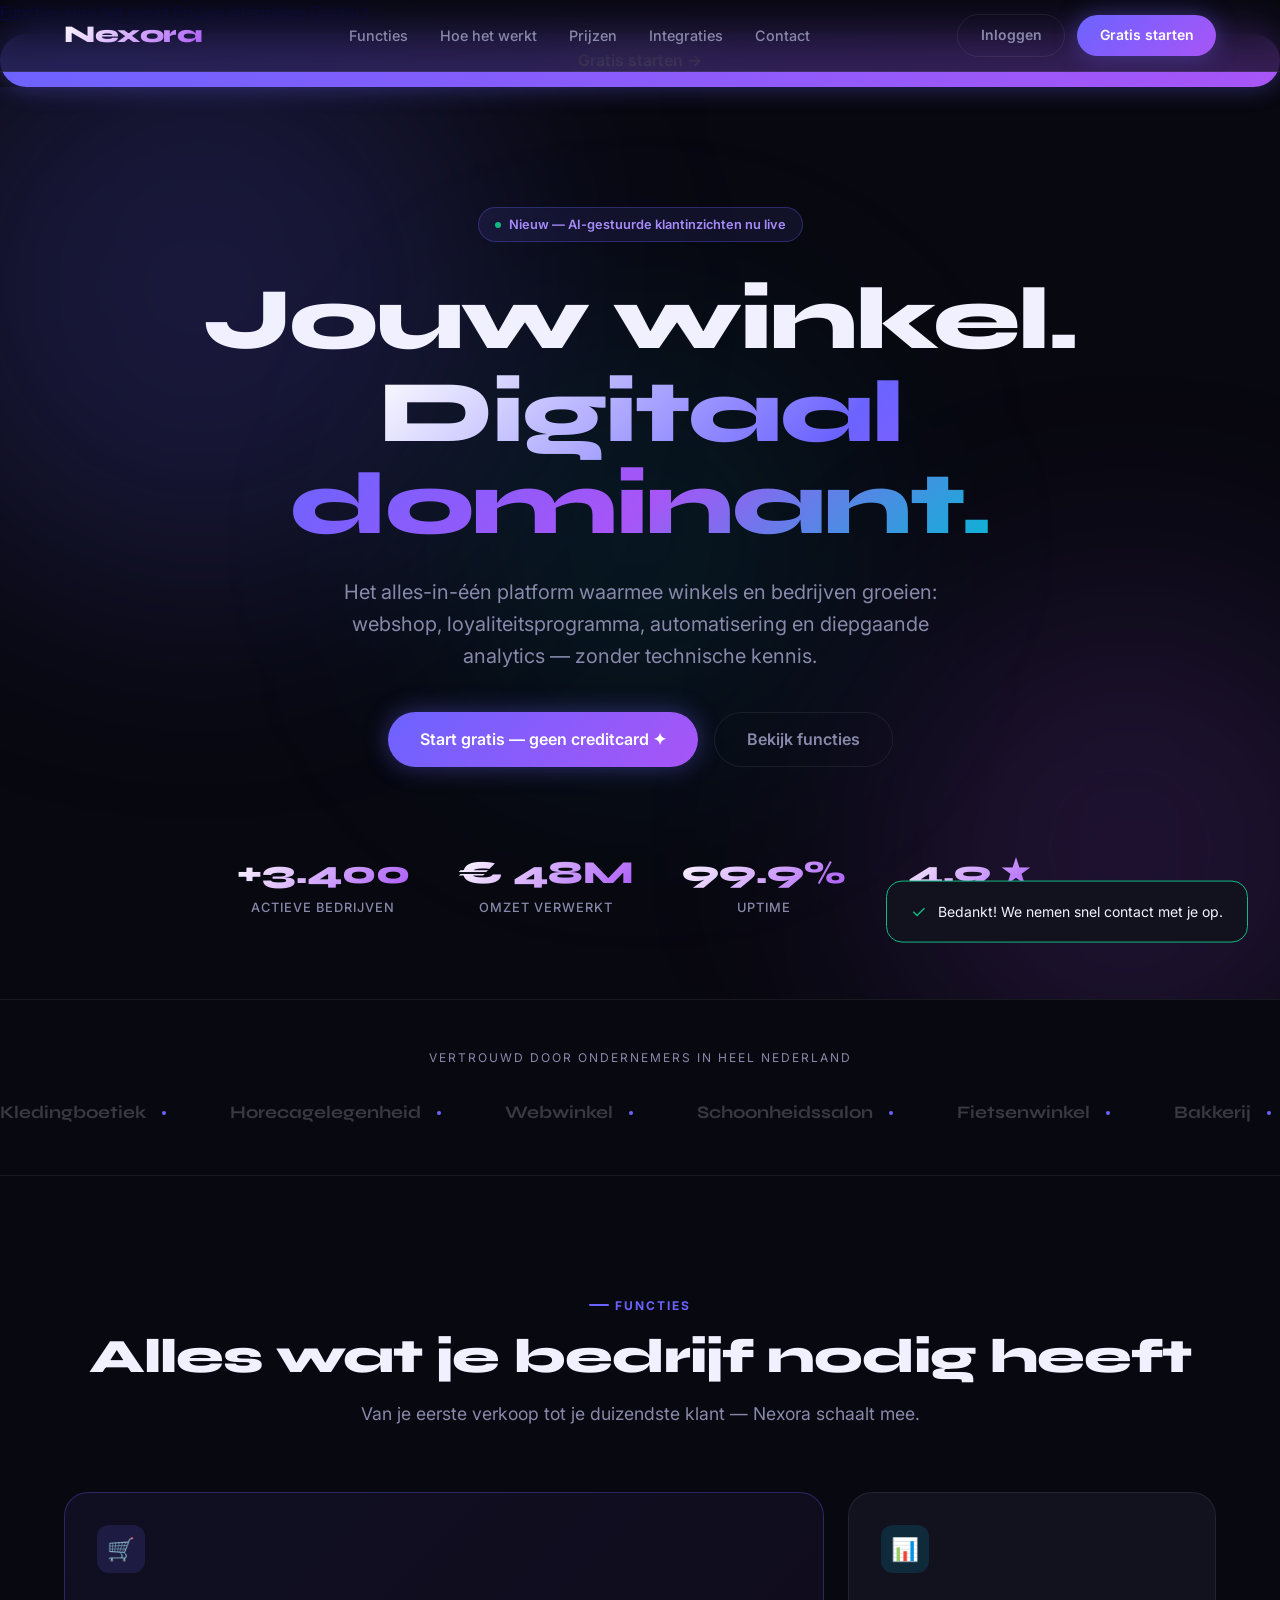
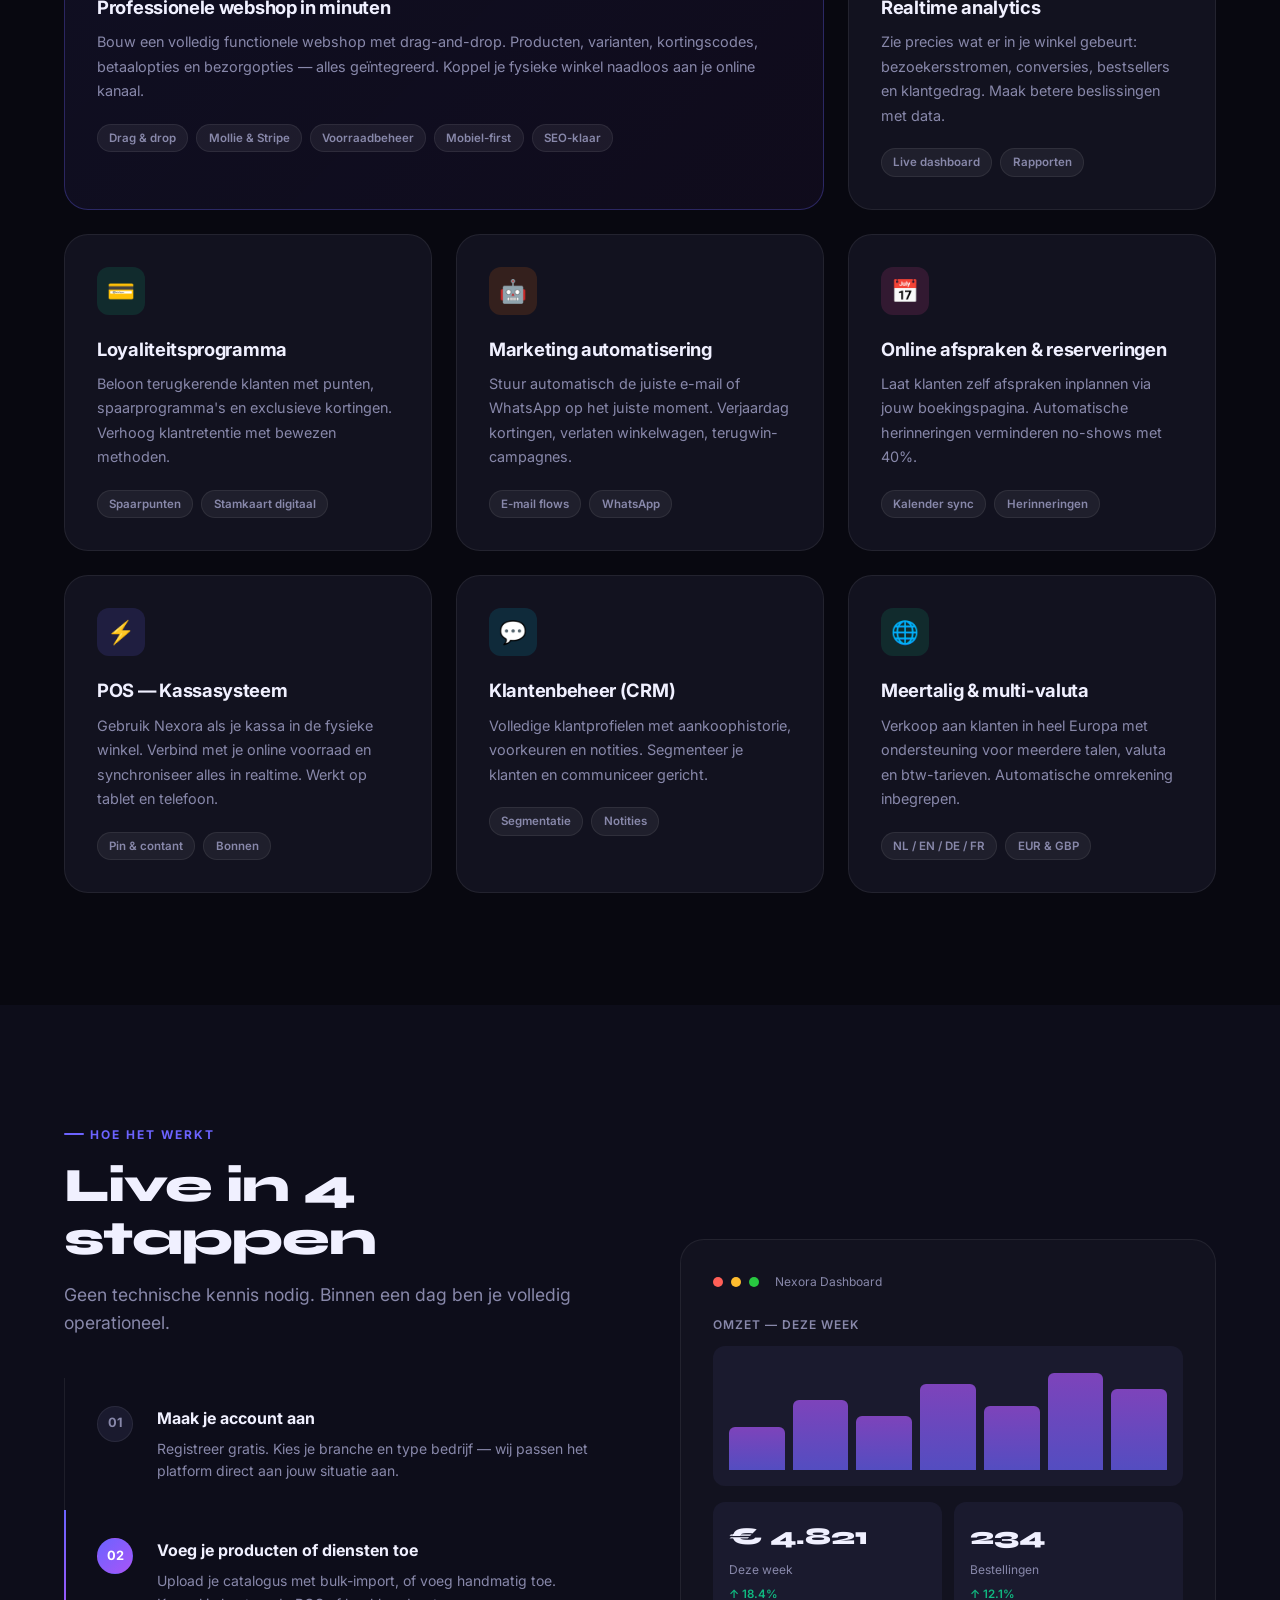
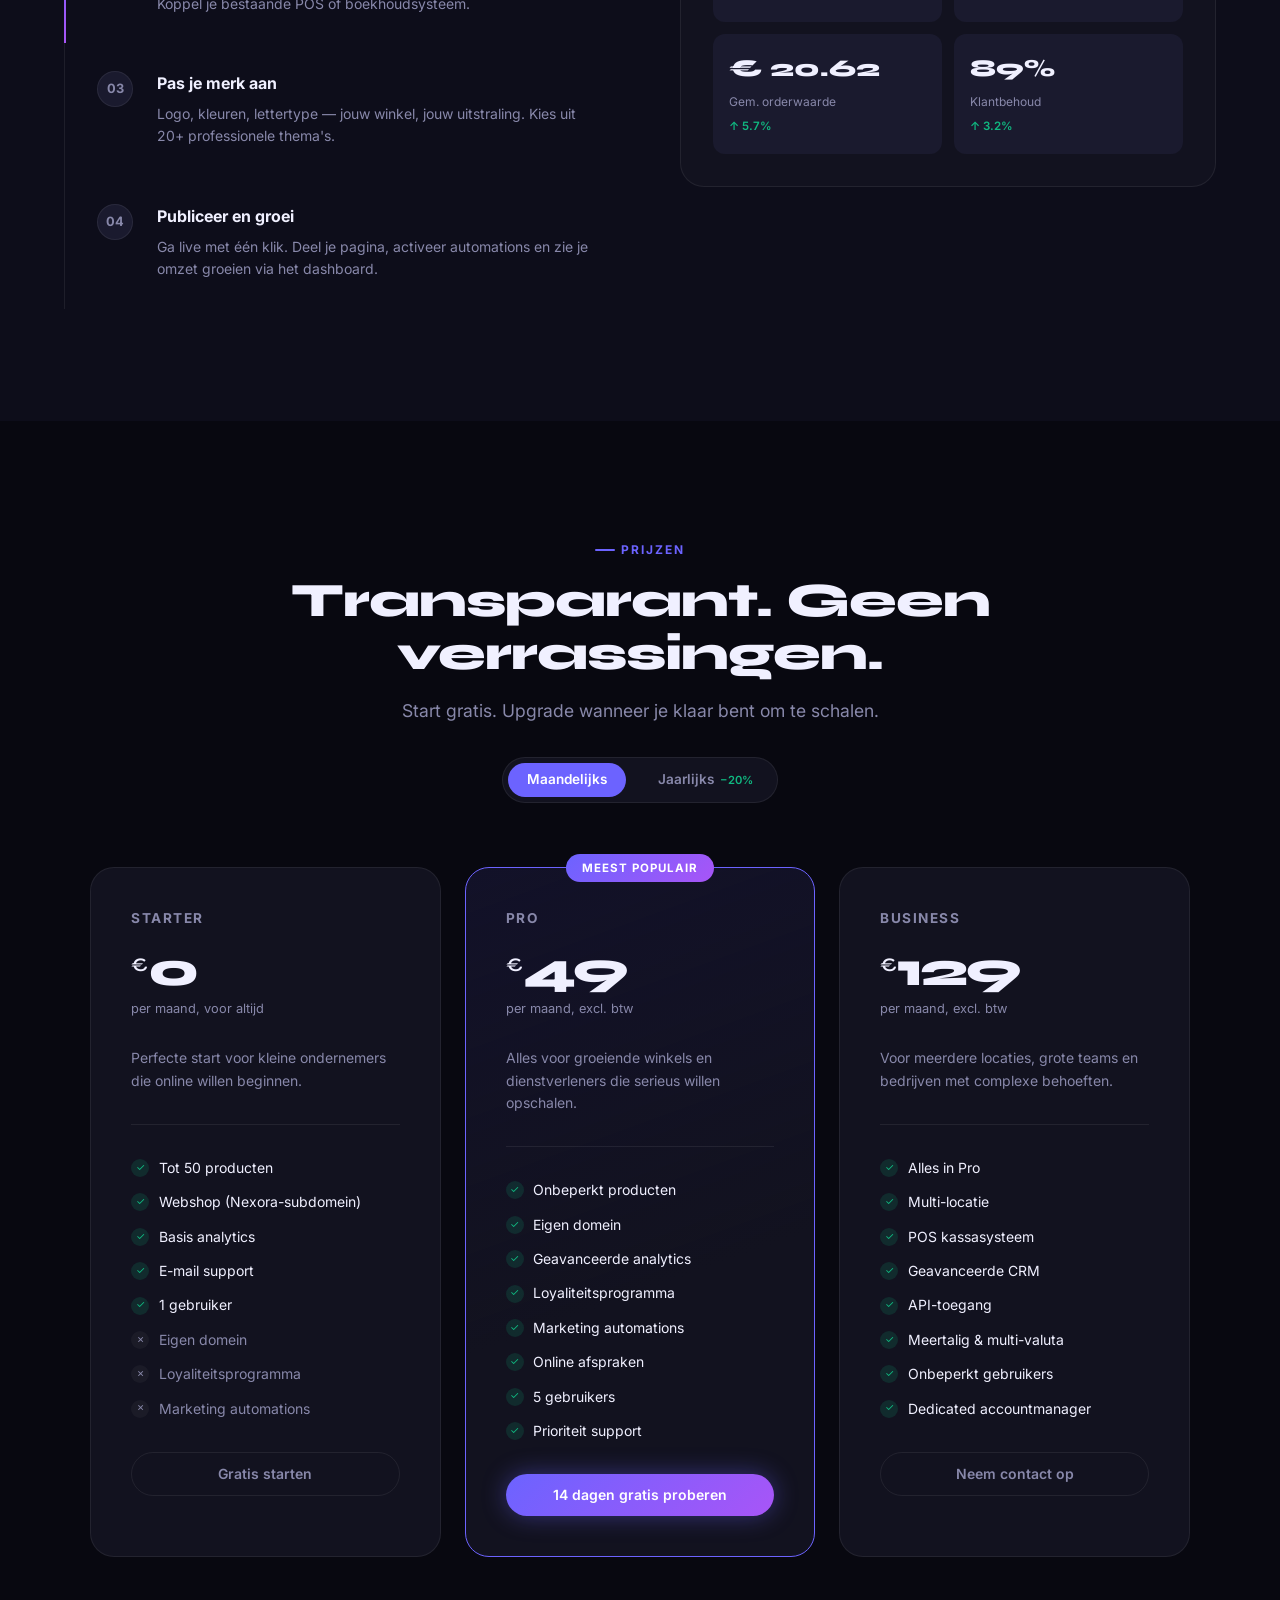
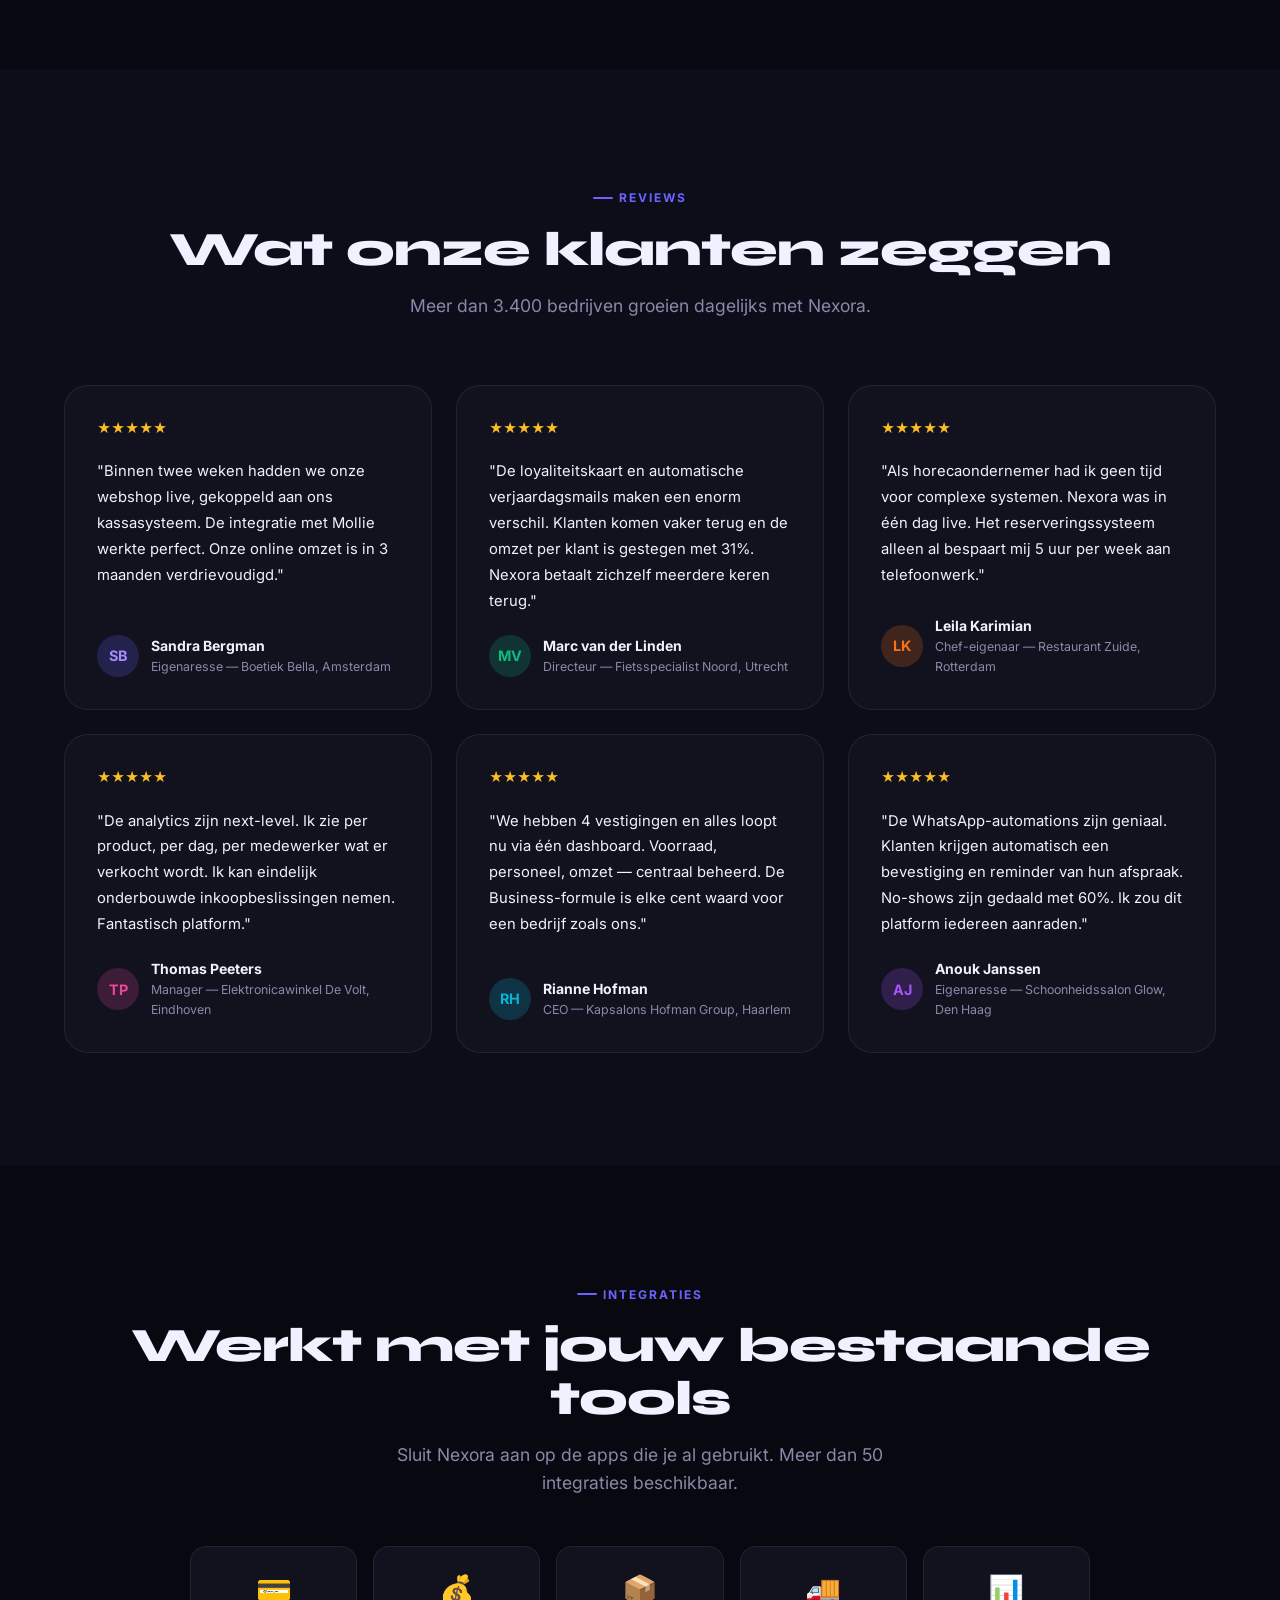
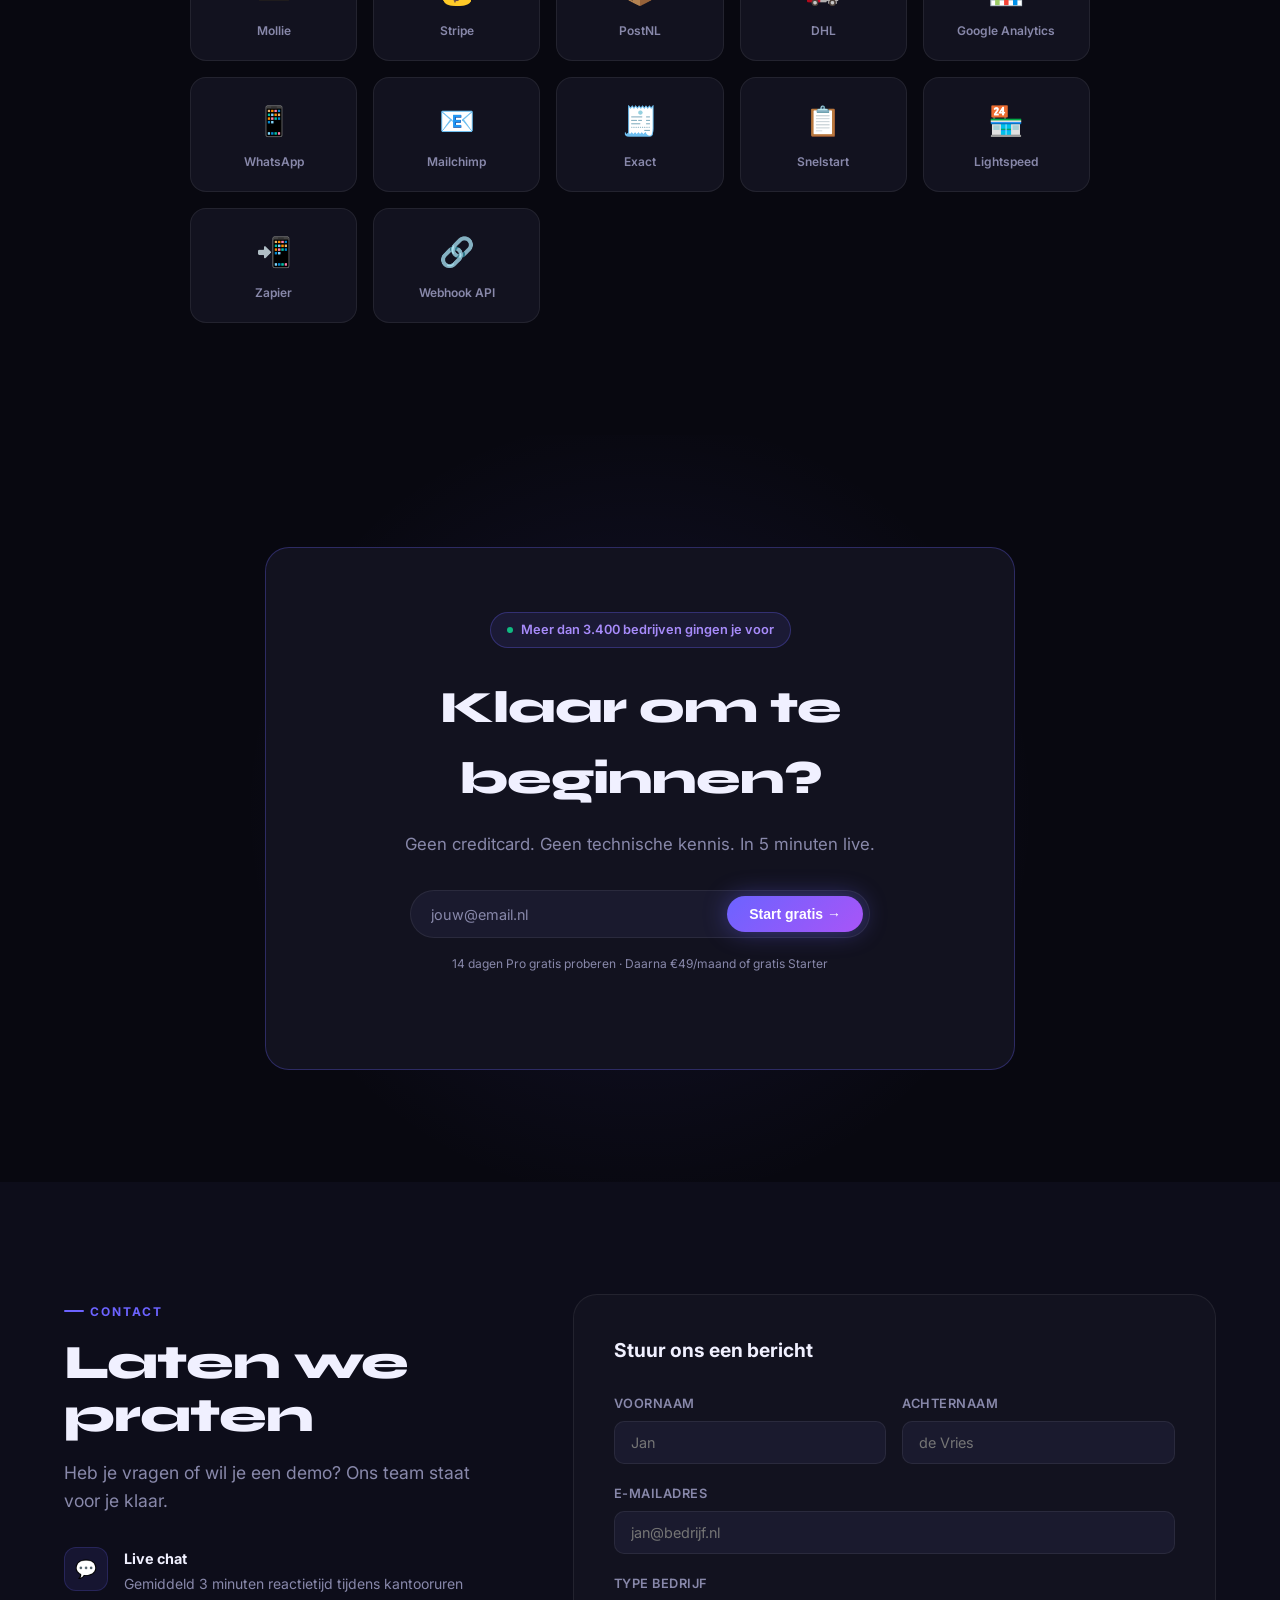
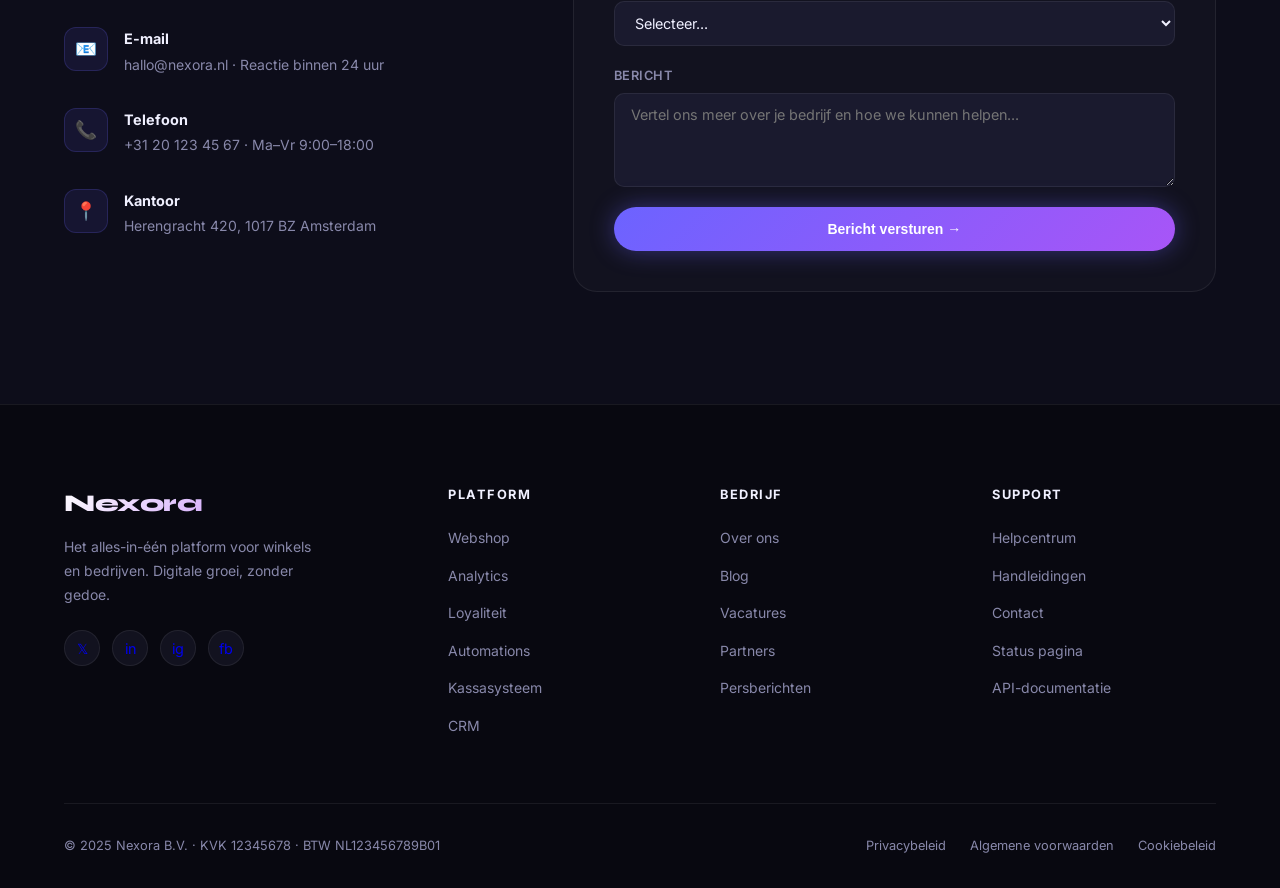
==== index.html @ e5873187 "Add Nexora concept site — modern dark-theme landing page for stores & businesses Full single-page si" ====
<!DOCTYPE html>
<html lang="nl">
<head>
  <meta charset="UTF-8" />
  <meta name="viewport" content="width=device-width, initial-scale=1.0" />
  <title>Nexora — Digitale Groei voor Winkels & Bedrijven</title>
  <meta name="description" content="Het alles-in-één platform voor moderne winkels en bedrijven. Webshop, loyaliteitsprogramma, analytics en meer." />
  <link rel="preconnect" href="https://fonts.googleapis.com" />
  <link rel="preconnect" href="https://fonts.gstatic.com" crossorigin />
  <link href="https://fonts.googleapis.com/css2?family=Inter:wght@300;400;500;600;700;800;900&family=Syne:wght@700;800&display=swap" rel="stylesheet" />
  <style>
    *, *::before, *::after { box-sizing: border-box; margin: 0; padding: 0; }

    :root {
      --bg: #080810;
      --bg2: #0d0d1a;
      --surface: #12121f;
      --surface2: #1a1a2e;
      --border: rgba(255,255,255,0.07);
      --accent: #6c63ff;
      --accent2: #a855f7;
      --accent3: #06b6d4;
      --green: #10b981;
      --text: #f0f0ff;
      --muted: #8888aa;
      --radius: 16px;
      --radius-lg: 24px;
    }

    html { scroll-behavior: smooth; }

    body {
      font-family: 'Inter', sans-serif;
      background: var(--bg);
      color: var(--text);
      line-height: 1.6;
      overflow-x: hidden;
    }

    /* ── Scrollbar ── */
    ::-webkit-scrollbar { width: 6px; }
    ::-webkit-scrollbar-track { background: var(--bg); }
    ::-webkit-scrollbar-thumb { background: var(--accent); border-radius: 99px; }

    /* ── Nav ── */
    nav {
      position: fixed;
      top: 0; left: 0; right: 0;
      z-index: 999;
      padding: 0 5%;
      height: 72px;
      display: flex;
      align-items: center;
      justify-content: space-between;
      background: rgba(8,8,16,0.7);
      backdrop-filter: blur(20px);
      border-bottom: 1px solid var(--border);
      transition: background 0.3s;
    }

    .nav-logo {
      font-family: 'Syne', sans-serif;
      font-size: 1.5rem;
      font-weight: 800;
      background: linear-gradient(135deg, #fff 0%, var(--accent2) 100%);
      -webkit-background-clip: text;
      -webkit-text-fill-color: transparent;
      background-clip: text;
      letter-spacing: -0.5px;
    }

    .nav-links {
      display: flex;
      gap: 2rem;
      list-style: none;
    }

    .nav-links a {
      text-decoration: none;
      color: var(--muted);
      font-size: 0.9rem;
      font-weight: 500;
      transition: color 0.2s;
    }

    .nav-links a:hover { color: var(--text); }

    .nav-cta {
      display: flex;
      gap: 0.75rem;
      align-items: center;
    }

    .btn {
      display: inline-flex;
      align-items: center;
      gap: 0.4rem;
      padding: 0.6rem 1.4rem;
      border-radius: 99px;
      font-size: 0.875rem;
      font-weight: 600;
      cursor: pointer;
      text-decoration: none;
      border: none;
      transition: all 0.2s;
    }

    .btn-ghost {
      background: transparent;
      color: var(--muted);
      border: 1px solid var(--border);
    }

    .btn-ghost:hover {
      color: var(--text);
      border-color: rgba(255,255,255,0.2);
      background: rgba(255,255,255,0.05);
    }

    .btn-primary {
      background: linear-gradient(135deg, var(--accent) 0%, var(--accent2) 100%);
      color: #fff;
      box-shadow: 0 0 24px rgba(108,99,255,0.4);
    }

    .btn-primary:hover {
      transform: translateY(-1px);
      box-shadow: 0 0 36px rgba(108,99,255,0.6);
    }

    .btn-lg {
      padding: 0.875rem 2rem;
      font-size: 1rem;
    }

    /* ── Hamburger ── */
    .hamburger {
      display: none;
      flex-direction: column;
      gap: 5px;
      cursor: pointer;
      padding: 4px;
    }

    .hamburger span {
      display: block;
      width: 24px;
      height: 2px;
      background: var(--text);
      border-radius: 99px;
      transition: all 0.3s;
    }

    /* ── Hero ── */
    .hero {
      min-height: 100vh;
      display: flex;
      flex-direction: column;
      align-items: center;
      justify-content: center;
      text-align: center;
      padding: 120px 5% 80px;
      position: relative;
      overflow: hidden;
    }

    .hero-glow {
      position: absolute;
      border-radius: 50%;
      filter: blur(120px);
      pointer-events: none;
    }

    .hero-glow-1 {
      width: 600px; height: 600px;
      background: rgba(108,99,255,0.18);
      top: -100px; left: -100px;
      animation: float1 8s ease-in-out infinite;
    }

    .hero-glow-2 {
      width: 500px; height: 500px;
      background: rgba(168,85,247,0.15);
      bottom: -100px; right: -100px;
      animation: float2 10s ease-in-out infinite;
    }

    .hero-glow-3 {
      width: 400px; height: 400px;
      background: rgba(6,182,212,0.1);
      top: 50%; left: 50%;
      transform: translate(-50%,-50%);
      animation: float3 12s ease-in-out infinite;
    }

    @keyframes float1 {
      0%,100% { transform: translate(0,0); }
      50% { transform: translate(40px, 30px); }
    }

    @keyframes float2 {
      0%,100% { transform: translate(0,0); }
      50% { transform: translate(-30px, -40px); }
    }

    @keyframes float3 {
      0%,100% { transform: translate(-50%,-50%) scale(1); }
      50% { transform: translate(-50%,-50%) scale(1.2); }
    }

    .hero-badge {
      display: inline-flex;
      align-items: center;
      gap: 0.5rem;
      background: rgba(108,99,255,0.1);
      border: 1px solid rgba(108,99,255,0.3);
      border-radius: 99px;
      padding: 0.4rem 1rem;
      font-size: 0.8rem;
      font-weight: 600;
      color: #a78bfa;
      margin-bottom: 2rem;
      position: relative;
      z-index: 1;
    }

    .badge-dot {
      width: 6px; height: 6px;
      background: var(--green);
      border-radius: 50%;
      animation: pulse 2s ease-in-out infinite;
    }

    @keyframes pulse {
      0%,100% { opacity: 1; transform: scale(1); }
      50% { opacity: 0.5; transform: scale(1.3); }
    }

    .hero h1 {
      font-family: 'Syne', sans-serif;
      font-size: clamp(2.8rem, 7vw, 5.5rem);
      font-weight: 800;
      line-height: 1.05;
      letter-spacing: -2px;
      margin-bottom: 1.5rem;
      position: relative;
      z-index: 1;
    }

    .gradient-text {
      background: linear-gradient(135deg, #fff 0%, var(--accent) 40%, var(--accent2) 70%, var(--accent3) 100%);
      -webkit-background-clip: text;
      -webkit-text-fill-color: transparent;
      background-clip: text;
    }

    .hero p {
      font-size: clamp(1rem, 2vw, 1.25rem);
      color: var(--muted);
      max-width: 600px;
      margin: 0 auto 2.5rem;
      position: relative;
      z-index: 1;
    }

    .hero-actions {
      display: flex;
      gap: 1rem;
      justify-content: center;
      flex-wrap: wrap;
      position: relative;
      z-index: 1;
      margin-bottom: 5rem;
    }

    .hero-stats {
      display: flex;
      gap: 3rem;
      justify-content: center;
      flex-wrap: wrap;
      position: relative;
      z-index: 1;
    }

    .stat {
      text-align: center;
    }

    .stat-number {
      font-family: 'Syne', sans-serif;
      font-size: 2rem;
      font-weight: 800;
      background: linear-gradient(135deg, #fff, var(--accent2));
      -webkit-background-clip: text;
      -webkit-text-fill-color: transparent;
      background-clip: text;
    }

    .stat-label {
      font-size: 0.8rem;
      color: var(--muted);
      font-weight: 500;
      text-transform: uppercase;
      letter-spacing: 1px;
    }

    /* ── Marquee ── */
    .marquee-section {
      padding: 3rem 0;
      border-top: 1px solid var(--border);
      border-bottom: 1px solid var(--border);
      overflow: hidden;
    }

    .marquee-label {
      text-align: center;
      font-size: 0.75rem;
      text-transform: uppercase;
      letter-spacing: 2px;
      color: var(--muted);
      margin-bottom: 2rem;
    }

    .marquee-track {
      display: flex;
      gap: 4rem;
      animation: marquee 30s linear infinite;
      width: max-content;
    }

    @keyframes marquee {
      0% { transform: translateX(0); }
      100% { transform: translateX(-50%); }
    }

    .marquee-item {
      font-family: 'Syne', sans-serif;
      font-size: 1.1rem;
      font-weight: 700;
      color: rgba(255,255,255,0.2);
      white-space: nowrap;
      display: flex;
      align-items: center;
      gap: 1rem;
    }

    .marquee-item span {
      display: inline-block;
      width: 4px; height: 4px;
      background: var(--accent);
      border-radius: 50%;
    }

    /* ── Section base ── */
    section { padding: 7rem 5%; }

    .section-tag {
      display: inline-flex;
      align-items: center;
      gap: 0.4rem;
      font-size: 0.75rem;
      font-weight: 700;
      text-transform: uppercase;
      letter-spacing: 2px;
      color: var(--accent);
      margin-bottom: 1rem;
    }

    .section-tag::before {
      content: '';
      display: block;
      width: 20px; height: 2px;
      background: var(--accent);
      border-radius: 99px;
    }

    .section-title {
      font-family: 'Syne', sans-serif;
      font-size: clamp(2rem, 4vw, 3rem);
      font-weight: 800;
      line-height: 1.1;
      letter-spacing: -1px;
      margin-bottom: 1rem;
    }

    .section-sub {
      font-size: 1.1rem;
      color: var(--muted);
      max-width: 560px;
    }

    /* ── Features ── */
    .features-header {
      text-align: center;
      margin-bottom: 4rem;
    }

    .features-header .section-sub { margin: 0 auto; }

    .features-grid {
      display: grid;
      grid-template-columns: repeat(auto-fit, minmax(320px, 1fr));
      gap: 1.5rem;
    }

    .feature-card {
      background: var(--surface);
      border: 1px solid var(--border);
      border-radius: var(--radius-lg);
      padding: 2rem;
      position: relative;
      overflow: hidden;
      transition: border-color 0.3s, transform 0.3s;
    }

    .feature-card::before {
      content: '';
      position: absolute;
      inset: 0;
      background: linear-gradient(135deg, rgba(108,99,255,0.05) 0%, transparent 60%);
      opacity: 0;
      transition: opacity 0.3s;
    }

    .feature-card:hover {
      border-color: rgba(108,99,255,0.4);
      transform: translateY(-4px);
    }

    .feature-card:hover::before { opacity: 1; }

    .feature-card.featured {
      grid-column: span 2;
      background: linear-gradient(135deg, rgba(108,99,255,0.08) 0%, rgba(168,85,247,0.05) 100%);
      border-color: rgba(108,99,255,0.3);
    }

    .feature-icon {
      width: 48px; height: 48px;
      border-radius: 12px;
      display: flex;
      align-items: center;
      justify-content: center;
      font-size: 1.4rem;
      margin-bottom: 1.25rem;
    }

    .feature-icon.purple { background: rgba(108,99,255,0.15); }
    .feature-icon.cyan { background: rgba(6,182,212,0.15); }
    .feature-icon.green { background: rgba(16,185,129,0.15); }
    .feature-icon.orange { background: rgba(249,115,22,0.15); }
    .feature-icon.pink { background: rgba(236,72,153,0.15); }

    .feature-card h3 {
      font-size: 1.15rem;
      font-weight: 700;
      margin-bottom: 0.5rem;
      letter-spacing: -0.3px;
    }

    .feature-card p {
      color: var(--muted);
      font-size: 0.9rem;
      line-height: 1.7;
    }

    .feature-tags {
      display: flex;
      gap: 0.5rem;
      flex-wrap: wrap;
      margin-top: 1.25rem;
    }

    .tag {
      font-size: 0.72rem;
      font-weight: 600;
      padding: 0.25rem 0.7rem;
      border-radius: 99px;
      background: rgba(255,255,255,0.06);
      border: 1px solid var(--border);
      color: var(--muted);
    }

    /* ── How it works ── */
    .how-section {
      background: var(--bg2);
    }

    .how-grid {
      display: grid;
      grid-template-columns: 1fr 1fr;
      gap: 5rem;
      align-items: center;
    }

    .steps {
      display: flex;
      flex-direction: column;
      gap: 0;
    }

    .step {
      display: flex;
      gap: 1.5rem;
      padding: 1.75rem 0;
      border-left: 1px solid var(--border);
      padding-left: 2rem;
      position: relative;
      cursor: pointer;
      transition: all 0.3s;
    }

    .step::before {
      content: '';
      position: absolute;
      left: -1px; top: 0; bottom: 0;
      width: 2px;
      background: linear-gradient(to bottom, var(--accent), var(--accent2));
      transform: scaleY(0);
      transform-origin: top;
      transition: transform 0.4s;
    }

    .step.active::before { transform: scaleY(1); }

    .step-num {
      width: 36px; height: 36px;
      border-radius: 99px;
      background: var(--surface2);
      border: 1px solid var(--border);
      display: flex;
      align-items: center;
      justify-content: center;
      font-size: 0.8rem;
      font-weight: 700;
      color: var(--muted);
      flex-shrink: 0;
      transition: all 0.3s;
    }

    .step.active .step-num {
      background: linear-gradient(135deg, var(--accent), var(--accent2));
      border-color: transparent;
      color: #fff;
    }

    .step-content h4 {
      font-size: 1rem;
      font-weight: 700;
      margin-bottom: 0.4rem;
    }

    .step-content p {
      font-size: 0.875rem;
      color: var(--muted);
    }

    .how-visual {
      background: var(--surface);
      border: 1px solid var(--border);
      border-radius: var(--radius-lg);
      padding: 2rem;
      min-height: 400px;
      display: flex;
      flex-direction: column;
      gap: 1rem;
    }

    .visual-header {
      display: flex;
      align-items: center;
      gap: 0.5rem;
      margin-bottom: 0.5rem;
    }

    .dot { width: 10px; height: 10px; border-radius: 50%; }
    .dot-red { background: #ff5f57; }
    .dot-yellow { background: #febc2e; }
    .dot-green { background: #28c840; }

    .visual-content { flex: 1; }

    .chart-bar {
      display: flex;
      align-items: flex-end;
      gap: 0.5rem;
      height: 140px;
      padding: 1rem;
      background: var(--surface2);
      border-radius: 12px;
      margin-bottom: 1rem;
    }

    .bar {
      flex: 1;
      border-radius: 6px 6px 0 0;
      background: linear-gradient(to top, var(--accent), var(--accent2));
      opacity: 0.7;
      transition: height 0.6s ease, opacity 0.3s;
      position: relative;
    }

    .bar:hover { opacity: 1; }

    .metric-row {
      display: grid;
      grid-template-columns: 1fr 1fr;
      gap: 0.75rem;
    }

    .metric-card {
      background: var(--surface2);
      border-radius: 12px;
      padding: 1rem;
    }

    .metric-value {
      font-family: 'Syne', sans-serif;
      font-size: 1.5rem;
      font-weight: 800;
    }

    .metric-label {
      font-size: 0.75rem;
      color: var(--muted);
      margin-top: 0.2rem;
    }

    .metric-trend {
      display: inline-flex;
      align-items: center;
      gap: 0.2rem;
      font-size: 0.72rem;
      font-weight: 600;
      color: var(--green);
      margin-top: 0.4rem;
    }

    /* ── Pricing ── */
    .pricing-header {
      text-align: center;
      margin-bottom: 4rem;
    }

    .pricing-header .section-sub { margin: 0 auto; }

    .pricing-toggle {
      display: inline-flex;
      align-items: center;
      gap: 0.75rem;
      background: var(--surface);
      border: 1px solid var(--border);
      border-radius: 99px;
      padding: 0.3rem;
      margin-top: 2rem;
    }

    .toggle-opt {
      padding: 0.4rem 1.2rem;
      border-radius: 99px;
      font-size: 0.85rem;
      font-weight: 600;
      cursor: pointer;
      transition: all 0.2s;
      color: var(--muted);
    }

    .toggle-opt.active {
      background: var(--accent);
      color: #fff;
    }

    .pricing-grid {
      display: grid;
      grid-template-columns: repeat(3, 1fr);
      gap: 1.5rem;
      max-width: 1100px;
      margin: 0 auto;
    }

    .pricing-card {
      background: var(--surface);
      border: 1px solid var(--border);
      border-radius: var(--radius-lg);
      padding: 2.5rem;
      position: relative;
      transition: transform 0.3s, border-color 0.3s;
    }

    .pricing-card:hover { transform: translateY(-6px); }

    .pricing-card.popular {
      border-color: var(--accent);
      background: linear-gradient(160deg, rgba(108,99,255,0.1) 0%, var(--surface) 60%);
    }

    .popular-badge {
      position: absolute;
      top: -14px;
      left: 50%;
      transform: translateX(-50%);
      background: linear-gradient(135deg, var(--accent), var(--accent2));
      color: #fff;
      font-size: 0.72rem;
      font-weight: 700;
      text-transform: uppercase;
      letter-spacing: 1px;
      padding: 0.3rem 1rem;
      border-radius: 99px;
      white-space: nowrap;
    }

    .plan-name {
      font-size: 0.85rem;
      font-weight: 700;
      text-transform: uppercase;
      letter-spacing: 1.5px;
      color: var(--muted);
      margin-bottom: 1rem;
    }

    .plan-price {
      font-family: 'Syne', sans-serif;
      font-size: 3rem;
      font-weight: 800;
      letter-spacing: -2px;
      line-height: 1;
      margin-bottom: 0.3rem;
    }

    .plan-price sup {
      font-size: 1.2rem;
      font-weight: 600;
      letter-spacing: 0;
      vertical-align: top;
      margin-top: 0.6rem;
      display: inline-block;
    }

    .plan-period {
      font-size: 0.8rem;
      color: var(--muted);
      margin-bottom: 1.75rem;
    }

    .plan-desc {
      font-size: 0.875rem;
      color: var(--muted);
      margin-bottom: 2rem;
      padding-bottom: 2rem;
      border-bottom: 1px solid var(--border);
    }

    .plan-features {
      list-style: none;
      display: flex;
      flex-direction: column;
      gap: 0.75rem;
      margin-bottom: 2rem;
    }

    .plan-features li {
      display: flex;
      align-items: center;
      gap: 0.6rem;
      font-size: 0.875rem;
    }

    .plan-features li .check {
      width: 18px; height: 18px;
      border-radius: 50%;
      background: rgba(16,185,129,0.15);
      color: var(--green);
      display: flex;
      align-items: center;
      justify-content: center;
      font-size: 0.65rem;
      flex-shrink: 0;
    }

    .plan-features li .cross {
      width: 18px; height: 18px;
      border-radius: 50%;
      background: rgba(255,255,255,0.04);
      color: var(--muted);
      display: flex;
      align-items: center;
      justify-content: center;
      font-size: 0.65rem;
      flex-shrink: 0;
    }

    .plan-features li .grayed { color: var(--muted); }

    /* ── Testimonials ── */
    .testimonials-section {
      background: var(--bg2);
      overflow: hidden;
    }

    .testimonials-header {
      text-align: center;
      margin-bottom: 4rem;
    }

    .testimonials-grid {
      display: grid;
      grid-template-columns: repeat(3, 1fr);
      gap: 1.5rem;
    }

    .testimonial-card {
      background: var(--surface);
      border: 1px solid var(--border);
      border-radius: var(--radius-lg);
      padding: 2rem;
      display: flex;
      flex-direction: column;
      gap: 1.25rem;
      transition: border-color 0.3s, transform 0.3s;
    }

    .testimonial-card:hover {
      border-color: rgba(108,99,255,0.3);
      transform: translateY(-4px);
    }

    .stars {
      display: flex;
      gap: 0.2rem;
      color: #fbbf24;
      font-size: 0.85rem;
    }

    .testimonial-text {
      font-size: 0.925rem;
      color: var(--text);
      line-height: 1.75;
      flex: 1;
    }

    .testimonial-author {
      display: flex;
      align-items: center;
      gap: 0.75rem;
    }

    .author-avatar {
      width: 42px; height: 42px;
      border-radius: 50%;
      display: flex;
      align-items: center;
      justify-content: center;
      font-weight: 700;
      font-size: 0.9rem;
      flex-shrink: 0;
    }

    .author-name {
      font-weight: 700;
      font-size: 0.875rem;
    }

    .author-role {
      font-size: 0.775rem;
      color: var(--muted);
    }

    /* ── Integrations ── */
    .integrations-grid {
      display: grid;
      grid-template-columns: repeat(auto-fill, minmax(140px, 1fr));
      gap: 1rem;
      max-width: 900px;
      margin: 3rem auto 0;
    }

    .integration-item {
      background: var(--surface);
      border: 1px solid var(--border);
      border-radius: var(--radius);
      padding: 1.25rem;
      text-align: center;
      transition: all 0.3s;
    }

    .integration-item:hover {
      border-color: rgba(108,99,255,0.4);
      transform: translateY(-3px);
    }

    .integration-icon { font-size: 1.8rem; margin-bottom: 0.5rem; }

    .integration-name {
      font-size: 0.75rem;
      font-weight: 600;
      color: var(--muted);
    }

    /* ── CTA ── */
    .cta-section {
      text-align: center;
      position: relative;
      overflow: hidden;
    }

    .cta-section::before {
      content: '';
      position: absolute;
      width: 800px; height: 800px;
      background: radial-gradient(circle, rgba(108,99,255,0.12) 0%, transparent 70%);
      top: 50%; left: 50%;
      transform: translate(-50%,-50%);
      pointer-events: none;
    }

    .cta-box {
      max-width: 750px;
      margin: 0 auto;
      background: var(--surface);
      border: 1px solid rgba(108,99,255,0.3);
      border-radius: var(--radius-lg);
      padding: 4rem;
      position: relative;
      z-index: 1;
    }

    .cta-box h2 {
      font-family: 'Syne', sans-serif;
      font-size: clamp(1.8rem, 4vw, 2.8rem);
      font-weight: 800;
      letter-spacing: -1px;
      margin-bottom: 1rem;
    }

    .cta-box p {
      color: var(--muted);
      font-size: 1.05rem;
      margin-bottom: 2rem;
    }

    .cta-actions {
      display: flex;
      gap: 1rem;
      justify-content: center;
      flex-wrap: wrap;
    }

    .input-group {
      display: flex;
      gap: 0.5rem;
      max-width: 460px;
      margin: 0 auto 1rem;
      background: var(--surface2);
      border: 1px solid var(--border);
      border-radius: 99px;
      padding: 0.35rem 0.35rem 0.35rem 1.25rem;
      transition: border-color 0.2s;
    }

    .input-group:focus-within {
      border-color: var(--accent);
    }

    .input-group input {
      flex: 1;
      background: transparent;
      border: none;
      outline: none;
      color: var(--text);
      font-size: 0.9rem;
      font-family: inherit;
    }

    .input-group input::placeholder { color: var(--muted); }

    /* ── Contact ── */
    .contact-section { background: var(--bg2); }

    .contact-grid {
      display: grid;
      grid-template-columns: 1fr 1.5fr;
      gap: 5rem;
      align-items: start;
    }

    .contact-info {
      display: flex;
      flex-direction: column;
      gap: 2rem;
    }

    .contact-item {
      display: flex;
      gap: 1rem;
      align-items: flex-start;
    }

    .contact-item-icon {
      width: 44px; height: 44px;
      border-radius: 12px;
      background: rgba(108,99,255,0.1);
      border: 1px solid rgba(108,99,255,0.2);
      display: flex;
      align-items: center;
      justify-content: center;
      font-size: 1.1rem;
      flex-shrink: 0;
    }

    .contact-item h4 {
      font-weight: 700;
      font-size: 0.9rem;
      margin-bottom: 0.2rem;
    }

    .contact-item p {
      font-size: 0.875rem;
      color: var(--muted);
    }

    .contact-form {
      background: var(--surface);
      border: 1px solid var(--border);
      border-radius: var(--radius-lg);
      padding: 2.5rem;
    }

    .form-row {
      display: grid;
      grid-template-columns: 1fr 1fr;
      gap: 1rem;
    }

    .form-group {
      display: flex;
      flex-direction: column;
      gap: 0.4rem;
      margin-bottom: 1.25rem;
    }

    .form-group label {
      font-size: 0.8rem;
      font-weight: 600;
      color: var(--muted);
      text-transform: uppercase;
      letter-spacing: 0.5px;
    }

    .form-group input,
    .form-group select,
    .form-group textarea {
      background: var(--surface2);
      border: 1px solid var(--border);
      border-radius: 10px;
      padding: 0.75rem 1rem;
      color: var(--text);
      font-family: inherit;
      font-size: 0.9rem;
      outline: none;
      transition: border-color 0.2s;
      resize: vertical;
    }

    .form-group input:focus,
    .form-group select:focus,
    .form-group textarea:focus {
      border-color: var(--accent);
    }

    .form-group select option { background: var(--surface2); }

    /* ── Footer ── */
    footer {
      border-top: 1px solid var(--border);
      padding: 5rem 5% 2rem;
    }

    .footer-grid {
      display: grid;
      grid-template-columns: 1.5fr 1fr 1fr 1fr;
      gap: 3rem;
      margin-bottom: 4rem;
    }

    .footer-brand p {
      font-size: 0.875rem;
      color: var(--muted);
      margin-top: 0.75rem;
      max-width: 260px;
      line-height: 1.7;
    }

    .footer-social {
      display: flex;
      gap: 0.75rem;
      margin-top: 1.5rem;
    }

    .social-btn {
      width: 36px; height: 36px;
      border-radius: 99px;
      background: var(--surface);
      border: 1px solid var(--border);
      display: flex;
      align-items: center;
      justify-content: center;
      font-size: 0.9rem;
      text-decoration: none;
      transition: all 0.2s;
    }

    .social-btn:hover {
      border-color: var(--accent);
      background: rgba(108,99,255,0.1);
    }

    .footer-col h5 {
      font-size: 0.8rem;
      font-weight: 700;
      text-transform: uppercase;
      letter-spacing: 1.5px;
      color: var(--text);
      margin-bottom: 1.25rem;
    }

    .footer-col ul {
      list-style: none;
      display: flex;
      flex-direction: column;
      gap: 0.75rem;
    }

    .footer-col ul a {
      text-decoration: none;
      color: var(--muted);
      font-size: 0.875rem;
      transition: color 0.2s;
    }

    .footer-col ul a:hover { color: var(--text); }

    .footer-bottom {
      display: flex;
      justify-content: space-between;
      align-items: center;
      padding-top: 2rem;
      border-top: 1px solid var(--border);
      flex-wrap: wrap;
      gap: 1rem;
    }

    .footer-bottom p {
      font-size: 0.8rem;
      color: var(--muted);
    }

    .footer-bottom-links {
      display: flex;
      gap: 1.5rem;
    }

    .footer-bottom-links a {
      font-size: 0.8rem;
      color: var(--muted);
      text-decoration: none;
      transition: color 0.2s;
    }

    .footer-bottom-links a:hover { color: var(--text); }

    /* ── Reveal animations ── */
    .reveal {
      opacity: 0;
      transform: translateY(30px);
      transition: opacity 0.7s ease, transform 0.7s ease;
    }

    .reveal.visible {
      opacity: 1;
      transform: translateY(0);
    }

    /* ── Mobile ── */
    @media (max-width: 900px) {
      .nav-links { display: none; }

      .hamburger { display: flex; }

      .mobile-menu {
        display: none;
        position: fixed;
        inset: 72px 0 0;
        background: var(--bg);
        padding: 2rem 5%;
        flex-direction: column;
        gap: 1.5rem;
        z-index: 998;
        border-top: 1px solid var(--border);
      }

      .mobile-menu.open { display: flex; }

      .mobile-menu a {
        text-decoration: none;
        color: var(--text);
        font-size: 1.1rem;
        font-weight: 600;
        padding: 0.75rem 0;
        border-bottom: 1px solid var(--border);
      }

      .how-grid { grid-template-columns: 1fr; gap: 3rem; }

      .feature-card.featured { grid-column: span 1; }

      .pricing-grid {
        grid-template-columns: 1fr;
        max-width: 400px;
      }

      .testimonials-grid { grid-template-columns: 1fr; }

      .contact-grid { grid-template-columns: 1fr; gap: 3rem; }

      .footer-grid { grid-template-columns: 1fr 1fr; }

      .form-row { grid-template-columns: 1fr; }
    }

    @media (max-width: 560px) {
      .footer-grid { grid-template-columns: 1fr; }
      .cta-box { padding: 2.5rem 1.5rem; }
    }

    /* ── Notification toast ── */
    .toast {
      position: fixed;
      bottom: 2rem;
      right: 2rem;
      background: var(--surface);
      border: 1px solid var(--green);
      border-radius: var(--radius);
      padding: 1rem 1.5rem;
      display: flex;
      align-items: center;
      gap: 0.75rem;
      font-size: 0.875rem;
      z-index: 9999;
      transform: translateY(120%);
      transition: transform 0.4s cubic-bezier(0.34,1.56,0.64,1);
    }

    .toast.show { transform: translateY(0); }
    .toast-icon { color: var(--green); font-size: 1.1rem; }
  </style>
</head>
<body>

<!-- ── Nav ── -->
<nav id="navbar">
  <div class="nav-logo">Nexora</div>
  <ul class="nav-links">
    <li><a href="#features">Functies</a></li>
    <li><a href="#how">Hoe het werkt</a></li>
    <li><a href="#pricing">Prijzen</a></li>
    <li><a href="#integrations">Integraties</a></li>
    <li><a href="#contact">Contact</a></li>
  </ul>
  <div class="nav-cta">
    <a href="#pricing" class="btn btn-ghost">Inloggen</a>
    <a href="#cta" class="btn btn-primary">Gratis starten</a>
  </div>
  <div class="hamburger" id="hamburger">
    <span></span><span></span><span></span>
  </div>
</nav>

<!-- Mobile menu -->
<div class="mobile-menu" id="mobileMenu">
  <a href="#features">Functies</a>
  <a href="#how">Hoe het werkt</a>
  <a href="#pricing">Prijzen</a>
  <a href="#integrations">Integraties</a>
  <a href="#contact">Contact</a>
  <a href="#cta" class="btn btn-primary btn-lg" style="width:100%;justify-content:center;margin-top:0.5rem;">Gratis starten →</a>
</div>

<!-- ── Hero ── -->
<section class="hero">
  <div class="hero-glow hero-glow-1"></div>
  <div class="hero-glow hero-glow-2"></div>
  <div class="hero-glow hero-glow-3"></div>

  <div class="hero-badge reveal">
    <span class="badge-dot"></span>
    Nieuw — AI-gestuurde klantinzichten nu live
  </div>

  <h1 class="reveal" style="transition-delay:0.1s">
    Jouw winkel.<br>
    <span class="gradient-text">Digitaal dominant.</span>
  </h1>

  <p class="reveal" style="transition-delay:0.2s">
    Het alles-in-één platform waarmee winkels en bedrijven groeien: webshop, loyaliteitsprogramma, automatisering en diepgaande analytics — zonder technische kennis.
  </p>

  <div class="hero-actions reveal" style="transition-delay:0.3s">
    <a href="#cta" class="btn btn-primary btn-lg">Start gratis — geen creditcard ✦</a>
    <a href="#features" class="btn btn-ghost btn-lg">Bekijk functies</a>
  </div>

  <div class="hero-stats reveal" style="transition-delay:0.4s">
    <div class="stat">
      <div class="stat-number">+3.400</div>
      <div class="stat-label">Actieve bedrijven</div>
    </div>
    <div class="stat">
      <div class="stat-number">€ 48M</div>
      <div class="stat-label">Omzet verwerkt</div>
    </div>
    <div class="stat">
      <div class="stat-number">99.9%</div>
      <div class="stat-label">Uptime</div>
    </div>
    <div class="stat">
      <div class="stat-number">4.9 ★</div>
      <div class="stat-label">Klantbeoordeling</div>
    </div>
  </div>
</section>

<!-- ── Marquee ── -->
<div class="marquee-section">
  <p class="marquee-label">Vertrouwd door ondernemers in heel Nederland</p>
  <div style="overflow:hidden;">
    <div class="marquee-track" id="marqueeTrack">
      <div class="marquee-item">Kledingboetiek <span></span></div>
      <div class="marquee-item">Horecagelegenheid <span></span></div>
      <div class="marquee-item">Webwinkel <span></span></div>
      <div class="marquee-item">Schoonheidssalon <span></span></div>
      <div class="marquee-item">Fietsenwinkel <span></span></div>
      <div class="marquee-item">Bakkerij <span></span></div>
      <div class="marquee-item">Bouwbedrijf <span></span></div>
      <div class="marquee-item">Sportschool <span></span></div>
      <div class="marquee-item">Bloemenwinkel <span></span></div>
      <div class="marquee-item">Autodealer <span></span></div>
      <div class="marquee-item">Tandartspraktijk <span></span></div>
      <div class="marquee-item">Fotostudio <span></span></div>
      <!-- duplicates for seamless loop -->
      <div class="marquee-item">Kledingboetiek <span></span></div>
      <div class="marquee-item">Horecagelegenheid <span></span></div>
      <div class="marquee-item">Webwinkel <span></span></div>
      <div class="marquee-item">Schoonheidssalon <span></span></div>
      <div class="marquee-item">Fietsenwinkel <span></span></div>
      <div class="marquee-item">Bakkerij <span></span></div>
      <div class="marquee-item">Bouwbedrijf <span></span></div>
      <div class="marquee-item">Sportschool <span></span></div>
      <div class="marquee-item">Bloemenwinkel <span></span></div>
      <div class="marquee-item">Autodealer <span></span></div>
      <div class="marquee-item">Tandartspraktijk <span></span></div>
      <div class="marquee-item">Fotostudio <span></span></div>
    </div>
  </div>
</div>

<!-- ── Features ── -->
<section id="features">
  <div class="features-header reveal">
    <div class="section-tag">Functies</div>
    <h2 class="section-title">Alles wat je bedrijf nodig heeft</h2>
    <p class="section-sub">Van je eerste verkoop tot je duizendste klant — Nexora schaalt mee.</p>
  </div>

  <div class="features-grid">
    <div class="feature-card featured reveal">
      <div class="feature-icon purple">🛒</div>
      <h3>Professionele webshop in minuten</h3>
      <p>Bouw een volledig functionele webshop met drag-and-drop. Producten, varianten, kortingscodes, betaalopties en bezorgopties — alles geïntegreerd. Koppel je fysieke winkel naadloos aan je online kanaal.</p>
      <div class="feature-tags">
        <span class="tag">Drag & drop</span>
        <span class="tag">Mollie & Stripe</span>
        <span class="tag">Voorraadbeheer</span>
        <span class="tag">Mobiel-first</span>
        <span class="tag">SEO-klaar</span>
      </div>
    </div>

    <div class="feature-card reveal">
      <div class="feature-icon cyan">📊</div>
      <h3>Realtime analytics</h3>
      <p>Zie precies wat er in je winkel gebeurt: bezoekersstromen, conversies, bestsellers en klantgedrag. Maak betere beslissingen met data.</p>
      <div class="feature-tags">
        <span class="tag">Live dashboard</span>
        <span class="tag">Rapporten</span>
      </div>
    </div>

    <div class="feature-card reveal">
      <div class="feature-icon green">💳</div>
      <h3>Loyaliteitsprogramma</h3>
      <p>Beloon terugkerende klanten met punten, spaarprogramma's en exclusieve kortingen. Verhoog klantretentie met bewezen methoden.</p>
      <div class="feature-tags">
        <span class="tag">Spaarpunten</span>
        <span class="tag">Stamkaart digitaal</span>
      </div>
    </div>

    <div class="feature-card reveal">
      <div class="feature-icon orange">🤖</div>
      <h3>Marketing automatisering</h3>
      <p>Stuur automatisch de juiste e-mail of WhatsApp op het juiste moment. Verjaardag kortingen, verlaten winkelwagen, terugwin-campagnes.</p>
      <div class="feature-tags">
        <span class="tag">E-mail flows</span>
        <span class="tag">WhatsApp</span>
      </div>
    </div>

    <div class="feature-card reveal">
      <div class="feature-icon pink">📅</div>
      <h3>Online afspraken & reserveringen</h3>
      <p>Laat klanten zelf afspraken inplannen via jouw boekingspagina. Automatische herinneringen verminderen no-shows met 40%.</p>
      <div class="feature-tags">
        <span class="tag">Kalender sync</span>
        <span class="tag">Herinneringen</span>
      </div>
    </div>

    <div class="feature-card reveal">
      <div class="feature-icon purple">⚡</div>
      <h3>POS — Kassasysteem</h3>
      <p>Gebruik Nexora als je kassa in de fysieke winkel. Verbind met je online voorraad en synchroniseer alles in realtime. Werkt op tablet en telefoon.</p>
      <div class="feature-tags">
        <span class="tag">Pin & contant</span>
        <span class="tag">Bonnen</span>
      </div>
    </div>

    <div class="feature-card reveal">
      <div class="feature-icon cyan">💬</div>
      <h3>Klantenbeheer (CRM)</h3>
      <p>Volledige klantprofielen met aankoophistorie, voorkeuren en notities. Segmenteer je klanten en communiceer gericht.</p>
      <div class="feature-tags">
        <span class="tag">Segmentatie</span>
        <span class="tag">Notities</span>
      </div>
    </div>

    <div class="feature-card reveal">
      <div class="feature-icon green">🌐</div>
      <h3>Meertalig & multi-valuta</h3>
      <p>Verkoop aan klanten in heel Europa met ondersteuning voor meerdere talen, valuta en btw-tarieven. Automatische omrekening inbegrepen.</p>
      <div class="feature-tags">
        <span class="tag">NL / EN / DE / FR</span>
        <span class="tag">EUR & GBP</span>
      </div>
    </div>
  </div>
</section>

<!-- ── How it works ── -->
<section id="how" class="how-section">
  <div class="how-grid">
    <div>
      <div class="section-tag reveal">Hoe het werkt</div>
      <h2 class="section-title reveal">Live in 4 stappen</h2>
      <p class="section-sub reveal" style="margin-bottom:2.5rem">Geen technische kennis nodig. Binnen een dag ben je volledig operationeel.</p>

      <div class="steps">
        <div class="step active" data-step="0">
          <div class="step-num">01</div>
          <div class="step-content">
            <h4>Maak je account aan</h4>
            <p>Registreer gratis. Kies je branche en type bedrijf — wij passen het platform direct aan jouw situatie aan.</p>
          </div>
        </div>
        <div class="step" data-step="1">
          <div class="step-num">02</div>
          <div class="step-content">
            <h4>Voeg je producten of diensten toe</h4>
            <p>Upload je catalogus met bulk-import, of voeg handmatig toe. Koppel je bestaande POS of boekhoudsysteem.</p>
          </div>
        </div>
        <div class="step" data-step="2">
          <div class="step-num">03</div>
          <div class="step-content">
            <h4>Pas je merk aan</h4>
            <p>Logo, kleuren, lettertype — jouw winkel, jouw uitstraling. Kies uit 20+ professionele thema's.</p>
          </div>
        </div>
        <div class="step" data-step="3">
          <div class="step-num">04</div>
          <div class="step-content">
            <h4>Publiceer en groei</h4>
            <p>Ga live met één klik. Deel je pagina, activeer automations en zie je omzet groeien via het dashboard.</p>
          </div>
        </div>
      </div>
    </div>

    <div class="how-visual reveal">
      <div class="visual-header">
        <div class="dot dot-red"></div>
        <div class="dot dot-yellow"></div>
        <div class="dot dot-green"></div>
        <span style="margin-left:0.5rem;font-size:0.75rem;color:var(--muted);">Nexora Dashboard</span>
      </div>

      <div class="visual-content">
        <p style="font-size:0.75rem;color:var(--muted);margin-bottom:0.75rem;font-weight:600;text-transform:uppercase;letter-spacing:1px;">Omzet — deze week</p>
        <div class="chart-bar" id="chartBars">
          <div class="bar" style="height:40%"></div>
          <div class="bar" style="height:65%"></div>
          <div class="bar" style="height:50%"></div>
          <div class="bar" style="height:80%"></div>
          <div class="bar" style="height:60%"></div>
          <div class="bar" style="height:90%"></div>
          <div class="bar" style="height:75%"></div>
        </div>

        <div class="metric-row">
          <div class="metric-card">
            <div class="metric-value">€ 4.821</div>
            <div class="metric-label">Deze week</div>
            <div class="metric-trend">↑ 18.4%</div>
          </div>
          <div class="metric-card">
            <div class="metric-value">234</div>
            <div class="metric-label">Bestellingen</div>
            <div class="metric-trend">↑ 12.1%</div>
          </div>
          <div class="metric-card">
            <div class="metric-value">€ 20.62</div>
            <div class="metric-label">Gem. orderwaarde</div>
            <div class="metric-trend">↑ 5.7%</div>
          </div>
          <div class="metric-card">
            <div class="metric-value">89%</div>
            <div class="metric-label">Klantbehoud</div>
            <div class="metric-trend">↑ 3.2%</div>
          </div>
        </div>
      </div>
    </div>
  </div>
</section>

<!-- ── Pricing ── -->
<section id="pricing">
  <div class="pricing-header reveal">
    <div class="section-tag">Prijzen</div>
    <h2 class="section-title">Transparant. Geen verrassingen.</h2>
    <p class="section-sub">Start gratis. Upgrade wanneer je klaar bent om te schalen.</p>
    <div class="pricing-toggle">
      <div class="toggle-opt active" data-period="monthly">Maandelijks</div>
      <div class="toggle-opt" data-period="yearly">Jaarlijks <span style="color:var(--green);font-size:0.7rem;margin-left:0.2rem;">−20%</span></div>
    </div>
  </div>

  <div class="pricing-grid">
    <!-- Starter -->
    <div class="pricing-card reveal">
      <div class="plan-name">Starter</div>
      <div class="plan-price" data-monthly="0" data-yearly="0">
        <sup>€</sup><span class="price-val">0</span>
      </div>
      <div class="plan-period">per maand, voor altijd</div>
      <p class="plan-desc">Perfecte start voor kleine ondernemers die online willen beginnen.</p>
      <ul class="plan-features">
        <li><span class="check">✓</span> Tot 50 producten</li>
        <li><span class="check">✓</span> Webshop (Nexora-subdomein)</li>
        <li><span class="check">✓</span> Basis analytics</li>
        <li><span class="check">✓</span> E-mail support</li>
        <li><span class="check">✓</span> 1 gebruiker</li>
        <li><span class="cross">✗</span> <span class="grayed">Eigen domein</span></li>
        <li><span class="cross">✗</span> <span class="grayed">Loyaliteitsprogramma</span></li>
        <li><span class="cross">✗</span> <span class="grayed">Marketing automations</span></li>
      </ul>
      <a href="#cta" class="btn btn-ghost" style="width:100%;justify-content:center;">Gratis starten</a>
    </div>

    <!-- Pro -->
    <div class="pricing-card popular reveal" style="transition-delay:0.1s">
      <div class="popular-badge">Meest populair</div>
      <div class="plan-name">Pro</div>
      <div class="plan-price" data-monthly="49" data-yearly="39">
        <sup>€</sup><span class="price-val">49</span>
      </div>
      <div class="plan-period">per maand, excl. btw</div>
      <p class="plan-desc">Alles voor groeiende winkels en dienstverleners die serieus willen opschalen.</p>
      <ul class="plan-features">
        <li><span class="check">✓</span> Onbeperkt producten</li>
        <li><span class="check">✓</span> Eigen domein</li>
        <li><span class="check">✓</span> Geavanceerde analytics</li>
        <li><span class="check">✓</span> Loyaliteitsprogramma</li>
        <li><span class="check">✓</span> Marketing automations</li>
        <li><span class="check">✓</span> Online afspraken</li>
        <li><span class="check">✓</span> 5 gebruikers</li>
        <li><span class="check">✓</span> Prioriteit support</li>
      </ul>
      <a href="#cta" class="btn btn-primary" style="width:100%;justify-content:center;">14 dagen gratis proberen</a>
    </div>

    <!-- Business -->
    <div class="pricing-card reveal" style="transition-delay:0.2s">
      <div class="plan-name">Business</div>
      <div class="plan-price" data-monthly="129" data-yearly="99">
        <sup>€</sup><span class="price-val">129</span>
      </div>
      <div class="plan-period">per maand, excl. btw</div>
      <p class="plan-desc">Voor meerdere locaties, grote teams en bedrijven met complexe behoeften.</p>
      <ul class="plan-features">
        <li><span class="check">✓</span> Alles in Pro</li>
        <li><span class="check">✓</span> Multi-locatie</li>
        <li><span class="check">✓</span> POS kassasysteem</li>
        <li><span class="check">✓</span> Geavanceerde CRM</li>
        <li><span class="check">✓</span> API-toegang</li>
        <li><span class="check">✓</span> Meertalig & multi-valuta</li>
        <li><span class="check">✓</span> Onbeperkt gebruikers</li>
        <li><span class="check">✓</span> Dedicated accountmanager</li>
      </ul>
      <a href="#contact" class="btn btn-ghost" style="width:100%;justify-content:center;">Neem contact op</a>
    </div>
  </div>
</section>

<!-- ── Testimonials ── -->
<section id="testimonials" class="testimonials-section">
  <div class="testimonials-header reveal">
    <div class="section-tag">Reviews</div>
    <h2 class="section-title">Wat onze klanten zeggen</h2>
    <p class="section-sub" style="margin:0 auto">Meer dan 3.400 bedrijven groeien dagelijks met Nexora.</p>
  </div>

  <div class="testimonials-grid">
    <div class="testimonial-card reveal">
      <div class="stars">★★★★★</div>
      <p class="testimonial-text">
        "Binnen twee weken hadden we onze webshop live, gekoppeld aan ons kassasysteem. De integratie met Mollie werkte perfect. Onze online omzet is in 3 maanden verdrievoudigd."
      </p>
      <div class="testimonial-author">
        <div class="author-avatar" style="background:rgba(108,99,255,0.2);color:#a78bfa;">SB</div>
        <div>
          <div class="author-name">Sandra Bergman</div>
          <div class="author-role">Eigenaresse — Boetiek Bella, Amsterdam</div>
        </div>
      </div>
    </div>

    <div class="testimonial-card reveal" style="transition-delay:0.1s">
      <div class="stars">★★★★★</div>
      <p class="testimonial-text">
        "De loyaliteitskaart en automatische verjaardagsmails maken een enorm verschil. Klanten komen vaker terug en de omzet per klant is gestegen met 31%. Nexora betaalt zichzelf meerdere keren terug."
      </p>
      <div class="testimonial-author">
        <div class="author-avatar" style="background:rgba(16,185,129,0.2);color:#10b981;">MV</div>
        <div>
          <div class="author-name">Marc van der Linden</div>
          <div class="author-role">Directeur — Fietsspecialist Noord, Utrecht</div>
        </div>
      </div>
    </div>

    <div class="testimonial-card reveal" style="transition-delay:0.2s">
      <div class="stars">★★★★★</div>
      <p class="testimonial-text">
        "Als horecaondernemer had ik geen tijd voor complexe systemen. Nexora was in één dag live. Het reserveringssysteem alleen al bespaart mij 5 uur per week aan telefoonwerk."
      </p>
      <div class="testimonial-author">
        <div class="author-avatar" style="background:rgba(249,115,22,0.2);color:#f97316;">LK</div>
        <div>
          <div class="author-name">Leila Karimian</div>
          <div class="author-role">Chef-eigenaar — Restaurant Zuide, Rotterdam</div>
        </div>
      </div>
    </div>

    <div class="testimonial-card reveal" style="transition-delay:0.1s">
      <div class="stars">★★★★★</div>
      <p class="testimonial-text">
        "De analytics zijn next-level. Ik zie per product, per dag, per medewerker wat er verkocht wordt. Ik kan eindelijk onderbouwde inkoopbeslissingen nemen. Fantastisch platform."
      </p>
      <div class="testimonial-author">
        <div class="author-avatar" style="background:rgba(236,72,153,0.2);color:#ec4899;">TP</div>
        <div>
          <div class="author-name">Thomas Peeters</div>
          <div class="author-role">Manager — Elektronicawinkel De Volt, Eindhoven</div>
        </div>
      </div>
    </div>

    <div class="testimonial-card reveal" style="transition-delay:0.2s">
      <div class="stars">★★★★★</div>
      <p class="testimonial-text">
        "We hebben 4 vestigingen en alles loopt nu via één dashboard. Voorraad, personeel, omzet — centraal beheerd. De Business-formule is elke cent waard voor een bedrijf zoals ons."
      </p>
      <div class="testimonial-author">
        <div class="author-avatar" style="background:rgba(6,182,212,0.2);color:#06b6d4;">RH</div>
        <div>
          <div class="author-name">Rianne Hofman</div>
          <div class="author-role">CEO — Kapsalons Hofman Group, Haarlem</div>
        </div>
      </div>
    </div>

    <div class="testimonial-card reveal" style="transition-delay:0.3s">
      <div class="stars">★★★★★</div>
      <p class="testimonial-text">
        "De WhatsApp-automations zijn geniaal. Klanten krijgen automatisch een bevestiging en reminder van hun afspraak. No-shows zijn gedaald met 60%. Ik zou dit platform iedereen aanraden."
      </p>
      <div class="testimonial-author">
        <div class="author-avatar" style="background:rgba(168,85,247,0.2);color:#a855f7;">AJ</div>
        <div>
          <div class="author-name">Anouk Janssen</div>
          <div class="author-role">Eigenaresse — Schoonheidssalon Glow, Den Haag</div>
        </div>
      </div>
    </div>
  </div>
</section>

<!-- ── Integrations ── -->
<section id="integrations">
  <div style="text-align:center" class="reveal">
    <div class="section-tag">Integraties</div>
    <h2 class="section-title">Werkt met jouw bestaande tools</h2>
    <p class="section-sub" style="margin:0 auto">Sluit Nexora aan op de apps die je al gebruikt. Meer dan 50 integraties beschikbaar.</p>
  </div>

  <div class="integrations-grid">
    <div class="integration-item reveal"><div class="integration-icon">💳</div><div class="integration-name">Mollie</div></div>
    <div class="integration-item reveal"><div class="integration-icon">💰</div><div class="integration-name">Stripe</div></div>
    <div class="integration-item reveal"><div class="integration-icon">📦</div><div class="integration-name">PostNL</div></div>
    <div class="integration-item reveal"><div class="integration-icon">🚚</div><div class="integration-name">DHL</div></div>
    <div class="integration-item reveal"><div class="integration-icon">📊</div><div class="integration-name">Google Analytics</div></div>
    <div class="integration-item reveal"><div class="integration-icon">📱</div><div class="integration-name">WhatsApp</div></div>
    <div class="integration-item reveal"><div class="integration-icon">📧</div><div class="integration-name">Mailchimp</div></div>
    <div class="integration-item reveal"><div class="integration-icon">🧾</div><div class="integration-name">Exact</div></div>
    <div class="integration-item reveal"><div class="integration-icon">📋</div><div class="integration-name">Snelstart</div></div>
    <div class="integration-item reveal"><div class="integration-icon">🏪</div><div class="integration-name">Lightspeed</div></div>
    <div class="integration-item reveal"><div class="integration-icon">📲</div><div class="integration-name">Zapier</div></div>
    <div class="integration-item reveal"><div class="integration-icon">🔗</div><div class="integration-name">Webhook API</div></div>
  </div>
</section>

<!-- ── CTA ── -->
<section id="cta" class="cta-section">
  <div class="cta-box reveal">
    <div class="hero-badge" style="margin:0 auto 1.5rem;display:inline-flex;">
      <span class="badge-dot"></span>
      Meer dan 3.400 bedrijven gingen je voor
    </div>
    <h2>Klaar om te beginnen?</h2>
    <p>Geen creditcard. Geen technische kennis. In 5 minuten live.</p>

    <div class="input-group">
      <input type="email" placeholder="jouw@email.nl" id="emailInput" />
      <button class="btn btn-primary" onclick="handleSignup()">Start gratis →</button>
    </div>
    <p style="font-size:0.75rem;color:var(--muted);">14 dagen Pro gratis proberen · Daarna €49/maand of gratis Starter</p>
  </div>
</section>

<!-- ── Contact ── -->
<section id="contact" class="contact-section">
  <div class="contact-grid">
    <div class="contact-info reveal">
      <div>
        <div class="section-tag">Contact</div>
        <h2 class="section-title">Laten we praten</h2>
        <p class="section-sub">Heb je vragen of wil je een demo? Ons team staat voor je klaar.</p>
      </div>

      <div class="contact-item">
        <div class="contact-item-icon">💬</div>
        <div>
          <h4>Live chat</h4>
          <p>Gemiddeld 3 minuten reactietijd tijdens kantooruren</p>
        </div>
      </div>

      <div class="contact-item">
        <div class="contact-item-icon">📧</div>
        <div>
          <h4>E-mail</h4>
          <p>hallo@nexora.nl · Reactie binnen 24 uur</p>
        </div>
      </div>

      <div class="contact-item">
        <div class="contact-item-icon">📞</div>
        <div>
          <h4>Telefoon</h4>
          <p>+31 20 123 45 67 · Ma–Vr 9:00–18:00</p>
        </div>
      </div>

      <div class="contact-item">
        <div class="contact-item-icon">📍</div>
        <div>
          <h4>Kantoor</h4>
          <p>Herengracht 420, 1017 BZ Amsterdam</p>
        </div>
      </div>
    </div>

    <div class="contact-form reveal" style="transition-delay:0.15s">
      <h3 style="font-size:1.2rem;font-weight:700;margin-bottom:1.75rem;">Stuur ons een bericht</h3>

      <div class="form-row">
        <div class="form-group">
          <label>Voornaam</label>
          <input type="text" placeholder="Jan" />
        </div>
        <div class="form-group">
          <label>Achternaam</label>
          <input type="text" placeholder="de Vries" />
        </div>
      </div>

      <div class="form-group">
        <label>E-mailadres</label>
        <input type="email" placeholder="jan@bedrijf.nl" />
      </div>

      <div class="form-group">
        <label>Type bedrijf</label>
        <select>
          <option value="">Selecteer...</option>
          <option>Winkel / Retailer</option>
          <option>Horeca</option>
          <option>Dienstverlener</option>
          <option>Webshop</option>
          <option>Salon / Beauty</option>
          <option>Overig</option>
        </select>
      </div>

      <div class="form-group">
        <label>Bericht</label>
        <textarea rows="4" placeholder="Vertel ons meer over je bedrijf en hoe we kunnen helpen..."></textarea>
      </div>

      <button class="btn btn-primary" style="width:100%;justify-content:center;padding:0.875rem;" onclick="handleContact()">
        Bericht versturen →
      </button>
    </div>
  </div>
</section>

<!-- ── Footer ── -->
<footer>
  <div class="footer-grid">
    <div class="footer-brand">
      <div class="nav-logo">Nexora</div>
      <p>Het alles-in-één platform voor winkels en bedrijven. Digitale groei, zonder gedoe.</p>
      <div class="footer-social">
        <a href="#" class="social-btn">𝕏</a>
        <a href="#" class="social-btn">in</a>
        <a href="#" class="social-btn">ig</a>
        <a href="#" class="social-btn">fb</a>
      </div>
    </div>

    <div class="footer-col">
      <h5>Platform</h5>
      <ul>
        <li><a href="#features">Webshop</a></li>
        <li><a href="#features">Analytics</a></li>
        <li><a href="#features">Loyaliteit</a></li>
        <li><a href="#features">Automations</a></li>
        <li><a href="#features">Kassasysteem</a></li>
        <li><a href="#features">CRM</a></li>
      </ul>
    </div>

    <div class="footer-col">
      <h5>Bedrijf</h5>
      <ul>
        <li><a href="#">Over ons</a></li>
        <li><a href="#">Blog</a></li>
        <li><a href="#">Vacatures</a></li>
        <li><a href="#">Partners</a></li>
        <li><a href="#">Persberichten</a></li>
      </ul>
    </div>

    <div class="footer-col">
      <h5>Support</h5>
      <ul>
        <li><a href="#">Helpcentrum</a></li>
        <li><a href="#">Handleidingen</a></li>
        <li><a href="#contact">Contact</a></li>
        <li><a href="#">Status pagina</a></li>
        <li><a href="#">API-documentatie</a></li>
      </ul>
    </div>
  </div>

  <div class="footer-bottom">
    <p>© 2025 Nexora B.V. · KVK 12345678 · BTW NL123456789B01</p>
    <div class="footer-bottom-links">
      <a href="#">Privacybeleid</a>
      <a href="#">Algemene voorwaarden</a>
      <a href="#">Cookiebeleid</a>
    </div>
  </div>
</footer>

<!-- Toast -->
<div class="toast" id="toast">
  <span class="toast-icon">✓</span>
  <span id="toastMsg">Bedankt! We nemen snel contact met je op.</span>
</div>

<script>
  // ── Reveal on scroll ──
  const reveals = document.querySelectorAll('.reveal');
  const observer = new IntersectionObserver((entries) => {
    entries.forEach(e => { if (e.isIntersecting) e.target.classList.add('visible'); });
  }, { threshold: 0.12, rootMargin: '0px 0px -40px 0px' });
  reveals.forEach(r => observer.observe(r));

  // Trigger hero reveals immediately
  setTimeout(() => {
    document.querySelectorAll('.hero .reveal').forEach(el => el.classList.add('visible'));
  }, 100);

  // ── Mobile menu ──
  const hamburger = document.getElementById('hamburger');
  const mobileMenu = document.getElementById('mobileMenu');
  hamburger.addEventListener('click', () => mobileMenu.classList.toggle('open'));
  mobileMenu.querySelectorAll('a').forEach(a => a.addEventListener('click', () => mobileMenu.classList.remove('open')));

  // ── Pricing toggle ──
  const toggleOpts = document.querySelectorAll('.toggle-opt');
  const priceVals = document.querySelectorAll('.price-val');
  const priceCards = document.querySelectorAll('.pricing-card');

  toggleOpts.forEach(opt => {
    opt.addEventListener('click', () => {
      toggleOpts.forEach(o => o.classList.remove('active'));
      opt.classList.add('active');
      const period = opt.dataset.period;
      priceCards.forEach(card => {
        const val = card.querySelector('.price-val');
        const monthly = card.querySelector('.plan-price')?.dataset.monthly;
        const yearly = card.querySelector('.plan-price')?.dataset.yearly;
        if (val && monthly !== undefined) {
          val.textContent = period === 'yearly' ? yearly : monthly;
        }
      });
    });
  });

  // ── Steps ──
  const steps = document.querySelectorAll('.step');
  steps.forEach(step => {
    step.addEventListener('click', () => {
      steps.forEach(s => s.classList.remove('active'));
      step.classList.add('active');
    });
  });

  // Auto-cycle steps
  let currentStep = 0;
  setInterval(() => {
    steps.forEach(s => s.classList.remove('active'));
    currentStep = (currentStep + 1) % steps.length;
    steps[currentStep].classList.add('active');
  }, 3000);

  // ── Toast ──
  function showToast(msg) {
    const toast = document.getElementById('toast');
    document.getElementById('toastMsg').textContent = msg;
    toast.classList.add('show');
    setTimeout(() => toast.classList.remove('show'), 4000);
  }

  function handleSignup() {
    const email = document.getElementById('emailInput').value;
    if (!email || !email.includes('@')) {
      showToast('Vul een geldig e-mailadres in.');
      return;
    }
    showToast('Welkom! Check je inbox voor de activatielink.');
    document.getElementById('emailInput').value = '';
  }

  function handleContact() {
    showToast('Bericht verstuurd! We reageren binnen 24 uur.');
  }

  // ── Animate bars on scroll ──
  const chartObserver = new IntersectionObserver((entries) => {
    entries.forEach(e => {
      if (e.isIntersecting) {
        const bars = e.target.querySelectorAll('.bar');
        const heights = [40, 65, 50, 80, 60, 90, 75];
        bars.forEach((bar, i) => {
          setTimeout(() => { bar.style.height = heights[i] + '%'; }, i * 80);
        });
      }
    });
  }, { threshold: 0.3 });

  const chartEl = document.getElementById('chartBars');
  if (chartEl) {
    document.querySelectorAll('.bar').forEach(b => b.style.height = '5%');
    chartObserver.observe(chartEl);
  }
</script>
</body>
</html>
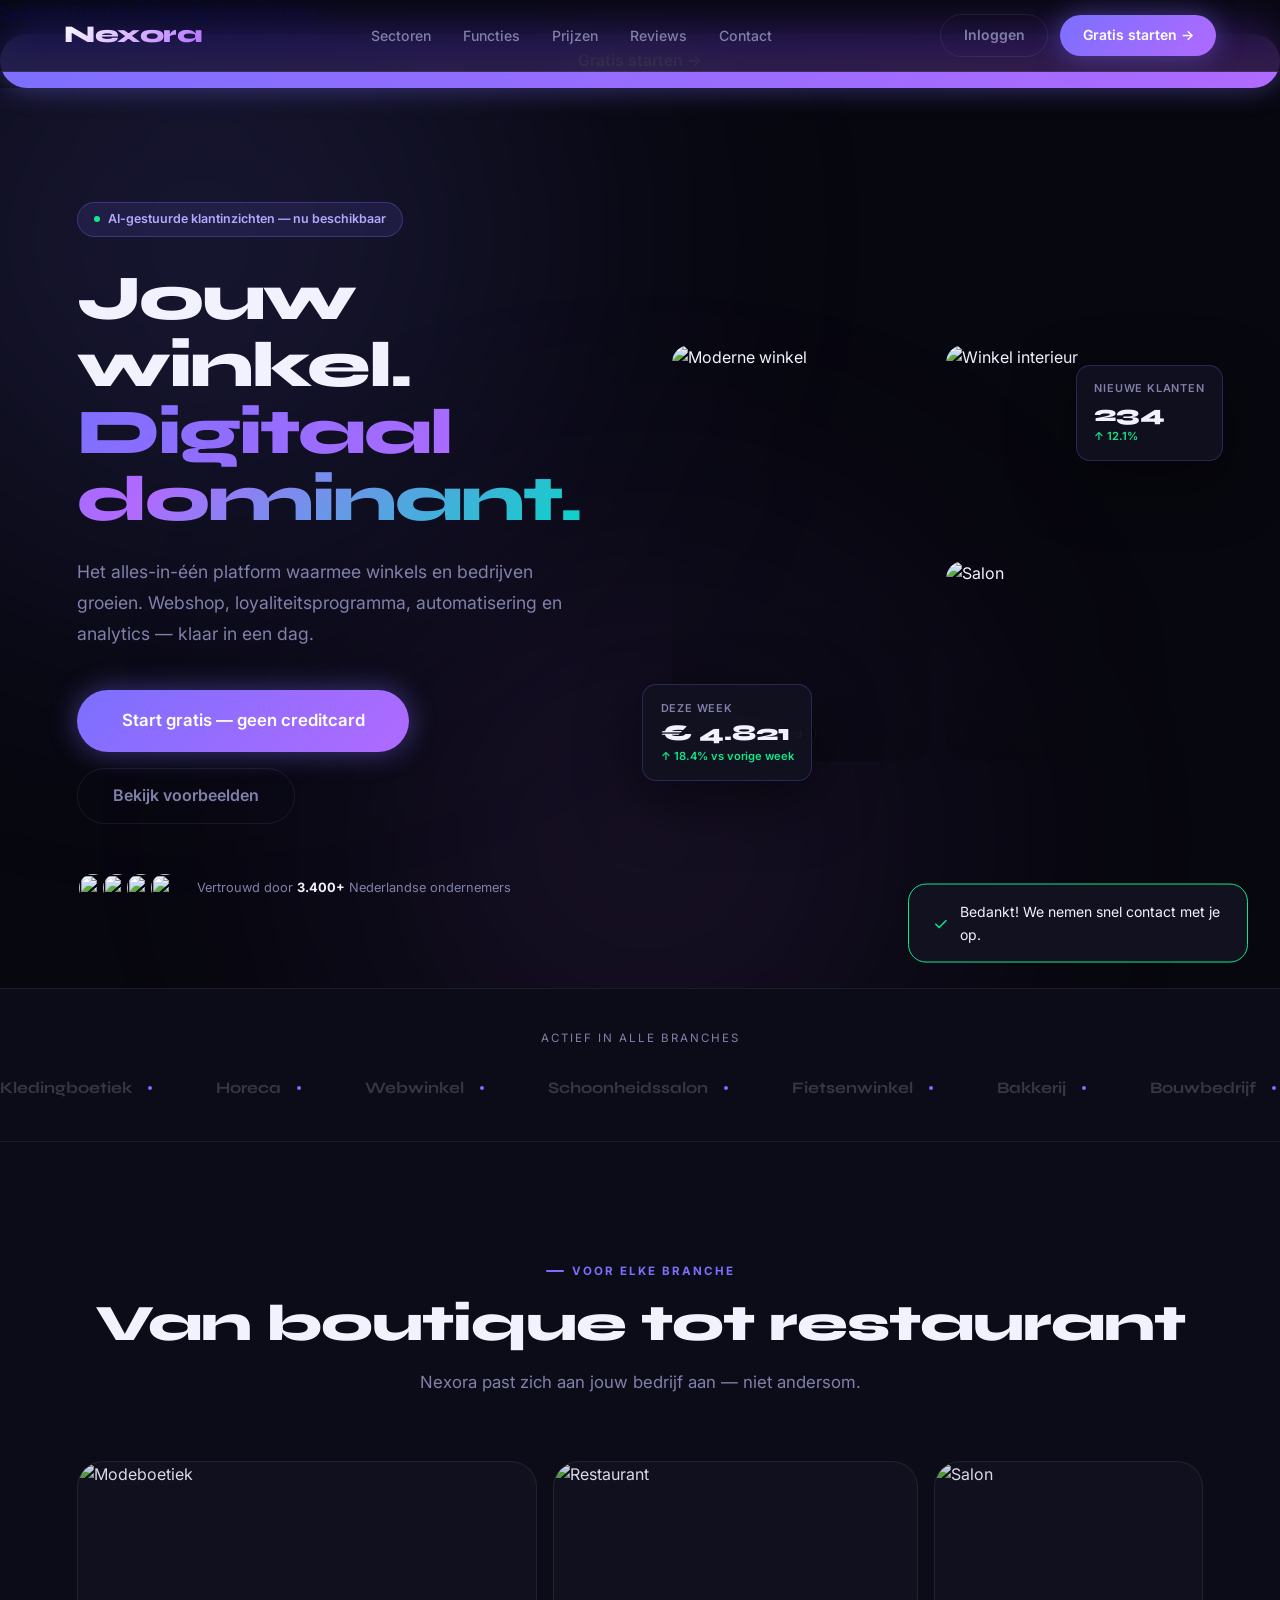
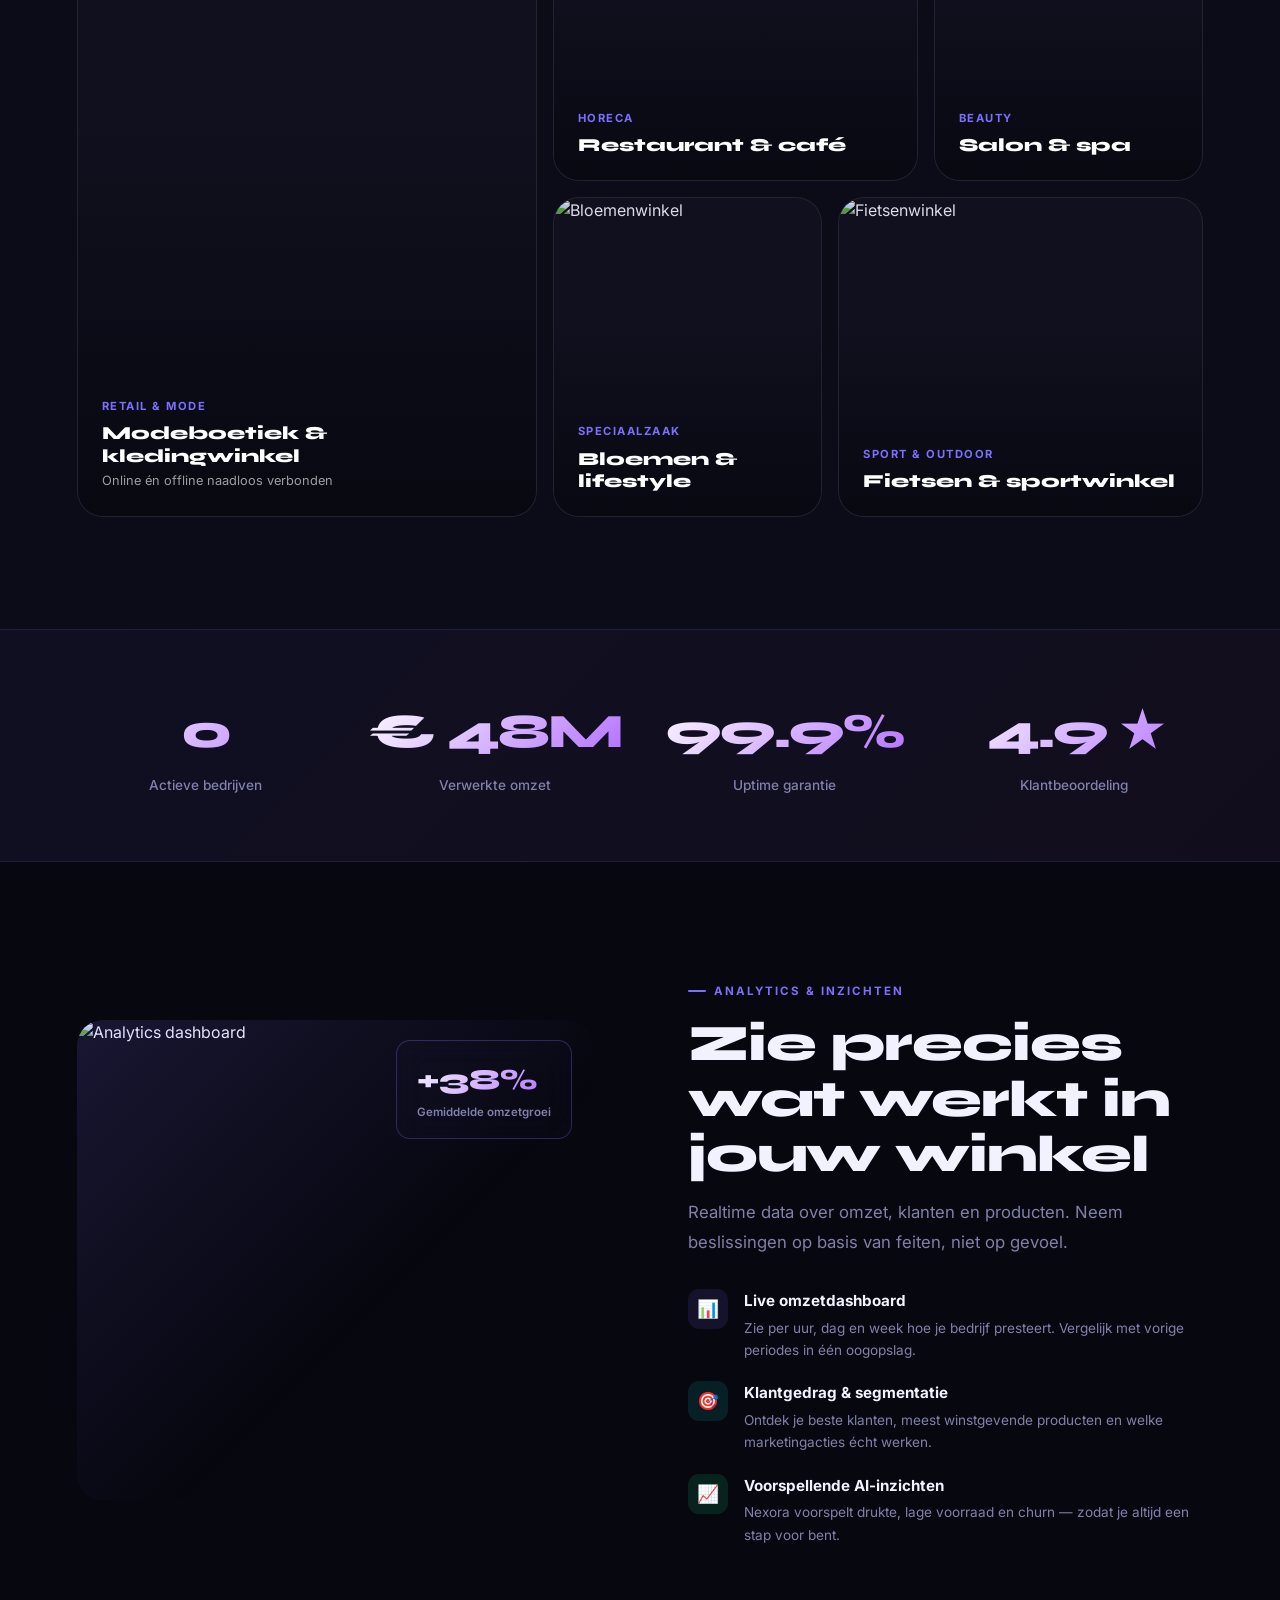
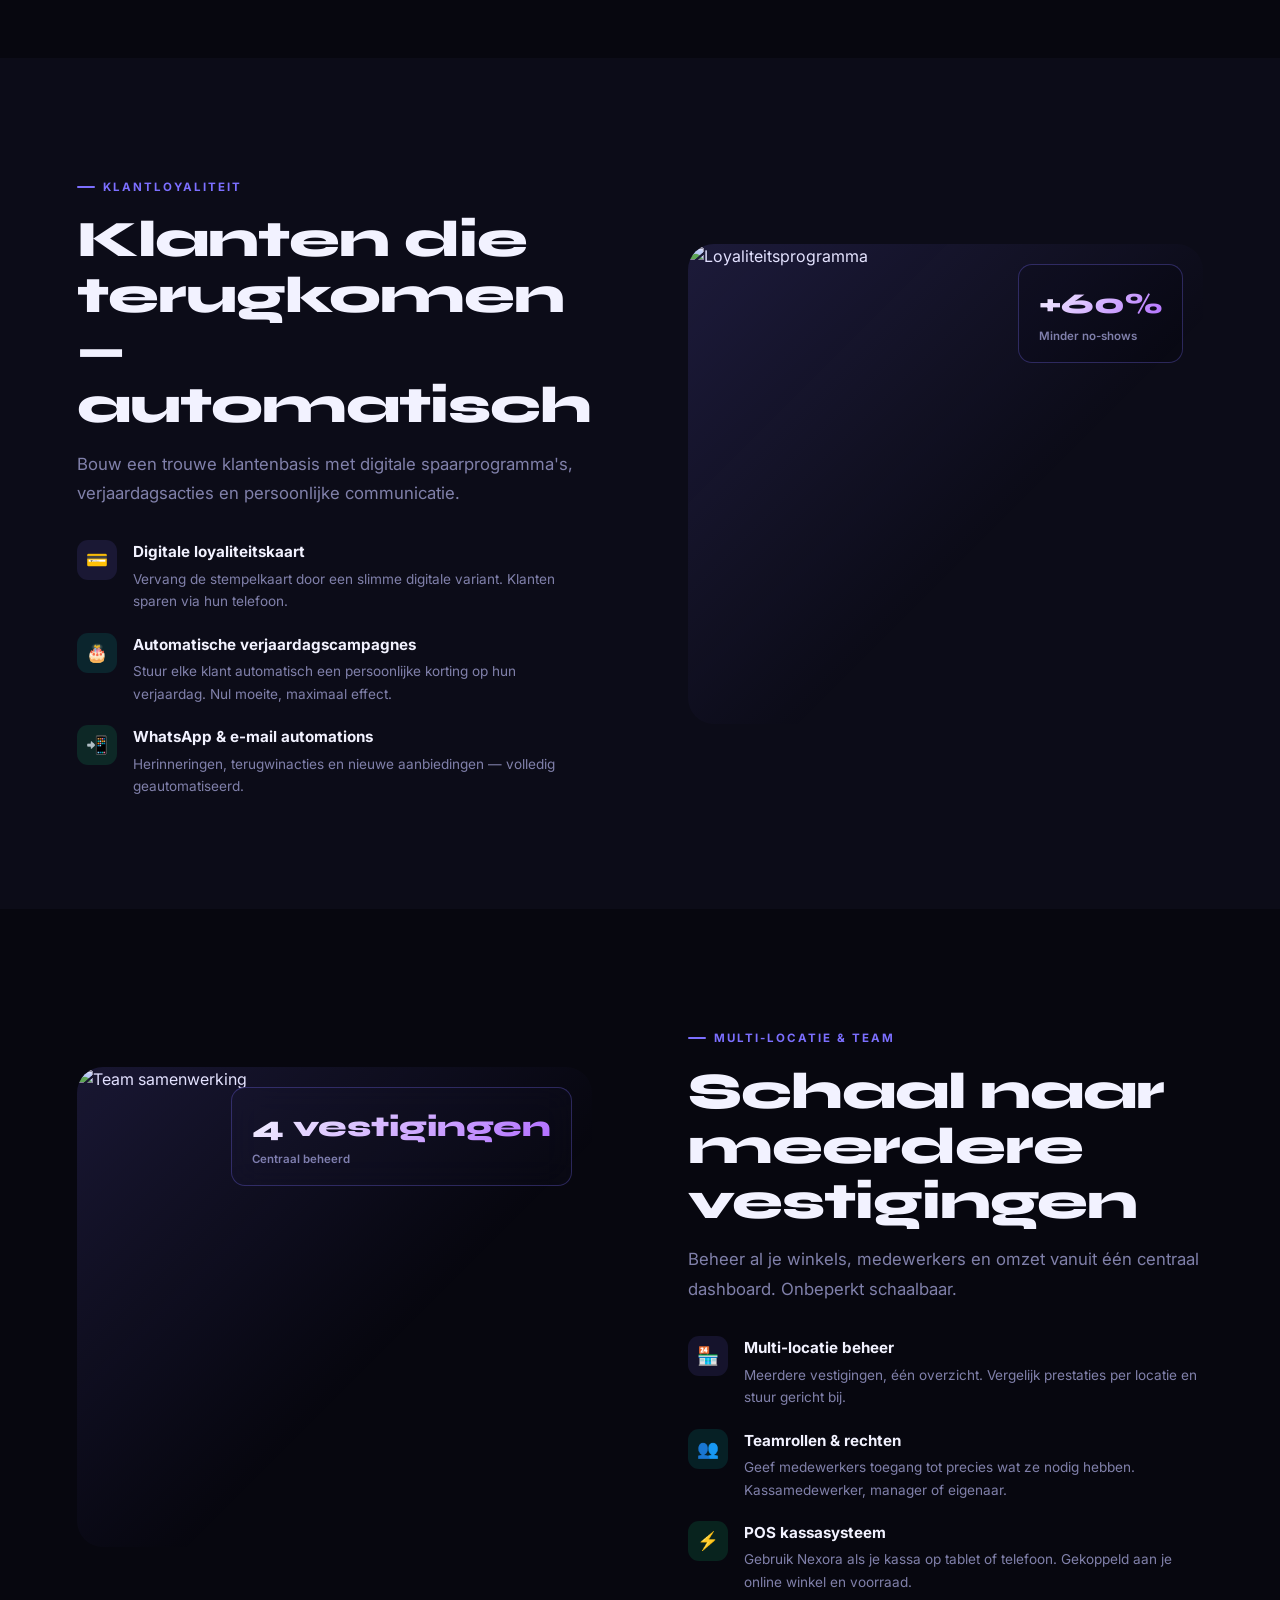
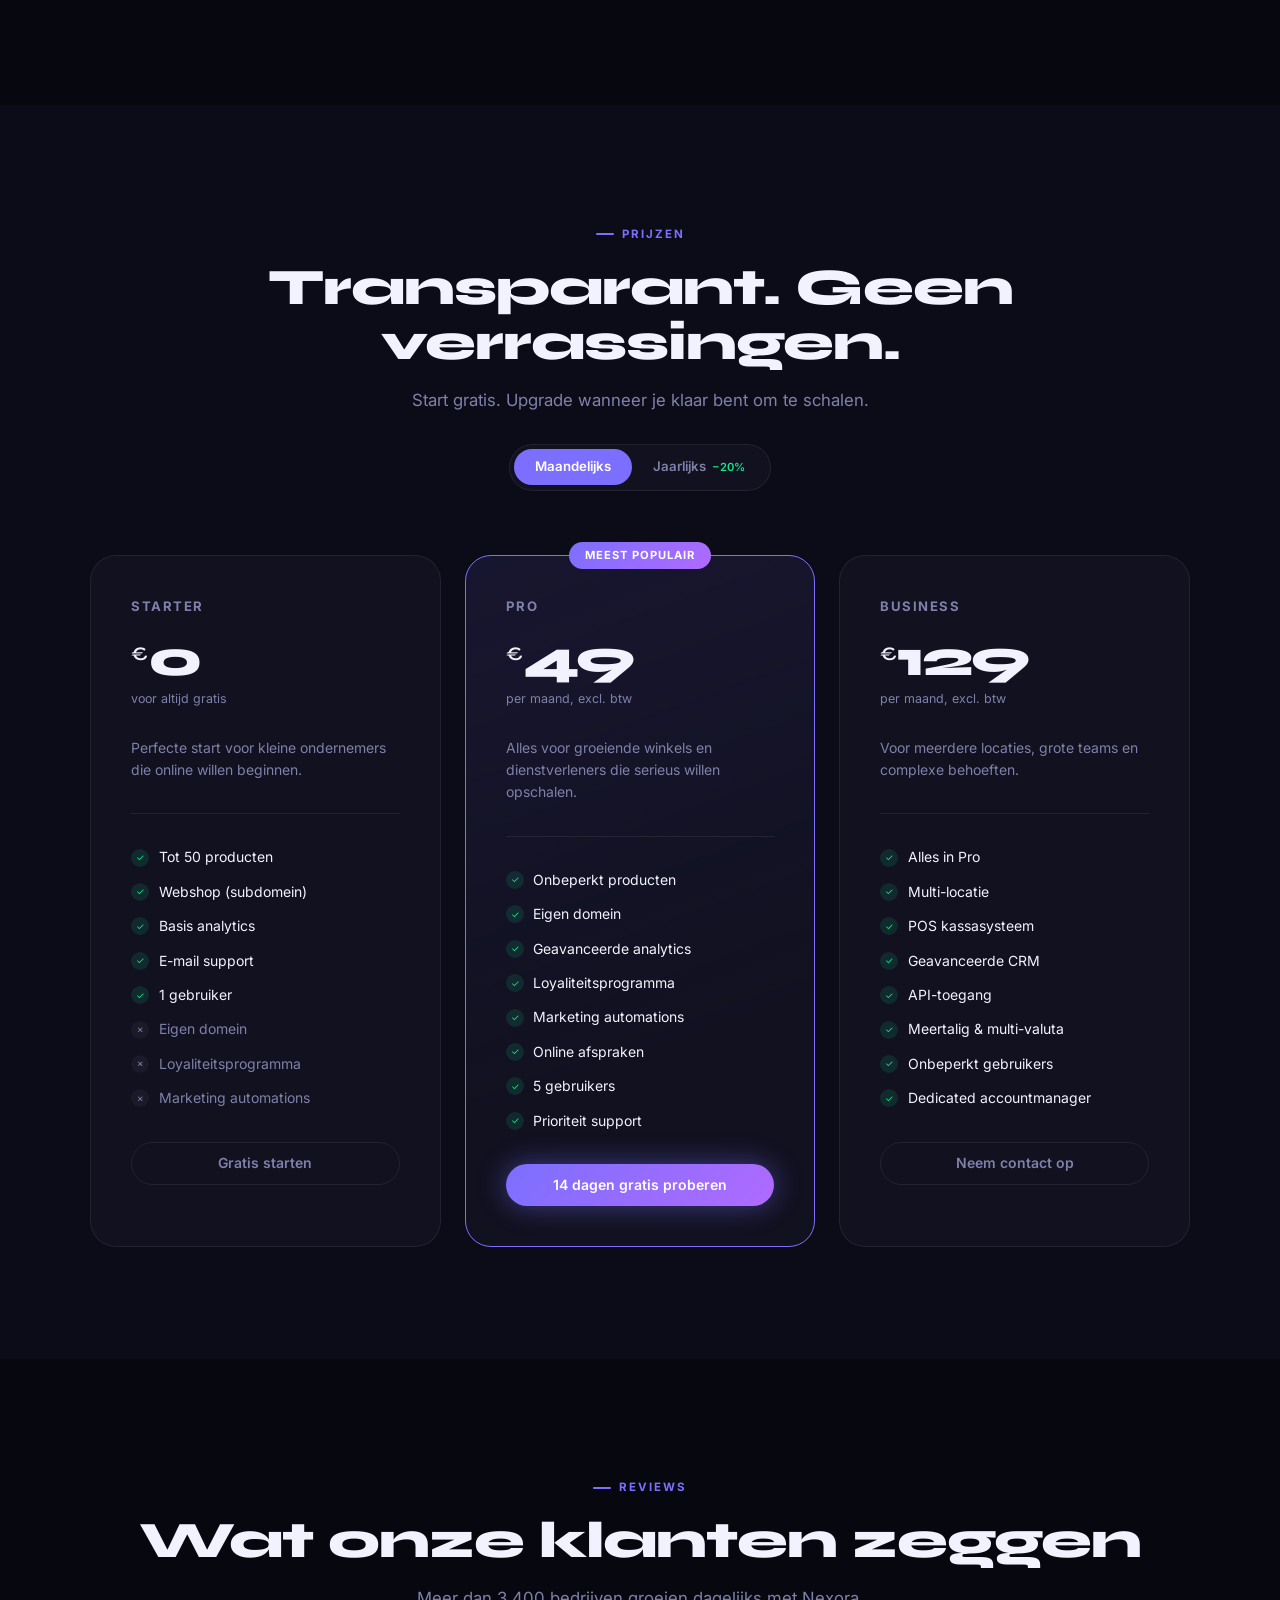
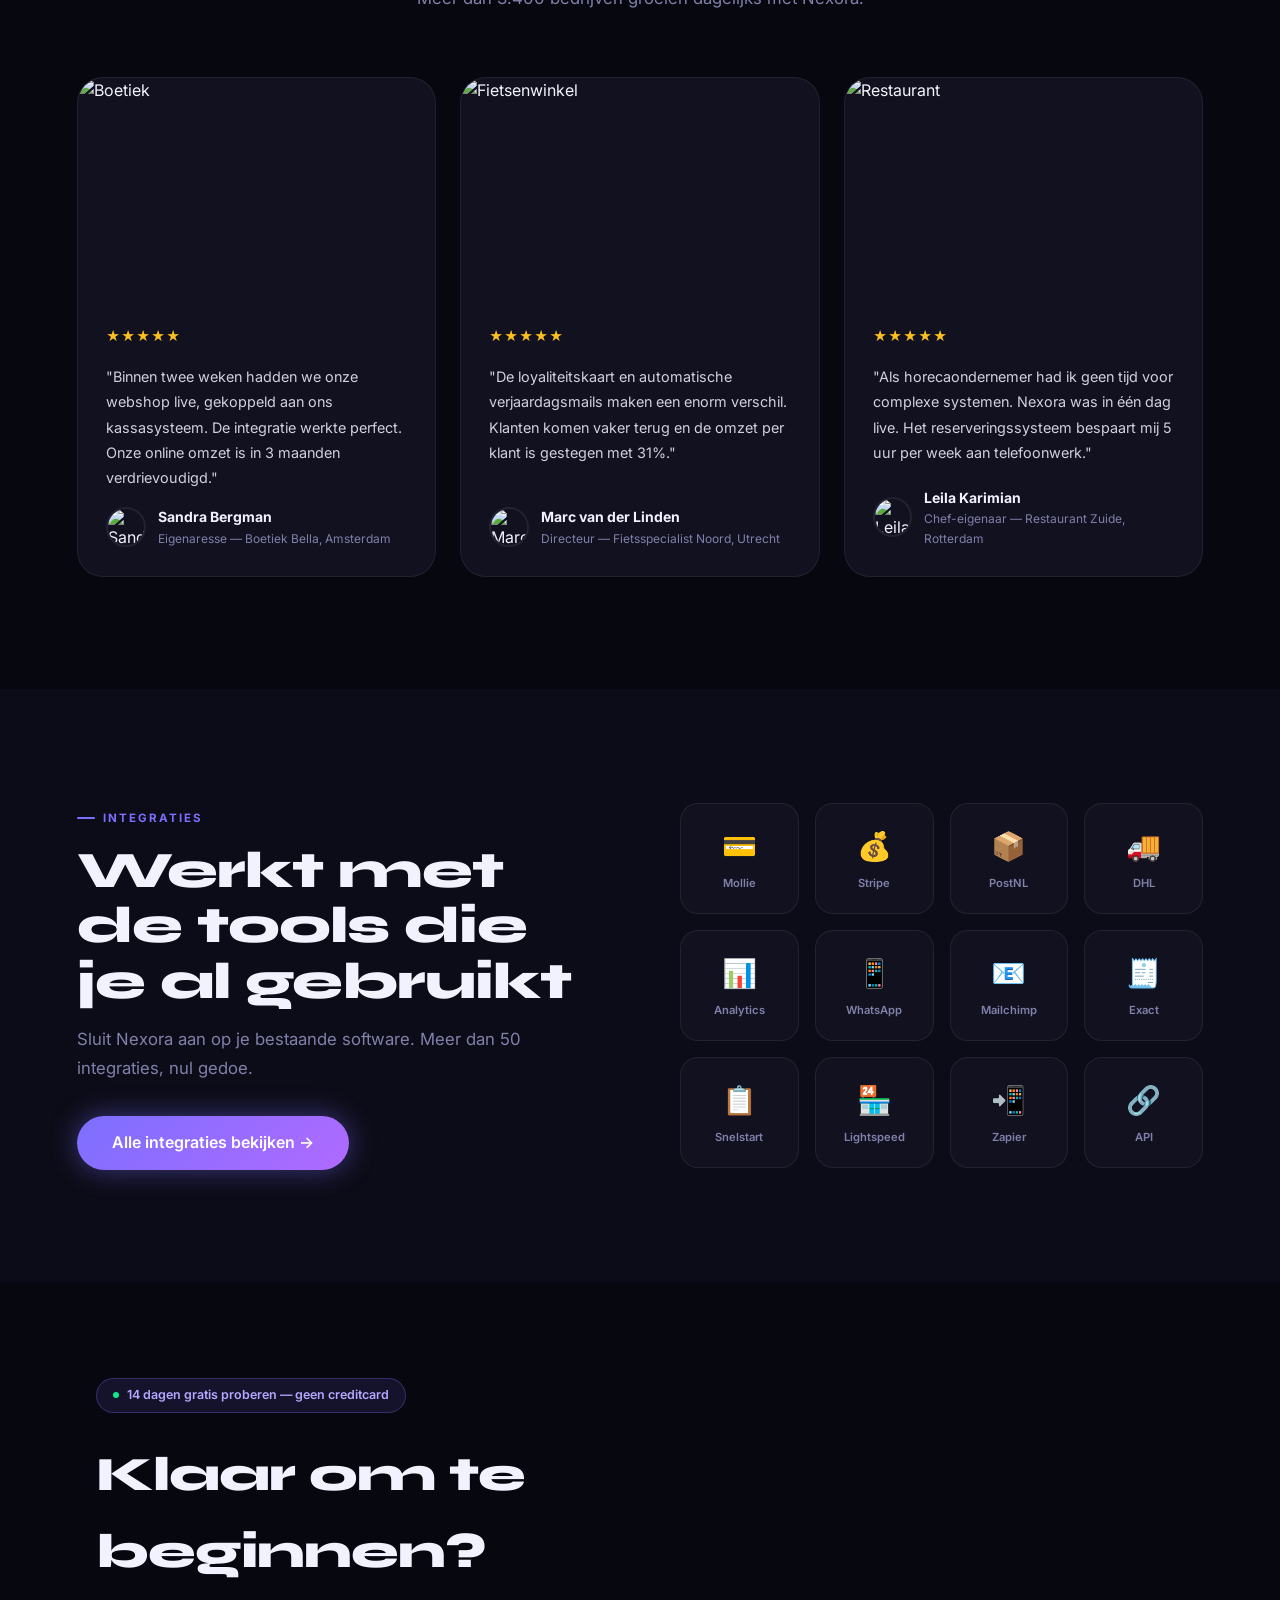
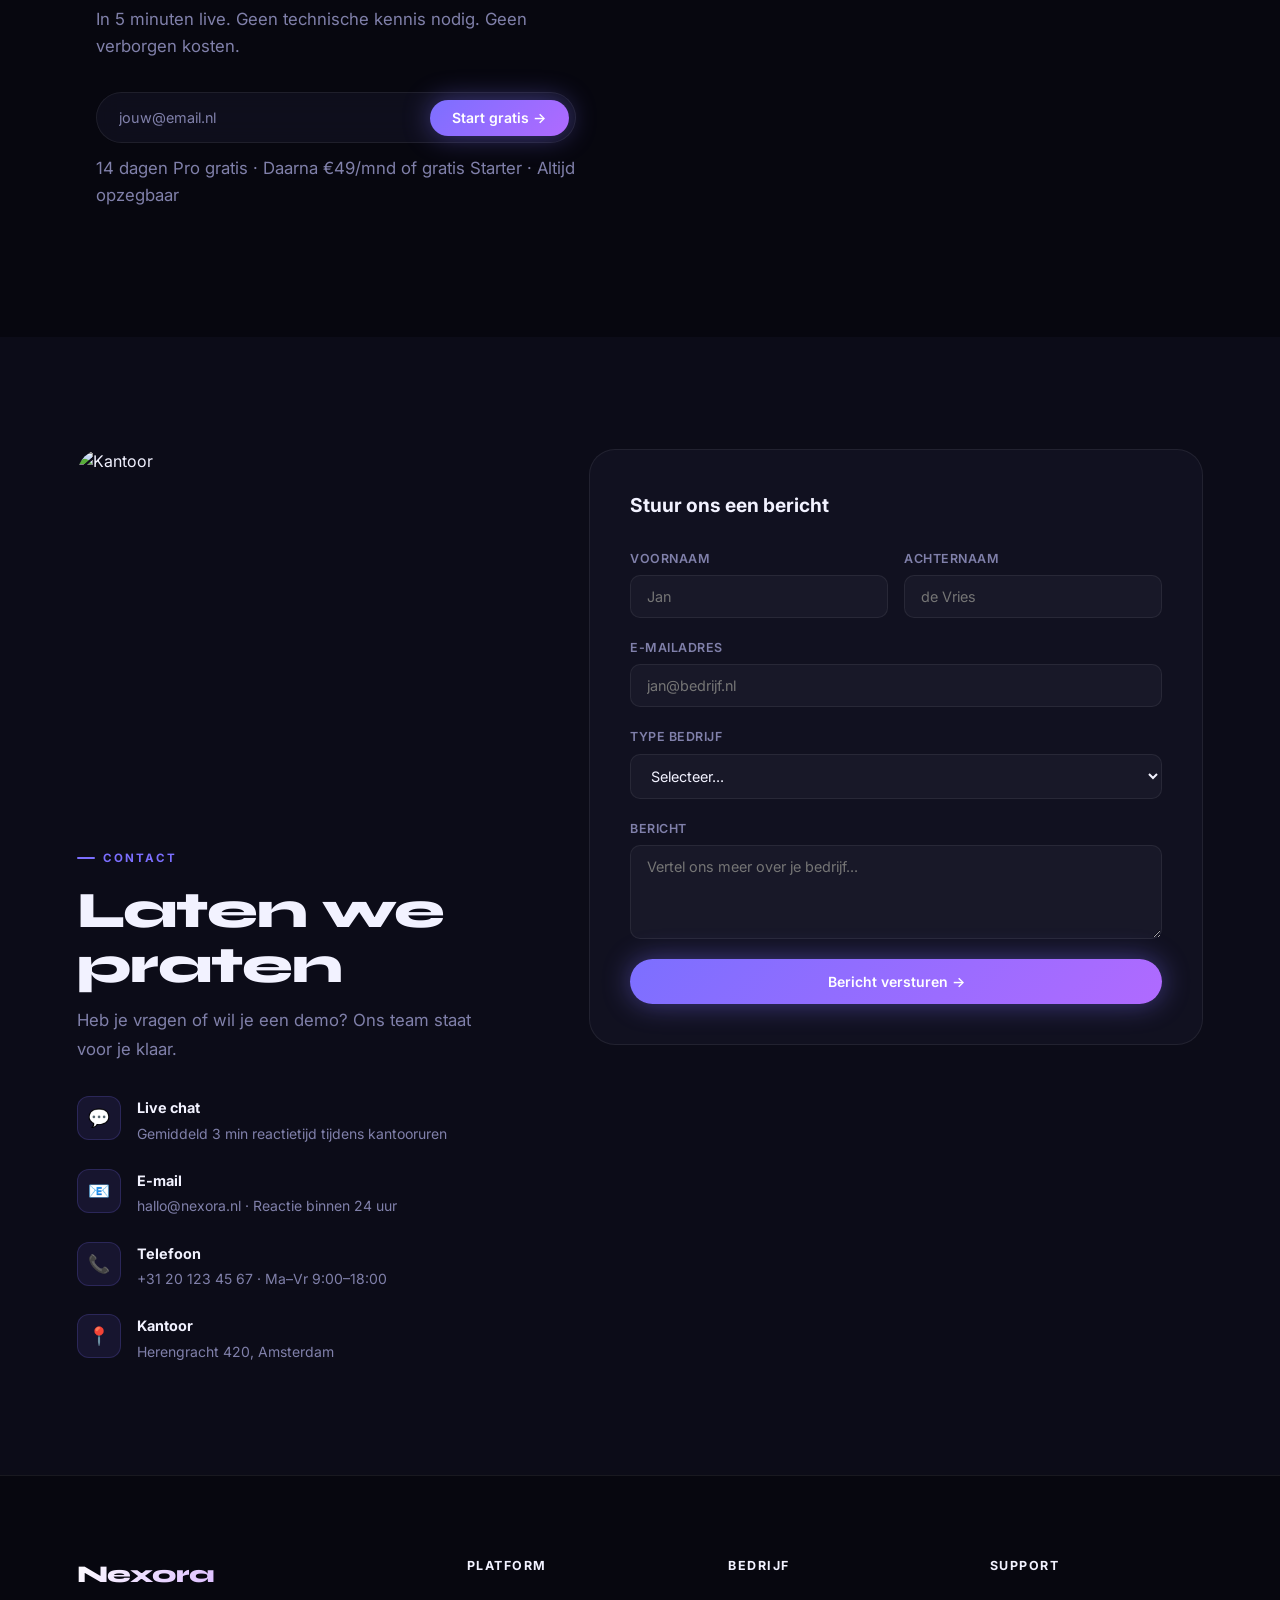
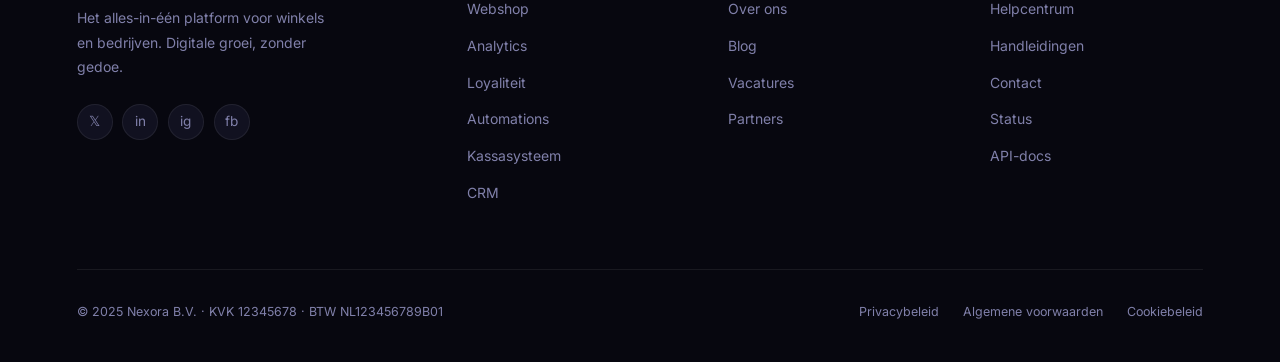
==== commit 09bb193e: "Upgrade site with Unsplash photography and bento grid layout - Hero: split layout with 3-photo bento" ====
--- a/index.html
+++ b/index.html
@@ -4,7 +4,7 @@
   <meta charset="UTF-8" />
   <meta name="viewport" content="width=device-width, initial-scale=1.0" />
   <title>Nexora — Digitale Groei voor Winkels & Bedrijven</title>
-  <meta name="description" content="Het alles-in-één platform voor moderne winkels en bedrijven. Webshop, loyaliteitsprogramma, analytics en meer." />
+  <meta name="description" content="Het alles-in-één platform voor moderne winkels en bedrijven." />
   <link rel="preconnect" href="https://fonts.googleapis.com" />
   <link rel="preconnect" href="https://fonts.gstatic.com" crossorigin />
   <link href="https://fonts.googleapis.com/css2?family=Inter:wght@300;400;500;600;700;800;900&family=Syne:wght@700;800&display=swap" rel="stylesheet" />
@@ -12,19 +12,19 @@
     *, *::before, *::after { box-sizing: border-box; margin: 0; padding: 0; }
 
     :root {
-      --bg: #080810;
-      --bg2: #0d0d1a;
-      --surface: #12121f;
-      --surface2: #1a1a2e;
+      --bg: #07070f;
+      --bg2: #0c0c18;
+      --surface: #111120;
+      --surface2: #181828;
       --border: rgba(255,255,255,0.07);
-      --accent: #6c63ff;
-      --accent2: #a855f7;
-      --accent3: #06b6d4;
-      --green: #10b981;
-      --text: #f0f0ff;
-      --muted: #8888aa;
-      --radius: 16px;
-      --radius-lg: 24px;
+      --accent: #7c6fff;
+      --accent2: #b06aff;
+      --accent3: #06d6c7;
+      --green: #10e88a;
+      --text: #f2f2ff;
+      --muted: #8080aa;
+      --radius: 18px;
+      --radius-lg: 26px;
     }
 
     html { scroll-behavior: smooth; }
@@ -37,1222 +37,609 @@
       overflow-x: hidden;
     }
 
-    /* ── Scrollbar ── */
-    ::-webkit-scrollbar { width: 6px; }
+    ::-webkit-scrollbar { width: 5px; }
     ::-webkit-scrollbar-track { background: var(--bg); }
     ::-webkit-scrollbar-thumb { background: var(--accent); border-radius: 99px; }
 
     /* ── Nav ── */
     nav {
-      position: fixed;
-      top: 0; left: 0; right: 0;
-      z-index: 999;
-      padding: 0 5%;
-      height: 72px;
-      display: flex;
-      align-items: center;
-      justify-content: space-between;
-      background: rgba(8,8,16,0.7);
-      backdrop-filter: blur(20px);
+      position: fixed; top: 0; left: 0; right: 0; z-index: 999;
+      padding: 0 5%; height: 72px;
+      display: flex; align-items: center; justify-content: space-between;
+      background: rgba(7,7,15,0.75);
+      backdrop-filter: blur(24px) saturate(180%);
       border-bottom: 1px solid var(--border);
       transition: background 0.3s;
     }
 
     .nav-logo {
-      font-family: 'Syne', sans-serif;
-      font-size: 1.5rem;
-      font-weight: 800;
+      font-family: 'Syne', sans-serif; font-size: 1.5rem; font-weight: 800;
       background: linear-gradient(135deg, #fff 0%, var(--accent2) 100%);
-      -webkit-background-clip: text;
-      -webkit-text-fill-color: transparent;
-      background-clip: text;
+      -webkit-background-clip: text; -webkit-text-fill-color: transparent; background-clip: text;
       letter-spacing: -0.5px;
     }
 
-    .nav-links {
-      display: flex;
-      gap: 2rem;
-      list-style: none;
-    }
-
-    .nav-links a {
-      text-decoration: none;
-      color: var(--muted);
-      font-size: 0.9rem;
-      font-weight: 500;
-      transition: color 0.2s;
-    }
-
+    .nav-links { display: flex; gap: 2rem; list-style: none; }
+    .nav-links a { text-decoration: none; color: var(--muted); font-size: 0.88rem; font-weight: 500; transition: color 0.2s; }
     .nav-links a:hover { color: var(--text); }
 
-    .nav-cta {
-      display: flex;
-      gap: 0.75rem;
-      align-items: center;
-    }
+    .nav-cta { display: flex; gap: 0.75rem; align-items: center; }
 
     .btn {
-      display: inline-flex;
-      align-items: center;
-      gap: 0.4rem;
-      padding: 0.6rem 1.4rem;
-      border-radius: 99px;
-      font-size: 0.875rem;
-      font-weight: 600;
-      cursor: pointer;
-      text-decoration: none;
-      border: none;
-      transition: all 0.2s;
-    }
-
+      display: inline-flex; align-items: center; gap: 0.4rem;
+      padding: 0.6rem 1.4rem; border-radius: 99px;
+      font-size: 0.875rem; font-weight: 600; cursor: pointer;
+      text-decoration: none; border: none; transition: all 0.22s;
+      font-family: inherit;
+    }
     .btn-ghost {
-      background: transparent;
-      color: var(--muted);
+      background: transparent; color: var(--muted);
       border: 1px solid var(--border);
     }
-
-    .btn-ghost:hover {
-      color: var(--text);
-      border-color: rgba(255,255,255,0.2);
-      background: rgba(255,255,255,0.05);
-    }
-
+    .btn-ghost:hover { color: var(--text); border-color: rgba(255,255,255,0.2); background: rgba(255,255,255,0.05); }
     .btn-primary {
       background: linear-gradient(135deg, var(--accent) 0%, var(--accent2) 100%);
-      color: #fff;
-      box-shadow: 0 0 24px rgba(108,99,255,0.4);
-    }
-
-    .btn-primary:hover {
-      transform: translateY(-1px);
-      box-shadow: 0 0 36px rgba(108,99,255,0.6);
-    }
-
-    .btn-lg {
-      padding: 0.875rem 2rem;
-      font-size: 1rem;
-    }
-
-    /* ── Hamburger ── */
-    .hamburger {
-      display: none;
-      flex-direction: column;
-      gap: 5px;
-      cursor: pointer;
-      padding: 4px;
-    }
-
-    .hamburger span {
-      display: block;
-      width: 24px;
-      height: 2px;
-      background: var(--text);
-      border-radius: 99px;
-      transition: all 0.3s;
-    }
+      color: #fff; box-shadow: 0 0 28px rgba(124,111,255,0.45);
+    }
+    .btn-primary:hover { transform: translateY(-1px); box-shadow: 0 4px 40px rgba(124,111,255,0.65); }
+    .btn-lg { padding: 0.9rem 2.2rem; font-size: 1rem; }
+    .btn-xl { padding: 1.1rem 2.8rem; font-size: 1.05rem; }
+
+    .hamburger { display: none; flex-direction: column; gap: 5px; cursor: pointer; padding: 4px; }
+    .hamburger span { display: block; width: 24px; height: 2px; background: var(--text); border-radius: 99px; transition: all 0.3s; }
 
     /* ── Hero ── */
     .hero {
       min-height: 100vh;
-      display: flex;
-      flex-direction: column;
+      display: grid; grid-template-columns: 1fr 1fr;
       align-items: center;
-      justify-content: center;
-      text-align: center;
-      padding: 120px 5% 80px;
-      position: relative;
-      overflow: hidden;
+      gap: 4rem;
+      padding: 110px 6% 80px;
+      position: relative; overflow: hidden;
+    }
+
+    .hero-bg {
+      position: absolute; inset: 0; z-index: 0;
+      background: url('https://images.unsplash.com/photo-1441986300917-64674bd600d8?w=1800&q=85&auto=format&fit=crop') center/cover no-repeat;
+      opacity: 0.08;
+    }
+
+    .hero-bg::after {
+      content: '';
+      position: absolute; inset: 0;
+      background: linear-gradient(135deg, rgba(7,7,15,0.95) 0%, rgba(7,7,15,0.6) 50%, rgba(7,7,15,0.92) 100%);
     }
 
     .hero-glow {
-      position: absolute;
-      border-radius: 50%;
-      filter: blur(120px);
-      pointer-events: none;
-    }
-
+      position: absolute; border-radius: 50%; filter: blur(140px); pointer-events: none; z-index: 0;
+    }
     .hero-glow-1 {
-      width: 600px; height: 600px;
-      background: rgba(108,99,255,0.18);
-      top: -100px; left: -100px;
-      animation: float1 8s ease-in-out infinite;
-    }
-
+      width: 700px; height: 700px;
+      background: rgba(124,111,255,0.14);
+      top: -200px; left: -150px;
+      animation: float1 9s ease-in-out infinite;
+    }
     .hero-glow-2 {
       width: 500px; height: 500px;
-      background: rgba(168,85,247,0.15);
-      bottom: -100px; right: -100px;
-      animation: float2 10s ease-in-out infinite;
-    }
-
-    .hero-glow-3 {
-      width: 400px; height: 400px;
-      background: rgba(6,182,212,0.1);
-      top: 50%; left: 50%;
-      transform: translate(-50%,-50%);
-      animation: float3 12s ease-in-out infinite;
-    }
-
-    @keyframes float1 {
-      0%,100% { transform: translate(0,0); }
-      50% { transform: translate(40px, 30px); }
-    }
-
-    @keyframes float2 {
-      0%,100% { transform: translate(0,0); }
-      50% { transform: translate(-30px, -40px); }
-    }
-
-    @keyframes float3 {
-      0%,100% { transform: translate(-50%,-50%) scale(1); }
-      50% { transform: translate(-50%,-50%) scale(1.2); }
-    }
+      background: rgba(176,106,255,0.12);
+      bottom: -100px; right: 30%;
+      animation: float2 11s ease-in-out infinite;
+    }
+    @keyframes float1 { 0%,100%{transform:translate(0,0)} 50%{transform:translate(50px,30px)} }
+    @keyframes float2 { 0%,100%{transform:translate(0,0)} 50%{transform:translate(-30px,-40px)} }
+
+    .hero-left { position: relative; z-index: 1; }
 
     .hero-badge {
-      display: inline-flex;
-      align-items: center;
-      gap: 0.5rem;
-      background: rgba(108,99,255,0.1);
-      border: 1px solid rgba(108,99,255,0.3);
-      border-radius: 99px;
-      padding: 0.4rem 1rem;
-      font-size: 0.8rem;
-      font-weight: 600;
-      color: #a78bfa;
-      margin-bottom: 2rem;
-      position: relative;
-      z-index: 1;
-    }
-
+      display: inline-flex; align-items: center; gap: 0.5rem;
+      background: rgba(124,111,255,0.12);
+      border: 1px solid rgba(124,111,255,0.3);
+      border-radius: 99px; padding: 0.4rem 1rem;
+      font-size: 0.78rem; font-weight: 600; color: #b4a8ff;
+      margin-bottom: 1.75rem;
+    }
     .badge-dot {
-      width: 6px; height: 6px;
-      background: var(--green);
-      border-radius: 50%;
+      width: 6px; height: 6px; background: var(--green); border-radius: 50%;
       animation: pulse 2s ease-in-out infinite;
     }
-
-    @keyframes pulse {
-      0%,100% { opacity: 1; transform: scale(1); }
-      50% { opacity: 0.5; transform: scale(1.3); }
-    }
+    @keyframes pulse { 0%,100%{opacity:1;transform:scale(1)} 50%{opacity:0.5;transform:scale(1.4)} }
 
     .hero h1 {
       font-family: 'Syne', sans-serif;
-      font-size: clamp(2.8rem, 7vw, 5.5rem);
-      font-weight: 800;
-      line-height: 1.05;
-      letter-spacing: -2px;
+      font-size: clamp(2.8rem, 5vw, 4.6rem);
+      font-weight: 800; line-height: 1.05; letter-spacing: -2px;
       margin-bottom: 1.5rem;
-      position: relative;
-      z-index: 1;
     }
 
     .gradient-text {
-      background: linear-gradient(135deg, #fff 0%, var(--accent) 40%, var(--accent2) 70%, var(--accent3) 100%);
-      -webkit-background-clip: text;
-      -webkit-text-fill-color: transparent;
-      background-clip: text;
-    }
-
-    .hero p {
-      font-size: clamp(1rem, 2vw, 1.25rem);
-      color: var(--muted);
-      max-width: 600px;
-      margin: 0 auto 2.5rem;
-      position: relative;
-      z-index: 1;
-    }
-
-    .hero-actions {
-      display: flex;
+      background: linear-gradient(135deg, var(--accent) 0%, var(--accent2) 50%, var(--accent3) 100%);
+      -webkit-background-clip: text; -webkit-text-fill-color: transparent; background-clip: text;
+    }
+
+    .hero-sub {
+      font-size: 1.1rem; color: var(--muted);
+      max-width: 500px; margin-bottom: 2.5rem; line-height: 1.75;
+    }
+
+    .hero-actions { display: flex; gap: 1rem; flex-wrap: wrap; margin-bottom: 3rem; }
+
+    .hero-trust {
+      display: flex; align-items: center; gap: 1rem;
+      font-size: 0.8rem; color: var(--muted);
+    }
+    .trust-avatars { display: flex; }
+    .trust-avatars img {
+      width: 32px; height: 32px; border-radius: 50%;
+      border: 2px solid var(--bg);
+      margin-left: -8px; object-fit: cover;
+    }
+    .trust-avatars img:first-child { margin-left: 0; }
+
+    /* Hero right — photo bento */
+    .hero-right {
+      position: relative; z-index: 1;
+      display: grid;
+      grid-template-columns: 1fr 1fr;
+      grid-template-rows: auto auto;
       gap: 1rem;
-      justify-content: center;
-      flex-wrap: wrap;
-      position: relative;
-      z-index: 1;
-      margin-bottom: 5rem;
-    }
-
-    .hero-stats {
-      display: flex;
-      gap: 3rem;
-      justify-content: center;
-      flex-wrap: wrap;
-      position: relative;
-      z-index: 1;
-    }
-
-    .stat {
-      text-align: center;
-    }
-
-    .stat-number {
-      font-family: 'Syne', sans-serif;
-      font-size: 2rem;
-      font-weight: 800;
-      background: linear-gradient(135deg, #fff, var(--accent2));
-      -webkit-background-clip: text;
-      -webkit-text-fill-color: transparent;
-      background-clip: text;
-    }
-
-    .stat-label {
-      font-size: 0.8rem;
-      color: var(--muted);
-      font-weight: 500;
-      text-transform: uppercase;
-      letter-spacing: 1px;
-    }
+    }
+
+    .hero-photo {
+      border-radius: var(--radius);
+      overflow: hidden; position: relative;
+    }
+    .hero-photo img {
+      width: 100%; height: 100%; object-fit: cover;
+      display: block; transition: transform 0.5s ease;
+    }
+    .hero-photo:hover img { transform: scale(1.05); }
+    .hero-photo.tall { grid-row: span 2; }
+
+    .photo-overlay {
+      position: absolute; inset: 0;
+      background: linear-gradient(to top, rgba(7,7,15,0.5) 0%, transparent 50%);
+      pointer-events: none;
+    }
+
+    .photo-chip {
+      position: absolute; bottom: 12px; left: 12px;
+      background: rgba(7,7,15,0.8); backdrop-filter: blur(10px);
+      border: 1px solid var(--border); border-radius: 99px;
+      padding: 0.3rem 0.8rem; font-size: 0.72rem; font-weight: 600;
+      color: var(--text);
+    }
+
+    /* Float card on hero */
+    .float-card {
+      position: absolute; z-index: 10;
+      background: rgba(17,17,32,0.9); backdrop-filter: blur(20px);
+      border: 1px solid rgba(124,111,255,0.25);
+      border-radius: 14px; padding: 0.9rem 1.1rem;
+      box-shadow: 0 20px 60px rgba(0,0,0,0.5);
+    }
+    .float-card.card-revenue {
+      bottom: -20px; left: -30px;
+    }
+    .float-card.card-orders {
+      top: 20px; right: -20px;
+    }
+    .float-card-label { font-size: 0.68rem; color: var(--muted); font-weight: 600; text-transform: uppercase; letter-spacing: 0.8px; margin-bottom: 0.3rem; }
+    .float-card-value { font-family: 'Syne', sans-serif; font-size: 1.4rem; font-weight: 800; line-height: 1; }
+    .float-card-trend { font-size: 0.7rem; color: var(--green); font-weight: 600; margin-top: 0.2rem; }
 
     /* ── Marquee ── */
     .marquee-section {
-      padding: 3rem 0;
+      padding: 2.5rem 0;
       border-top: 1px solid var(--border);
       border-bottom: 1px solid var(--border);
+      background: var(--bg2);
       overflow: hidden;
     }
-
-    .marquee-label {
-      text-align: center;
-      font-size: 0.75rem;
-      text-transform: uppercase;
-      letter-spacing: 2px;
-      color: var(--muted);
-      margin-bottom: 2rem;
-    }
-
-    .marquee-track {
-      display: flex;
-      gap: 4rem;
-      animation: marquee 30s linear infinite;
-      width: max-content;
-    }
-
-    @keyframes marquee {
-      0% { transform: translateX(0); }
-      100% { transform: translateX(-50%); }
-    }
-
+    .marquee-label { text-align: center; font-size: 0.72rem; text-transform: uppercase; letter-spacing: 2px; color: var(--muted); margin-bottom: 1.75rem; }
+    .marquee-track { display: flex; gap: 4rem; animation: marquee 28s linear infinite; width: max-content; }
+    @keyframes marquee { 0%{transform:translateX(0)} 100%{transform:translateX(-50%)} }
     .marquee-item {
-      font-family: 'Syne', sans-serif;
-      font-size: 1.1rem;
-      font-weight: 700;
-      color: rgba(255,255,255,0.2);
-      white-space: nowrap;
-      display: flex;
-      align-items: center;
-      gap: 1rem;
-    }
-
-    .marquee-item span {
-      display: inline-block;
-      width: 4px; height: 4px;
-      background: var(--accent);
-      border-radius: 50%;
-    }
-
-    /* ── Section base ── */
-    section { padding: 7rem 5%; }
+      font-family: 'Syne', sans-serif; font-size: 1rem; font-weight: 700;
+      color: rgba(255,255,255,0.18); white-space: nowrap;
+      display: flex; align-items: center; gap: 1rem;
+    }
+    .marquee-item span { display: inline-block; width: 4px; height: 4px; background: var(--accent); border-radius: 50%; }
+
+    /* ── Sections ── */
+    section { padding: 7rem 6%; }
 
     .section-tag {
-      display: inline-flex;
-      align-items: center;
-      gap: 0.4rem;
-      font-size: 0.75rem;
-      font-weight: 700;
-      text-transform: uppercase;
-      letter-spacing: 2px;
-      color: var(--accent);
-      margin-bottom: 1rem;
-    }
-
-    .section-tag::before {
-      content: '';
-      display: block;
-      width: 20px; height: 2px;
-      background: var(--accent);
-      border-radius: 99px;
-    }
+      display: inline-flex; align-items: center; gap: 0.5rem;
+      font-size: 0.72rem; font-weight: 700; text-transform: uppercase;
+      letter-spacing: 2px; color: var(--accent); margin-bottom: 1rem;
+    }
+    .section-tag::before { content:''; display:block; width:18px; height:2px; background:var(--accent); border-radius:99px; }
 
     .section-title {
       font-family: 'Syne', sans-serif;
-      font-size: clamp(2rem, 4vw, 3rem);
-      font-weight: 800;
-      line-height: 1.1;
-      letter-spacing: -1px;
-      margin-bottom: 1rem;
-    }
-
-    .section-sub {
-      font-size: 1.1rem;
-      color: var(--muted);
-      max-width: 560px;
-    }
-
-    /* ── Features ── */
-    .features-header {
-      text-align: center;
-      margin-bottom: 4rem;
-    }
-
-    .features-header .section-sub { margin: 0 auto; }
-
-    .features-grid {
+      font-size: clamp(2rem, 4vw, 3.2rem);
+      font-weight: 800; line-height: 1.08; letter-spacing: -1px; margin-bottom: 1rem;
+    }
+    .section-sub { font-size: 1.05rem; color: var(--muted); max-width: 560px; line-height: 1.75; }
+
+    /* ── Showcase bento ── */
+    .showcase-section { background: var(--bg2); }
+
+    .showcase-header { text-align: center; margin-bottom: 4rem; }
+    .showcase-header .section-sub { margin: 0 auto; }
+
+    .bento {
       display: grid;
-      grid-template-columns: repeat(auto-fit, minmax(320px, 1fr));
-      gap: 1.5rem;
-    }
-
-    .feature-card {
-      background: var(--surface);
+      grid-template-columns: repeat(12, 1fr);
+      grid-template-rows: 320px 320px;
+      gap: 1rem;
+    }
+
+    .bento-cell {
+      border-radius: var(--radius-lg); overflow: hidden;
+      position: relative; background: var(--surface);
       border: 1px solid var(--border);
-      border-radius: var(--radius-lg);
-      padding: 2rem;
-      position: relative;
-      overflow: hidden;
-      transition: border-color 0.3s, transform 0.3s;
-    }
-
-    .feature-card::before {
+    }
+    .bento-cell img {
+      width: 100%; height: 100%; object-fit: cover; display: block;
+      transition: transform 0.6s ease;
+    }
+    .bento-cell:hover img { transform: scale(1.06); }
+
+    .bento-cell .bento-overlay {
+      position: absolute; inset: 0;
+      background: linear-gradient(to top, rgba(7,7,15,0.85) 0%, rgba(7,7,15,0.1) 60%);
+      pointer-events: none;
+    }
+
+    .bento-cell .bento-content {
+      position: absolute; bottom: 0; left: 0; right: 0;
+      padding: 1.5rem;
+    }
+    .bento-label {
+      font-size: 0.7rem; font-weight: 700; text-transform: uppercase;
+      letter-spacing: 1.5px; color: var(--accent); margin-bottom: 0.4rem;
+    }
+    .bento-title {
+      font-family: 'Syne', sans-serif; font-size: 1.15rem; font-weight: 800;
+      line-height: 1.2; color: #fff;
+    }
+    .bento-sub { font-size: 0.8rem; color: rgba(255,255,255,0.6); margin-top: 0.3rem; }
+
+    /* Bento sizing */
+    .bento-cell:nth-child(1) { grid-column: span 5; grid-row: span 2; }
+    .bento-cell:nth-child(2) { grid-column: span 4; }
+    .bento-cell:nth-child(3) { grid-column: span 3; }
+    .bento-cell:nth-child(4) { grid-column: span 3; }
+    .bento-cell:nth-child(5) { grid-column: span 4; }
+
+    /* ── Features split ── */
+    .feature-split {
+      display: grid; grid-template-columns: 1fr 1fr;
+      gap: 6rem; align-items: center;
+      padding: 7rem 6%;
+    }
+    .feature-split.reverse { direction: rtl; }
+    .feature-split.reverse > * { direction: ltr; }
+
+    .feature-split-img {
+      position: relative; border-radius: var(--radius-lg); overflow: hidden;
+      height: 480px;
+    }
+    .feature-split-img img {
+      width: 100%; height: 100%; object-fit: cover;
+      display: block;
+    }
+    .feature-split-img::after {
       content: '';
-      position: absolute;
-      inset: 0;
-      background: linear-gradient(135deg, rgba(108,99,255,0.05) 0%, transparent 60%);
-      opacity: 0;
-      transition: opacity 0.3s;
-    }
-
-    .feature-card:hover {
-      border-color: rgba(108,99,255,0.4);
-      transform: translateY(-4px);
-    }
-
-    .feature-card:hover::before { opacity: 1; }
-
-    .feature-card.featured {
-      grid-column: span 2;
-      background: linear-gradient(135deg, rgba(108,99,255,0.08) 0%, rgba(168,85,247,0.05) 100%);
-      border-color: rgba(108,99,255,0.3);
-    }
-
-    .feature-icon {
-      width: 48px; height: 48px;
-      border-radius: 12px;
-      display: flex;
-      align-items: center;
-      justify-content: center;
-      font-size: 1.4rem;
-      margin-bottom: 1.25rem;
-    }
-
-    .feature-icon.purple { background: rgba(108,99,255,0.15); }
-    .feature-icon.cyan { background: rgba(6,182,212,0.15); }
-    .feature-icon.green { background: rgba(16,185,129,0.15); }
-    .feature-icon.orange { background: rgba(249,115,22,0.15); }
-    .feature-icon.pink { background: rgba(236,72,153,0.15); }
-
-    .feature-card h3 {
-      font-size: 1.15rem;
-      font-weight: 700;
-      margin-bottom: 0.5rem;
-      letter-spacing: -0.3px;
-    }
-
-    .feature-card p {
-      color: var(--muted);
-      font-size: 0.9rem;
-      line-height: 1.7;
-    }
-
-    .feature-tags {
-      display: flex;
-      gap: 0.5rem;
-      flex-wrap: wrap;
-      margin-top: 1.25rem;
-    }
-
-    .tag {
-      font-size: 0.72rem;
-      font-weight: 600;
-      padding: 0.25rem 0.7rem;
-      border-radius: 99px;
-      background: rgba(255,255,255,0.06);
-      border: 1px solid var(--border);
-      color: var(--muted);
-    }
-
-    /* ── How it works ── */
-    .how-section {
-      background: var(--bg2);
-    }
-
-    .how-grid {
-      display: grid;
-      grid-template-columns: 1fr 1fr;
-      gap: 5rem;
-      align-items: center;
-    }
-
-    .steps {
-      display: flex;
-      flex-direction: column;
-      gap: 0;
-    }
-
-    .step {
-      display: flex;
-      gap: 1.5rem;
-      padding: 1.75rem 0;
-      border-left: 1px solid var(--border);
-      padding-left: 2rem;
-      position: relative;
-      cursor: pointer;
-      transition: all 0.3s;
-    }
-
-    .step::before {
-      content: '';
-      position: absolute;
-      left: -1px; top: 0; bottom: 0;
-      width: 2px;
-      background: linear-gradient(to bottom, var(--accent), var(--accent2));
-      transform: scaleY(0);
-      transform-origin: top;
-      transition: transform 0.4s;
-    }
-
-    .step.active::before { transform: scaleY(1); }
-
-    .step-num {
-      width: 36px; height: 36px;
-      border-radius: 99px;
-      background: var(--surface2);
-      border: 1px solid var(--border);
-      display: flex;
-      align-items: center;
-      justify-content: center;
-      font-size: 0.8rem;
-      font-weight: 700;
-      color: var(--muted);
-      flex-shrink: 0;
-      transition: all 0.3s;
-    }
-
-    .step.active .step-num {
-      background: linear-gradient(135deg, var(--accent), var(--accent2));
-      border-color: transparent;
-      color: #fff;
-    }
-
-    .step-content h4 {
-      font-size: 1rem;
-      font-weight: 700;
-      margin-bottom: 0.4rem;
-    }
-
-    .step-content p {
-      font-size: 0.875rem;
-      color: var(--muted);
-    }
-
-    .how-visual {
-      background: var(--surface);
-      border: 1px solid var(--border);
-      border-radius: var(--radius-lg);
-      padding: 2rem;
-      min-height: 400px;
-      display: flex;
-      flex-direction: column;
-      gap: 1rem;
-    }
-
-    .visual-header {
-      display: flex;
-      align-items: center;
-      gap: 0.5rem;
-      margin-bottom: 0.5rem;
-    }
-
-    .dot { width: 10px; height: 10px; border-radius: 50%; }
-    .dot-red { background: #ff5f57; }
-    .dot-yellow { background: #febc2e; }
-    .dot-green { background: #28c840; }
-
-    .visual-content { flex: 1; }
-
-    .chart-bar {
-      display: flex;
-      align-items: flex-end;
-      gap: 0.5rem;
-      height: 140px;
-      padding: 1rem;
-      background: var(--surface2);
-      border-radius: 12px;
-      margin-bottom: 1rem;
-    }
-
-    .bar {
-      flex: 1;
-      border-radius: 6px 6px 0 0;
-      background: linear-gradient(to top, var(--accent), var(--accent2));
-      opacity: 0.7;
-      transition: height 0.6s ease, opacity 0.3s;
-      position: relative;
-    }
-
-    .bar:hover { opacity: 1; }
-
-    .metric-row {
-      display: grid;
-      grid-template-columns: 1fr 1fr;
-      gap: 0.75rem;
-    }
-
-    .metric-card {
-      background: var(--surface2);
-      border-radius: 12px;
-      padding: 1rem;
-    }
-
-    .metric-value {
-      font-family: 'Syne', sans-serif;
-      font-size: 1.5rem;
-      font-weight: 800;
-    }
-
-    .metric-label {
-      font-size: 0.75rem;
-      color: var(--muted);
-      margin-top: 0.2rem;
-    }
-
-    .metric-trend {
-      display: inline-flex;
-      align-items: center;
-      gap: 0.2rem;
-      font-size: 0.72rem;
-      font-weight: 600;
-      color: var(--green);
-      margin-top: 0.4rem;
-    }
+      position: absolute; inset: 0;
+      background: linear-gradient(135deg, rgba(124,111,255,0.15) 0%, transparent 60%);
+      pointer-events: none;
+    }
+
+    .img-badge {
+      position: absolute; top: 20px; right: 20px;
+      background: rgba(10,10,20,0.85); backdrop-filter: blur(16px);
+      border: 1px solid rgba(124,111,255,0.3);
+      border-radius: 14px; padding: 1rem 1.25rem;
+    }
+    .img-badge-val {
+      font-family: 'Syne', sans-serif; font-size: 1.8rem; font-weight: 800;
+      background: linear-gradient(135deg, #fff, var(--accent2));
+      -webkit-background-clip: text; -webkit-text-fill-color: transparent; background-clip: text;
+    }
+    .img-badge-label { font-size: 0.72rem; color: var(--muted); font-weight: 600; }
+
+    .feature-list { display: flex; flex-direction: column; gap: 1.25rem; margin-top: 2rem; }
+    .feature-item { display: flex; gap: 1rem; align-items: flex-start; }
+    .feature-item-icon {
+      width: 40px; height: 40px; border-radius: 11px; flex-shrink: 0;
+      display: flex; align-items: center; justify-content: center; font-size: 1.1rem;
+    }
+    .fi-purple { background: rgba(124,111,255,0.12); }
+    .fi-cyan { background: rgba(6,214,199,0.12); }
+    .fi-green { background: rgba(16,232,138,0.12); }
+    .feature-item h4 { font-weight: 700; font-size: 0.95rem; margin-bottom: 0.2rem; }
+    .feature-item p { font-size: 0.85rem; color: var(--muted); line-height: 1.65; }
+
+    /* ── Stats strip ── */
+    .stats-strip {
+      background: linear-gradient(135deg, rgba(124,111,255,0.08) 0%, rgba(176,106,255,0.06) 100%);
+      border-top: 1px solid rgba(124,111,255,0.15);
+      border-bottom: 1px solid rgba(124,111,255,0.15);
+      padding: 4rem 6%;
+    }
+    .stats-inner { display: grid; grid-template-columns: repeat(4,1fr); gap: 2rem; text-align: center; }
+    .stat-num {
+      font-family: 'Syne', sans-serif; font-size: 3rem; font-weight: 800; letter-spacing: -2px;
+      background: linear-gradient(135deg, #fff, var(--accent2));
+      -webkit-background-clip: text; -webkit-text-fill-color: transparent; background-clip: text;
+    }
+    .stat-lbl { font-size: 0.85rem; color: var(--muted); font-weight: 500; margin-top: 0.3rem; }
 
     /* ── Pricing ── */
-    .pricing-header {
-      text-align: center;
-      margin-bottom: 4rem;
-    }
-
+    .pricing-section { background: var(--bg2); }
+    .pricing-header { text-align: center; margin-bottom: 4rem; }
     .pricing-header .section-sub { margin: 0 auto; }
 
     .pricing-toggle {
-      display: inline-flex;
-      align-items: center;
-      gap: 0.75rem;
-      background: var(--surface);
-      border: 1px solid var(--border);
-      border-radius: 99px;
-      padding: 0.3rem;
-      margin-top: 2rem;
-    }
-
+      display: inline-flex; align-items: center; gap: 0;
+      background: var(--surface); border: 1px solid var(--border);
+      border-radius: 99px; padding: 0.3rem; margin-top: 1.75rem;
+    }
     .toggle-opt {
-      padding: 0.4rem 1.2rem;
-      border-radius: 99px;
-      font-size: 0.85rem;
-      font-weight: 600;
-      cursor: pointer;
-      transition: all 0.2s;
-      color: var(--muted);
-    }
-
-    .toggle-opt.active {
-      background: var(--accent);
-      color: #fff;
-    }
+      padding: 0.45rem 1.3rem; border-radius: 99px;
+      font-size: 0.83rem; font-weight: 600; cursor: pointer;
+      transition: all 0.2s; color: var(--muted);
+    }
+    .toggle-opt.active { background: var(--accent); color: #fff; }
 
     .pricing-grid {
-      display: grid;
-      grid-template-columns: repeat(3, 1fr);
-      gap: 1.5rem;
-      max-width: 1100px;
-      margin: 0 auto;
-    }
-
+      display: grid; grid-template-columns: repeat(3,1fr);
+      gap: 1.5rem; max-width: 1100px; margin: 0 auto;
+    }
     .pricing-card {
-      background: var(--surface);
-      border: 1px solid var(--border);
-      border-radius: var(--radius-lg);
-      padding: 2.5rem;
-      position: relative;
-      transition: transform 0.3s, border-color 0.3s;
-    }
-
+      background: var(--surface); border: 1px solid var(--border);
+      border-radius: var(--radius-lg); padding: 2.5rem;
+      position: relative; transition: transform 0.3s, border-color 0.3s;
+    }
     .pricing-card:hover { transform: translateY(-6px); }
-
     .pricing-card.popular {
       border-color: var(--accent);
-      background: linear-gradient(160deg, rgba(108,99,255,0.1) 0%, var(--surface) 60%);
-    }
-
+      background: linear-gradient(160deg, rgba(124,111,255,0.1) 0%, var(--surface) 70%);
+    }
     .popular-badge {
-      position: absolute;
-      top: -14px;
-      left: 50%;
-      transform: translateX(-50%);
+      position: absolute; top: -14px; left: 50%; transform: translateX(-50%);
       background: linear-gradient(135deg, var(--accent), var(--accent2));
-      color: #fff;
-      font-size: 0.72rem;
-      font-weight: 700;
-      text-transform: uppercase;
-      letter-spacing: 1px;
-      padding: 0.3rem 1rem;
-      border-radius: 99px;
-      white-space: nowrap;
-    }
-
-    .plan-name {
-      font-size: 0.85rem;
-      font-weight: 700;
-      text-transform: uppercase;
-      letter-spacing: 1.5px;
-      color: var(--muted);
-      margin-bottom: 1rem;
-    }
-
+      color: #fff; font-size: 0.7rem; font-weight: 700;
+      text-transform: uppercase; letter-spacing: 1px;
+      padding: 0.3rem 1rem; border-radius: 99px; white-space: nowrap;
+    }
+    .plan-name { font-size: 0.82rem; font-weight: 700; text-transform: uppercase; letter-spacing: 1.5px; color: var(--muted); margin-bottom: 1rem; }
     .plan-price {
-      font-family: 'Syne', sans-serif;
-      font-size: 3rem;
-      font-weight: 800;
-      letter-spacing: -2px;
-      line-height: 1;
-      margin-bottom: 0.3rem;
-    }
-
-    .plan-price sup {
-      font-size: 1.2rem;
-      font-weight: 600;
-      letter-spacing: 0;
-      vertical-align: top;
-      margin-top: 0.6rem;
-      display: inline-block;
-    }
-
-    .plan-period {
-      font-size: 0.8rem;
-      color: var(--muted);
-      margin-bottom: 1.75rem;
-    }
-
-    .plan-desc {
-      font-size: 0.875rem;
-      color: var(--muted);
-      margin-bottom: 2rem;
-      padding-bottom: 2rem;
-      border-bottom: 1px solid var(--border);
-    }
-
-    .plan-features {
-      list-style: none;
-      display: flex;
-      flex-direction: column;
-      gap: 0.75rem;
-      margin-bottom: 2rem;
-    }
-
-    .plan-features li {
-      display: flex;
-      align-items: center;
-      gap: 0.6rem;
-      font-size: 0.875rem;
-    }
-
-    .plan-features li .check {
-      width: 18px; height: 18px;
-      border-radius: 50%;
-      background: rgba(16,185,129,0.15);
-      color: var(--green);
-      display: flex;
-      align-items: center;
-      justify-content: center;
-      font-size: 0.65rem;
-      flex-shrink: 0;
-    }
-
-    .plan-features li .cross {
-      width: 18px; height: 18px;
-      border-radius: 50%;
-      background: rgba(255,255,255,0.04);
-      color: var(--muted);
-      display: flex;
-      align-items: center;
-      justify-content: center;
-      font-size: 0.65rem;
-      flex-shrink: 0;
-    }
-
-    .plan-features li .grayed { color: var(--muted); }
+      font-family: 'Syne', sans-serif; font-size: 3.2rem; font-weight: 800;
+      letter-spacing: -2px; line-height: 1; margin-bottom: 0.3rem;
+    }
+    .plan-price sup { font-size: 1.2rem; font-weight: 600; letter-spacing: 0; vertical-align: top; margin-top: 0.7rem; display: inline-block; }
+    .plan-period { font-size: 0.78rem; color: var(--muted); margin-bottom: 1.75rem; }
+    .plan-desc { font-size: 0.875rem; color: var(--muted); margin-bottom: 2rem; padding-bottom: 2rem; border-bottom: 1px solid var(--border); }
+    .plan-features { list-style: none; display: flex; flex-direction: column; gap: 0.75rem; margin-bottom: 2rem; }
+    .plan-features li { display: flex; align-items: center; gap: 0.6rem; font-size: 0.875rem; }
+    .check { width: 18px; height: 18px; border-radius: 50%; background: rgba(16,232,138,0.12); color: var(--green); display: flex; align-items: center; justify-content: center; font-size: 0.6rem; flex-shrink: 0; }
+    .cross { width: 18px; height: 18px; border-radius: 50%; background: rgba(255,255,255,0.04); color: var(--muted); display: flex; align-items: center; justify-content: center; font-size: 0.6rem; flex-shrink: 0; }
+    .grayed { color: var(--muted); }
 
     /* ── Testimonials ── */
-    .testimonials-section {
-      background: var(--bg2);
-      overflow: hidden;
-    }
-
-    .testimonials-header {
-      text-align: center;
-      margin-bottom: 4rem;
-    }
-
-    .testimonials-grid {
-      display: grid;
-      grid-template-columns: repeat(3, 1fr);
+    .testimonials-section { position: relative; overflow: hidden; }
+    .testimonials-header { text-align: center; margin-bottom: 4rem; }
+
+    .testi-grid {
+      display: grid; grid-template-columns: repeat(3, 1fr);
       gap: 1.5rem;
     }
-
-    .testimonial-card {
-      background: var(--surface);
-      border: 1px solid var(--border);
-      border-radius: var(--radius-lg);
-      padding: 2rem;
-      display: flex;
-      flex-direction: column;
-      gap: 1.25rem;
-      transition: border-color 0.3s, transform 0.3s;
-    }
-
-    .testimonial-card:hover {
-      border-color: rgba(108,99,255,0.3);
-      transform: translateY(-4px);
-    }
-
-    .stars {
-      display: flex;
-      gap: 0.2rem;
-      color: #fbbf24;
-      font-size: 0.85rem;
-    }
-
-    .testimonial-text {
-      font-size: 0.925rem;
-      color: var(--text);
-      line-height: 1.75;
-      flex: 1;
-    }
-
-    .testimonial-author {
-      display: flex;
-      align-items: center;
-      gap: 0.75rem;
-    }
-
+    .testi-card {
+      background: var(--surface); border: 1px solid var(--border);
+      border-radius: var(--radius-lg); overflow: hidden;
+      display: flex; flex-direction: column;
+      transition: transform 0.3s, border-color 0.3s;
+    }
+    .testi-card:hover { transform: translateY(-5px); border-color: rgba(124,111,255,0.3); }
+
+    .testi-photo {
+      width: 100%; height: 220px; object-fit: cover; display: block;
+      filter: grayscale(20%);
+      transition: filter 0.3s;
+    }
+    .testi-card:hover .testi-photo { filter: grayscale(0%); }
+
+    .testi-body { padding: 1.75rem; flex: 1; display: flex; flex-direction: column; gap: 1rem; }
+    .stars { color: #fbbf24; font-size: 0.85rem; letter-spacing: 1px; }
+    .testi-text { font-size: 0.9rem; color: rgba(242,242,255,0.85); line-height: 1.75; flex: 1; }
+    .testi-author { display: flex; align-items: center; gap: 0.75rem; }
     .author-avatar {
-      width: 42px; height: 42px;
-      border-radius: 50%;
-      display: flex;
-      align-items: center;
-      justify-content: center;
-      font-weight: 700;
-      font-size: 0.9rem;
-      flex-shrink: 0;
-    }
-
-    .author-name {
-      font-weight: 700;
-      font-size: 0.875rem;
-    }
-
-    .author-role {
-      font-size: 0.775rem;
-      color: var(--muted);
-    }
+      width: 40px; height: 40px; border-radius: 50%;
+      object-fit: cover; border: 2px solid var(--border);
+    }
+    .author-name { font-weight: 700; font-size: 0.875rem; }
+    .author-role { font-size: 0.75rem; color: var(--muted); }
 
     /* ── Integrations ── */
+    .integrations-section { background: var(--bg2); }
+    .integrations-inner { display: grid; grid-template-columns: 1fr 1fr; gap: 5rem; align-items: center; }
     .integrations-grid {
-      display: grid;
-      grid-template-columns: repeat(auto-fill, minmax(140px, 1fr));
+      display: grid; grid-template-columns: repeat(4, 1fr);
       gap: 1rem;
-      max-width: 900px;
-      margin: 3rem auto 0;
-    }
-
+    }
     .integration-item {
-      background: var(--surface);
-      border: 1px solid var(--border);
-      border-radius: var(--radius);
-      padding: 1.25rem;
-      text-align: center;
-      transition: all 0.3s;
-    }
-
-    .integration-item:hover {
-      border-color: rgba(108,99,255,0.4);
-      transform: translateY(-3px);
-    }
-
-    .integration-icon { font-size: 1.8rem; margin-bottom: 0.5rem; }
-
-    .integration-name {
-      font-size: 0.75rem;
-      font-weight: 600;
-      color: var(--muted);
-    }
-
-    /* ── CTA ── */
+      background: var(--surface); border: 1px solid var(--border);
+      border-radius: var(--radius); padding: 1.25rem 0.75rem;
+      text-align: center; transition: all 0.3s;
+    }
+    .integration-item:hover { border-color: rgba(124,111,255,0.4); transform: translateY(-3px); }
+    .integration-icon { font-size: 1.75rem; margin-bottom: 0.4rem; }
+    .integration-name { font-size: 0.7rem; font-weight: 600; color: var(--muted); }
+
+    /* ── CTA photo ── */
     .cta-section {
-      text-align: center;
-      position: relative;
-      overflow: hidden;
-    }
-
-    .cta-section::before {
+      position: relative; padding: 0; overflow: hidden;
+      min-height: 600px; display: flex; align-items: center;
+    }
+    .cta-bg {
+      position: absolute; inset: 0;
+      background: url('https://images.unsplash.com/photo-1556742049-0cfed4f6a45d?w=1800&q=85&auto=format&fit=crop') center/cover no-repeat;
+    }
+    .cta-bg::after {
       content: '';
-      position: absolute;
-      width: 800px; height: 800px;
-      background: radial-gradient(circle, rgba(108,99,255,0.12) 0%, transparent 70%);
-      top: 50%; left: 50%;
-      transform: translate(-50%,-50%);
-      pointer-events: none;
-    }
-
-    .cta-box {
-      max-width: 750px;
-      margin: 0 auto;
-      background: var(--surface);
-      border: 1px solid rgba(108,99,255,0.3);
-      border-radius: var(--radius-lg);
-      padding: 4rem;
-      position: relative;
-      z-index: 1;
-    }
-
-    .cta-box h2 {
-      font-family: 'Syne', sans-serif;
-      font-size: clamp(1.8rem, 4vw, 2.8rem);
-      font-weight: 800;
-      letter-spacing: -1px;
-      margin-bottom: 1rem;
-    }
-
-    .cta-box p {
-      color: var(--muted);
-      font-size: 1.05rem;
-      margin-bottom: 2rem;
-    }
-
-    .cta-actions {
-      display: flex;
-      gap: 1rem;
-      justify-content: center;
-      flex-wrap: wrap;
-    }
-
+      position: absolute; inset: 0;
+      background: linear-gradient(135deg, rgba(7,7,15,0.95) 0%, rgba(7,7,15,0.75) 50%, rgba(7,7,15,0.92) 100%);
+    }
+    .cta-inner {
+      position: relative; z-index: 1;
+      max-width: 680px; padding: 6rem;
+    }
+    .cta-inner h2 {
+      font-family: 'Syne', sans-serif; font-size: clamp(2rem,4vw,3rem);
+      font-weight: 800; letter-spacing: -1px; margin-bottom: 1rem;
+    }
+    .cta-inner p { color: var(--muted); font-size: 1.05rem; margin-bottom: 2rem; }
     .input-group {
-      display: flex;
-      gap: 0.5rem;
-      max-width: 460px;
-      margin: 0 auto 1rem;
-      background: var(--surface2);
-      border: 1px solid var(--border);
-      border-radius: 99px;
-      padding: 0.35rem 0.35rem 0.35rem 1.25rem;
-      transition: border-color 0.2s;
-    }
-
-    .input-group:focus-within {
-      border-color: var(--accent);
-    }
-
+      display: flex; gap: 0.5rem; max-width: 480px;
+      background: rgba(17,17,32,0.8); border: 1px solid var(--border);
+      border-radius: 99px; padding: 0.4rem 0.4rem 0.4rem 1.4rem;
+      backdrop-filter: blur(12px); transition: border-color 0.2s;
+    }
+    .input-group:focus-within { border-color: var(--accent); }
     .input-group input {
-      flex: 1;
-      background: transparent;
-      border: none;
-      outline: none;
-      color: var(--text);
-      font-size: 0.9rem;
-      font-family: inherit;
-    }
-
+      flex: 1; background: transparent; border: none; outline: none;
+      color: var(--text); font-size: 0.9rem; font-family: inherit;
+    }
     .input-group input::placeholder { color: var(--muted); }
+    .cta-note { font-size: 0.75rem; color: var(--muted); margin-top: 0.75rem; }
 
     /* ── Contact ── */
     .contact-section { background: var(--bg2); }
-
-    .contact-grid {
-      display: grid;
-      grid-template-columns: 1fr 1.5fr;
-      gap: 5rem;
-      align-items: start;
-    }
-
-    .contact-info {
-      display: flex;
-      flex-direction: column;
-      gap: 2rem;
-    }
-
-    .contact-item {
-      display: flex;
-      gap: 1rem;
-      align-items: flex-start;
-    }
-
-    .contact-item-icon {
-      width: 44px; height: 44px;
-      border-radius: 12px;
-      background: rgba(108,99,255,0.1);
-      border: 1px solid rgba(108,99,255,0.2);
-      display: flex;
-      align-items: center;
-      justify-content: center;
-      font-size: 1.1rem;
-      flex-shrink: 0;
-    }
-
-    .contact-item h4 {
-      font-weight: 700;
-      font-size: 0.9rem;
-      margin-bottom: 0.2rem;
-    }
-
-    .contact-item p {
-      font-size: 0.875rem;
-      color: var(--muted);
-    }
+    .contact-grid { display: grid; grid-template-columns: 1fr 1.4fr; gap: 5rem; align-items: start; }
+
+    .contact-photo-wrap { border-radius: var(--radius-lg); overflow: hidden; height: 360px; margin-bottom: 2rem; }
+    .contact-photo-wrap img { width: 100%; height: 100%; object-fit: cover; }
+
+    .contact-items { display: flex; flex-direction: column; gap: 1.5rem; }
+    .contact-item { display: flex; gap: 1rem; align-items: flex-start; }
+    .contact-icon {
+      width: 44px; height: 44px; border-radius: 12px;
+      background: rgba(124,111,255,0.1); border: 1px solid rgba(124,111,255,0.2);
+      display: flex; align-items: center; justify-content: center;
+      font-size: 1.1rem; flex-shrink: 0;
+    }
+    .contact-item h4 { font-weight: 700; font-size: 0.9rem; margin-bottom: 0.2rem; }
+    .contact-item p { font-size: 0.875rem; color: var(--muted); }
 
     .contact-form {
-      background: var(--surface);
-      border: 1px solid var(--border);
-      border-radius: var(--radius-lg);
-      padding: 2.5rem;
-    }
-
-    .form-row {
-      display: grid;
-      grid-template-columns: 1fr 1fr;
-      gap: 1rem;
-    }
-
-    .form-group {
-      display: flex;
-      flex-direction: column;
-      gap: 0.4rem;
-      margin-bottom: 1.25rem;
-    }
-
-    .form-group label {
-      font-size: 0.8rem;
-      font-weight: 600;
-      color: var(--muted);
-      text-transform: uppercase;
-      letter-spacing: 0.5px;
-    }
-
-    .form-group input,
-    .form-group select,
-    .form-group textarea {
-      background: var(--surface2);
-      border: 1px solid var(--border);
-      border-radius: 10px;
-      padding: 0.75rem 1rem;
-      color: var(--text);
-      font-family: inherit;
-      font-size: 0.9rem;
-      outline: none;
-      transition: border-color 0.2s;
-      resize: vertical;
-    }
-
-    .form-group input:focus,
-    .form-group select:focus,
-    .form-group textarea:focus {
-      border-color: var(--accent);
-    }
-
+      background: var(--surface); border: 1px solid var(--border);
+      border-radius: var(--radius-lg); padding: 2.5rem;
+    }
+    .form-row { display: grid; grid-template-columns: 1fr 1fr; gap: 1rem; }
+    .form-group { display: flex; flex-direction: column; gap: 0.4rem; margin-bottom: 1.25rem; }
+    .form-group label { font-size: 0.78rem; font-weight: 600; color: var(--muted); text-transform: uppercase; letter-spacing: 0.5px; }
+    .form-group input, .form-group select, .form-group textarea {
+      background: var(--surface2); border: 1px solid var(--border);
+      border-radius: 10px; padding: 0.75rem 1rem;
+      color: var(--text); font-family: inherit; font-size: 0.9rem;
+      outline: none; transition: border-color 0.2s; resize: vertical;
+    }
+    .form-group input:focus, .form-group select:focus, .form-group textarea:focus { border-color: var(--accent); }
     .form-group select option { background: var(--surface2); }
 
     /* ── Footer ── */
-    footer {
-      border-top: 1px solid var(--border);
-      padding: 5rem 5% 2rem;
-    }
-
-    .footer-grid {
-      display: grid;
-      grid-template-columns: 1.5fr 1fr 1fr 1fr;
-      gap: 3rem;
-      margin-bottom: 4rem;
-    }
-
-    .footer-brand p {
-      font-size: 0.875rem;
-      color: var(--muted);
-      margin-top: 0.75rem;
-      max-width: 260px;
-      line-height: 1.7;
-    }
-
-    .footer-social {
-      display: flex;
-      gap: 0.75rem;
-      margin-top: 1.5rem;
-    }
-
+    footer { border-top: 1px solid var(--border); padding: 5rem 6% 2.5rem; }
+    .footer-grid { display: grid; grid-template-columns: 1.6fr 1fr 1fr 1fr; gap: 3rem; margin-bottom: 4rem; }
+    .footer-brand p { font-size: 0.875rem; color: var(--muted); margin-top: 0.75rem; max-width: 260px; line-height: 1.75; }
+    .footer-social { display: flex; gap: 0.6rem; margin-top: 1.5rem; }
     .social-btn {
-      width: 36px; height: 36px;
-      border-radius: 99px;
-      background: var(--surface);
-      border: 1px solid var(--border);
-      display: flex;
-      align-items: center;
-      justify-content: center;
-      font-size: 0.9rem;
-      text-decoration: none;
+      width: 36px; height: 36px; border-radius: 99px;
+      background: var(--surface); border: 1px solid var(--border);
+      display: flex; align-items: center; justify-content: center;
+      font-size: 0.85rem; text-decoration: none; color: var(--muted);
       transition: all 0.2s;
     }
-
-    .social-btn:hover {
-      border-color: var(--accent);
-      background: rgba(108,99,255,0.1);
-    }
-
-    .footer-col h5 {
-      font-size: 0.8rem;
-      font-weight: 700;
-      text-transform: uppercase;
-      letter-spacing: 1.5px;
-      color: var(--text);
-      margin-bottom: 1.25rem;
-    }
-
-    .footer-col ul {
-      list-style: none;
-      display: flex;
-      flex-direction: column;
-      gap: 0.75rem;
-    }
-
-    .footer-col ul a {
-      text-decoration: none;
-      color: var(--muted);
-      font-size: 0.875rem;
-      transition: color 0.2s;
-    }
-
+    .social-btn:hover { border-color: var(--accent); background: rgba(124,111,255,0.1); color: var(--text); }
+    .footer-col h5 { font-size: 0.78rem; font-weight: 700; text-transform: uppercase; letter-spacing: 1.5px; color: var(--text); margin-bottom: 1.25rem; }
+    .footer-col ul { list-style: none; display: flex; flex-direction: column; gap: 0.7rem; }
+    .footer-col ul a { text-decoration: none; color: var(--muted); font-size: 0.875rem; transition: color 0.2s; }
     .footer-col ul a:hover { color: var(--text); }
-
     .footer-bottom {
-      display: flex;
-      justify-content: space-between;
-      align-items: center;
-      padding-top: 2rem;
-      border-top: 1px solid var(--border);
-      flex-wrap: wrap;
-      gap: 1rem;
-    }
-
-    .footer-bottom p {
-      font-size: 0.8rem;
-      color: var(--muted);
-    }
-
-    .footer-bottom-links {
-      display: flex;
-      gap: 1.5rem;
-    }
-
-    .footer-bottom-links a {
-      font-size: 0.8rem;
-      color: var(--muted);
-      text-decoration: none;
-      transition: color 0.2s;
-    }
-
+      display: flex; justify-content: space-between; align-items: center;
+      padding-top: 2rem; border-top: 1px solid var(--border); flex-wrap: wrap; gap: 1rem;
+    }
+    .footer-bottom p { font-size: 0.78rem; color: var(--muted); }
+    .footer-bottom-links { display: flex; gap: 1.5rem; }
+    .footer-bottom-links a { font-size: 0.78rem; color: var(--muted); text-decoration: none; transition: color 0.2s; }
     .footer-bottom-links a:hover { color: var(--text); }
 
-    /* ── Reveal animations ── */
-    .reveal {
-      opacity: 0;
-      transform: translateY(30px);
-      transition: opacity 0.7s ease, transform 0.7s ease;
-    }
-
-    .reveal.visible {
-      opacity: 1;
-      transform: translateY(0);
-    }
+    /* ── Reveal ── */
+    .reveal { opacity: 0; transform: translateY(28px); transition: opacity 0.7s ease, transform 0.7s ease; }
+    .reveal.visible { opacity: 1; transform: translateY(0); }
+
+    /* ── Toast ── */
+    .toast {
+      position: fixed; bottom: 2rem; right: 2rem;
+      background: var(--surface); border: 1px solid var(--green);
+      border-radius: var(--radius); padding: 1rem 1.5rem;
+      display: flex; align-items: center; gap: 0.75rem;
+      font-size: 0.875rem; z-index: 9999;
+      transform: translateY(120%); transition: transform 0.4s cubic-bezier(0.34,1.56,0.64,1);
+      max-width: 340px;
+    }
+    .toast.show { transform: translateY(0); }
+    .toast-icon { color: var(--green); font-size: 1.1rem; }
 
     /* ── Mobile ── */
+    @media (max-width: 1024px) {
+      .bento { grid-template-rows: 260px 260px; }
+    }
     @media (max-width: 900px) {
       .nav-links { display: none; }
-
       .hamburger { display: flex; }
-
       .mobile-menu {
-        display: none;
-        position: fixed;
-        inset: 72px 0 0;
-        background: var(--bg);
-        padding: 2rem 5%;
-        flex-direction: column;
-        gap: 1.5rem;
-        z-index: 998;
+        display: none; position: fixed; inset: 72px 0 0;
+        background: var(--bg); padding: 2rem 5%;
+        flex-direction: column; gap: 1.5rem; z-index: 998;
         border-top: 1px solid var(--border);
       }
-
       .mobile-menu.open { display: flex; }
-
-      .mobile-menu a {
-        text-decoration: none;
-        color: var(--text);
-        font-size: 1.1rem;
-        font-weight: 600;
-        padding: 0.75rem 0;
-        border-bottom: 1px solid var(--border);
-      }
-
-      .how-grid { grid-template-columns: 1fr; gap: 3rem; }
-
-      .feature-card.featured { grid-column: span 1; }
-
-      .pricing-grid {
-        grid-template-columns: 1fr;
-        max-width: 400px;
-      }
-
-      .testimonials-grid { grid-template-columns: 1fr; }
-
-      .contact-grid { grid-template-columns: 1fr; gap: 3rem; }
-
+      .mobile-menu a { text-decoration: none; color: var(--text); font-size: 1.1rem; font-weight: 600; padding: 0.75rem 0; border-bottom: 1px solid var(--border); }
+
+      .hero { grid-template-columns: 1fr; padding: 100px 5% 60px; text-align: center; gap: 3rem; }
+      .hero-sub { margin: 0 auto 2.5rem; }
+      .hero-actions { justify-content: center; }
+      .hero-trust { justify-content: center; }
+      .hero-right { display: none; }
+
+      .bento { grid-template-columns: 1fr 1fr; grid-template-rows: auto; }
+      .bento-cell { grid-column: span 1 !important; grid-row: span 1 !important; height: 220px; }
+
+      .feature-split { grid-template-columns: 1fr; gap: 3rem; }
+      .feature-split.reverse { direction: ltr; }
+
+      .pricing-grid { grid-template-columns: 1fr; max-width: 400px; margin: 0 auto; }
+
+      .testi-grid { grid-template-columns: 1fr; }
+
+      .integrations-inner { grid-template-columns: 1fr; }
+      .integrations-grid { grid-template-columns: repeat(4,1fr); }
+
+      .cta-inner { padding: 3rem 5%; }
+
+      .contact-grid { grid-template-columns: 1fr; }
       .footer-grid { grid-template-columns: 1fr 1fr; }
+      .stats-inner { grid-template-columns: repeat(2,1fr); }
 
       .form-row { grid-template-columns: 1fr; }
     }
-
     @media (max-width: 560px) {
       .footer-grid { grid-template-columns: 1fr; }
-      .cta-box { padding: 2.5rem 1.5rem; }
-    }
-
-    /* ── Notification toast ── */
-    .toast {
-      position: fixed;
-      bottom: 2rem;
-      right: 2rem;
-      background: var(--surface);
-      border: 1px solid var(--green);
-      border-radius: var(--radius);
-      padding: 1rem 1.5rem;
-      display: flex;
-      align-items: center;
-      gap: 0.75rem;
-      font-size: 0.875rem;
-      z-index: 9999;
-      transform: translateY(120%);
-      transition: transform 0.4s cubic-bezier(0.34,1.56,0.64,1);
-    }
-
-    .toast.show { transform: translateY(0); }
-    .toast-icon { color: var(--green); font-size: 1.1rem; }
+      .integrations-grid { grid-template-columns: repeat(3,1fr); }
+    }
   </style>
 </head>
 <body>
@@ -1261,83 +648,101 @@
 <nav id="navbar">
   <div class="nav-logo">Nexora</div>
   <ul class="nav-links">
+    <li><a href="#showcase">Sectoren</a></li>
     <li><a href="#features">Functies</a></li>
-    <li><a href="#how">Hoe het werkt</a></li>
     <li><a href="#pricing">Prijzen</a></li>
-    <li><a href="#integrations">Integraties</a></li>
+    <li><a href="#testimonials">Reviews</a></li>
     <li><a href="#contact">Contact</a></li>
   </ul>
   <div class="nav-cta">
     <a href="#pricing" class="btn btn-ghost">Inloggen</a>
-    <a href="#cta" class="btn btn-primary">Gratis starten</a>
-  </div>
-  <div class="hamburger" id="hamburger">
-    <span></span><span></span><span></span>
-  </div>
+    <a href="#cta" class="btn btn-primary">Gratis starten →</a>
+  </div>
+  <div class="hamburger" id="hamburger"><span></span><span></span><span></span></div>
 </nav>
 
-<!-- Mobile menu -->
 <div class="mobile-menu" id="mobileMenu">
+  <a href="#showcase">Sectoren</a>
   <a href="#features">Functies</a>
-  <a href="#how">Hoe het werkt</a>
   <a href="#pricing">Prijzen</a>
-  <a href="#integrations">Integraties</a>
+  <a href="#testimonials">Reviews</a>
   <a href="#contact">Contact</a>
   <a href="#cta" class="btn btn-primary btn-lg" style="width:100%;justify-content:center;margin-top:0.5rem;">Gratis starten →</a>
 </div>
 
 <!-- ── Hero ── -->
 <section class="hero">
+  <div class="hero-bg"></div>
   <div class="hero-glow hero-glow-1"></div>
   <div class="hero-glow hero-glow-2"></div>
-  <div class="hero-glow hero-glow-3"></div>
-
-  <div class="hero-badge reveal">
-    <span class="badge-dot"></span>
-    Nieuw — AI-gestuurde klantinzichten nu live
-  </div>
-
-  <h1 class="reveal" style="transition-delay:0.1s">
-    Jouw winkel.<br>
-    <span class="gradient-text">Digitaal dominant.</span>
-  </h1>
-
-  <p class="reveal" style="transition-delay:0.2s">
-    Het alles-in-één platform waarmee winkels en bedrijven groeien: webshop, loyaliteitsprogramma, automatisering en diepgaande analytics — zonder technische kennis.
-  </p>
-
-  <div class="hero-actions reveal" style="transition-delay:0.3s">
-    <a href="#cta" class="btn btn-primary btn-lg">Start gratis — geen creditcard ✦</a>
-    <a href="#features" class="btn btn-ghost btn-lg">Bekijk functies</a>
-  </div>
-
-  <div class="hero-stats reveal" style="transition-delay:0.4s">
-    <div class="stat">
-      <div class="stat-number">+3.400</div>
-      <div class="stat-label">Actieve bedrijven</div>
-    </div>
-    <div class="stat">
-      <div class="stat-number">€ 48M</div>
-      <div class="stat-label">Omzet verwerkt</div>
-    </div>
-    <div class="stat">
-      <div class="stat-number">99.9%</div>
-      <div class="stat-label">Uptime</div>
-    </div>
-    <div class="stat">
-      <div class="stat-number">4.9 ★</div>
-      <div class="stat-label">Klantbeoordeling</div>
+
+  <div class="hero-left">
+    <div class="hero-badge reveal">
+      <span class="badge-dot"></span>
+      AI-gestuurde klantinzichten — nu beschikbaar
+    </div>
+
+    <h1 class="reveal" style="transition-delay:0.08s">
+      Jouw winkel.<br>
+      <span class="gradient-text">Digitaal dominant.</span>
+    </h1>
+
+    <p class="hero-sub reveal" style="transition-delay:0.16s">
+      Het alles-in-één platform waarmee winkels en bedrijven groeien. Webshop, loyaliteitsprogramma, automatisering en analytics — klaar in een dag.
+    </p>
+
+    <div class="hero-actions reveal" style="transition-delay:0.24s">
+      <a href="#cta" class="btn btn-primary btn-xl">Start gratis — geen creditcard</a>
+      <a href="#showcase" class="btn btn-ghost btn-lg">Bekijk voorbeelden</a>
+    </div>
+
+    <div class="hero-trust reveal" style="transition-delay:0.32s">
+      <div class="trust-avatars">
+        <img src="https://images.unsplash.com/photo-1494790108377-be9c29b29330?w=64&q=80&auto=format&fit=crop&crop=face" alt="" />
+        <img src="https://images.unsplash.com/photo-1507003211169-0a1dd7228f2d?w=64&q=80&auto=format&fit=crop&crop=face" alt="" />
+        <img src="https://images.unsplash.com/photo-1438761681033-6461ffad8d80?w=64&q=80&auto=format&fit=crop&crop=face" alt="" />
+        <img src="https://images.unsplash.com/photo-1500648767791-00dcc994a43e?w=64&q=80&auto=format&fit=crop&crop=face" alt="" />
+      </div>
+      <span>Vertrouwd door <strong style="color:var(--text)">3.400+</strong> Nederlandse ondernemers</span>
+    </div>
+  </div>
+
+  <!-- Hero photo bento -->
+  <div class="hero-right reveal" style="transition-delay:0.2s">
+    <div class="hero-photo tall" style="height:100%">
+      <img src="https://images.unsplash.com/photo-1556742049-0cfed4f6a45d?w=700&q=85&auto=format&fit=crop" alt="Moderne winkel" loading="eager" />
+      <div class="photo-overlay"></div>
+      <div class="photo-chip">📈 Live dashboard</div>
+    </div>
+    <div class="hero-photo" style="height:200px">
+      <img src="https://images.unsplash.com/photo-1441986300917-64674bd600d8?w=500&q=80&auto=format&fit=crop" alt="Winkel interieur" loading="eager" />
+      <div class="photo-overlay"></div>
+    </div>
+    <div class="hero-photo" style="height:200px">
+      <img src="https://images.unsplash.com/photo-1560066984-138dadb4c035?w=500&q=80&auto=format&fit=crop" alt="Salon" loading="eager" />
+      <div class="photo-overlay"></div>
+    </div>
+
+    <div class="float-card card-revenue">
+      <div class="float-card-label">Deze week</div>
+      <div class="float-card-value">€ 4.821</div>
+      <div class="float-card-trend">↑ 18.4% vs vorige week</div>
+    </div>
+    <div class="float-card card-orders">
+      <div class="float-card-label">Nieuwe klanten</div>
+      <div class="float-card-value">234</div>
+      <div class="float-card-trend">↑ 12.1%</div>
     </div>
   </div>
 </section>
 
 <!-- ── Marquee ── -->
 <div class="marquee-section">
-  <p class="marquee-label">Vertrouwd door ondernemers in heel Nederland</p>
-  <div style="overflow:hidden;">
-    <div class="marquee-track" id="marqueeTrack">
+  <p class="marquee-label">Actief in alle branches</p>
+  <div style="overflow:hidden">
+    <div class="marquee-track">
       <div class="marquee-item">Kledingboetiek <span></span></div>
-      <div class="marquee-item">Horecagelegenheid <span></span></div>
+      <div class="marquee-item">Horeca <span></span></div>
       <div class="marquee-item">Webwinkel <span></span></div>
       <div class="marquee-item">Schoonheidssalon <span></span></div>
       <div class="marquee-item">Fietsenwinkel <span></span></div>
@@ -1348,9 +753,8 @@
       <div class="marquee-item">Autodealer <span></span></div>
       <div class="marquee-item">Tandartspraktijk <span></span></div>
       <div class="marquee-item">Fotostudio <span></span></div>
-      <!-- duplicates for seamless loop -->
       <div class="marquee-item">Kledingboetiek <span></span></div>
-      <div class="marquee-item">Horecagelegenheid <span></span></div>
+      <div class="marquee-item">Horeca <span></span></div>
       <div class="marquee-item">Webwinkel <span></span></div>
       <div class="marquee-item">Schoonheidssalon <span></span></div>
       <div class="marquee-item">Fietsenwinkel <span></span></div>
@@ -1365,211 +769,219 @@
   </div>
 </div>
 
-<!-- ── Features ── -->
-<section id="features">
-  <div class="features-header reveal">
-    <div class="section-tag">Functies</div>
-    <h2 class="section-title">Alles wat je bedrijf nodig heeft</h2>
-    <p class="section-sub">Van je eerste verkoop tot je duizendste klant — Nexora schaalt mee.</p>
-  </div>
-
-  <div class="features-grid">
-    <div class="feature-card featured reveal">
-      <div class="feature-icon purple">🛒</div>
-      <h3>Professionele webshop in minuten</h3>
-      <p>Bouw een volledig functionele webshop met drag-and-drop. Producten, varianten, kortingscodes, betaalopties en bezorgopties — alles geïntegreerd. Koppel je fysieke winkel naadloos aan je online kanaal.</p>
-      <div class="feature-tags">
-        <span class="tag">Drag & drop</span>
-        <span class="tag">Mollie & Stripe</span>
-        <span class="tag">Voorraadbeheer</span>
-        <span class="tag">Mobiel-first</span>
-        <span class="tag">SEO-klaar</span>
-      </div>
-    </div>
-
-    <div class="feature-card reveal">
-      <div class="feature-icon cyan">📊</div>
-      <h3>Realtime analytics</h3>
-      <p>Zie precies wat er in je winkel gebeurt: bezoekersstromen, conversies, bestsellers en klantgedrag. Maak betere beslissingen met data.</p>
-      <div class="feature-tags">
-        <span class="tag">Live dashboard</span>
-        <span class="tag">Rapporten</span>
-      </div>
-    </div>
-
-    <div class="feature-card reveal">
-      <div class="feature-icon green">💳</div>
-      <h3>Loyaliteitsprogramma</h3>
-      <p>Beloon terugkerende klanten met punten, spaarprogramma's en exclusieve kortingen. Verhoog klantretentie met bewezen methoden.</p>
-      <div class="feature-tags">
-        <span class="tag">Spaarpunten</span>
-        <span class="tag">Stamkaart digitaal</span>
-      </div>
-    </div>
-
-    <div class="feature-card reveal">
-      <div class="feature-icon orange">🤖</div>
-      <h3>Marketing automatisering</h3>
-      <p>Stuur automatisch de juiste e-mail of WhatsApp op het juiste moment. Verjaardag kortingen, verlaten winkelwagen, terugwin-campagnes.</p>
-      <div class="feature-tags">
-        <span class="tag">E-mail flows</span>
-        <span class="tag">WhatsApp</span>
-      </div>
-    </div>
-
-    <div class="feature-card reveal">
-      <div class="feature-icon pink">📅</div>
-      <h3>Online afspraken & reserveringen</h3>
-      <p>Laat klanten zelf afspraken inplannen via jouw boekingspagina. Automatische herinneringen verminderen no-shows met 40%.</p>
-      <div class="feature-tags">
-        <span class="tag">Kalender sync</span>
-        <span class="tag">Herinneringen</span>
-      </div>
-    </div>
-
-    <div class="feature-card reveal">
-      <div class="feature-icon purple">⚡</div>
-      <h3>POS — Kassasysteem</h3>
-      <p>Gebruik Nexora als je kassa in de fysieke winkel. Verbind met je online voorraad en synchroniseer alles in realtime. Werkt op tablet en telefoon.</p>
-      <div class="feature-tags">
-        <span class="tag">Pin & contant</span>
-        <span class="tag">Bonnen</span>
-      </div>
-    </div>
-
-    <div class="feature-card reveal">
-      <div class="feature-icon cyan">💬</div>
-      <h3>Klantenbeheer (CRM)</h3>
-      <p>Volledige klantprofielen met aankoophistorie, voorkeuren en notities. Segmenteer je klanten en communiceer gericht.</p>
-      <div class="feature-tags">
-        <span class="tag">Segmentatie</span>
-        <span class="tag">Notities</span>
-      </div>
-    </div>
-
-    <div class="feature-card reveal">
-      <div class="feature-icon green">🌐</div>
-      <h3>Meertalig & multi-valuta</h3>
-      <p>Verkoop aan klanten in heel Europa met ondersteuning voor meerdere talen, valuta en btw-tarieven. Automatische omrekening inbegrepen.</p>
-      <div class="feature-tags">
-        <span class="tag">NL / EN / DE / FR</span>
-        <span class="tag">EUR & GBP</span>
+<!-- ── Bento showcase ── -->
+<section id="showcase" class="showcase-section">
+  <div class="showcase-header reveal">
+    <div class="section-tag">Voor elke branche</div>
+    <h2 class="section-title">Van boutique tot restaurant</h2>
+    <p class="section-sub">Nexora past zich aan jouw bedrijf aan — niet andersom.</p>
+  </div>
+
+  <div class="bento reveal">
+    <div class="bento-cell">
+      <img src="https://images.unsplash.com/photo-1441986300917-64674bd600d8?w=900&q=85&auto=format&fit=crop" alt="Modeboetiek" loading="lazy" />
+      <div class="bento-overlay"></div>
+      <div class="bento-content">
+        <div class="bento-label">Retail & Mode</div>
+        <div class="bento-title">Modeboetiek & kledingwinkel</div>
+        <div class="bento-sub">Online én offline naadloos verbonden</div>
+      </div>
+    </div>
+    <div class="bento-cell">
+      <img src="https://images.unsplash.com/photo-1414235077428-338989a2e8c0?w=700&q=85&auto=format&fit=crop" alt="Restaurant" loading="lazy" />
+      <div class="bento-overlay"></div>
+      <div class="bento-content">
+        <div class="bento-label">Horeca</div>
+        <div class="bento-title">Restaurant & café</div>
+      </div>
+    </div>
+    <div class="bento-cell">
+      <img src="https://images.unsplash.com/photo-1560066984-138dadb4c035?w=600&q=85&auto=format&fit=crop" alt="Salon" loading="lazy" />
+      <div class="bento-overlay"></div>
+      <div class="bento-content">
+        <div class="bento-label">Beauty</div>
+        <div class="bento-title">Salon & spa</div>
+      </div>
+    </div>
+    <div class="bento-cell">
+      <img src="https://images.unsplash.com/photo-1487530811015-780780fcdb29?w=600&q=85&auto=format&fit=crop" alt="Bloemenwinkel" loading="lazy" />
+      <div class="bento-overlay"></div>
+      <div class="bento-content">
+        <div class="bento-label">Speciaalzaak</div>
+        <div class="bento-title">Bloemen & lifestyle</div>
+      </div>
+    </div>
+    <div class="bento-cell">
+      <img src="https://images.unsplash.com/photo-1571068316344-75bc76f77890?w=700&q=85&auto=format&fit=crop" alt="Fietsenwinkel" loading="lazy" />
+      <div class="bento-overlay"></div>
+      <div class="bento-content">
+        <div class="bento-label">Sport & Outdoor</div>
+        <div class="bento-title">Fietsen & sportwinkel</div>
       </div>
     </div>
   </div>
 </section>
 
-<!-- ── How it works ── -->
-<section id="how" class="how-section">
-  <div class="how-grid">
-    <div>
-      <div class="section-tag reveal">Hoe het werkt</div>
-      <h2 class="section-title reveal">Live in 4 stappen</h2>
-      <p class="section-sub reveal" style="margin-bottom:2.5rem">Geen technische kennis nodig. Binnen een dag ben je volledig operationeel.</p>
-
-      <div class="steps">
-        <div class="step active" data-step="0">
-          <div class="step-num">01</div>
-          <div class="step-content">
-            <h4>Maak je account aan</h4>
-            <p>Registreer gratis. Kies je branche en type bedrijf — wij passen het platform direct aan jouw situatie aan.</p>
-          </div>
-        </div>
-        <div class="step" data-step="1">
-          <div class="step-num">02</div>
-          <div class="step-content">
-            <h4>Voeg je producten of diensten toe</h4>
-            <p>Upload je catalogus met bulk-import, of voeg handmatig toe. Koppel je bestaande POS of boekhoudsysteem.</p>
-          </div>
-        </div>
-        <div class="step" data-step="2">
-          <div class="step-num">03</div>
-          <div class="step-content">
-            <h4>Pas je merk aan</h4>
-            <p>Logo, kleuren, lettertype — jouw winkel, jouw uitstraling. Kies uit 20+ professionele thema's.</p>
-          </div>
-        </div>
-        <div class="step" data-step="3">
-          <div class="step-num">04</div>
-          <div class="step-content">
-            <h4>Publiceer en groei</h4>
-            <p>Ga live met één klik. Deel je pagina, activeer automations en zie je omzet groeien via het dashboard.</p>
-          </div>
-        </div>
-      </div>
-    </div>
-
-    <div class="how-visual reveal">
-      <div class="visual-header">
-        <div class="dot dot-red"></div>
-        <div class="dot dot-yellow"></div>
-        <div class="dot dot-green"></div>
-        <span style="margin-left:0.5rem;font-size:0.75rem;color:var(--muted);">Nexora Dashboard</span>
-      </div>
-
-      <div class="visual-content">
-        <p style="font-size:0.75rem;color:var(--muted);margin-bottom:0.75rem;font-weight:600;text-transform:uppercase;letter-spacing:1px;">Omzet — deze week</p>
-        <div class="chart-bar" id="chartBars">
-          <div class="bar" style="height:40%"></div>
-          <div class="bar" style="height:65%"></div>
-          <div class="bar" style="height:50%"></div>
-          <div class="bar" style="height:80%"></div>
-          <div class="bar" style="height:60%"></div>
-          <div class="bar" style="height:90%"></div>
-          <div class="bar" style="height:75%"></div>
-        </div>
-
-        <div class="metric-row">
-          <div class="metric-card">
-            <div class="metric-value">€ 4.821</div>
-            <div class="metric-label">Deze week</div>
-            <div class="metric-trend">↑ 18.4%</div>
-          </div>
-          <div class="metric-card">
-            <div class="metric-value">234</div>
-            <div class="metric-label">Bestellingen</div>
-            <div class="metric-trend">↑ 12.1%</div>
-          </div>
-          <div class="metric-card">
-            <div class="metric-value">€ 20.62</div>
-            <div class="metric-label">Gem. orderwaarde</div>
-            <div class="metric-trend">↑ 5.7%</div>
-          </div>
-          <div class="metric-card">
-            <div class="metric-value">89%</div>
-            <div class="metric-label">Klantbehoud</div>
-            <div class="metric-trend">↑ 3.2%</div>
-          </div>
-        </div>
-      </div>
-    </div>
-  </div>
-</section>
+<!-- ── Stats strip ── -->
+<div class="stats-strip">
+  <div class="stats-inner">
+    <div class="reveal">
+      <div class="stat-num" data-target="3400">0</div>
+      <div class="stat-lbl">Actieve bedrijven</div>
+    </div>
+    <div class="reveal" style="transition-delay:0.1s">
+      <div class="stat-num">€ 48M</div>
+      <div class="stat-lbl">Verwerkte omzet</div>
+    </div>
+    <div class="reveal" style="transition-delay:0.2s">
+      <div class="stat-num">99.9%</div>
+      <div class="stat-lbl">Uptime garantie</div>
+    </div>
+    <div class="reveal" style="transition-delay:0.3s">
+      <div class="stat-num">4.9 ★</div>
+      <div class="stat-lbl">Klantbeoordeling</div>
+    </div>
+  </div>
+</div>
+
+<!-- ── Feature split 1 ── -->
+<div class="feature-split" id="features">
+  <div class="feature-split-img reveal">
+    <img src="https://images.unsplash.com/photo-1551288049-bebda4e38f71?w=900&q=85&auto=format&fit=crop" alt="Analytics dashboard" loading="lazy" />
+    <div class="img-badge">
+      <div class="img-badge-val">+38%</div>
+      <div class="img-badge-label">Gemiddelde omzetgroei</div>
+    </div>
+  </div>
+  <div class="reveal" style="transition-delay:0.12s">
+    <div class="section-tag">Analytics & Inzichten</div>
+    <h2 class="section-title">Zie precies wat werkt in jouw winkel</h2>
+    <p class="section-sub">Realtime data over omzet, klanten en producten. Neem beslissingen op basis van feiten, niet op gevoel.</p>
+    <div class="feature-list">
+      <div class="feature-item">
+        <div class="feature-item-icon fi-purple">📊</div>
+        <div>
+          <h4>Live omzetdashboard</h4>
+          <p>Zie per uur, dag en week hoe je bedrijf presteert. Vergelijk met vorige periodes in één oogopslag.</p>
+        </div>
+      </div>
+      <div class="feature-item">
+        <div class="feature-item-icon fi-cyan">🎯</div>
+        <div>
+          <h4>Klantgedrag & segmentatie</h4>
+          <p>Ontdek je beste klanten, meest winstgevende producten en welke marketingacties écht werken.</p>
+        </div>
+      </div>
+      <div class="feature-item">
+        <div class="feature-item-icon fi-green">📈</div>
+        <div>
+          <h4>Voorspellende AI-inzichten</h4>
+          <p>Nexora voorspelt drukte, lage voorraad en churn — zodat je altijd een stap voor bent.</p>
+        </div>
+      </div>
+    </div>
+  </div>
+</div>
+
+<!-- ── Feature split 2 ── -->
+<div class="feature-split reverse" style="background:var(--bg2)">
+  <div class="feature-split-img reveal">
+    <img src="https://images.unsplash.com/photo-1563013544-824ae1b704d3?w=900&q=85&auto=format&fit=crop" alt="Loyaliteitsprogramma" loading="lazy" />
+    <div class="img-badge">
+      <div class="img-badge-val">+60%</div>
+      <div class="img-badge-label">Minder no-shows</div>
+    </div>
+  </div>
+  <div class="reveal" style="transition-delay:0.12s">
+    <div class="section-tag">Klantloyaliteit</div>
+    <h2 class="section-title">Klanten die terugkomen — automatisch</h2>
+    <p class="section-sub">Bouw een trouwe klantenbasis met digitale spaarprogramma's, verjaardagsacties en persoonlijke communicatie.</p>
+    <div class="feature-list">
+      <div class="feature-item">
+        <div class="feature-item-icon fi-purple">💳</div>
+        <div>
+          <h4>Digitale loyaliteitskaart</h4>
+          <p>Vervang de stempelkaart door een slimme digitale variant. Klanten sparen via hun telefoon.</p>
+        </div>
+      </div>
+      <div class="feature-item">
+        <div class="feature-item-icon fi-cyan">🎂</div>
+        <div>
+          <h4>Automatische verjaardagscampagnes</h4>
+          <p>Stuur elke klant automatisch een persoonlijke korting op hun verjaardag. Nul moeite, maximaal effect.</p>
+        </div>
+      </div>
+      <div class="feature-item">
+        <div class="feature-item-icon fi-green">📲</div>
+        <div>
+          <h4>WhatsApp & e-mail automations</h4>
+          <p>Herinneringen, terugwinacties en nieuwe aanbiedingen — volledig geautomatiseerd.</p>
+        </div>
+      </div>
+    </div>
+  </div>
+</div>
+
+<!-- ── Feature split 3 ── -->
+<div class="feature-split">
+  <div class="feature-split-img reveal">
+    <img src="https://images.unsplash.com/photo-1519389950473-47ba0277781c?w=900&q=85&auto=format&fit=crop" alt="Team samenwerking" loading="lazy" />
+    <div class="img-badge">
+      <div class="img-badge-val">4 vestigingen</div>
+      <div class="img-badge-label">Centraal beheerd</div>
+    </div>
+  </div>
+  <div class="reveal" style="transition-delay:0.12s">
+    <div class="section-tag">Multi-locatie & Team</div>
+    <h2 class="section-title">Schaal naar meerdere vestigingen</h2>
+    <p class="section-sub">Beheer al je winkels, medewerkers en omzet vanuit één centraal dashboard. Onbeperkt schaalbaar.</p>
+    <div class="feature-list">
+      <div class="feature-item">
+        <div class="feature-item-icon fi-purple">🏪</div>
+        <div>
+          <h4>Multi-locatie beheer</h4>
+          <p>Meerdere vestigingen, één overzicht. Vergelijk prestaties per locatie en stuur gericht bij.</p>
+        </div>
+      </div>
+      <div class="feature-item">
+        <div class="feature-item-icon fi-cyan">👥</div>
+        <div>
+          <h4>Teamrollen & rechten</h4>
+          <p>Geef medewerkers toegang tot precies wat ze nodig hebben. Kassamedewerker, manager of eigenaar.</p>
+        </div>
+      </div>
+      <div class="feature-item">
+        <div class="feature-item-icon fi-green">⚡</div>
+        <div>
+          <h4>POS kassasysteem</h4>
+          <p>Gebruik Nexora als je kassa op tablet of telefoon. Gekoppeld aan je online winkel en voorraad.</p>
+        </div>
+      </div>
+    </div>
+  </div>
+</div>
 
 <!-- ── Pricing ── -->
-<section id="pricing">
+<section id="pricing" class="pricing-section">
   <div class="pricing-header reveal">
     <div class="section-tag">Prijzen</div>
     <h2 class="section-title">Transparant. Geen verrassingen.</h2>
     <p class="section-sub">Start gratis. Upgrade wanneer je klaar bent om te schalen.</p>
     <div class="pricing-toggle">
       <div class="toggle-opt active" data-period="monthly">Maandelijks</div>
-      <div class="toggle-opt" data-period="yearly">Jaarlijks <span style="color:var(--green);font-size:0.7rem;margin-left:0.2rem;">−20%</span></div>
+      <div class="toggle-opt" data-period="yearly">Jaarlijks &nbsp;<span style="color:var(--green);font-size:0.7rem">−20%</span></div>
     </div>
   </div>
 
   <div class="pricing-grid">
-    <!-- Starter -->
     <div class="pricing-card reveal">
       <div class="plan-name">Starter</div>
-      <div class="plan-price" data-monthly="0" data-yearly="0">
-        <sup>€</sup><span class="price-val">0</span>
-      </div>
-      <div class="plan-period">per maand, voor altijd</div>
+      <div class="plan-price" data-monthly="0" data-yearly="0"><sup>€</sup><span class="price-val">0</span></div>
+      <div class="plan-period">voor altijd gratis</div>
       <p class="plan-desc">Perfecte start voor kleine ondernemers die online willen beginnen.</p>
       <ul class="plan-features">
         <li><span class="check">✓</span> Tot 50 producten</li>
-        <li><span class="check">✓</span> Webshop (Nexora-subdomein)</li>
+        <li><span class="check">✓</span> Webshop (subdomein)</li>
         <li><span class="check">✓</span> Basis analytics</li>
         <li><span class="check">✓</span> E-mail support</li>
         <li><span class="check">✓</span> 1 gebruiker</li>
@@ -1580,13 +992,10 @@
       <a href="#cta" class="btn btn-ghost" style="width:100%;justify-content:center;">Gratis starten</a>
     </div>
 
-    <!-- Pro -->
     <div class="pricing-card popular reveal" style="transition-delay:0.1s">
       <div class="popular-badge">Meest populair</div>
       <div class="plan-name">Pro</div>
-      <div class="plan-price" data-monthly="49" data-yearly="39">
-        <sup>€</sup><span class="price-val">49</span>
-      </div>
+      <div class="plan-price" data-monthly="49" data-yearly="39"><sup>€</sup><span class="price-val">49</span></div>
       <div class="plan-period">per maand, excl. btw</div>
       <p class="plan-desc">Alles voor groeiende winkels en dienstverleners die serieus willen opschalen.</p>
       <ul class="plan-features">
@@ -1602,14 +1011,11 @@
       <a href="#cta" class="btn btn-primary" style="width:100%;justify-content:center;">14 dagen gratis proberen</a>
     </div>
 
-    <!-- Business -->
     <div class="pricing-card reveal" style="transition-delay:0.2s">
       <div class="plan-name">Business</div>
-      <div class="plan-price" data-monthly="129" data-yearly="99">
-        <sup>€</sup><span class="price-val">129</span>
-      </div>
+      <div class="plan-price" data-monthly="129" data-yearly="99"><sup>€</sup><span class="price-val">129</span></div>
       <div class="plan-period">per maand, excl. btw</div>
-      <p class="plan-desc">Voor meerdere locaties, grote teams en bedrijven met complexe behoeften.</p>
+      <p class="plan-desc">Voor meerdere locaties, grote teams en complexe behoeften.</p>
       <ul class="plan-features">
         <li><span class="check">✓</span> Alles in Pro</li>
         <li><span class="check">✓</span> Multi-locatie</li>
@@ -1633,87 +1039,48 @@
     <p class="section-sub" style="margin:0 auto">Meer dan 3.400 bedrijven groeien dagelijks met Nexora.</p>
   </div>
 
-  <div class="testimonials-grid">
-    <div class="testimonial-card reveal">
-      <div class="stars">★★★★★</div>
-      <p class="testimonial-text">
-        "Binnen twee weken hadden we onze webshop live, gekoppeld aan ons kassasysteem. De integratie met Mollie werkte perfect. Onze online omzet is in 3 maanden verdrievoudigd."
-      </p>
-      <div class="testimonial-author">
-        <div class="author-avatar" style="background:rgba(108,99,255,0.2);color:#a78bfa;">SB</div>
-        <div>
-          <div class="author-name">Sandra Bergman</div>
-          <div class="author-role">Eigenaresse — Boetiek Bella, Amsterdam</div>
-        </div>
-      </div>
-    </div>
-
-    <div class="testimonial-card reveal" style="transition-delay:0.1s">
-      <div class="stars">★★★★★</div>
-      <p class="testimonial-text">
-        "De loyaliteitskaart en automatische verjaardagsmails maken een enorm verschil. Klanten komen vaker terug en de omzet per klant is gestegen met 31%. Nexora betaalt zichzelf meerdere keren terug."
-      </p>
-      <div class="testimonial-author">
-        <div class="author-avatar" style="background:rgba(16,185,129,0.2);color:#10b981;">MV</div>
-        <div>
-          <div class="author-name">Marc van der Linden</div>
-          <div class="author-role">Directeur — Fietsspecialist Noord, Utrecht</div>
-        </div>
-      </div>
-    </div>
-
-    <div class="testimonial-card reveal" style="transition-delay:0.2s">
-      <div class="stars">★★★★★</div>
-      <p class="testimonial-text">
-        "Als horecaondernemer had ik geen tijd voor complexe systemen. Nexora was in één dag live. Het reserveringssysteem alleen al bespaart mij 5 uur per week aan telefoonwerk."
-      </p>
-      <div class="testimonial-author">
-        <div class="author-avatar" style="background:rgba(249,115,22,0.2);color:#f97316;">LK</div>
-        <div>
-          <div class="author-name">Leila Karimian</div>
-          <div class="author-role">Chef-eigenaar — Restaurant Zuide, Rotterdam</div>
-        </div>
-      </div>
-    </div>
-
-    <div class="testimonial-card reveal" style="transition-delay:0.1s">
-      <div class="stars">★★★★★</div>
-      <p class="testimonial-text">
-        "De analytics zijn next-level. Ik zie per product, per dag, per medewerker wat er verkocht wordt. Ik kan eindelijk onderbouwde inkoopbeslissingen nemen. Fantastisch platform."
-      </p>
-      <div class="testimonial-author">
-        <div class="author-avatar" style="background:rgba(236,72,153,0.2);color:#ec4899;">TP</div>
-        <div>
-          <div class="author-name">Thomas Peeters</div>
-          <div class="author-role">Manager — Elektronicawinkel De Volt, Eindhoven</div>
-        </div>
-      </div>
-    </div>
-
-    <div class="testimonial-card reveal" style="transition-delay:0.2s">
-      <div class="stars">★★★★★</div>
-      <p class="testimonial-text">
-        "We hebben 4 vestigingen en alles loopt nu via één dashboard. Voorraad, personeel, omzet — centraal beheerd. De Business-formule is elke cent waard voor een bedrijf zoals ons."
-      </p>
-      <div class="testimonial-author">
-        <div class="author-avatar" style="background:rgba(6,182,212,0.2);color:#06b6d4;">RH</div>
-        <div>
-          <div class="author-name">Rianne Hofman</div>
-          <div class="author-role">CEO — Kapsalons Hofman Group, Haarlem</div>
-        </div>
-      </div>
-    </div>
-
-    <div class="testimonial-card reveal" style="transition-delay:0.3s">
-      <div class="stars">★★★★★</div>
-      <p class="testimonial-text">
-        "De WhatsApp-automations zijn geniaal. Klanten krijgen automatisch een bevestiging en reminder van hun afspraak. No-shows zijn gedaald met 60%. Ik zou dit platform iedereen aanraden."
-      </p>
-      <div class="testimonial-author">
-        <div class="author-avatar" style="background:rgba(168,85,247,0.2);color:#a855f7;">AJ</div>
-        <div>
-          <div class="author-name">Anouk Janssen</div>
-          <div class="author-role">Eigenaresse — Schoonheidssalon Glow, Den Haag</div>
+  <div class="testi-grid">
+    <div class="testi-card reveal">
+      <img class="testi-photo" src="https://images.unsplash.com/photo-1556742049-0cfed4f6a45d?w=700&q=80&auto=format&fit=crop" alt="Boetiek" loading="lazy" />
+      <div class="testi-body">
+        <div class="stars">★★★★★</div>
+        <p class="testi-text">"Binnen twee weken hadden we onze webshop live, gekoppeld aan ons kassasysteem. De integratie werkte perfect. Onze online omzet is in 3 maanden verdrievoudigd."</p>
+        <div class="testi-author">
+          <img class="author-avatar" src="https://images.unsplash.com/photo-1494790108377-be9c29b29330?w=80&q=80&auto=format&fit=crop&crop=face" alt="Sandra" />
+          <div>
+            <div class="author-name">Sandra Bergman</div>
+            <div class="author-role">Eigenaresse — Boetiek Bella, Amsterdam</div>
+          </div>
+        </div>
+      </div>
+    </div>
+
+    <div class="testi-card reveal" style="transition-delay:0.1s">
+      <img class="testi-photo" src="https://images.unsplash.com/photo-1571068316344-75bc76f77890?w=700&q=80&auto=format&fit=crop" alt="Fietsenwinkel" loading="lazy" />
+      <div class="testi-body">
+        <div class="stars">★★★★★</div>
+        <p class="testi-text">"De loyaliteitskaart en automatische verjaardagsmails maken een enorm verschil. Klanten komen vaker terug en de omzet per klant is gestegen met 31%."</p>
+        <div class="testi-author">
+          <img class="author-avatar" src="https://images.unsplash.com/photo-1507003211169-0a1dd7228f2d?w=80&q=80&auto=format&fit=crop&crop=face" alt="Marc" />
+          <div>
+            <div class="author-name">Marc van der Linden</div>
+            <div class="author-role">Directeur — Fietsspecialist Noord, Utrecht</div>
+          </div>
+        </div>
+      </div>
+    </div>
+
+    <div class="testi-card reveal" style="transition-delay:0.2s">
+      <img class="testi-photo" src="https://images.unsplash.com/photo-1414235077428-338989a2e8c0?w=700&q=80&auto=format&fit=crop" alt="Restaurant" loading="lazy" />
+      <div class="testi-body">
+        <div class="stars">★★★★★</div>
+        <p class="testi-text">"Als horecaondernemer had ik geen tijd voor complexe systemen. Nexora was in één dag live. Het reserveringssysteem bespaart mij 5 uur per week aan telefoonwerk."</p>
+        <div class="testi-author">
+          <img class="author-avatar" src="https://images.unsplash.com/photo-1438761681033-6461ffad8d80?w=80&q=80&auto=format&fit=crop&crop=face" alt="Leila" />
+          <div>
+            <div class="author-name">Leila Karimian</div>
+            <div class="author-role">Chef-eigenaar — Restaurant Zuide, Rotterdam</div>
+          </div>
         </div>
       </div>
     </div>
@@ -1721,109 +1088,88 @@
 </section>
 
 <!-- ── Integrations ── -->
-<section id="integrations">
-  <div style="text-align:center" class="reveal">
-    <div class="section-tag">Integraties</div>
-    <h2 class="section-title">Werkt met jouw bestaande tools</h2>
-    <p class="section-sub" style="margin:0 auto">Sluit Nexora aan op de apps die je al gebruikt. Meer dan 50 integraties beschikbaar.</p>
-  </div>
-
-  <div class="integrations-grid">
-    <div class="integration-item reveal"><div class="integration-icon">💳</div><div class="integration-name">Mollie</div></div>
-    <div class="integration-item reveal"><div class="integration-icon">💰</div><div class="integration-name">Stripe</div></div>
-    <div class="integration-item reveal"><div class="integration-icon">📦</div><div class="integration-name">PostNL</div></div>
-    <div class="integration-item reveal"><div class="integration-icon">🚚</div><div class="integration-name">DHL</div></div>
-    <div class="integration-item reveal"><div class="integration-icon">📊</div><div class="integration-name">Google Analytics</div></div>
-    <div class="integration-item reveal"><div class="integration-icon">📱</div><div class="integration-name">WhatsApp</div></div>
-    <div class="integration-item reveal"><div class="integration-icon">📧</div><div class="integration-name">Mailchimp</div></div>
-    <div class="integration-item reveal"><div class="integration-icon">🧾</div><div class="integration-name">Exact</div></div>
-    <div class="integration-item reveal"><div class="integration-icon">📋</div><div class="integration-name">Snelstart</div></div>
-    <div class="integration-item reveal"><div class="integration-icon">🏪</div><div class="integration-name">Lightspeed</div></div>
-    <div class="integration-item reveal"><div class="integration-icon">📲</div><div class="integration-name">Zapier</div></div>
-    <div class="integration-item reveal"><div class="integration-icon">🔗</div><div class="integration-name">Webhook API</div></div>
+<section id="integrations" class="integrations-section">
+  <div class="integrations-inner">
+    <div class="reveal">
+      <div class="section-tag">Integraties</div>
+      <h2 class="section-title">Werkt met de tools die je al gebruikt</h2>
+      <p class="section-sub">Sluit Nexora aan op je bestaande software. Meer dan 50 integraties, nul gedoe.</p>
+      <div style="margin-top:2rem">
+        <a href="#cta" class="btn btn-primary btn-lg">Alle integraties bekijken →</a>
+      </div>
+    </div>
+    <div class="integrations-grid reveal" style="transition-delay:0.12s">
+      <div class="integration-item"><div class="integration-icon">💳</div><div class="integration-name">Mollie</div></div>
+      <div class="integration-item"><div class="integration-icon">💰</div><div class="integration-name">Stripe</div></div>
+      <div class="integration-item"><div class="integration-icon">📦</div><div class="integration-name">PostNL</div></div>
+      <div class="integration-item"><div class="integration-icon">🚚</div><div class="integration-name">DHL</div></div>
+      <div class="integration-item"><div class="integration-icon">📊</div><div class="integration-name">Analytics</div></div>
+      <div class="integration-item"><div class="integration-icon">📱</div><div class="integration-name">WhatsApp</div></div>
+      <div class="integration-item"><div class="integration-icon">📧</div><div class="integration-name">Mailchimp</div></div>
+      <div class="integration-item"><div class="integration-icon">🧾</div><div class="integration-name">Exact</div></div>
+      <div class="integration-item"><div class="integration-icon">📋</div><div class="integration-name">Snelstart</div></div>
+      <div class="integration-item"><div class="integration-icon">🏪</div><div class="integration-name">Lightspeed</div></div>
+      <div class="integration-item"><div class="integration-icon">📲</div><div class="integration-name">Zapier</div></div>
+      <div class="integration-item"><div class="integration-icon">🔗</div><div class="integration-name">API</div></div>
+    </div>
   </div>
 </section>
 
 <!-- ── CTA ── -->
 <section id="cta" class="cta-section">
-  <div class="cta-box reveal">
-    <div class="hero-badge" style="margin:0 auto 1.5rem;display:inline-flex;">
+  <div class="cta-bg"></div>
+  <div class="cta-inner reveal">
+    <div class="hero-badge" style="margin-bottom:1.5rem">
       <span class="badge-dot"></span>
-      Meer dan 3.400 bedrijven gingen je voor
+      14 dagen gratis proberen — geen creditcard
     </div>
     <h2>Klaar om te beginnen?</h2>
-    <p>Geen creditcard. Geen technische kennis. In 5 minuten live.</p>
-
+    <p>In 5 minuten live. Geen technische kennis nodig. Geen verborgen kosten.</p>
     <div class="input-group">
       <input type="email" placeholder="jouw@email.nl" id="emailInput" />
       <button class="btn btn-primary" onclick="handleSignup()">Start gratis →</button>
     </div>
-    <p style="font-size:0.75rem;color:var(--muted);">14 dagen Pro gratis proberen · Daarna €49/maand of gratis Starter</p>
+    <p class="cta-note">14 dagen Pro gratis · Daarna €49/mnd of gratis Starter · Altijd opzegbaar</p>
   </div>
 </section>
 
 <!-- ── Contact ── -->
 <section id="contact" class="contact-section">
   <div class="contact-grid">
-    <div class="contact-info reveal">
-      <div>
-        <div class="section-tag">Contact</div>
-        <h2 class="section-title">Laten we praten</h2>
-        <p class="section-sub">Heb je vragen of wil je een demo? Ons team staat voor je klaar.</p>
-      </div>
-
-      <div class="contact-item">
-        <div class="contact-item-icon">💬</div>
-        <div>
-          <h4>Live chat</h4>
-          <p>Gemiddeld 3 minuten reactietijd tijdens kantooruren</p>
-        </div>
-      </div>
-
-      <div class="contact-item">
-        <div class="contact-item-icon">📧</div>
-        <div>
-          <h4>E-mail</h4>
-          <p>hallo@nexora.nl · Reactie binnen 24 uur</p>
-        </div>
-      </div>
-
-      <div class="contact-item">
-        <div class="contact-item-icon">📞</div>
-        <div>
-          <h4>Telefoon</h4>
-          <p>+31 20 123 45 67 · Ma–Vr 9:00–18:00</p>
-        </div>
-      </div>
-
-      <div class="contact-item">
-        <div class="contact-item-icon">📍</div>
-        <div>
-          <h4>Kantoor</h4>
-          <p>Herengracht 420, 1017 BZ Amsterdam</p>
+    <div class="reveal">
+      <div class="contact-photo-wrap">
+        <img src="https://images.unsplash.com/photo-1497366216548-37526070297c?w=800&q=85&auto=format&fit=crop" alt="Kantoor" loading="lazy" />
+      </div>
+      <div class="section-tag">Contact</div>
+      <h2 class="section-title" style="margin-bottom:0.75rem">Laten we praten</h2>
+      <p class="section-sub" style="margin-bottom:2rem">Heb je vragen of wil je een demo? Ons team staat voor je klaar.</p>
+      <div class="contact-items">
+        <div class="contact-item">
+          <div class="contact-icon">💬</div>
+          <div><h4>Live chat</h4><p>Gemiddeld 3 min reactietijd tijdens kantooruren</p></div>
+        </div>
+        <div class="contact-item">
+          <div class="contact-icon">📧</div>
+          <div><h4>E-mail</h4><p>hallo@nexora.nl · Reactie binnen 24 uur</p></div>
+        </div>
+        <div class="contact-item">
+          <div class="contact-icon">📞</div>
+          <div><h4>Telefoon</h4><p>+31 20 123 45 67 · Ma–Vr 9:00–18:00</p></div>
+        </div>
+        <div class="contact-item">
+          <div class="contact-icon">📍</div>
+          <div><h4>Kantoor</h4><p>Herengracht 420, Amsterdam</p></div>
         </div>
       </div>
     </div>
 
     <div class="contact-form reveal" style="transition-delay:0.15s">
-      <h3 style="font-size:1.2rem;font-weight:700;margin-bottom:1.75rem;">Stuur ons een bericht</h3>
-
+      <h3 style="font-size:1.2rem;font-weight:700;margin-bottom:1.75rem">Stuur ons een bericht</h3>
       <div class="form-row">
-        <div class="form-group">
-          <label>Voornaam</label>
-          <input type="text" placeholder="Jan" />
-        </div>
-        <div class="form-group">
-          <label>Achternaam</label>
-          <input type="text" placeholder="de Vries" />
-        </div>
-      </div>
-
-      <div class="form-group">
-        <label>E-mailadres</label>
-        <input type="email" placeholder="jan@bedrijf.nl" />
-      </div>
-
+        <div class="form-group"><label>Voornaam</label><input type="text" placeholder="Jan" /></div>
+        <div class="form-group"><label>Achternaam</label><input type="text" placeholder="de Vries" /></div>
+      </div>
+      <div class="form-group"><label>E-mailadres</label><input type="email" placeholder="jan@bedrijf.nl" /></div>
       <div class="form-group">
         <label>Type bedrijf</label>
         <select>
@@ -1836,15 +1182,8 @@
           <option>Overig</option>
         </select>
       </div>
-
-      <div class="form-group">
-        <label>Bericht</label>
-        <textarea rows="4" placeholder="Vertel ons meer over je bedrijf en hoe we kunnen helpen..."></textarea>
-      </div>
-
-      <button class="btn btn-primary" style="width:100%;justify-content:center;padding:0.875rem;" onclick="handleContact()">
-        Bericht versturen →
-      </button>
+      <div class="form-group"><label>Bericht</label><textarea rows="4" placeholder="Vertel ons meer over je bedrijf..."></textarea></div>
+      <button class="btn btn-primary" style="width:100%;justify-content:center;padding:0.875rem" onclick="handleContact()">Bericht versturen →</button>
     </div>
   </div>
 </section>
@@ -1862,7 +1201,6 @@
         <a href="#" class="social-btn">fb</a>
       </div>
     </div>
-
     <div class="footer-col">
       <h5>Platform</h5>
       <ul>
@@ -1874,7 +1212,6 @@
         <li><a href="#features">CRM</a></li>
       </ul>
     </div>
-
     <div class="footer-col">
       <h5>Bedrijf</h5>
       <ul>
@@ -1882,22 +1219,19 @@
         <li><a href="#">Blog</a></li>
         <li><a href="#">Vacatures</a></li>
         <li><a href="#">Partners</a></li>
-        <li><a href="#">Persberichten</a></li>
       </ul>
     </div>
-
     <div class="footer-col">
       <h5>Support</h5>
       <ul>
         <li><a href="#">Helpcentrum</a></li>
         <li><a href="#">Handleidingen</a></li>
         <li><a href="#contact">Contact</a></li>
-        <li><a href="#">Status pagina</a></li>
-        <li><a href="#">API-documentatie</a></li>
+        <li><a href="#">Status</a></li>
+        <li><a href="#">API-docs</a></li>
       </ul>
     </div>
   </div>
-
   <div class="footer-bottom">
     <p>© 2025 Nexora B.V. · KVK 12345678 · BTW NL123456789B01</p>
     <div class="footer-bottom-links">
@@ -1908,109 +1242,54 @@
   </div>
 </footer>
 
-<!-- Toast -->
 <div class="toast" id="toast">
   <span class="toast-icon">✓</span>
   <span id="toastMsg">Bedankt! We nemen snel contact met je op.</span>
 </div>
 
 <script>
-  // ── Reveal on scroll ──
+  // Reveal
   const reveals = document.querySelectorAll('.reveal');
-  const observer = new IntersectionObserver((entries) => {
+  const observer = new IntersectionObserver(entries => {
     entries.forEach(e => { if (e.isIntersecting) e.target.classList.add('visible'); });
-  }, { threshold: 0.12, rootMargin: '0px 0px -40px 0px' });
+  }, { threshold: 0.1, rootMargin: '0px 0px -40px 0px' });
   reveals.forEach(r => observer.observe(r));
-
-  // Trigger hero reveals immediately
-  setTimeout(() => {
-    document.querySelectorAll('.hero .reveal').forEach(el => el.classList.add('visible'));
-  }, 100);
-
-  // ── Mobile menu ──
+  setTimeout(() => document.querySelectorAll('.hero .reveal').forEach(el => el.classList.add('visible')), 80);
+
+  // Mobile menu
   const hamburger = document.getElementById('hamburger');
   const mobileMenu = document.getElementById('mobileMenu');
   hamburger.addEventListener('click', () => mobileMenu.classList.toggle('open'));
   mobileMenu.querySelectorAll('a').forEach(a => a.addEventListener('click', () => mobileMenu.classList.remove('open')));
 
-  // ── Pricing toggle ──
-  const toggleOpts = document.querySelectorAll('.toggle-opt');
-  const priceVals = document.querySelectorAll('.price-val');
-  const priceCards = document.querySelectorAll('.pricing-card');
-
-  toggleOpts.forEach(opt => {
+  // Pricing toggle
+  document.querySelectorAll('.toggle-opt').forEach(opt => {
     opt.addEventListener('click', () => {
-      toggleOpts.forEach(o => o.classList.remove('active'));
+      document.querySelectorAll('.toggle-opt').forEach(o => o.classList.remove('active'));
       opt.classList.add('active');
       const period = opt.dataset.period;
-      priceCards.forEach(card => {
+      document.querySelectorAll('.pricing-card').forEach(card => {
         const val = card.querySelector('.price-val');
-        const monthly = card.querySelector('.plan-price')?.dataset.monthly;
-        const yearly = card.querySelector('.plan-price')?.dataset.yearly;
-        if (val && monthly !== undefined) {
-          val.textContent = period === 'yearly' ? yearly : monthly;
-        }
+        const pp = card.querySelector('.plan-price');
+        if (val && pp) val.textContent = period === 'yearly' ? pp.dataset.yearly : pp.dataset.monthly;
       });
     });
   });
 
-  // ── Steps ──
-  const steps = document.querySelectorAll('.step');
-  steps.forEach(step => {
-    step.addEventListener('click', () => {
-      steps.forEach(s => s.classList.remove('active'));
-      step.classList.add('active');
-    });
-  });
-
-  // Auto-cycle steps
-  let currentStep = 0;
-  setInterval(() => {
-    steps.forEach(s => s.classList.remove('active'));
-    currentStep = (currentStep + 1) % steps.length;
-    steps[currentStep].classList.add('active');
-  }, 3000);
-
-  // ── Toast ──
+  // Toast
   function showToast(msg) {
     const toast = document.getElementById('toast');
     document.getElementById('toastMsg').textContent = msg;
     toast.classList.add('show');
-    setTimeout(() => toast.classList.remove('show'), 4000);
+    setTimeout(() => toast.classList.remove('show'), 4200);
   }
-
   function handleSignup() {
     const email = document.getElementById('emailInput').value;
-    if (!email || !email.includes('@')) {
-      showToast('Vul een geldig e-mailadres in.');
-      return;
-    }
-    showToast('Welkom! Check je inbox voor de activatielink.');
+    if (!email || !email.includes('@')) { showToast('Vul een geldig e-mailadres in.'); return; }
+    showToast('Welkom! Check je inbox voor de activatielink. 🎉');
     document.getElementById('emailInput').value = '';
   }
-
-  function handleContact() {
-    showToast('Bericht verstuurd! We reageren binnen 24 uur.');
-  }
-
-  // ── Animate bars on scroll ──
-  const chartObserver = new IntersectionObserver((entries) => {
-    entries.forEach(e => {
-      if (e.isIntersecting) {
-        const bars = e.target.querySelectorAll('.bar');
-        const heights = [40, 65, 50, 80, 60, 90, 75];
-        bars.forEach((bar, i) => {
-          setTimeout(() => { bar.style.height = heights[i] + '%'; }, i * 80);
-        });
-      }
-    });
-  }, { threshold: 0.3 });
-
-  const chartEl = document.getElementById('chartBars');
-  if (chartEl) {
-    document.querySelectorAll('.bar').forEach(b => b.style.height = '5%');
-    chartObserver.observe(chartEl);
-  }
+  function handleContact() { showToast('Bericht verstuurd! We reageren binnen 24 uur.'); }
 </script>
 </body>
 </html>
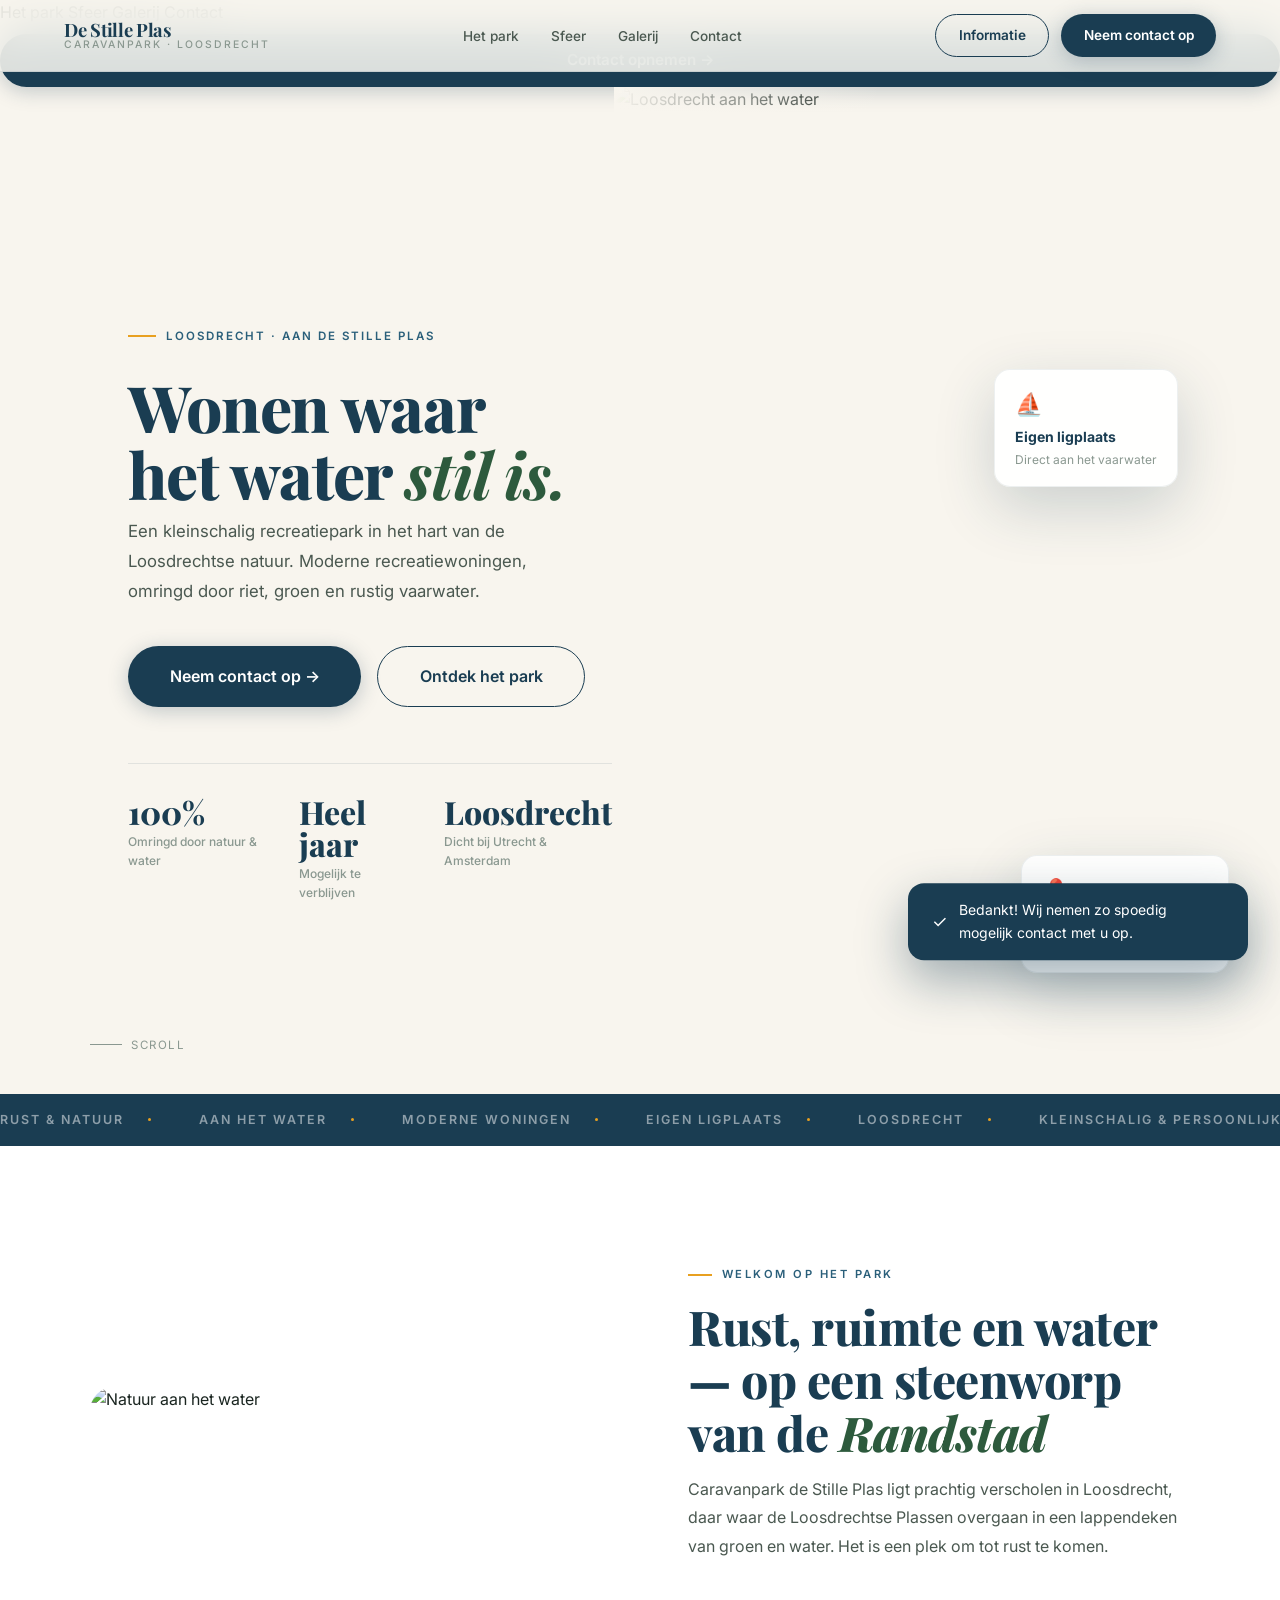
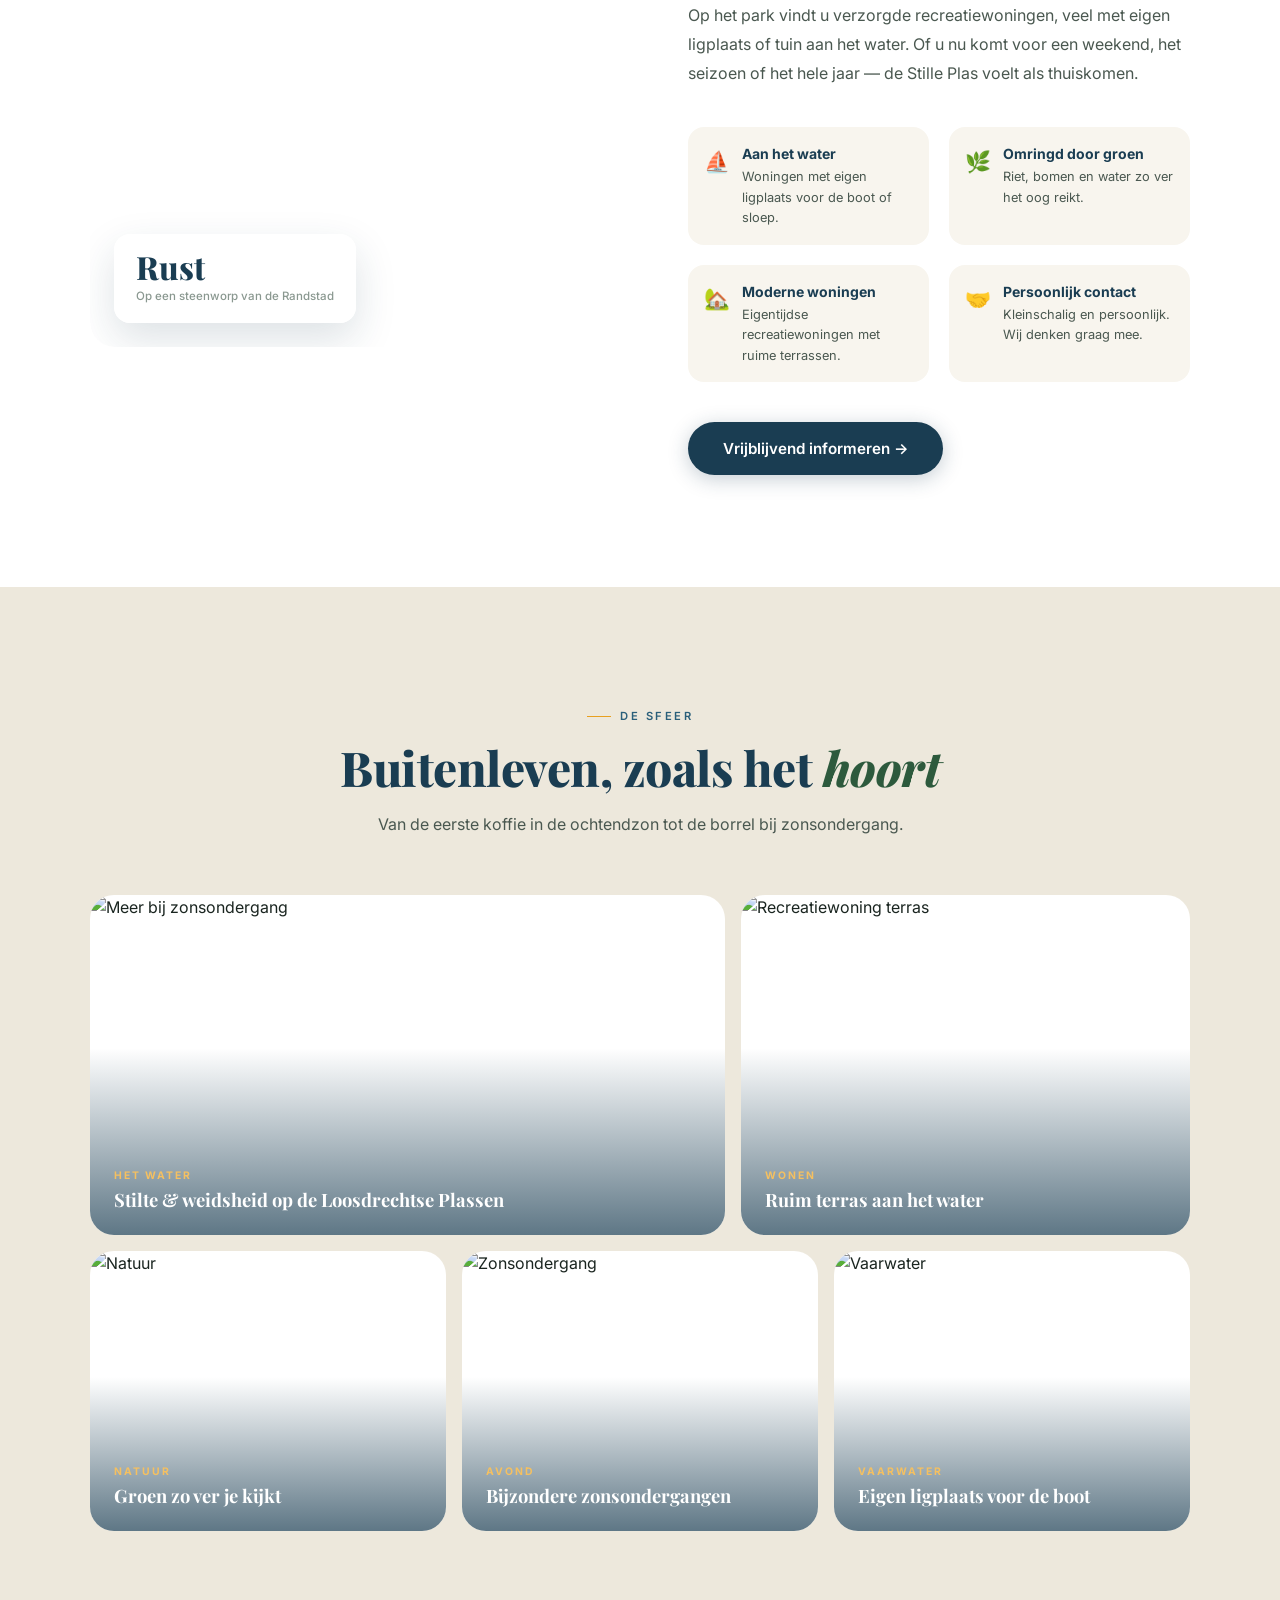
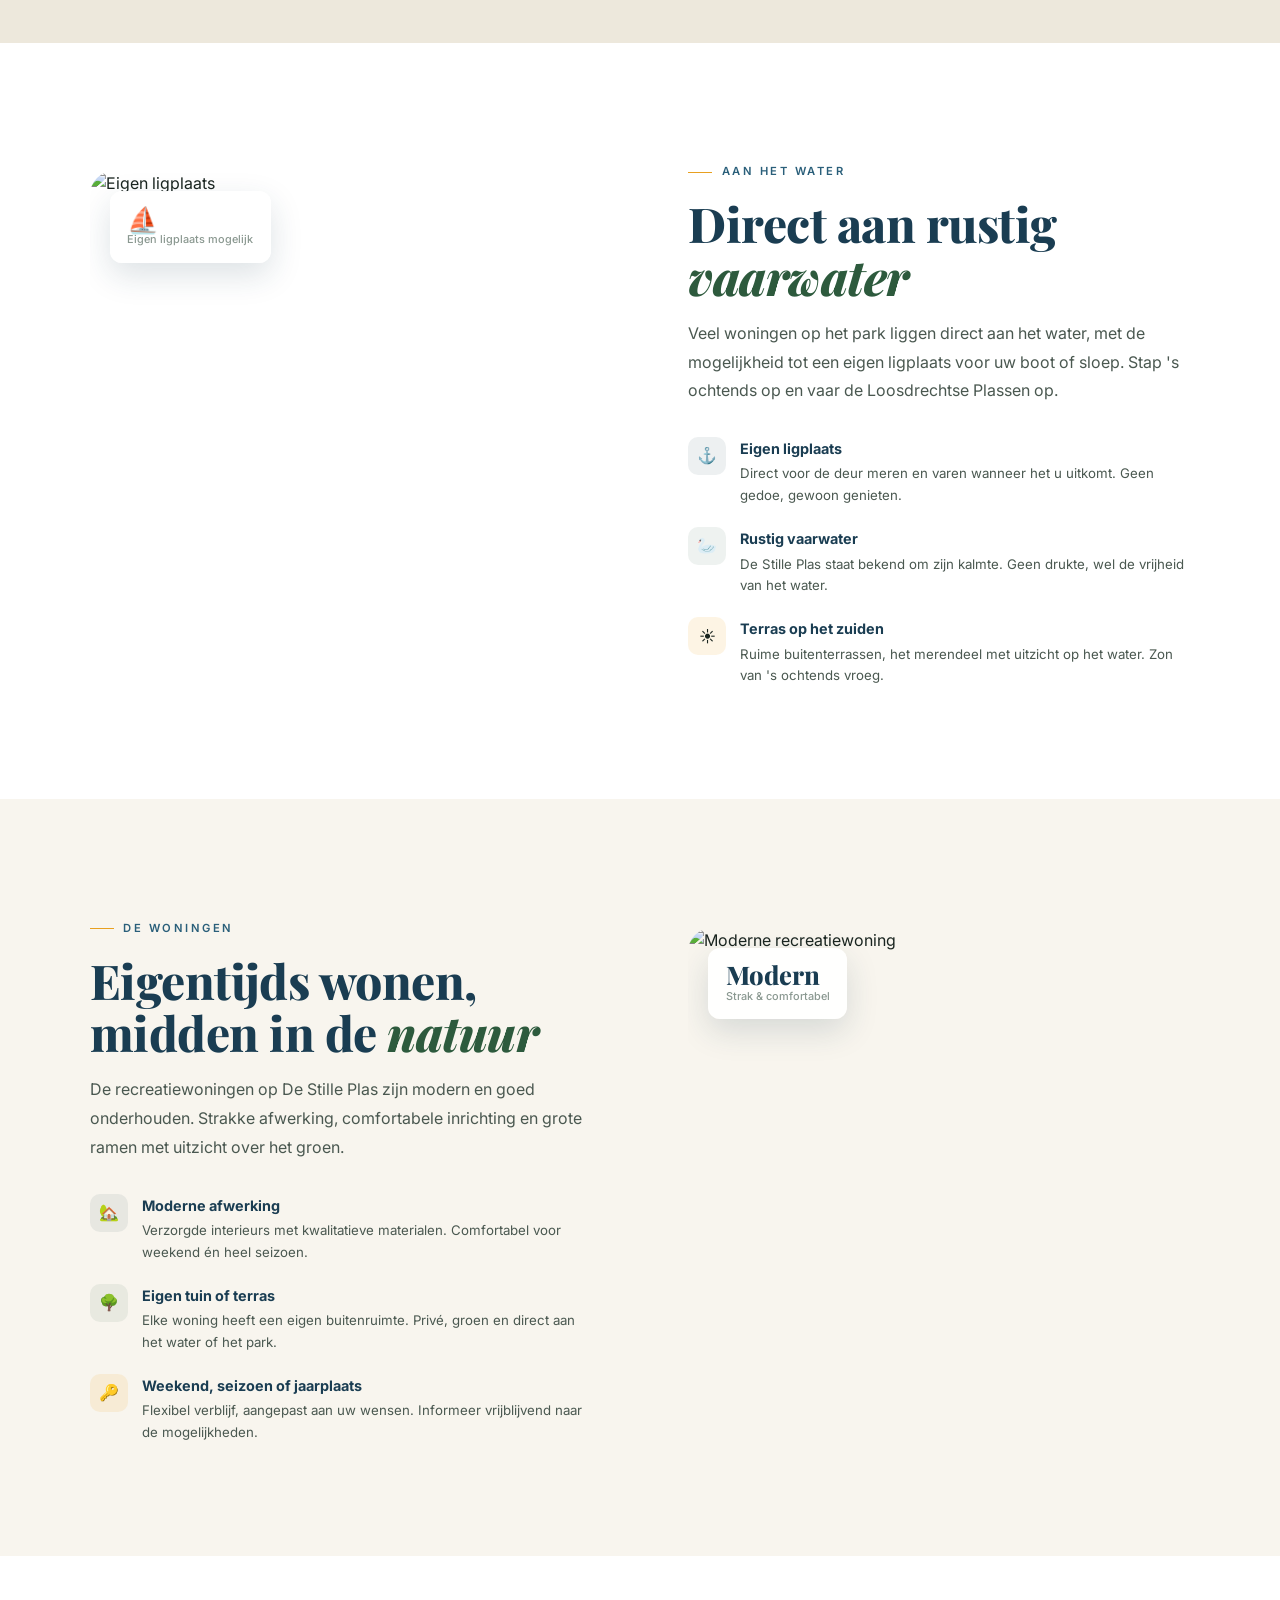
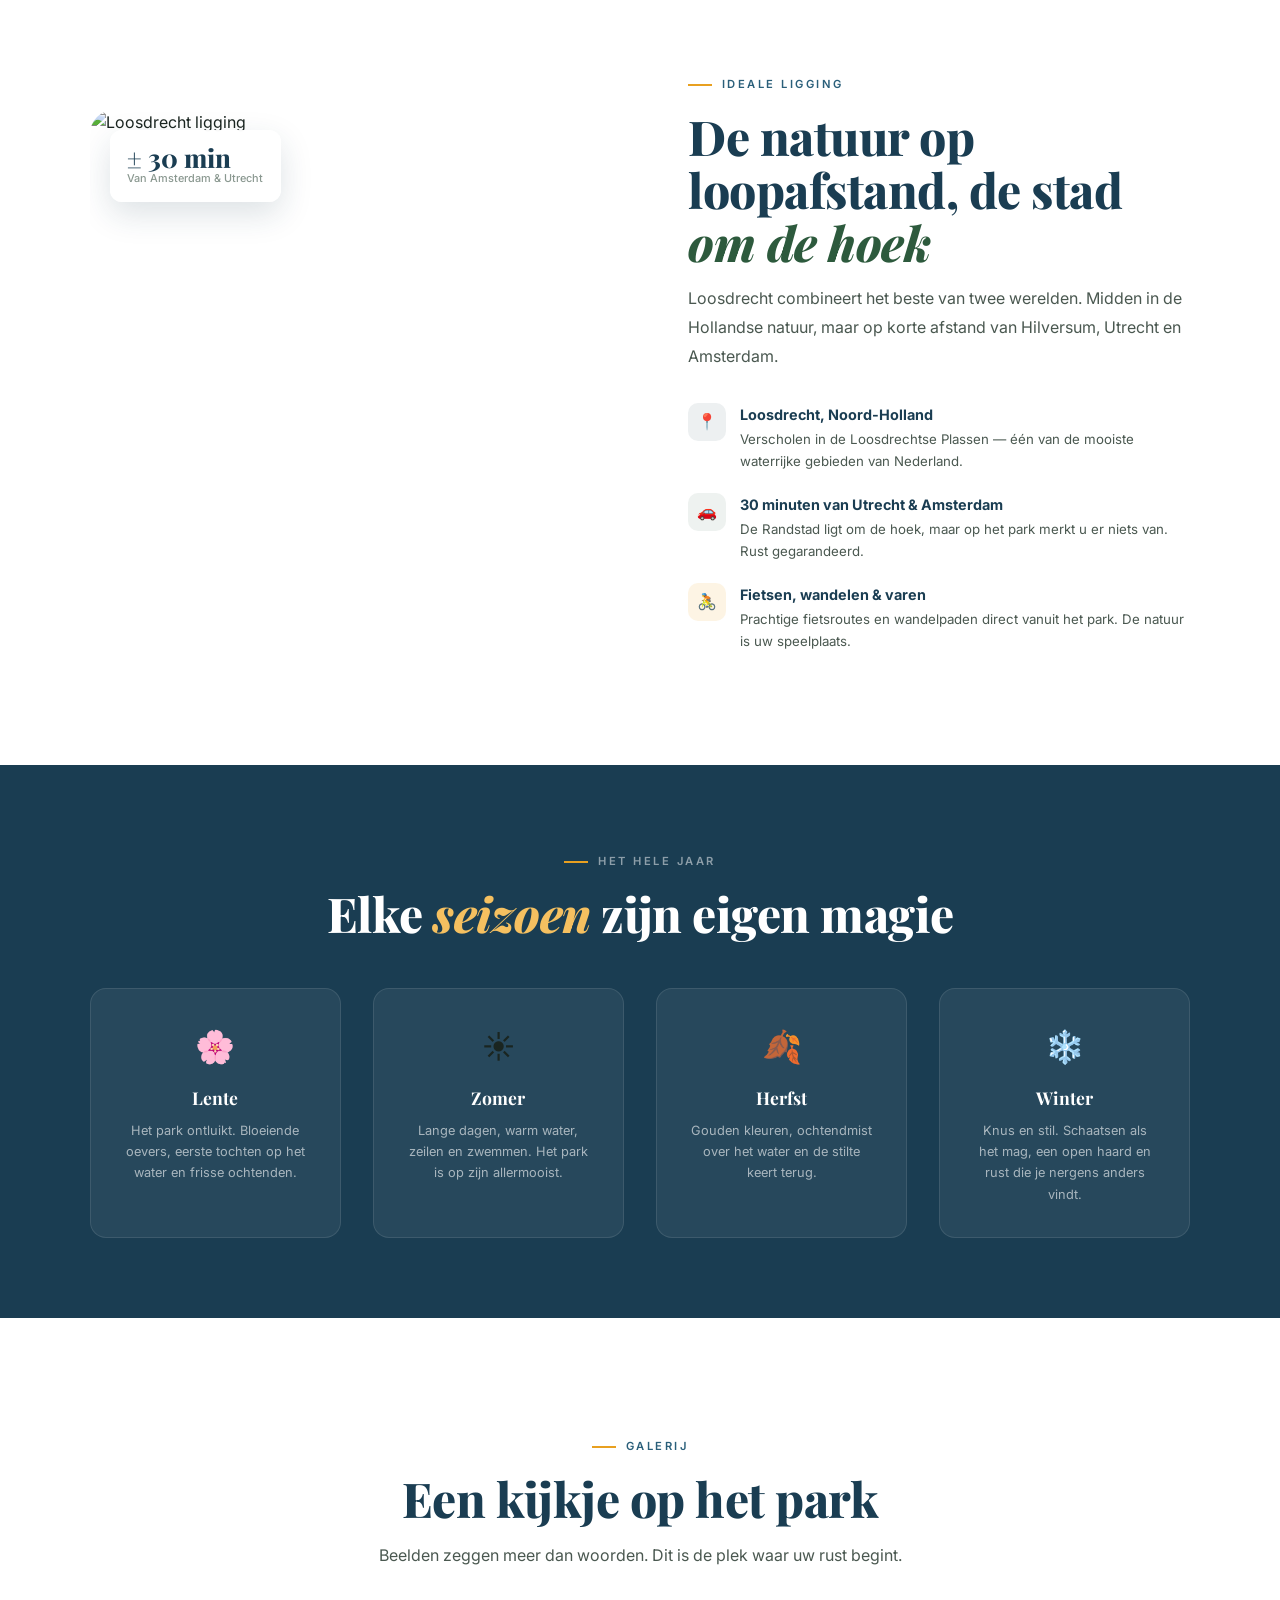
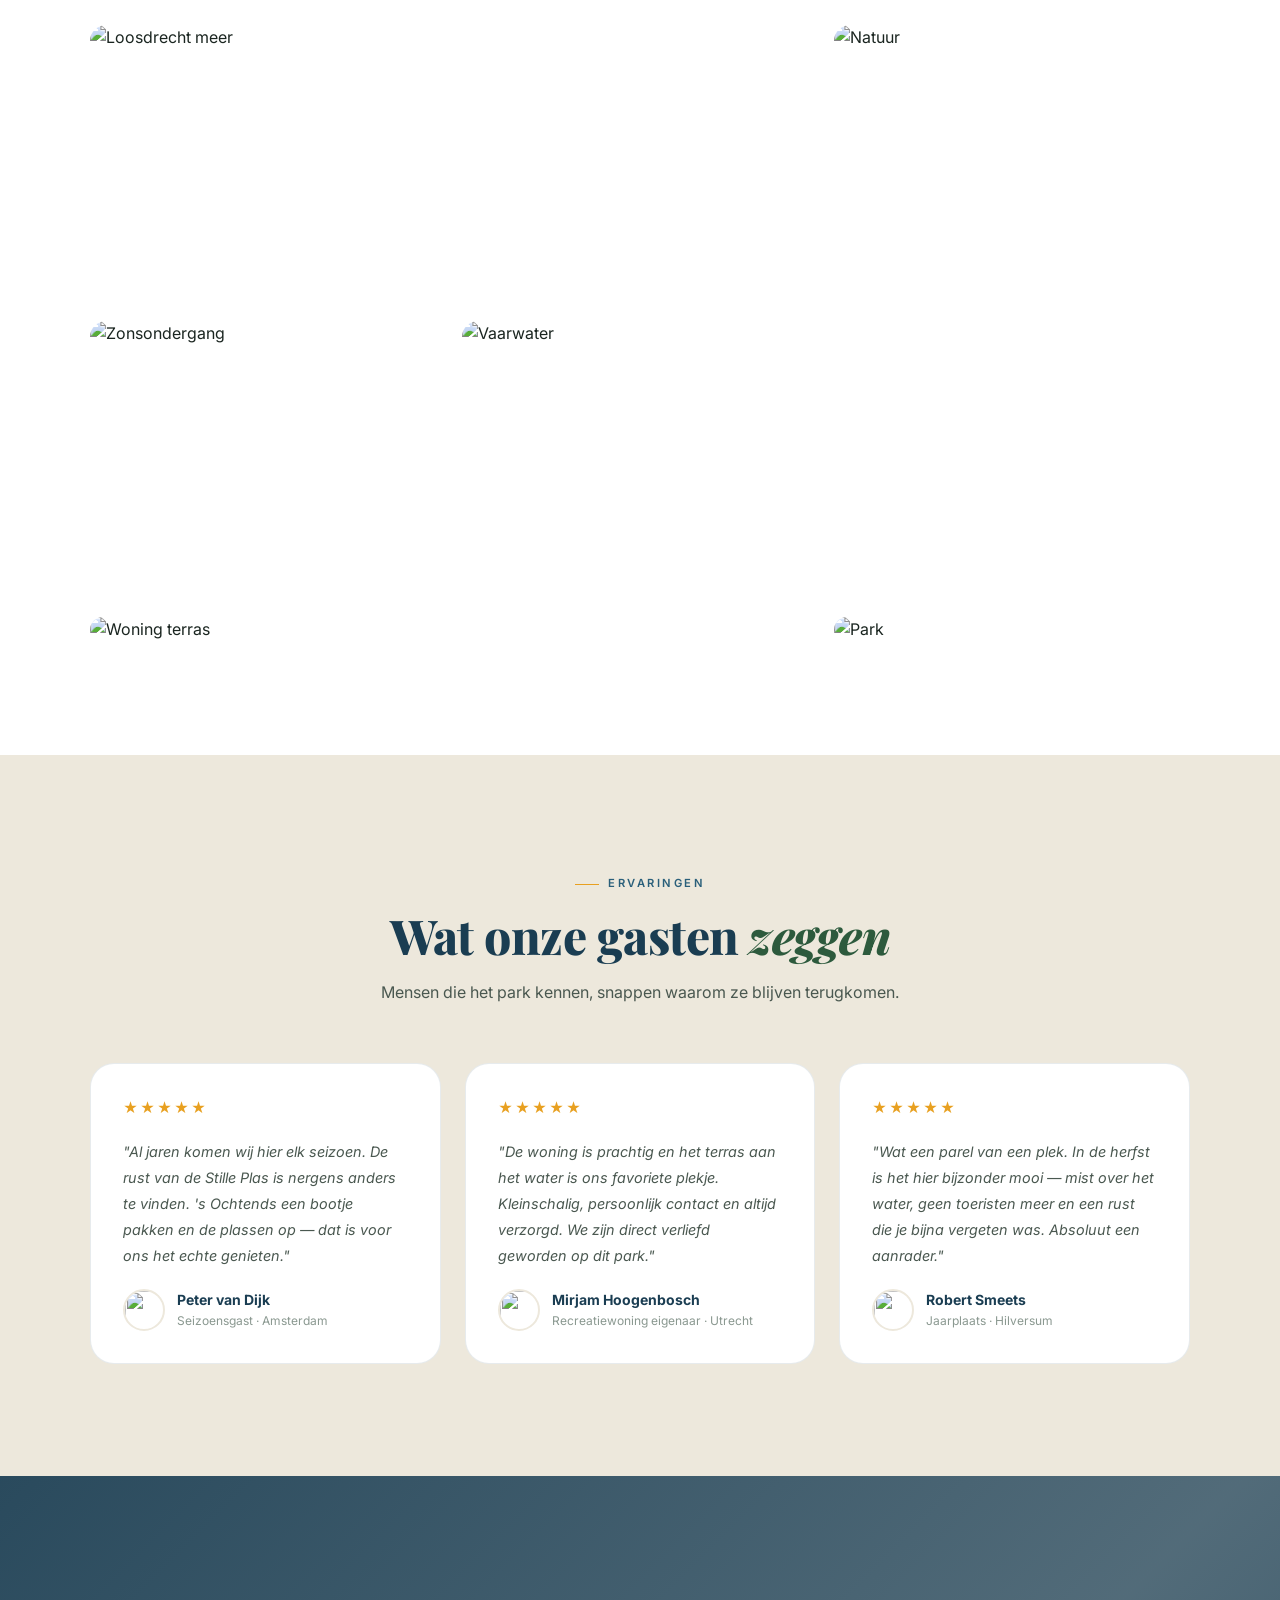
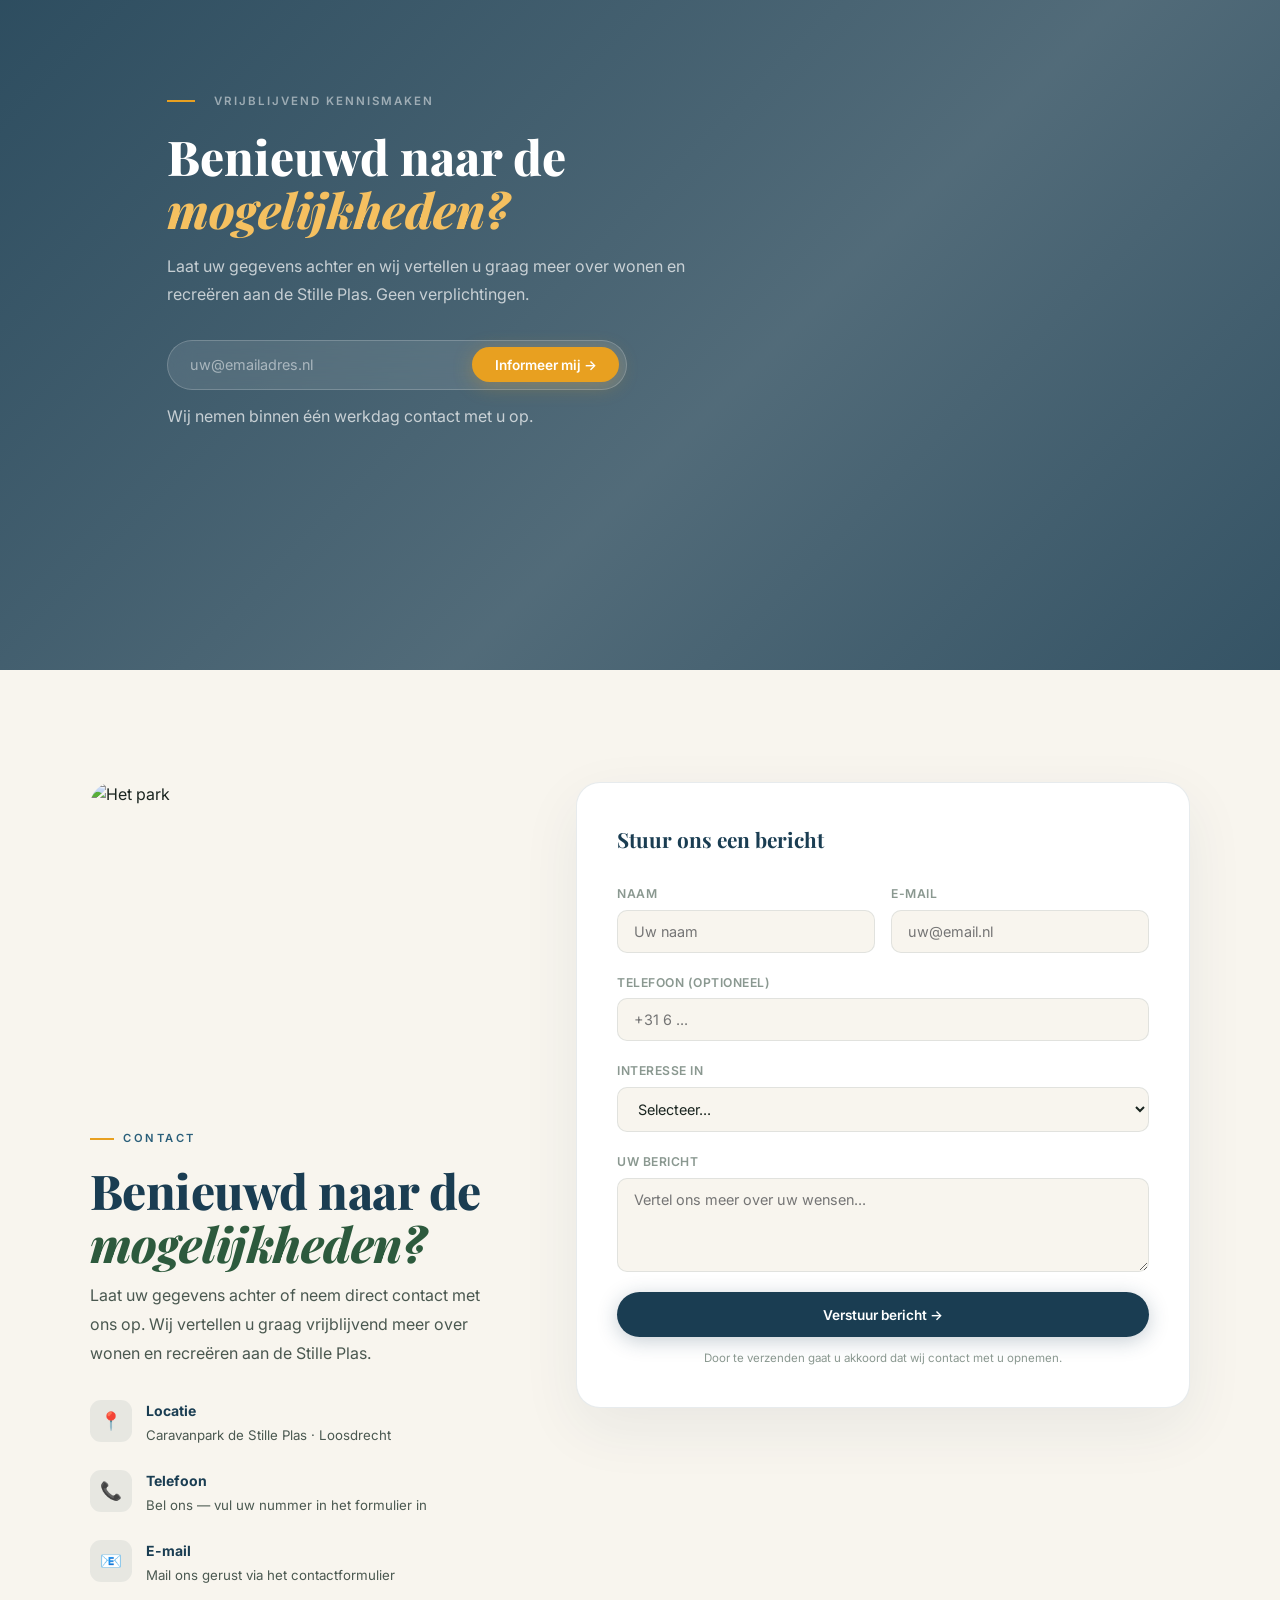
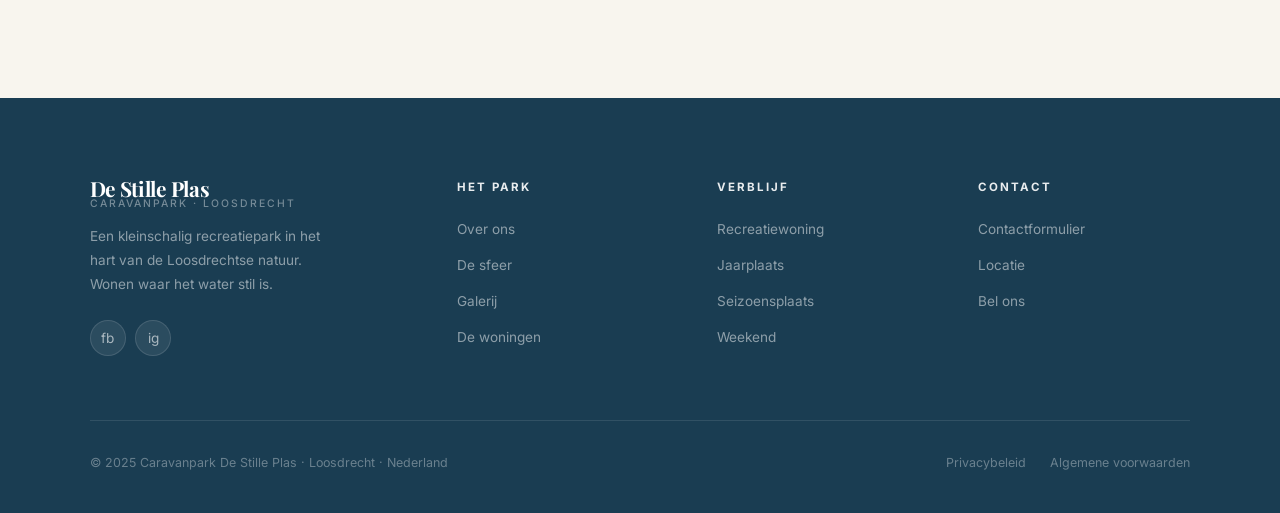
==== commit 43db18aa: "Rebuild site as De Stille Plas caravanpark Loosdrecht Complete redesign based on original caravanpar" ====
--- a/index.html
+++ b/index.html
@@ -3,642 +3,605 @@
 <head>
   <meta charset="UTF-8" />
   <meta name="viewport" content="width=device-width, initial-scale=1.0" />
-  <title>Nexora — Digitale Groei voor Winkels & Bedrijven</title>
-  <meta name="description" content="Het alles-in-één platform voor moderne winkels en bedrijven." />
+  <title>Caravanpark De Stille Plas — Recreatiewoningen in Loosdrecht</title>
+  <meta name="description" content="Kleinschalig recreatiepark in Loosdrecht. Moderne recreatiewoningen aan het water, omringd door riet, groen en rustig vaarwater." />
   <link rel="preconnect" href="https://fonts.googleapis.com" />
   <link rel="preconnect" href="https://fonts.gstatic.com" crossorigin />
-  <link href="https://fonts.googleapis.com/css2?family=Inter:wght@300;400;500;600;700;800;900&family=Syne:wght@700;800&display=swap" rel="stylesheet" />
+  <link href="https://fonts.googleapis.com/css2?family=Inter:wght@300;400;500;600;700&family=Playfair+Display:ital,wght@0,700;0,800;1,600;1,700&display=swap" rel="stylesheet" />
   <style>
     *, *::before, *::after { box-sizing: border-box; margin: 0; padding: 0; }
 
     :root {
-      --bg: #07070f;
-      --bg2: #0c0c18;
-      --surface: #111120;
-      --surface2: #181828;
-      --border: rgba(255,255,255,0.07);
-      --accent: #7c6fff;
-      --accent2: #b06aff;
-      --accent3: #06d6c7;
-      --green: #10e88a;
-      --text: #f2f2ff;
-      --muted: #8080aa;
-      --radius: 18px;
-      --radius-lg: 26px;
+      --water: #1a3d52;
+      --water-mid: #2a5f7a;
+      --water-light: #4a8fa8;
+      --reed: #2d5a3d;
+      --reed-light: #3d7a52;
+      --sun: #e8a020;
+      --sun-light: #f5c060;
+      --cream: #f8f5ee;
+      --sand: #ede8dc;
+      --white: #ffffff;
+      --ink: #1a2520;
+      --ink-soft: #4a5850;
+      --muted: #8a9890;
+      --border: rgba(26,61,82,0.1);
+      --radius: 16px;
+      --radius-lg: 24px;
     }
 
     html { scroll-behavior: smooth; }
 
     body {
       font-family: 'Inter', sans-serif;
-      background: var(--bg);
-      color: var(--text);
+      background: var(--cream);
+      color: var(--ink);
       line-height: 1.6;
       overflow-x: hidden;
+      -webkit-font-smoothing: antialiased;
     }
 
     ::-webkit-scrollbar { width: 5px; }
-    ::-webkit-scrollbar-track { background: var(--bg); }
-    ::-webkit-scrollbar-thumb { background: var(--accent); border-radius: 99px; }
+    ::-webkit-scrollbar-track { background: var(--sand); }
+    ::-webkit-scrollbar-thumb { background: var(--water-light); border-radius: 99px; }
+
+    img { display: block; max-width: 100%; }
+    a { color: inherit; text-decoration: none; }
 
     /* ── Nav ── */
     nav {
       position: fixed; top: 0; left: 0; right: 0; z-index: 999;
       padding: 0 5%; height: 72px;
       display: flex; align-items: center; justify-content: space-between;
-      background: rgba(7,7,15,0.75);
-      backdrop-filter: blur(24px) saturate(180%);
+      background: rgba(248,245,238,0.88);
+      backdrop-filter: blur(20px) saturate(180%);
       border-bottom: 1px solid var(--border);
       transition: background 0.3s;
     }
 
     .nav-logo {
-      font-family: 'Syne', sans-serif; font-size: 1.5rem; font-weight: 800;
-      background: linear-gradient(135deg, #fff 0%, var(--accent2) 100%);
-      -webkit-background-clip: text; -webkit-text-fill-color: transparent; background-clip: text;
-      letter-spacing: -0.5px;
+      display: flex; flex-direction: column; line-height: 1;
+    }
+    .logo-main {
+      font-family: 'Playfair Display', serif;
+      font-size: 1.15rem; font-weight: 700;
+      color: var(--water); letter-spacing: -0.3px;
+    }
+    .logo-sub {
+      font-size: 0.65rem; font-weight: 500; letter-spacing: 2px;
+      text-transform: uppercase; color: var(--muted);
     }
 
     .nav-links { display: flex; gap: 2rem; list-style: none; }
-    .nav-links a { text-decoration: none; color: var(--muted); font-size: 0.88rem; font-weight: 500; transition: color 0.2s; }
-    .nav-links a:hover { color: var(--text); }
-
-    .nav-cta { display: flex; gap: 0.75rem; align-items: center; }
+    .nav-links a {
+      font-size: 0.85rem; font-weight: 500; color: var(--ink-soft);
+      transition: color 0.2s;
+    }
+    .nav-links a:hover { color: var(--water); }
+
+    .nav-cta { display: flex; gap: 0.75rem; }
 
     .btn {
       display: inline-flex; align-items: center; gap: 0.4rem;
       padding: 0.6rem 1.4rem; border-radius: 99px;
-      font-size: 0.875rem; font-weight: 600; cursor: pointer;
-      text-decoration: none; border: none; transition: all 0.22s;
-      font-family: inherit;
-    }
-    .btn-ghost {
-      background: transparent; color: var(--muted);
-      border: 1px solid var(--border);
-    }
-    .btn-ghost:hover { color: var(--text); border-color: rgba(255,255,255,0.2); background: rgba(255,255,255,0.05); }
+      font-size: 0.85rem; font-weight: 600; cursor: pointer;
+      text-decoration: none; border: none; font-family: inherit;
+      transition: all 0.22s;
+    }
+    .btn-outline {
+      background: transparent; color: var(--water);
+      border: 1.5px solid var(--water);
+    }
+    .btn-outline:hover { background: var(--water); color: #fff; }
     .btn-primary {
-      background: linear-gradient(135deg, var(--accent) 0%, var(--accent2) 100%);
-      color: #fff; box-shadow: 0 0 28px rgba(124,111,255,0.45);
-    }
-    .btn-primary:hover { transform: translateY(-1px); box-shadow: 0 4px 40px rgba(124,111,255,0.65); }
-    .btn-lg { padding: 0.9rem 2.2rem; font-size: 1rem; }
-    .btn-xl { padding: 1.1rem 2.8rem; font-size: 1.05rem; }
+      background: var(--water); color: #fff;
+      box-shadow: 0 4px 20px rgba(26,61,82,0.25);
+    }
+    .btn-primary:hover { background: var(--water-mid); box-shadow: 0 6px 28px rgba(26,61,82,0.35); transform: translateY(-1px); }
+    .btn-sun {
+      background: var(--sun); color: #fff;
+      box-shadow: 0 4px 20px rgba(232,160,32,0.3);
+    }
+    .btn-sun:hover { background: #d4911a; box-shadow: 0 6px 28px rgba(232,160,32,0.45); transform: translateY(-1px); }
+    .btn-lg { padding: 0.9rem 2.2rem; font-size: 0.95rem; }
+    .btn-xl { padding: 1.05rem 2.6rem; font-size: 1rem; }
 
     .hamburger { display: none; flex-direction: column; gap: 5px; cursor: pointer; padding: 4px; }
-    .hamburger span { display: block; width: 24px; height: 2px; background: var(--text); border-radius: 99px; transition: all 0.3s; }
+    .hamburger span { display: block; width: 22px; height: 2px; background: var(--ink); border-radius: 99px; transition: all 0.3s; }
 
     /* ── Hero ── */
     .hero {
       min-height: 100vh;
-      display: grid; grid-template-columns: 1fr 1fr;
-      align-items: center;
-      gap: 4rem;
-      padding: 110px 6% 80px;
-      position: relative; overflow: hidden;
-    }
-
-    .hero-bg {
-      position: absolute; inset: 0; z-index: 0;
-      background: url('https://images.unsplash.com/photo-1441986300917-64674bd600d8?w=1800&q=85&auto=format&fit=crop') center/cover no-repeat;
-      opacity: 0.08;
-    }
-
-    .hero-bg::after {
-      content: '';
-      position: absolute; inset: 0;
-      background: linear-gradient(135deg, rgba(7,7,15,0.95) 0%, rgba(7,7,15,0.6) 50%, rgba(7,7,15,0.92) 100%);
-    }
-
-    .hero-glow {
-      position: absolute; border-radius: 50%; filter: blur(140px); pointer-events: none; z-index: 0;
-    }
-    .hero-glow-1 {
-      width: 700px; height: 700px;
-      background: rgba(124,111,255,0.14);
-      top: -200px; left: -150px;
-      animation: float1 9s ease-in-out infinite;
-    }
-    .hero-glow-2 {
-      width: 500px; height: 500px;
-      background: rgba(176,106,255,0.12);
-      bottom: -100px; right: 30%;
-      animation: float2 11s ease-in-out infinite;
-    }
-    @keyframes float1 { 0%,100%{transform:translate(0,0)} 50%{transform:translate(50px,30px)} }
-    @keyframes float2 { 0%,100%{transform:translate(0,0)} 50%{transform:translate(-30px,-40px)} }
-
-    .hero-left { position: relative; z-index: 1; }
-
-    .hero-badge {
-      display: inline-flex; align-items: center; gap: 0.5rem;
-      background: rgba(124,111,255,0.12);
-      border: 1px solid rgba(124,111,255,0.3);
-      border-radius: 99px; padding: 0.4rem 1rem;
-      font-size: 0.78rem; font-weight: 600; color: #b4a8ff;
-      margin-bottom: 1.75rem;
-    }
-    .badge-dot {
-      width: 6px; height: 6px; background: var(--green); border-radius: 50%;
-      animation: pulse 2s ease-in-out infinite;
-    }
-    @keyframes pulse { 0%,100%{opacity:1;transform:scale(1)} 50%{opacity:0.5;transform:scale(1.4)} }
-
-    .hero h1 {
-      font-family: 'Syne', sans-serif;
-      font-size: clamp(2.8rem, 5vw, 4.6rem);
-      font-weight: 800; line-height: 1.05; letter-spacing: -2px;
-      margin-bottom: 1.5rem;
-    }
-
-    .gradient-text {
-      background: linear-gradient(135deg, var(--accent) 0%, var(--accent2) 50%, var(--accent3) 100%);
-      -webkit-background-clip: text; -webkit-text-fill-color: transparent; background-clip: text;
-    }
-
-    .hero-sub {
-      font-size: 1.1rem; color: var(--muted);
-      max-width: 500px; margin-bottom: 2.5rem; line-height: 1.75;
-    }
-
-    .hero-actions { display: flex; gap: 1rem; flex-wrap: wrap; margin-bottom: 3rem; }
-
-    .hero-trust {
-      display: flex; align-items: center; gap: 1rem;
-      font-size: 0.8rem; color: var(--muted);
-    }
-    .trust-avatars { display: flex; }
-    .trust-avatars img {
-      width: 32px; height: 32px; border-radius: 50%;
-      border: 2px solid var(--bg);
-      margin-left: -8px; object-fit: cover;
-    }
-    .trust-avatars img:first-child { margin-left: 0; }
-
-    /* Hero right — photo bento */
-    .hero-right {
-      position: relative; z-index: 1;
+      position: relative;
       display: grid;
       grid-template-columns: 1fr 1fr;
-      grid-template-rows: auto auto;
-      gap: 1rem;
-    }
-
-    .hero-photo {
+      align-items: center;
+      overflow: hidden;
+    }
+
+    .hero-photo-side {
+      position: absolute; right: 0; top: 0; bottom: 0;
+      width: 52%;
+    }
+    .hero-photo-side img {
+      width: 100%; height: 100%; object-fit: cover;
+    }
+    .hero-photo-side::before {
+      content: '';
+      position: absolute; inset: 0; z-index: 1;
+      background: linear-gradient(to right, var(--cream) 0%, transparent 40%);
+    }
+    .hero-photo-side::after {
+      content: '';
+      position: absolute; inset: 0; z-index: 1;
+      background: linear-gradient(to top, rgba(248,245,238,0.4) 0%, transparent 30%);
+    }
+
+    .hero-left {
+      position: relative; z-index: 2;
+      padding: 120px 5% 80px 7%;
+    }
+
+    .hero-tag {
+      display: inline-flex; align-items: center; gap: 0.6rem;
+      font-size: 0.72rem; font-weight: 600; letter-spacing: 2px;
+      text-transform: uppercase; color: var(--water-mid);
+      margin-bottom: 1.75rem;
+    }
+    .hero-tag::before {
+      content: '';
+      display: block; width: 28px; height: 1.5px;
+      background: var(--sun);
+    }
+
+    .hero h1 {
+      font-family: 'Playfair Display', serif;
+      font-size: clamp(2.8rem, 5vw, 4.5rem);
+      font-weight: 800; line-height: 1.05;
+      letter-spacing: -1px; color: var(--water);
+      margin-bottom: 0.5rem;
+    }
+
+    .hero h1 em {
+      font-style: italic; font-weight: 700;
+      color: var(--reed);
+    }
+
+    .hero-sub {
+      font-size: 1.05rem; color: var(--ink-soft);
+      max-width: 460px; margin-bottom: 2.5rem;
+      line-height: 1.8;
+    }
+
+    .hero-actions { display: flex; gap: 1rem; flex-wrap: wrap; margin-bottom: 3.5rem; }
+
+    .hero-stats {
+      display: flex; gap: 2.5rem;
+      padding-top: 2rem;
+      border-top: 1px solid var(--border);
+    }
+    .hstat-num {
+      font-family: 'Playfair Display', serif;
+      font-size: 2rem; font-weight: 800;
+      color: var(--water); line-height: 1;
+    }
+    .hstat-lbl { font-size: 0.75rem; color: var(--muted); font-weight: 500; margin-top: 0.2rem; }
+
+    /* Floating card on hero */
+    .hero-card {
+      position: absolute; z-index: 10;
+      background: rgba(255,255,255,0.92);
+      backdrop-filter: blur(16px);
       border-radius: var(--radius);
-      overflow: hidden; position: relative;
-    }
-    .hero-photo img {
-      width: 100%; height: 100%; object-fit: cover;
-      display: block; transition: transform 0.5s ease;
-    }
-    .hero-photo:hover img { transform: scale(1.05); }
-    .hero-photo.tall { grid-row: span 2; }
-
-    .photo-overlay {
-      position: absolute; inset: 0;
-      background: linear-gradient(to top, rgba(7,7,15,0.5) 0%, transparent 50%);
-      pointer-events: none;
-    }
-
-    .photo-chip {
-      position: absolute; bottom: 12px; left: 12px;
-      background: rgba(7,7,15,0.8); backdrop-filter: blur(10px);
-      border: 1px solid var(--border); border-radius: 99px;
-      padding: 0.3rem 0.8rem; font-size: 0.72rem; font-weight: 600;
-      color: var(--text);
-    }
-
-    /* Float card on hero */
-    .float-card {
-      position: absolute; z-index: 10;
-      background: rgba(17,17,32,0.9); backdrop-filter: blur(20px);
-      border: 1px solid rgba(124,111,255,0.25);
-      border-radius: 14px; padding: 0.9rem 1.1rem;
-      box-shadow: 0 20px 60px rgba(0,0,0,0.5);
-    }
-    .float-card.card-revenue {
-      bottom: -20px; left: -30px;
-    }
-    .float-card.card-orders {
-      top: 20px; right: -20px;
-    }
-    .float-card-label { font-size: 0.68rem; color: var(--muted); font-weight: 600; text-transform: uppercase; letter-spacing: 0.8px; margin-bottom: 0.3rem; }
-    .float-card-value { font-family: 'Syne', sans-serif; font-size: 1.4rem; font-weight: 800; line-height: 1; }
-    .float-card-trend { font-size: 0.7rem; color: var(--green); font-weight: 600; margin-top: 0.2rem; }
+      padding: 1rem 1.25rem;
+      box-shadow: 0 20px 60px rgba(26,61,82,0.2);
+      border: 1px solid rgba(26,61,82,0.08);
+    }
+    .hero-card.card-location {
+      bottom: 12%; right: 4%;
+    }
+    .hero-card.card-water {
+      top: 28%; right: 8%;
+    }
+    .card-icon { font-size: 1.4rem; margin-bottom: 0.3rem; }
+    .card-title { font-weight: 700; font-size: 0.875rem; color: var(--water); }
+    .card-desc { font-size: 0.75rem; color: var(--muted); margin-top: 0.1rem; }
+
+    /* scroll indicator */
+    .scroll-hint {
+      position: absolute; bottom: 2.5rem; left: 7%;
+      display: flex; align-items: center; gap: 0.6rem;
+      font-size: 0.72rem; letter-spacing: 1.5px;
+      text-transform: uppercase; color: var(--muted);
+      animation: fadeInUp 1s 1.5s both;
+    }
+    .scroll-line {
+      width: 32px; height: 1px; background: var(--muted);
+      animation: scrollAnim 2s ease-in-out infinite;
+    }
+    @keyframes scrollAnim { 0%,100%{opacity:0.4;transform:scaleX(0.5)} 50%{opacity:1;transform:scaleX(1)} }
+    @keyframes fadeInUp { from{opacity:0;transform:translateY(12px)} to{opacity:1;transform:translateY(0)} }
 
     /* ── Marquee ── */
     .marquee-section {
-      padding: 2.5rem 0;
-      border-top: 1px solid var(--border);
-      border-bottom: 1px solid var(--border);
-      background: var(--bg2);
+      background: var(--water);
+      padding: 1rem 0;
       overflow: hidden;
     }
-    .marquee-label { text-align: center; font-size: 0.72rem; text-transform: uppercase; letter-spacing: 2px; color: var(--muted); margin-bottom: 1.75rem; }
-    .marquee-track { display: flex; gap: 4rem; animation: marquee 28s linear infinite; width: max-content; }
+    .marquee-track {
+      display: flex; gap: 3rem;
+      animation: marquee 24s linear infinite;
+      width: max-content;
+    }
     @keyframes marquee { 0%{transform:translateX(0)} 100%{transform:translateX(-50%)} }
     .marquee-item {
-      font-family: 'Syne', sans-serif; font-size: 1rem; font-weight: 700;
-      color: rgba(255,255,255,0.18); white-space: nowrap;
-      display: flex; align-items: center; gap: 1rem;
-    }
-    .marquee-item span { display: inline-block; width: 4px; height: 4px; background: var(--accent); border-radius: 50%; }
-
-    /* ── Sections ── */
-    section { padding: 7rem 6%; }
+      font-size: 0.78rem; font-weight: 600; letter-spacing: 2px;
+      text-transform: uppercase; color: rgba(255,255,255,0.5);
+      white-space: nowrap; display: flex; align-items: center; gap: 1.5rem;
+    }
+    .marquee-item span { width: 3px; height: 3px; background: var(--sun); border-radius: 50%; display: inline-block; }
+
+    /* ── Section base ── */
+    section { padding: 7rem 7%; }
 
     .section-tag {
-      display: inline-flex; align-items: center; gap: 0.5rem;
-      font-size: 0.72rem; font-weight: 700; text-transform: uppercase;
-      letter-spacing: 2px; color: var(--accent); margin-bottom: 1rem;
-    }
-    .section-tag::before { content:''; display:block; width:18px; height:2px; background:var(--accent); border-radius:99px; }
+      display: inline-flex; align-items: center; gap: 0.6rem;
+      font-size: 0.7rem; font-weight: 600; letter-spacing: 2.5px;
+      text-transform: uppercase; color: var(--water-mid);
+      margin-bottom: 1rem;
+    }
+    .section-tag::before { content:''; display:block; width:24px; height:1.5px; background:var(--sun); }
 
     .section-title {
-      font-family: 'Syne', sans-serif;
-      font-size: clamp(2rem, 4vw, 3.2rem);
-      font-weight: 800; line-height: 1.08; letter-spacing: -1px; margin-bottom: 1rem;
-    }
-    .section-sub { font-size: 1.05rem; color: var(--muted); max-width: 560px; line-height: 1.75; }
-
-    /* ── Showcase bento ── */
-    .showcase-section { background: var(--bg2); }
-
-    .showcase-header { text-align: center; margin-bottom: 4rem; }
-    .showcase-header .section-sub { margin: 0 auto; }
+      font-family: 'Playfair Display', serif;
+      font-size: clamp(2rem, 4vw, 3rem);
+      font-weight: 800; line-height: 1.1;
+      letter-spacing: -0.5px; color: var(--water);
+      margin-bottom: 1rem;
+    }
+    .section-title em { font-style: italic; color: var(--reed); }
+    .section-sub { font-size: 1rem; color: var(--ink-soft); max-width: 540px; line-height: 1.8; }
+
+    /* ── Welkom ── */
+    .welkom-section { background: var(--white); }
+    .welkom-grid { display: grid; grid-template-columns: 1fr 1fr; gap: 6rem; align-items: center; }
+
+    .welkom-img-wrap {
+      position: relative; border-radius: var(--radius-lg); overflow: hidden;
+      height: 560px;
+    }
+    .welkom-img-wrap img { width: 100%; height: 100%; object-fit: cover; }
+    .welkom-img-badge {
+      position: absolute; bottom: 24px; left: 24px;
+      background: rgba(255,255,255,0.94); backdrop-filter: blur(12px);
+      border-radius: var(--radius); padding: 1.1rem 1.4rem;
+      box-shadow: 0 16px 40px rgba(26,61,82,0.15);
+    }
+    .badge-big { font-family: 'Playfair Display', serif; font-size: 2rem; font-weight: 800; color: var(--water); line-height: 1; }
+    .badge-lbl { font-size: 0.72rem; color: var(--muted); font-weight: 500; margin-top: 0.2rem; }
+
+    .welkom-text .section-sub { max-width: 100%; margin-bottom: 2.5rem; }
+
+    .welkom-kenmerken {
+      display: grid; grid-template-columns: 1fr 1fr;
+      gap: 1.25rem; margin-top: 2rem;
+    }
+    .kenmerk {
+      display: flex; gap: 0.75rem; align-items: flex-start;
+      background: var(--cream); border-radius: var(--radius);
+      padding: 1rem;
+    }
+    .kenmerk-icon { font-size: 1.3rem; flex-shrink: 0; margin-top: 0.1rem; }
+    .kenmerk h4 { font-weight: 700; font-size: 0.875rem; color: var(--water); margin-bottom: 0.1rem; }
+    .kenmerk p { font-size: 0.8rem; color: var(--ink-soft); line-height: 1.6; }
+
+    /* ── Bento / sfeer ── */
+    .bento-section { background: var(--sand); }
+    .bento-header { text-align: center; margin-bottom: 3.5rem; }
+    .bento-header .section-sub { margin: 0 auto; }
 
     .bento {
       display: grid;
       grid-template-columns: repeat(12, 1fr);
-      grid-template-rows: 320px 320px;
+      grid-template-rows: 340px 280px;
       gap: 1rem;
     }
-
     .bento-cell {
       border-radius: var(--radius-lg); overflow: hidden;
-      position: relative; background: var(--surface);
-      border: 1px solid var(--border);
-    }
-    .bento-cell img {
-      width: 100%; height: 100%; object-fit: cover; display: block;
-      transition: transform 0.6s ease;
-    }
-    .bento-cell:hover img { transform: scale(1.06); }
-
-    .bento-cell .bento-overlay {
-      position: absolute; inset: 0;
-      background: linear-gradient(to top, rgba(7,7,15,0.85) 0%, rgba(7,7,15,0.1) 60%);
-      pointer-events: none;
-    }
-
-    .bento-cell .bento-content {
-      position: absolute; bottom: 0; left: 0; right: 0;
-      padding: 1.5rem;
-    }
-    .bento-label {
-      font-size: 0.7rem; font-weight: 700; text-transform: uppercase;
-      letter-spacing: 1.5px; color: var(--accent); margin-bottom: 0.4rem;
-    }
-    .bento-title {
-      font-family: 'Syne', sans-serif; font-size: 1.15rem; font-weight: 800;
-      line-height: 1.2; color: #fff;
-    }
-    .bento-sub { font-size: 0.8rem; color: rgba(255,255,255,0.6); margin-top: 0.3rem; }
-
-    /* Bento sizing */
-    .bento-cell:nth-child(1) { grid-column: span 5; grid-row: span 2; }
-    .bento-cell:nth-child(2) { grid-column: span 4; }
-    .bento-cell:nth-child(3) { grid-column: span 3; }
-    .bento-cell:nth-child(4) { grid-column: span 3; }
+      position: relative; background: var(--white);
+    }
+    .bento-cell img { width: 100%; height: 100%; object-fit: cover; transition: transform 0.6s ease; }
+    .bento-cell:hover img { transform: scale(1.05); }
+    .bento-cell .ov { position: absolute; inset: 0; background: linear-gradient(to top, rgba(26,61,82,0.7) 0%, transparent 55%); }
+    .bento-cell .bc { position: absolute; bottom: 0; left: 0; right: 0; padding: 1.5rem; }
+    .bc-label { font-size: 0.65rem; font-weight: 700; text-transform: uppercase; letter-spacing: 2px; color: var(--sun-light); margin-bottom: 0.3rem; }
+    .bc-title { font-family: 'Playfair Display', serif; font-size: 1.15rem; font-weight: 700; color: #fff; line-height: 1.2; }
+
+    .bento-cell:nth-child(1) { grid-column: span 7; }
+    .bento-cell:nth-child(2) { grid-column: span 5; }
+    .bento-cell:nth-child(3) { grid-column: span 4; }
+    .bento-cell:nth-child(4) { grid-column: span 4; }
     .bento-cell:nth-child(5) { grid-column: span 4; }
 
-    /* ── Features split ── */
-    .feature-split {
-      display: grid; grid-template-columns: 1fr 1fr;
-      gap: 6rem; align-items: center;
-      padding: 7rem 6%;
-    }
-    .feature-split.reverse { direction: rtl; }
-    .feature-split.reverse > * { direction: ltr; }
-
-    .feature-split-img {
+    /* ── Feature splits ── */
+    .split { display: grid; grid-template-columns: 1fr 1fr; gap: 6rem; align-items: center; padding: 7rem 7%; }
+    .split.bg-white { background: var(--white); }
+    .split.bg-cream { background: var(--cream); }
+    .split.bg-sand  { background: var(--sand); }
+    .split.reverse { direction: rtl; }
+    .split.reverse > * { direction: ltr; }
+
+    .split-img {
       position: relative; border-radius: var(--radius-lg); overflow: hidden;
-      height: 480px;
-    }
-    .feature-split-img img {
-      width: 100%; height: 100%; object-fit: cover;
-      display: block;
-    }
-    .feature-split-img::after {
-      content: '';
-      position: absolute; inset: 0;
-      background: linear-gradient(135deg, rgba(124,111,255,0.15) 0%, transparent 60%);
-      pointer-events: none;
-    }
-
-    .img-badge {
-      position: absolute; top: 20px; right: 20px;
-      background: rgba(10,10,20,0.85); backdrop-filter: blur(16px);
-      border: 1px solid rgba(124,111,255,0.3);
-      border-radius: 14px; padding: 1rem 1.25rem;
-    }
-    .img-badge-val {
-      font-family: 'Syne', sans-serif; font-size: 1.8rem; font-weight: 800;
-      background: linear-gradient(135deg, #fff, var(--accent2));
-      -webkit-background-clip: text; -webkit-text-fill-color: transparent; background-clip: text;
-    }
-    .img-badge-label { font-size: 0.72rem; color: var(--muted); font-weight: 600; }
-
-    .feature-list { display: flex; flex-direction: column; gap: 1.25rem; margin-top: 2rem; }
-    .feature-item { display: flex; gap: 1rem; align-items: flex-start; }
-    .feature-item-icon {
-      width: 40px; height: 40px; border-radius: 11px; flex-shrink: 0;
-      display: flex; align-items: center; justify-content: center; font-size: 1.1rem;
-    }
-    .fi-purple { background: rgba(124,111,255,0.12); }
-    .fi-cyan { background: rgba(6,214,199,0.12); }
-    .fi-green { background: rgba(16,232,138,0.12); }
-    .feature-item h4 { font-weight: 700; font-size: 0.95rem; margin-bottom: 0.2rem; }
-    .feature-item p { font-size: 0.85rem; color: var(--muted); line-height: 1.65; }
-
-    /* ── Stats strip ── */
-    .stats-strip {
-      background: linear-gradient(135deg, rgba(124,111,255,0.08) 0%, rgba(176,106,255,0.06) 100%);
-      border-top: 1px solid rgba(124,111,255,0.15);
-      border-bottom: 1px solid rgba(124,111,255,0.15);
-      padding: 4rem 6%;
-    }
-    .stats-inner { display: grid; grid-template-columns: repeat(4,1fr); gap: 2rem; text-align: center; }
-    .stat-num {
-      font-family: 'Syne', sans-serif; font-size: 3rem; font-weight: 800; letter-spacing: -2px;
-      background: linear-gradient(135deg, #fff, var(--accent2));
-      -webkit-background-clip: text; -webkit-text-fill-color: transparent; background-clip: text;
-    }
-    .stat-lbl { font-size: 0.85rem; color: var(--muted); font-weight: 500; margin-top: 0.3rem; }
-
-    /* ── Pricing ── */
-    .pricing-section { background: var(--bg2); }
-    .pricing-header { text-align: center; margin-bottom: 4rem; }
-    .pricing-header .section-sub { margin: 0 auto; }
-
-    .pricing-toggle {
-      display: inline-flex; align-items: center; gap: 0;
-      background: var(--surface); border: 1px solid var(--border);
-      border-radius: 99px; padding: 0.3rem; margin-top: 1.75rem;
-    }
-    .toggle-opt {
-      padding: 0.45rem 1.3rem; border-radius: 99px;
-      font-size: 0.83rem; font-weight: 600; cursor: pointer;
-      transition: all 0.2s; color: var(--muted);
-    }
-    .toggle-opt.active { background: var(--accent); color: #fff; }
-
-    .pricing-grid {
-      display: grid; grid-template-columns: repeat(3,1fr);
-      gap: 1.5rem; max-width: 1100px; margin: 0 auto;
-    }
-    .pricing-card {
-      background: var(--surface); border: 1px solid var(--border);
-      border-radius: var(--radius-lg); padding: 2.5rem;
-      position: relative; transition: transform 0.3s, border-color 0.3s;
-    }
-    .pricing-card:hover { transform: translateY(-6px); }
-    .pricing-card.popular {
-      border-color: var(--accent);
-      background: linear-gradient(160deg, rgba(124,111,255,0.1) 0%, var(--surface) 70%);
-    }
-    .popular-badge {
-      position: absolute; top: -14px; left: 50%; transform: translateX(-50%);
-      background: linear-gradient(135deg, var(--accent), var(--accent2));
-      color: #fff; font-size: 0.7rem; font-weight: 700;
-      text-transform: uppercase; letter-spacing: 1px;
-      padding: 0.3rem 1rem; border-radius: 99px; white-space: nowrap;
-    }
-    .plan-name { font-size: 0.82rem; font-weight: 700; text-transform: uppercase; letter-spacing: 1.5px; color: var(--muted); margin-bottom: 1rem; }
-    .plan-price {
-      font-family: 'Syne', sans-serif; font-size: 3.2rem; font-weight: 800;
-      letter-spacing: -2px; line-height: 1; margin-bottom: 0.3rem;
-    }
-    .plan-price sup { font-size: 1.2rem; font-weight: 600; letter-spacing: 0; vertical-align: top; margin-top: 0.7rem; display: inline-block; }
-    .plan-period { font-size: 0.78rem; color: var(--muted); margin-bottom: 1.75rem; }
-    .plan-desc { font-size: 0.875rem; color: var(--muted); margin-bottom: 2rem; padding-bottom: 2rem; border-bottom: 1px solid var(--border); }
-    .plan-features { list-style: none; display: flex; flex-direction: column; gap: 0.75rem; margin-bottom: 2rem; }
-    .plan-features li { display: flex; align-items: center; gap: 0.6rem; font-size: 0.875rem; }
-    .check { width: 18px; height: 18px; border-radius: 50%; background: rgba(16,232,138,0.12); color: var(--green); display: flex; align-items: center; justify-content: center; font-size: 0.6rem; flex-shrink: 0; }
-    .cross { width: 18px; height: 18px; border-radius: 50%; background: rgba(255,255,255,0.04); color: var(--muted); display: flex; align-items: center; justify-content: center; font-size: 0.6rem; flex-shrink: 0; }
-    .grayed { color: var(--muted); }
+      height: 500px;
+    }
+    .split-img img { width: 100%; height: 100%; object-fit: cover; }
+    .split-img-badge {
+      position: absolute; top: 20px; left: 20px;
+      background: rgba(255,255,255,0.93); backdrop-filter: blur(12px);
+      border-radius: 12px; padding: 0.9rem 1.1rem;
+      box-shadow: 0 12px 32px rgba(26,61,82,0.15);
+    }
+    .sib-val { font-family: 'Playfair Display', serif; font-size: 1.6rem; font-weight: 800; color: var(--water); line-height: 1; }
+    .sib-lbl { font-size: 0.68rem; color: var(--muted); font-weight: 500; }
+
+    .split-list { display: flex; flex-direction: column; gap: 1.25rem; margin-top: 2rem; }
+    .split-item { display: flex; gap: 0.9rem; align-items: flex-start; }
+    .split-item-icon {
+      width: 38px; height: 38px; border-radius: 10px; flex-shrink: 0;
+      display: flex; align-items: center; justify-content: center; font-size: 1rem;
+    }
+    .si-water { background: rgba(26,61,82,0.08); }
+    .si-reed  { background: rgba(45,90,61,0.08); }
+    .si-sun   { background: rgba(232,160,32,0.12); }
+    .split-item h4 { font-weight: 700; font-size: 0.9rem; color: var(--water); margin-bottom: 0.2rem; }
+    .split-item p { font-size: 0.83rem; color: var(--ink-soft); line-height: 1.65; }
+
+    /* ── Seizoen strip ── */
+    .seizoen-strip {
+      background: var(--water);
+      padding: 5rem 7%;
+    }
+    .seizoen-inner { display: grid; grid-template-columns: repeat(4, 1fr); gap: 2rem; }
+    .seizoen-card {
+      background: rgba(255,255,255,0.06);
+      border: 1px solid rgba(255,255,255,0.1);
+      border-radius: var(--radius); padding: 2rem;
+      text-align: center;
+      transition: background 0.3s;
+    }
+    .seizoen-card:hover { background: rgba(255,255,255,0.12); }
+    .seizoen-icon { font-size: 2rem; margin-bottom: 0.75rem; }
+    .seizoen-name { font-family: 'Playfair Display', serif; font-size: 1.1rem; font-weight: 700; color: #fff; margin-bottom: 0.5rem; }
+    .seizoen-desc { font-size: 0.8rem; color: rgba(255,255,255,0.6); line-height: 1.65; }
+
+    /* ── Galerij ── */
+    .galerij-section { background: var(--white); }
+    .galerij-header { text-align: center; margin-bottom: 3.5rem; }
+    .galerij-grid {
+      display: grid;
+      grid-template-columns: repeat(3, 1fr);
+      grid-template-rows: 280px 280px;
+      gap: 1rem;
+    }
+    .galerij-item {
+      border-radius: var(--radius); overflow: hidden;
+      position: relative; cursor: pointer;
+    }
+    .galerij-item img { width: 100%; height: 100%; object-fit: cover; transition: transform 0.5s ease; }
+    .galerij-item:hover img { transform: scale(1.06); }
+    .galerij-item::after {
+      content: '+';
+      position: absolute; inset: 0; background: rgba(26,61,82,0.4);
+      display: flex; align-items: center; justify-content: center;
+      font-size: 2rem; color: #fff; font-weight: 300;
+      opacity: 0; transition: opacity 0.3s;
+    }
+    .galerij-item:hover::after { opacity: 1; }
+    .galerij-item:nth-child(1) { grid-column: span 2; }
+    .galerij-item:nth-child(4) { grid-column: span 1; }
+    .galerij-item:nth-child(5) { grid-column: span 2; }
 
     /* ── Testimonials ── */
-    .testimonials-section { position: relative; overflow: hidden; }
-    .testimonials-header { text-align: center; margin-bottom: 4rem; }
-
-    .testi-grid {
-      display: grid; grid-template-columns: repeat(3, 1fr);
-      gap: 1.5rem;
-    }
+    .testi-section { background: var(--sand); }
+    .testi-header { text-align: center; margin-bottom: 3.5rem; }
+    .testi-grid { display: grid; grid-template-columns: repeat(3, 1fr); gap: 1.5rem; }
     .testi-card {
-      background: var(--surface); border: 1px solid var(--border);
-      border-radius: var(--radius-lg); overflow: hidden;
-      display: flex; flex-direction: column;
-      transition: transform 0.3s, border-color 0.3s;
-    }
-    .testi-card:hover { transform: translateY(-5px); border-color: rgba(124,111,255,0.3); }
-
-    .testi-photo {
-      width: 100%; height: 220px; object-fit: cover; display: block;
-      filter: grayscale(20%);
-      transition: filter 0.3s;
-    }
-    .testi-card:hover .testi-photo { filter: grayscale(0%); }
-
-    .testi-body { padding: 1.75rem; flex: 1; display: flex; flex-direction: column; gap: 1rem; }
-    .stars { color: #fbbf24; font-size: 0.85rem; letter-spacing: 1px; }
-    .testi-text { font-size: 0.9rem; color: rgba(242,242,255,0.85); line-height: 1.75; flex: 1; }
+      background: var(--white); border-radius: var(--radius-lg);
+      padding: 2rem; border: 1px solid var(--border);
+      display: flex; flex-direction: column; gap: 1.25rem;
+      transition: transform 0.3s, box-shadow 0.3s;
+    }
+    .testi-card:hover { transform: translateY(-4px); box-shadow: 0 20px 50px rgba(26,61,82,0.12); }
+    .stars { color: var(--sun); font-size: 0.9rem; letter-spacing: 2px; }
+    .testi-text { font-size: 0.9rem; color: var(--ink-soft); line-height: 1.8; flex: 1; font-style: italic; }
     .testi-author { display: flex; align-items: center; gap: 0.75rem; }
-    .author-avatar {
-      width: 40px; height: 40px; border-radius: 50%;
-      object-fit: cover; border: 2px solid var(--border);
-    }
-    .author-name { font-weight: 700; font-size: 0.875rem; }
-    .author-role { font-size: 0.75rem; color: var(--muted); }
-
-    /* ── Integrations ── */
-    .integrations-section { background: var(--bg2); }
-    .integrations-inner { display: grid; grid-template-columns: 1fr 1fr; gap: 5rem; align-items: center; }
-    .integrations-grid {
-      display: grid; grid-template-columns: repeat(4, 1fr);
-      gap: 1rem;
-    }
-    .integration-item {
-      background: var(--surface); border: 1px solid var(--border);
-      border-radius: var(--radius); padding: 1.25rem 0.75rem;
-      text-align: center; transition: all 0.3s;
-    }
-    .integration-item:hover { border-color: rgba(124,111,255,0.4); transform: translateY(-3px); }
-    .integration-icon { font-size: 1.75rem; margin-bottom: 0.4rem; }
-    .integration-name { font-size: 0.7rem; font-weight: 600; color: var(--muted); }
-
-    /* ── CTA photo ── */
+    .tav {
+      width: 42px; height: 42px; border-radius: 50%;
+      object-fit: cover; border: 2px solid var(--sand);
+    }
+    .tav-init {
+      width: 42px; height: 42px; border-radius: 50%;
+      background: var(--water); color: #fff;
+      display: flex; align-items: center; justify-content: center;
+      font-weight: 700; font-size: 0.85rem; flex-shrink: 0;
+    }
+    .author-name { font-weight: 700; font-size: 0.875rem; color: var(--water); }
+    .author-from { font-size: 0.75rem; color: var(--muted); }
+
+    /* ── CTA ── */
     .cta-section {
-      position: relative; padding: 0; overflow: hidden;
-      min-height: 600px; display: flex; align-items: center;
+      position: relative; overflow: hidden;
+      min-height: 540px; display: flex; align-items: center;
     }
     .cta-bg {
       position: absolute; inset: 0;
-      background: url('https://images.unsplash.com/photo-1556742049-0cfed4f6a45d?w=1800&q=85&auto=format&fit=crop') center/cover no-repeat;
+      background: url('https://images.unsplash.com/photo-1506905925346-21bda4d32df4?w=1800&q=85&auto=format&fit=crop') center/cover no-repeat;
     }
     .cta-bg::after {
       content: '';
       position: absolute; inset: 0;
-      background: linear-gradient(135deg, rgba(7,7,15,0.95) 0%, rgba(7,7,15,0.75) 50%, rgba(7,7,15,0.92) 100%);
+      background: linear-gradient(135deg, rgba(26,61,82,0.93) 0%, rgba(26,61,82,0.75) 60%, rgba(26,61,82,0.88) 100%);
     }
     .cta-inner {
       position: relative; z-index: 1;
-      max-width: 680px; padding: 6rem;
+      max-width: 680px; padding: 6rem 7%;
     }
     .cta-inner h2 {
-      font-family: 'Syne', sans-serif; font-size: clamp(2rem,4vw,3rem);
-      font-weight: 800; letter-spacing: -1px; margin-bottom: 1rem;
-    }
-    .cta-inner p { color: var(--muted); font-size: 1.05rem; margin-bottom: 2rem; }
-    .input-group {
-      display: flex; gap: 0.5rem; max-width: 480px;
-      background: rgba(17,17,32,0.8); border: 1px solid var(--border);
+      font-family: 'Playfair Display', serif;
+      font-size: clamp(2rem, 4vw, 3rem);
+      font-weight: 800; color: #fff;
+      line-height: 1.1; margin-bottom: 1rem;
+    }
+    .cta-inner h2 em { font-style: italic; color: var(--sun-light); }
+    .cta-inner p { color: rgba(255,255,255,0.7); font-size: 1rem; margin-bottom: 2rem; line-height: 1.75; }
+
+    .cta-form {
+      display: flex; gap: 0.5rem; max-width: 460px;
+      background: rgba(255,255,255,0.1);
+      border: 1px solid rgba(255,255,255,0.2);
       border-radius: 99px; padding: 0.4rem 0.4rem 0.4rem 1.4rem;
       backdrop-filter: blur(12px); transition: border-color 0.2s;
     }
-    .input-group:focus-within { border-color: var(--accent); }
-    .input-group input {
+    .cta-form:focus-within { border-color: rgba(255,255,255,0.4); }
+    .cta-form input {
       flex: 1; background: transparent; border: none; outline: none;
-      color: var(--text); font-size: 0.9rem; font-family: inherit;
-    }
-    .input-group input::placeholder { color: var(--muted); }
-    .cta-note { font-size: 0.75rem; color: var(--muted); margin-top: 0.75rem; }
+      color: #fff; font-size: 0.9rem; font-family: inherit;
+    }
+    .cta-form input::placeholder { color: rgba(255,255,255,0.5); }
+    .cta-note { font-size: 0.75rem; color: rgba(255,255,255,0.45); margin-top: 0.75rem; }
 
     /* ── Contact ── */
-    .contact-section { background: var(--bg2); }
-    .contact-grid { display: grid; grid-template-columns: 1fr 1.4fr; gap: 5rem; align-items: start; }
-
-    .contact-photo-wrap { border-radius: var(--radius-lg); overflow: hidden; height: 360px; margin-bottom: 2rem; }
-    .contact-photo-wrap img { width: 100%; height: 100%; object-fit: cover; }
-
-    .contact-items { display: flex; flex-direction: column; gap: 1.5rem; }
-    .contact-item { display: flex; gap: 1rem; align-items: flex-start; }
+    .contact-section { background: var(--cream); }
+    .contact-grid { display: grid; grid-template-columns: 1fr 1.3fr; gap: 5rem; align-items: start; }
+
+    .contact-photo { border-radius: var(--radius-lg); overflow: hidden; height: 300px; margin-bottom: 2.5rem; }
+    .contact-photo img { width: 100%; height: 100%; object-fit: cover; }
+
+    .contact-items { display: flex; flex-direction: column; gap: 1.5rem; margin-top: 2rem; }
+    .contact-item { display: flex; gap: 0.875rem; align-items: flex-start; }
     .contact-icon {
-      width: 44px; height: 44px; border-radius: 12px;
-      background: rgba(124,111,255,0.1); border: 1px solid rgba(124,111,255,0.2);
-      display: flex; align-items: center; justify-content: center;
-      font-size: 1.1rem; flex-shrink: 0;
-    }
-    .contact-item h4 { font-weight: 700; font-size: 0.9rem; margin-bottom: 0.2rem; }
-    .contact-item p { font-size: 0.875rem; color: var(--muted); }
+      width: 42px; height: 42px; border-radius: 11px; flex-shrink: 0;
+      background: rgba(26,61,82,0.08);
+      display: flex; align-items: center; justify-content: center; font-size: 1.1rem;
+    }
+    .contact-item h4 { font-weight: 700; font-size: 0.875rem; color: var(--water); margin-bottom: 0.15rem; }
+    .contact-item p { font-size: 0.83rem; color: var(--ink-soft); }
 
     .contact-form {
-      background: var(--surface); border: 1px solid var(--border);
+      background: var(--white); border: 1px solid var(--border);
       border-radius: var(--radius-lg); padding: 2.5rem;
+      box-shadow: 0 20px 60px rgba(26,61,82,0.07);
     }
     .form-row { display: grid; grid-template-columns: 1fr 1fr; gap: 1rem; }
     .form-group { display: flex; flex-direction: column; gap: 0.4rem; margin-bottom: 1.25rem; }
-    .form-group label { font-size: 0.78rem; font-weight: 600; color: var(--muted); text-transform: uppercase; letter-spacing: 0.5px; }
+    .form-group label { font-size: 0.76rem; font-weight: 600; color: var(--muted); text-transform: uppercase; letter-spacing: 0.5px; }
     .form-group input, .form-group select, .form-group textarea {
-      background: var(--surface2); border: 1px solid var(--border);
+      background: var(--cream); border: 1.5px solid var(--border);
       border-radius: 10px; padding: 0.75rem 1rem;
-      color: var(--text); font-family: inherit; font-size: 0.9rem;
+      color: var(--ink); font-family: inherit; font-size: 0.9rem;
       outline: none; transition: border-color 0.2s; resize: vertical;
     }
-    .form-group input:focus, .form-group select:focus, .form-group textarea:focus { border-color: var(--accent); }
-    .form-group select option { background: var(--surface2); }
+    .form-group input:focus, .form-group select:focus, .form-group textarea:focus { border-color: var(--water); }
+    .form-group select option { background: var(--cream); }
 
     /* ── Footer ── */
-    footer { border-top: 1px solid var(--border); padding: 5rem 6% 2.5rem; }
-    .footer-grid { display: grid; grid-template-columns: 1.6fr 1fr 1fr 1fr; gap: 3rem; margin-bottom: 4rem; }
-    .footer-brand p { font-size: 0.875rem; color: var(--muted); margin-top: 0.75rem; max-width: 260px; line-height: 1.75; }
+    footer {
+      background: var(--water);
+      color: rgba(255,255,255,0.8);
+      padding: 5rem 7% 2.5rem;
+    }
+    .footer-grid { display: grid; grid-template-columns: 1.5fr 1fr 1fr 1fr; gap: 3rem; margin-bottom: 4rem; }
+    .footer-brand .logo-main { color: #fff; font-size: 1.3rem; }
+    .footer-brand .logo-sub { color: rgba(255,255,255,0.4); }
+    .footer-brand p { font-size: 0.85rem; color: rgba(255,255,255,0.5); margin-top: 1rem; max-width: 250px; line-height: 1.75; }
     .footer-social { display: flex; gap: 0.6rem; margin-top: 1.5rem; }
     .social-btn {
-      width: 36px; height: 36px; border-radius: 99px;
-      background: var(--surface); border: 1px solid var(--border);
+      width: 36px; height: 36px; border-radius: 50%;
+      background: rgba(255,255,255,0.08); border: 1px solid rgba(255,255,255,0.12);
       display: flex; align-items: center; justify-content: center;
-      font-size: 0.85rem; text-decoration: none; color: var(--muted);
-      transition: all 0.2s;
-    }
-    .social-btn:hover { border-color: var(--accent); background: rgba(124,111,255,0.1); color: var(--text); }
-    .footer-col h5 { font-size: 0.78rem; font-weight: 700; text-transform: uppercase; letter-spacing: 1.5px; color: var(--text); margin-bottom: 1.25rem; }
-    .footer-col ul { list-style: none; display: flex; flex-direction: column; gap: 0.7rem; }
-    .footer-col ul a { text-decoration: none; color: var(--muted); font-size: 0.875rem; transition: color 0.2s; }
-    .footer-col ul a:hover { color: var(--text); }
+      font-size: 0.85rem; color: rgba(255,255,255,0.6);
+      text-decoration: none; transition: all 0.2s;
+    }
+    .social-btn:hover { background: rgba(255,255,255,0.18); color: #fff; }
+    .footer-col h5 { font-size: 0.72rem; font-weight: 700; text-transform: uppercase; letter-spacing: 2px; color: rgba(255,255,255,0.9); margin-bottom: 1.25rem; }
+    .footer-col ul { list-style: none; display: flex; flex-direction: column; gap: 0.65rem; }
+    .footer-col ul a { font-size: 0.85rem; color: rgba(255,255,255,0.5); transition: color 0.2s; }
+    .footer-col ul a:hover { color: #fff; }
     .footer-bottom {
       display: flex; justify-content: space-between; align-items: center;
-      padding-top: 2rem; border-top: 1px solid var(--border); flex-wrap: wrap; gap: 1rem;
-    }
-    .footer-bottom p { font-size: 0.78rem; color: var(--muted); }
+      padding-top: 2rem; border-top: 1px solid rgba(255,255,255,0.1);
+      flex-wrap: wrap; gap: 1rem;
+    }
+    .footer-bottom p { font-size: 0.78rem; color: rgba(255,255,255,0.35); }
     .footer-bottom-links { display: flex; gap: 1.5rem; }
-    .footer-bottom-links a { font-size: 0.78rem; color: var(--muted); text-decoration: none; transition: color 0.2s; }
-    .footer-bottom-links a:hover { color: var(--text); }
+    .footer-bottom-links a { font-size: 0.78rem; color: rgba(255,255,255,0.35); text-decoration: none; transition: color 0.2s; }
+    .footer-bottom-links a:hover { color: rgba(255,255,255,0.8); }
 
     /* ── Reveal ── */
-    .reveal { opacity: 0; transform: translateY(28px); transition: opacity 0.7s ease, transform 0.7s ease; }
+    .reveal { opacity: 0; transform: translateY(30px); transition: opacity 0.8s ease, transform 0.8s ease; }
     .reveal.visible { opacity: 1; transform: translateY(0); }
 
     /* ── Toast ── */
     .toast {
       position: fixed; bottom: 2rem; right: 2rem;
-      background: var(--surface); border: 1px solid var(--green);
+      background: var(--water); color: #fff;
       border-radius: var(--radius); padding: 1rem 1.5rem;
       display: flex; align-items: center; gap: 0.75rem;
       font-size: 0.875rem; z-index: 9999;
       transform: translateY(120%); transition: transform 0.4s cubic-bezier(0.34,1.56,0.64,1);
-      max-width: 340px;
+      max-width: 340px; box-shadow: 0 20px 50px rgba(26,61,82,0.4);
     }
     .toast.show { transform: translateY(0); }
-    .toast-icon { color: var(--green); font-size: 1.1rem; }
+    .toast-icon { font-size: 1.1rem; }
 
     /* ── Mobile ── */
-    @media (max-width: 1024px) {
-      .bento { grid-template-rows: 260px 260px; }
-    }
     @media (max-width: 900px) {
       .nav-links { display: none; }
       .hamburger { display: flex; }
       .mobile-menu {
         display: none; position: fixed; inset: 72px 0 0;
-        background: var(--bg); padding: 2rem 5%;
+        background: var(--cream); padding: 2rem 5%;
         flex-direction: column; gap: 1.5rem; z-index: 998;
         border-top: 1px solid var(--border);
       }
       .mobile-menu.open { display: flex; }
-      .mobile-menu a { text-decoration: none; color: var(--text); font-size: 1.1rem; font-weight: 600; padding: 0.75rem 0; border-bottom: 1px solid var(--border); }
-
-      .hero { grid-template-columns: 1fr; padding: 100px 5% 60px; text-align: center; gap: 3rem; }
-      .hero-sub { margin: 0 auto 2.5rem; }
-      .hero-actions { justify-content: center; }
-      .hero-trust { justify-content: center; }
-      .hero-right { display: none; }
+      .mobile-menu a { color: var(--ink); font-size: 1rem; font-weight: 600; padding: 0.75rem 0; border-bottom: 1px solid var(--border); }
+
+      .hero { grid-template-columns: 1fr; min-height: auto; }
+      .hero-photo-side { display: none; }
+      .hero-left { padding: 110px 5% 60px; }
+      .hero-card { display: none; }
+      .scroll-hint { display: none; }
+
+      .welkom-grid { grid-template-columns: 1fr; gap: 3rem; }
+      .welkom-img-wrap { height: 320px; }
 
       .bento { grid-template-columns: 1fr 1fr; grid-template-rows: auto; }
-      .bento-cell { grid-column: span 1 !important; grid-row: span 1 !important; height: 220px; }
-
-      .feature-split { grid-template-columns: 1fr; gap: 3rem; }
-      .feature-split.reverse { direction: ltr; }
-
-      .pricing-grid { grid-template-columns: 1fr; max-width: 400px; margin: 0 auto; }
+      .bento-cell { grid-column: span 1 !important; height: 220px; }
+
+      .split { grid-template-columns: 1fr; gap: 3rem; }
+      .split.reverse { direction: ltr; }
+      .split-img { height: 300px; }
+
+      .seizoen-inner { grid-template-columns: 1fr 1fr; }
+
+      .galerij-grid { grid-template-columns: 1fr 1fr; }
+      .galerij-item { grid-column: span 1 !important; height: 200px; }
 
       .testi-grid { grid-template-columns: 1fr; }
 
-      .integrations-inner { grid-template-columns: 1fr; }
-      .integrations-grid { grid-template-columns: repeat(4,1fr); }
-
-      .cta-inner { padding: 3rem 5%; }
-
-      .contact-grid { grid-template-columns: 1fr; }
+      .contact-grid { grid-template-columns: 1fr; gap: 3rem; }
+
       .footer-grid { grid-template-columns: 1fr 1fr; }
-      .stats-inner { grid-template-columns: repeat(2,1fr); }
-
       .form-row { grid-template-columns: 1fr; }
     }
+
     @media (max-width: 560px) {
       .footer-grid { grid-template-columns: 1fr; }
-      .integrations-grid { grid-template-columns: repeat(3,1fr); }
+      .seizoen-inner { grid-template-columns: 1fr 1fr; }
+      .hero-stats { gap: 1.5rem; }
+      .welkom-kenmerken { grid-template-columns: 1fr; }
     }
   </style>
 </head>
@@ -646,471 +609,444 @@
 
 <!-- ── Nav ── -->
 <nav id="navbar">
-  <div class="nav-logo">Nexora</div>
+  <div class="nav-logo">
+    <span class="logo-main">De Stille Plas</span>
+    <span class="logo-sub">Caravanpark · Loosdrecht</span>
+  </div>
   <ul class="nav-links">
-    <li><a href="#showcase">Sectoren</a></li>
-    <li><a href="#features">Functies</a></li>
-    <li><a href="#pricing">Prijzen</a></li>
-    <li><a href="#testimonials">Reviews</a></li>
+    <li><a href="#welkom">Het park</a></li>
+    <li><a href="#sfeer">Sfeer</a></li>
+    <li><a href="#galerij">Galerij</a></li>
     <li><a href="#contact">Contact</a></li>
   </ul>
   <div class="nav-cta">
-    <a href="#pricing" class="btn btn-ghost">Inloggen</a>
-    <a href="#cta" class="btn btn-primary">Gratis starten →</a>
+    <a href="#contact" class="btn btn-outline">Informatie</a>
+    <a href="#contact" class="btn btn-primary">Neem contact op</a>
   </div>
   <div class="hamburger" id="hamburger"><span></span><span></span><span></span></div>
 </nav>
 
 <div class="mobile-menu" id="mobileMenu">
-  <a href="#showcase">Sectoren</a>
-  <a href="#features">Functies</a>
-  <a href="#pricing">Prijzen</a>
-  <a href="#testimonials">Reviews</a>
+  <a href="#welkom">Het park</a>
+  <a href="#sfeer">Sfeer</a>
+  <a href="#galerij">Galerij</a>
   <a href="#contact">Contact</a>
-  <a href="#cta" class="btn btn-primary btn-lg" style="width:100%;justify-content:center;margin-top:0.5rem;">Gratis starten →</a>
+  <a href="#contact" class="btn btn-primary btn-lg" style="width:100%;justify-content:center;margin-top:0.5rem">Contact opnemen →</a>
 </div>
 
 <!-- ── Hero ── -->
-<section class="hero">
-  <div class="hero-bg"></div>
-  <div class="hero-glow hero-glow-1"></div>
-  <div class="hero-glow hero-glow-2"></div>
+<section class="hero" id="top">
+  <div class="hero-photo-side">
+    <img src="https://images.unsplash.com/photo-1506905925346-21bda4d32df4?w=1200&q=90&auto=format&fit=crop" alt="Loosdrecht aan het water" loading="eager" />
+  </div>
 
   <div class="hero-left">
-    <div class="hero-badge reveal">
-      <span class="badge-dot"></span>
-      AI-gestuurde klantinzichten — nu beschikbaar
-    </div>
-
-    <h1 class="reveal" style="transition-delay:0.08s">
-      Jouw winkel.<br>
-      <span class="gradient-text">Digitaal dominant.</span>
+    <div class="hero-tag reveal">Loosdrecht · aan de Stille Plas</div>
+
+    <h1 class="reveal" style="transition-delay:0.1s">
+      Wonen waar<br>het water <em>stil is.</em>
     </h1>
 
-    <p class="hero-sub reveal" style="transition-delay:0.16s">
-      Het alles-in-één platform waarmee winkels en bedrijven groeien. Webshop, loyaliteitsprogramma, automatisering en analytics — klaar in een dag.
+    <p class="hero-sub reveal" style="transition-delay:0.18s">
+      Een kleinschalig recreatiepark in het hart van de Loosdrechtse natuur. Moderne recreatiewoningen, omringd door riet, groen en rustig vaarwater.
     </p>
 
-    <div class="hero-actions reveal" style="transition-delay:0.24s">
-      <a href="#cta" class="btn btn-primary btn-xl">Start gratis — geen creditcard</a>
-      <a href="#showcase" class="btn btn-ghost btn-lg">Bekijk voorbeelden</a>
-    </div>
-
-    <div class="hero-trust reveal" style="transition-delay:0.32s">
-      <div class="trust-avatars">
-        <img src="https://images.unsplash.com/photo-1494790108377-be9c29b29330?w=64&q=80&auto=format&fit=crop&crop=face" alt="" />
-        <img src="https://images.unsplash.com/photo-1507003211169-0a1dd7228f2d?w=64&q=80&auto=format&fit=crop&crop=face" alt="" />
-        <img src="https://images.unsplash.com/photo-1438761681033-6461ffad8d80?w=64&q=80&auto=format&fit=crop&crop=face" alt="" />
-        <img src="https://images.unsplash.com/photo-1500648767791-00dcc994a43e?w=64&q=80&auto=format&fit=crop&crop=face" alt="" />
-      </div>
-      <span>Vertrouwd door <strong style="color:var(--text)">3.400+</strong> Nederlandse ondernemers</span>
-    </div>
-  </div>
-
-  <!-- Hero photo bento -->
-  <div class="hero-right reveal" style="transition-delay:0.2s">
-    <div class="hero-photo tall" style="height:100%">
-      <img src="https://images.unsplash.com/photo-1556742049-0cfed4f6a45d?w=700&q=85&auto=format&fit=crop" alt="Moderne winkel" loading="eager" />
-      <div class="photo-overlay"></div>
-      <div class="photo-chip">📈 Live dashboard</div>
-    </div>
-    <div class="hero-photo" style="height:200px">
-      <img src="https://images.unsplash.com/photo-1441986300917-64674bd600d8?w=500&q=80&auto=format&fit=crop" alt="Winkel interieur" loading="eager" />
-      <div class="photo-overlay"></div>
-    </div>
-    <div class="hero-photo" style="height:200px">
-      <img src="https://images.unsplash.com/photo-1560066984-138dadb4c035?w=500&q=80&auto=format&fit=crop" alt="Salon" loading="eager" />
-      <div class="photo-overlay"></div>
-    </div>
-
-    <div class="float-card card-revenue">
-      <div class="float-card-label">Deze week</div>
-      <div class="float-card-value">€ 4.821</div>
-      <div class="float-card-trend">↑ 18.4% vs vorige week</div>
-    </div>
-    <div class="float-card card-orders">
-      <div class="float-card-label">Nieuwe klanten</div>
-      <div class="float-card-value">234</div>
-      <div class="float-card-trend">↑ 12.1%</div>
-    </div>
+    <div class="hero-actions reveal" style="transition-delay:0.26s">
+      <a href="#contact" class="btn btn-primary btn-xl">Neem contact op →</a>
+      <a href="#welkom" class="btn btn-outline btn-xl">Ontdek het park</a>
+    </div>
+
+    <div class="hero-stats reveal" style="transition-delay:0.34s">
+      <div>
+        <div class="hstat-num">100%</div>
+        <div class="hstat-lbl">Omringd door natuur & water</div>
+      </div>
+      <div>
+        <div class="hstat-num">Heel jaar</div>
+        <div class="hstat-lbl">Mogelijk te verblijven</div>
+      </div>
+      <div>
+        <div class="hstat-num">Loosdrecht</div>
+        <div class="hstat-lbl">Dicht bij Utrecht & Amsterdam</div>
+      </div>
+    </div>
+  </div>
+
+  <div class="hero-card card-location reveal" style="transition-delay:0.5s">
+    <div class="card-icon">📍</div>
+    <div class="card-title">Loosdrecht</div>
+    <div class="card-desc">Aan de Loosdrechtse Plassen</div>
+  </div>
+
+  <div class="hero-card card-water reveal" style="transition-delay:0.6s">
+    <div class="card-icon">⛵</div>
+    <div class="card-title">Eigen ligplaats</div>
+    <div class="card-desc">Direct aan het vaarwater</div>
+  </div>
+
+  <div class="scroll-hint">
+    <div class="scroll-line"></div>
+    Scroll
   </div>
 </section>
 
 <!-- ── Marquee ── -->
 <div class="marquee-section">
-  <p class="marquee-label">Actief in alle branches</p>
   <div style="overflow:hidden">
     <div class="marquee-track">
-      <div class="marquee-item">Kledingboetiek <span></span></div>
-      <div class="marquee-item">Horeca <span></span></div>
-      <div class="marquee-item">Webwinkel <span></span></div>
-      <div class="marquee-item">Schoonheidssalon <span></span></div>
-      <div class="marquee-item">Fietsenwinkel <span></span></div>
-      <div class="marquee-item">Bakkerij <span></span></div>
-      <div class="marquee-item">Bouwbedrijf <span></span></div>
-      <div class="marquee-item">Sportschool <span></span></div>
-      <div class="marquee-item">Bloemenwinkel <span></span></div>
-      <div class="marquee-item">Autodealer <span></span></div>
-      <div class="marquee-item">Tandartspraktijk <span></span></div>
-      <div class="marquee-item">Fotostudio <span></span></div>
-      <div class="marquee-item">Kledingboetiek <span></span></div>
-      <div class="marquee-item">Horeca <span></span></div>
-      <div class="marquee-item">Webwinkel <span></span></div>
-      <div class="marquee-item">Schoonheidssalon <span></span></div>
-      <div class="marquee-item">Fietsenwinkel <span></span></div>
-      <div class="marquee-item">Bakkerij <span></span></div>
-      <div class="marquee-item">Bouwbedrijf <span></span></div>
-      <div class="marquee-item">Sportschool <span></span></div>
-      <div class="marquee-item">Bloemenwinkel <span></span></div>
-      <div class="marquee-item">Autodealer <span></span></div>
-      <div class="marquee-item">Tandartspraktijk <span></span></div>
-      <div class="marquee-item">Fotostudio <span></span></div>
+      <div class="marquee-item">Rust & natuur <span></span></div>
+      <div class="marquee-item">Aan het water <span></span></div>
+      <div class="marquee-item">Moderne woningen <span></span></div>
+      <div class="marquee-item">Eigen ligplaats <span></span></div>
+      <div class="marquee-item">Loosdrecht <span></span></div>
+      <div class="marquee-item">Kleinschalig & persoonlijk <span></span></div>
+      <div class="marquee-item">Riet en groen <span></span></div>
+      <div class="marquee-item">Rustig vaarwater <span></span></div>
+      <div class="marquee-item">Heel het jaar <span></span></div>
+      <div class="marquee-item">Rust & natuur <span></span></div>
+      <div class="marquee-item">Aan het water <span></span></div>
+      <div class="marquee-item">Moderne woningen <span></span></div>
+      <div class="marquee-item">Eigen ligplaats <span></span></div>
+      <div class="marquee-item">Loosdrecht <span></span></div>
+      <div class="marquee-item">Kleinschalig & persoonlijk <span></span></div>
+      <div class="marquee-item">Riet en groen <span></span></div>
+      <div class="marquee-item">Rustig vaarwater <span></span></div>
+      <div class="marquee-item">Heel het jaar <span></span></div>
     </div>
   </div>
 </div>
 
-<!-- ── Bento showcase ── -->
-<section id="showcase" class="showcase-section">
-  <div class="showcase-header reveal">
-    <div class="section-tag">Voor elke branche</div>
-    <h2 class="section-title">Van boutique tot restaurant</h2>
-    <p class="section-sub">Nexora past zich aan jouw bedrijf aan — niet andersom.</p>
+<!-- ── Welkom ── -->
+<section id="welkom" class="welkom-section">
+  <div class="welkom-grid">
+    <div class="welkom-img-wrap reveal">
+      <img src="https://images.unsplash.com/photo-1441974231531-c6227db76b6e?w=900&q=85&auto=format&fit=crop" alt="Natuur aan het water" loading="lazy" />
+      <div class="welkom-img-badge">
+        <div class="badge-big">Rust</div>
+        <div class="badge-lbl">Op een steenworp van de Randstad</div>
+      </div>
+    </div>
+
+    <div class="welkom-text reveal" style="transition-delay:0.12s">
+      <div class="section-tag">Welkom op het park</div>
+      <h2 class="section-title">Rust, ruimte en water — op een steenworp van de <em>Randstad</em></h2>
+      <p class="section-sub">
+        Caravanpark de Stille Plas ligt prachtig verscholen in Loosdrecht, daar waar de Loosdrechtse Plassen overgaan in een lappendeken van groen en water. Het is een plek om tot rust te komen.
+      </p>
+      <p class="section-sub" style="margin-top:1rem">
+        Op het park vindt u verzorgde recreatiewoningen, veel met eigen ligplaats of tuin aan het water. Of u nu komt voor een weekend, het seizoen of het hele jaar — de Stille Plas voelt als thuiskomen.
+      </p>
+
+      <div class="welkom-kenmerken">
+        <div class="kenmerk">
+          <div class="kenmerk-icon">⛵</div>
+          <div>
+            <h4>Aan het water</h4>
+            <p>Woningen met eigen ligplaats voor de boot of sloep.</p>
+          </div>
+        </div>
+        <div class="kenmerk">
+          <div class="kenmerk-icon">🌿</div>
+          <div>
+            <h4>Omringd door groen</h4>
+            <p>Riet, bomen en water zo ver het oog reikt.</p>
+          </div>
+        </div>
+        <div class="kenmerk">
+          <div class="kenmerk-icon">🏡</div>
+          <div>
+            <h4>Moderne woningen</h4>
+            <p>Eigentijdse recreatiewoningen met ruime terrassen.</p>
+          </div>
+        </div>
+        <div class="kenmerk">
+          <div class="kenmerk-icon">🤝</div>
+          <div>
+            <h4>Persoonlijk contact</h4>
+            <p>Kleinschalig en persoonlijk. Wij denken graag mee.</p>
+          </div>
+        </div>
+      </div>
+
+      <div style="margin-top:2.5rem">
+        <a href="#contact" class="btn btn-primary btn-lg">Vrijblijvend informeren →</a>
+      </div>
+    </div>
+  </div>
+</section>
+
+<!-- ── Bento sfeer ── -->
+<section id="sfeer" class="bento-section">
+  <div class="bento-header reveal">
+    <div class="section-tag">De sfeer</div>
+    <h2 class="section-title">Buitenleven, zoals het <em>hoort</em></h2>
+    <p class="section-sub">Van de eerste koffie in de ochtendzon tot de borrel bij zonsondergang.</p>
   </div>
 
   <div class="bento reveal">
     <div class="bento-cell">
-      <img src="https://images.unsplash.com/photo-1441986300917-64674bd600d8?w=900&q=85&auto=format&fit=crop" alt="Modeboetiek" loading="lazy" />
-      <div class="bento-overlay"></div>
-      <div class="bento-content">
-        <div class="bento-label">Retail & Mode</div>
-        <div class="bento-title">Modeboetiek & kledingwinkel</div>
-        <div class="bento-sub">Online én offline naadloos verbonden</div>
+      <img src="https://images.unsplash.com/photo-1506905925346-21bda4d32df4?w=1000&q=85&auto=format&fit=crop" alt="Meer bij zonsondergang" loading="lazy" />
+      <div class="ov"></div>
+      <div class="bc">
+        <div class="bc-label">Het water</div>
+        <div class="bc-title">Stilte & weidsheid op de Loosdrechtse Plassen</div>
       </div>
     </div>
     <div class="bento-cell">
-      <img src="https://images.unsplash.com/photo-1414235077428-338989a2e8c0?w=700&q=85&auto=format&fit=crop" alt="Restaurant" loading="lazy" />
-      <div class="bento-overlay"></div>
-      <div class="bento-content">
-        <div class="bento-label">Horeca</div>
-        <div class="bento-title">Restaurant & café</div>
+      <img src="https://images.unsplash.com/photo-1504701954957-2010ec3bcec1?w=700&q=85&auto=format&fit=crop" alt="Recreatiewoning terras" loading="lazy" />
+      <div class="ov"></div>
+      <div class="bc">
+        <div class="bc-label">Wonen</div>
+        <div class="bc-title">Ruim terras aan het water</div>
       </div>
     </div>
     <div class="bento-cell">
-      <img src="https://images.unsplash.com/photo-1560066984-138dadb4c035?w=600&q=85&auto=format&fit=crop" alt="Salon" loading="lazy" />
-      <div class="bento-overlay"></div>
-      <div class="bento-content">
-        <div class="bento-label">Beauty</div>
-        <div class="bento-title">Salon & spa</div>
+      <img src="https://images.unsplash.com/photo-1441974231531-c6227db76b6e?w=700&q=85&auto=format&fit=crop" alt="Natuur" loading="lazy" />
+      <div class="ov"></div>
+      <div class="bc">
+        <div class="bc-label">Natuur</div>
+        <div class="bc-title">Groen zo ver je kijkt</div>
       </div>
     </div>
     <div class="bento-cell">
-      <img src="https://images.unsplash.com/photo-1487530811015-780780fcdb29?w=600&q=85&auto=format&fit=crop" alt="Bloemenwinkel" loading="lazy" />
-      <div class="bento-overlay"></div>
-      <div class="bento-content">
-        <div class="bento-label">Speciaalzaak</div>
-        <div class="bento-title">Bloemen & lifestyle</div>
+      <img src="https://images.unsplash.com/photo-1464822759023-fed622ff2c3b?w=700&q=85&auto=format&fit=crop" alt="Zonsondergang" loading="lazy" />
+      <div class="ov"></div>
+      <div class="bc">
+        <div class="bc-label">Avond</div>
+        <div class="bc-title">Bijzondere zonsondergangen</div>
       </div>
     </div>
     <div class="bento-cell">
-      <img src="https://images.unsplash.com/photo-1571068316344-75bc76f77890?w=700&q=85&auto=format&fit=crop" alt="Fietsenwinkel" loading="lazy" />
-      <div class="bento-overlay"></div>
-      <div class="bento-content">
-        <div class="bento-label">Sport & Outdoor</div>
-        <div class="bento-title">Fietsen & sportwinkel</div>
+      <img src="https://images.unsplash.com/photo-1520962922320-2038eebab146?w=700&q=85&auto=format&fit=crop" alt="Vaarwater" loading="lazy" />
+      <div class="ov"></div>
+      <div class="bc">
+        <div class="bc-label">Vaarwater</div>
+        <div class="bc-title">Eigen ligplaats voor de boot</div>
       </div>
     </div>
   </div>
 </section>
 
-<!-- ── Stats strip ── -->
-<div class="stats-strip">
-  <div class="stats-inner">
-    <div class="reveal">
-      <div class="stat-num" data-target="3400">0</div>
-      <div class="stat-lbl">Actieve bedrijven</div>
-    </div>
-    <div class="reveal" style="transition-delay:0.1s">
-      <div class="stat-num">€ 48M</div>
-      <div class="stat-lbl">Verwerkte omzet</div>
-    </div>
-    <div class="reveal" style="transition-delay:0.2s">
-      <div class="stat-num">99.9%</div>
-      <div class="stat-lbl">Uptime garantie</div>
-    </div>
-    <div class="reveal" style="transition-delay:0.3s">
-      <div class="stat-num">4.9 ★</div>
-      <div class="stat-lbl">Klantbeoordeling</div>
+<!-- ── Split 1: aan het water ── -->
+<div class="split bg-white" id="features">
+  <div class="split-img reveal">
+    <img src="https://images.unsplash.com/photo-1520962922320-2038eebab146?w=900&q=85&auto=format&fit=crop" alt="Eigen ligplaats" loading="lazy" />
+    <div class="split-img-badge">
+      <div class="sib-val">⛵</div>
+      <div class="sib-lbl">Eigen ligplaats mogelijk</div>
+    </div>
+  </div>
+  <div class="reveal" style="transition-delay:0.12s">
+    <div class="section-tag">Aan het water</div>
+    <h2 class="section-title">Direct aan rustig <em>vaarwater</em></h2>
+    <p class="section-sub">Veel woningen op het park liggen direct aan het water, met de mogelijkheid tot een eigen ligplaats voor uw boot of sloep. Stap 's ochtends op en vaar de Loosdrechtse Plassen op.</p>
+    <div class="split-list">
+      <div class="split-item">
+        <div class="split-item-icon si-water">⚓</div>
+        <div>
+          <h4>Eigen ligplaats</h4>
+          <p>Direct voor de deur meren en varen wanneer het u uitkomt. Geen gedoe, gewoon genieten.</p>
+        </div>
+      </div>
+      <div class="split-item">
+        <div class="split-item-icon si-reed">🦢</div>
+        <div>
+          <h4>Rustig vaarwater</h4>
+          <p>De Stille Plas staat bekend om zijn kalmte. Geen drukte, wel de vrijheid van het water.</p>
+        </div>
+      </div>
+      <div class="split-item">
+        <div class="split-item-icon si-sun">☀️</div>
+        <div>
+          <h4>Terras op het zuiden</h4>
+          <p>Ruime buitenterrassen, het merendeel met uitzicht op het water. Zon van 's ochtends vroeg.</p>
+        </div>
+      </div>
     </div>
   </div>
 </div>
 
-<!-- ── Feature split 1 ── -->
-<div class="feature-split" id="features">
-  <div class="feature-split-img reveal">
-    <img src="https://images.unsplash.com/photo-1551288049-bebda4e38f71?w=900&q=85&auto=format&fit=crop" alt="Analytics dashboard" loading="lazy" />
-    <div class="img-badge">
-      <div class="img-badge-val">+38%</div>
-      <div class="img-badge-label">Gemiddelde omzetgroei</div>
+<!-- ── Split 2: woningen ── -->
+<div class="split bg-cream reverse">
+  <div class="split-img reveal">
+    <img src="https://images.unsplash.com/photo-1504701954957-2010ec3bcec1?w=900&q=85&auto=format&fit=crop" alt="Moderne recreatiewoning" loading="lazy" />
+    <div class="split-img-badge">
+      <div class="sib-val">Modern</div>
+      <div class="sib-lbl">Strak & comfortabel</div>
     </div>
   </div>
   <div class="reveal" style="transition-delay:0.12s">
-    <div class="section-tag">Analytics & Inzichten</div>
-    <h2 class="section-title">Zie precies wat werkt in jouw winkel</h2>
-    <p class="section-sub">Realtime data over omzet, klanten en producten. Neem beslissingen op basis van feiten, niet op gevoel.</p>
-    <div class="feature-list">
-      <div class="feature-item">
-        <div class="feature-item-icon fi-purple">📊</div>
+    <div class="section-tag">De woningen</div>
+    <h2 class="section-title">Eigentijds wonen, midden in de <em>natuur</em></h2>
+    <p class="section-sub">De recreatiewoningen op De Stille Plas zijn modern en goed onderhouden. Strakke afwerking, comfortabele inrichting en grote ramen met uitzicht over het groen.</p>
+    <div class="split-list">
+      <div class="split-item">
+        <div class="split-item-icon si-water">🏡</div>
         <div>
-          <h4>Live omzetdashboard</h4>
-          <p>Zie per uur, dag en week hoe je bedrijf presteert. Vergelijk met vorige periodes in één oogopslag.</p>
-        </div>
-      </div>
-      <div class="feature-item">
-        <div class="feature-item-icon fi-cyan">🎯</div>
+          <h4>Moderne afwerking</h4>
+          <p>Verzorgde interieurs met kwalitatieve materialen. Comfortabel voor weekend én heel seizoen.</p>
+        </div>
+      </div>
+      <div class="split-item">
+        <div class="split-item-icon si-reed">🌳</div>
         <div>
-          <h4>Klantgedrag & segmentatie</h4>
-          <p>Ontdek je beste klanten, meest winstgevende producten en welke marketingacties écht werken.</p>
-        </div>
-      </div>
-      <div class="feature-item">
-        <div class="feature-item-icon fi-green">📈</div>
+          <h4>Eigen tuin of terras</h4>
+          <p>Elke woning heeft een eigen buitenruimte. Privé, groen en direct aan het water of het park.</p>
+        </div>
+      </div>
+      <div class="split-item">
+        <div class="split-item-icon si-sun">🔑</div>
         <div>
-          <h4>Voorspellende AI-inzichten</h4>
-          <p>Nexora voorspelt drukte, lage voorraad en churn — zodat je altijd een stap voor bent.</p>
+          <h4>Weekend, seizoen of jaarplaats</h4>
+          <p>Flexibel verblijf, aangepast aan uw wensen. Informeer vrijblijvend naar de mogelijkheden.</p>
         </div>
       </div>
     </div>
   </div>
 </div>
 
-<!-- ── Feature split 2 ── -->
-<div class="feature-split reverse" style="background:var(--bg2)">
-  <div class="feature-split-img reveal">
-    <img src="https://images.unsplash.com/photo-1563013544-824ae1b704d3?w=900&q=85&auto=format&fit=crop" alt="Loyaliteitsprogramma" loading="lazy" />
-    <div class="img-badge">
-      <div class="img-badge-val">+60%</div>
-      <div class="img-badge-label">Minder no-shows</div>
+<!-- ── Split 3: ligging ── -->
+<div class="split bg-white">
+  <div class="split-img reveal">
+    <img src="https://images.unsplash.com/photo-1464822759023-fed622ff2c3b?w=900&q=85&auto=format&fit=crop" alt="Loosdrecht ligging" loading="lazy" />
+    <div class="split-img-badge">
+      <div class="sib-val">± 30 min</div>
+      <div class="sib-lbl">Van Amsterdam & Utrecht</div>
     </div>
   </div>
   <div class="reveal" style="transition-delay:0.12s">
-    <div class="section-tag">Klantloyaliteit</div>
-    <h2 class="section-title">Klanten die terugkomen — automatisch</h2>
-    <p class="section-sub">Bouw een trouwe klantenbasis met digitale spaarprogramma's, verjaardagsacties en persoonlijke communicatie.</p>
-    <div class="feature-list">
-      <div class="feature-item">
-        <div class="feature-item-icon fi-purple">💳</div>
+    <div class="section-tag">Ideale ligging</div>
+    <h2 class="section-title">De natuur op loopafstand, de stad <em>om de hoek</em></h2>
+    <p class="section-sub">Loosdrecht combineert het beste van twee werelden. Midden in de Hollandse natuur, maar op korte afstand van Hilversum, Utrecht en Amsterdam.</p>
+    <div class="split-list">
+      <div class="split-item">
+        <div class="split-item-icon si-water">📍</div>
         <div>
-          <h4>Digitale loyaliteitskaart</h4>
-          <p>Vervang de stempelkaart door een slimme digitale variant. Klanten sparen via hun telefoon.</p>
-        </div>
-      </div>
-      <div class="feature-item">
-        <div class="feature-item-icon fi-cyan">🎂</div>
+          <h4>Loosdrecht, Noord-Holland</h4>
+          <p>Verscholen in de Loosdrechtse Plassen — één van de mooiste waterrijke gebieden van Nederland.</p>
+        </div>
+      </div>
+      <div class="split-item">
+        <div class="split-item-icon si-reed">🚗</div>
         <div>
-          <h4>Automatische verjaardagscampagnes</h4>
-          <p>Stuur elke klant automatisch een persoonlijke korting op hun verjaardag. Nul moeite, maximaal effect.</p>
-        </div>
-      </div>
-      <div class="feature-item">
-        <div class="feature-item-icon fi-green">📲</div>
+          <h4>30 minuten van Utrecht & Amsterdam</h4>
+          <p>De Randstad ligt om de hoek, maar op het park merkt u er niets van. Rust gegarandeerd.</p>
+        </div>
+      </div>
+      <div class="split-item">
+        <div class="split-item-icon si-sun">🚴</div>
         <div>
-          <h4>WhatsApp & e-mail automations</h4>
-          <p>Herinneringen, terugwinacties en nieuwe aanbiedingen — volledig geautomatiseerd.</p>
+          <h4>Fietsen, wandelen & varen</h4>
+          <p>Prachtige fietsroutes en wandelpaden direct vanuit het park. De natuur is uw speelplaats.</p>
         </div>
       </div>
     </div>
   </div>
 </div>
 
-<!-- ── Feature split 3 ── -->
-<div class="feature-split">
-  <div class="feature-split-img reveal">
-    <img src="https://images.unsplash.com/photo-1519389950473-47ba0277781c?w=900&q=85&auto=format&fit=crop" alt="Team samenwerking" loading="lazy" />
-    <div class="img-badge">
-      <div class="img-badge-val">4 vestigingen</div>
-      <div class="img-badge-label">Centraal beheerd</div>
-    </div>
-  </div>
-  <div class="reveal" style="transition-delay:0.12s">
-    <div class="section-tag">Multi-locatie & Team</div>
-    <h2 class="section-title">Schaal naar meerdere vestigingen</h2>
-    <p class="section-sub">Beheer al je winkels, medewerkers en omzet vanuit één centraal dashboard. Onbeperkt schaalbaar.</p>
-    <div class="feature-list">
-      <div class="feature-item">
-        <div class="feature-item-icon fi-purple">🏪</div>
-        <div>
-          <h4>Multi-locatie beheer</h4>
-          <p>Meerdere vestigingen, één overzicht. Vergelijk prestaties per locatie en stuur gericht bij.</p>
-        </div>
-      </div>
-      <div class="feature-item">
-        <div class="feature-item-icon fi-cyan">👥</div>
-        <div>
-          <h4>Teamrollen & rechten</h4>
-          <p>Geef medewerkers toegang tot precies wat ze nodig hebben. Kassamedewerker, manager of eigenaar.</p>
-        </div>
-      </div>
-      <div class="feature-item">
-        <div class="feature-item-icon fi-green">⚡</div>
-        <div>
-          <h4>POS kassasysteem</h4>
-          <p>Gebruik Nexora als je kassa op tablet of telefoon. Gekoppeld aan je online winkel en voorraad.</p>
-        </div>
-      </div>
+<!-- ── Seizoenen ── -->
+<div class="seizoen-strip">
+  <div style="text-align:center;margin-bottom:3rem" class="reveal">
+    <div class="section-tag" style="justify-content:center;color:rgba(255,255,255,0.5)">Het hele jaar</div>
+    <h2 class="section-title" style="color:#fff">Elke <em style="color:var(--sun-light)">seizoen</em> zijn eigen magie</h2>
+  </div>
+  <div class="seizoen-inner reveal" style="transition-delay:0.1s">
+    <div class="seizoen-card">
+      <div class="seizoen-icon">🌸</div>
+      <div class="seizoen-name">Lente</div>
+      <div class="seizoen-desc">Het park ontluikt. Bloeiende oevers, eerste tochten op het water en frisse ochtenden.</div>
+    </div>
+    <div class="seizoen-card">
+      <div class="seizoen-icon">☀️</div>
+      <div class="seizoen-name">Zomer</div>
+      <div class="seizoen-desc">Lange dagen, warm water, zeilen en zwemmen. Het park is op zijn allermooist.</div>
+    </div>
+    <div class="seizoen-card">
+      <div class="seizoen-icon">🍂</div>
+      <div class="seizoen-name">Herfst</div>
+      <div class="seizoen-desc">Gouden kleuren, ochtendmist over het water en de stilte keert terug.</div>
+    </div>
+    <div class="seizoen-card">
+      <div class="seizoen-icon">❄️</div>
+      <div class="seizoen-name">Winter</div>
+      <div class="seizoen-desc">Knus en stil. Schaatsen als het mag, een open haard en rust die je nergens anders vindt.</div>
     </div>
   </div>
 </div>
 
-<!-- ── Pricing ── -->
-<section id="pricing" class="pricing-section">
-  <div class="pricing-header reveal">
-    <div class="section-tag">Prijzen</div>
-    <h2 class="section-title">Transparant. Geen verrassingen.</h2>
-    <p class="section-sub">Start gratis. Upgrade wanneer je klaar bent om te schalen.</p>
-    <div class="pricing-toggle">
-      <div class="toggle-opt active" data-period="monthly">Maandelijks</div>
-      <div class="toggle-opt" data-period="yearly">Jaarlijks &nbsp;<span style="color:var(--green);font-size:0.7rem">−20%</span></div>
-    </div>
-  </div>
-
-  <div class="pricing-grid">
-    <div class="pricing-card reveal">
-      <div class="plan-name">Starter</div>
-      <div class="plan-price" data-monthly="0" data-yearly="0"><sup>€</sup><span class="price-val">0</span></div>
-      <div class="plan-period">voor altijd gratis</div>
-      <p class="plan-desc">Perfecte start voor kleine ondernemers die online willen beginnen.</p>
-      <ul class="plan-features">
-        <li><span class="check">✓</span> Tot 50 producten</li>
-        <li><span class="check">✓</span> Webshop (subdomein)</li>
-        <li><span class="check">✓</span> Basis analytics</li>
-        <li><span class="check">✓</span> E-mail support</li>
-        <li><span class="check">✓</span> 1 gebruiker</li>
-        <li><span class="cross">✗</span> <span class="grayed">Eigen domein</span></li>
-        <li><span class="cross">✗</span> <span class="grayed">Loyaliteitsprogramma</span></li>
-        <li><span class="cross">✗</span> <span class="grayed">Marketing automations</span></li>
-      </ul>
-      <a href="#cta" class="btn btn-ghost" style="width:100%;justify-content:center;">Gratis starten</a>
-    </div>
-
-    <div class="pricing-card popular reveal" style="transition-delay:0.1s">
-      <div class="popular-badge">Meest populair</div>
-      <div class="plan-name">Pro</div>
-      <div class="plan-price" data-monthly="49" data-yearly="39"><sup>€</sup><span class="price-val">49</span></div>
-      <div class="plan-period">per maand, excl. btw</div>
-      <p class="plan-desc">Alles voor groeiende winkels en dienstverleners die serieus willen opschalen.</p>
-      <ul class="plan-features">
-        <li><span class="check">✓</span> Onbeperkt producten</li>
-        <li><span class="check">✓</span> Eigen domein</li>
-        <li><span class="check">✓</span> Geavanceerde analytics</li>
-        <li><span class="check">✓</span> Loyaliteitsprogramma</li>
-        <li><span class="check">✓</span> Marketing automations</li>
-        <li><span class="check">✓</span> Online afspraken</li>
-        <li><span class="check">✓</span> 5 gebruikers</li>
-        <li><span class="check">✓</span> Prioriteit support</li>
-      </ul>
-      <a href="#cta" class="btn btn-primary" style="width:100%;justify-content:center;">14 dagen gratis proberen</a>
-    </div>
-
-    <div class="pricing-card reveal" style="transition-delay:0.2s">
-      <div class="plan-name">Business</div>
-      <div class="plan-price" data-monthly="129" data-yearly="99"><sup>€</sup><span class="price-val">129</span></div>
-      <div class="plan-period">per maand, excl. btw</div>
-      <p class="plan-desc">Voor meerdere locaties, grote teams en complexe behoeften.</p>
-      <ul class="plan-features">
-        <li><span class="check">✓</span> Alles in Pro</li>
-        <li><span class="check">✓</span> Multi-locatie</li>
-        <li><span class="check">✓</span> POS kassasysteem</li>
-        <li><span class="check">✓</span> Geavanceerde CRM</li>
-        <li><span class="check">✓</span> API-toegang</li>
-        <li><span class="check">✓</span> Meertalig & multi-valuta</li>
-        <li><span class="check">✓</span> Onbeperkt gebruikers</li>
-        <li><span class="check">✓</span> Dedicated accountmanager</li>
-      </ul>
-      <a href="#contact" class="btn btn-ghost" style="width:100%;justify-content:center;">Neem contact op</a>
+<!-- ── Galerij ── -->
+<section id="galerij" class="galerij-section">
+  <div class="galerij-header reveal">
+    <div class="section-tag">Galerij</div>
+    <h2 class="section-title">Een kijkje op het park</h2>
+    <p class="section-sub" style="margin:0 auto">Beelden zeggen meer dan woorden. Dit is de plek waar uw rust begint.</p>
+  </div>
+
+  <div class="galerij-grid reveal">
+    <div class="galerij-item">
+      <img src="https://images.unsplash.com/photo-1506905925346-21bda4d32df4?w=1000&q=85&auto=format&fit=crop" alt="Loosdrecht meer" loading="lazy" />
+    </div>
+    <div class="galerij-item">
+      <img src="https://images.unsplash.com/photo-1441974231531-c6227db76b6e?w=600&q=85&auto=format&fit=crop" alt="Natuur" loading="lazy" />
+    </div>
+    <div class="galerij-item">
+      <img src="https://images.unsplash.com/photo-1464822759023-fed622ff2c3b?w=600&q=85&auto=format&fit=crop" alt="Zonsondergang" loading="lazy" />
+    </div>
+    <div class="galerij-item">
+      <img src="https://images.unsplash.com/photo-1520962922320-2038eebab146?w=600&q=85&auto=format&fit=crop" alt="Vaarwater" loading="lazy" />
+    </div>
+    <div class="galerij-item">
+      <img src="https://images.unsplash.com/photo-1504701954957-2010ec3bcec1?w=900&q=85&auto=format&fit=crop" alt="Woning terras" loading="lazy" />
+    </div>
+    <div class="galerij-item">
+      <img src="https://images.unsplash.com/photo-1470770841072-f978cf4d019e?w=600&q=85&auto=format&fit=crop" alt="Park" loading="lazy" />
     </div>
   </div>
 </section>
 
 <!-- ── Testimonials ── -->
-<section id="testimonials" class="testimonials-section">
-  <div class="testimonials-header reveal">
-    <div class="section-tag">Reviews</div>
-    <h2 class="section-title">Wat onze klanten zeggen</h2>
-    <p class="section-sub" style="margin:0 auto">Meer dan 3.400 bedrijven groeien dagelijks met Nexora.</p>
+<section class="testi-section">
+  <div class="testi-header reveal">
+    <div class="section-tag">Ervaringen</div>
+    <h2 class="section-title">Wat onze gasten <em>zeggen</em></h2>
+    <p class="section-sub" style="margin:0 auto">Mensen die het park kennen, snappen waarom ze blijven terugkomen.</p>
   </div>
 
   <div class="testi-grid">
     <div class="testi-card reveal">
-      <img class="testi-photo" src="https://images.unsplash.com/photo-1556742049-0cfed4f6a45d?w=700&q=80&auto=format&fit=crop" alt="Boetiek" loading="lazy" />
-      <div class="testi-body">
-        <div class="stars">★★★★★</div>
-        <p class="testi-text">"Binnen twee weken hadden we onze webshop live, gekoppeld aan ons kassasysteem. De integratie werkte perfect. Onze online omzet is in 3 maanden verdrievoudigd."</p>
-        <div class="testi-author">
-          <img class="author-avatar" src="https://images.unsplash.com/photo-1494790108377-be9c29b29330?w=80&q=80&auto=format&fit=crop&crop=face" alt="Sandra" />
-          <div>
-            <div class="author-name">Sandra Bergman</div>
-            <div class="author-role">Eigenaresse — Boetiek Bella, Amsterdam</div>
-          </div>
+      <div class="stars">★★★★★</div>
+      <p class="testi-text">"Al jaren komen wij hier elk seizoen. De rust van de Stille Plas is nergens anders te vinden. 's Ochtends een bootje pakken en de plassen op — dat is voor ons het echte genieten."</p>
+      <div class="testi-author">
+        <img class="tav" src="https://images.unsplash.com/photo-1500648767791-00dcc994a43e?w=80&q=80&auto=format&fit=crop&crop=face" alt="" />
+        <div>
+          <div class="author-name">Peter van Dijk</div>
+          <div class="author-from">Seizoensgast · Amsterdam</div>
         </div>
       </div>
     </div>
 
     <div class="testi-card reveal" style="transition-delay:0.1s">
-      <img class="testi-photo" src="https://images.unsplash.com/photo-1571068316344-75bc76f77890?w=700&q=80&auto=format&fit=crop" alt="Fietsenwinkel" loading="lazy" />
-      <div class="testi-body">
-        <div class="stars">★★★★★</div>
-        <p class="testi-text">"De loyaliteitskaart en automatische verjaardagsmails maken een enorm verschil. Klanten komen vaker terug en de omzet per klant is gestegen met 31%."</p>
-        <div class="testi-author">
-          <img class="author-avatar" src="https://images.unsplash.com/photo-1507003211169-0a1dd7228f2d?w=80&q=80&auto=format&fit=crop&crop=face" alt="Marc" />
-          <div>
-            <div class="author-name">Marc van der Linden</div>
-            <div class="author-role">Directeur — Fietsspecialist Noord, Utrecht</div>
-          </div>
+      <div class="stars">★★★★★</div>
+      <p class="testi-text">"De woning is prachtig en het terras aan het water is ons favoriete plekje. Kleinschalig, persoonlijk contact en altijd verzorgd. We zijn direct verliefd geworden op dit park."</p>
+      <div class="testi-author">
+        <img class="tav" src="https://images.unsplash.com/photo-1438761681033-6461ffad8d80?w=80&q=80&auto=format&fit=crop&crop=face" alt="" />
+        <div>
+          <div class="author-name">Mirjam Hoogenbosch</div>
+          <div class="author-from">Recreatiewoning eigenaar · Utrecht</div>
         </div>
       </div>
     </div>
 
     <div class="testi-card reveal" style="transition-delay:0.2s">
-      <img class="testi-photo" src="https://images.unsplash.com/photo-1414235077428-338989a2e8c0?w=700&q=80&auto=format&fit=crop" alt="Restaurant" loading="lazy" />
-      <div class="testi-body">
-        <div class="stars">★★★★★</div>
-        <p class="testi-text">"Als horecaondernemer had ik geen tijd voor complexe systemen. Nexora was in één dag live. Het reserveringssysteem bespaart mij 5 uur per week aan telefoonwerk."</p>
-        <div class="testi-author">
-          <img class="author-avatar" src="https://images.unsplash.com/photo-1438761681033-6461ffad8d80?w=80&q=80&auto=format&fit=crop&crop=face" alt="Leila" />
-          <div>
-            <div class="author-name">Leila Karimian</div>
-            <div class="author-role">Chef-eigenaar — Restaurant Zuide, Rotterdam</div>
-          </div>
-        </div>
-      </div>
-    </div>
-  </div>
-</section>
-
-<!-- ── Integrations ── -->
-<section id="integrations" class="integrations-section">
-  <div class="integrations-inner">
-    <div class="reveal">
-      <div class="section-tag">Integraties</div>
-      <h2 class="section-title">Werkt met de tools die je al gebruikt</h2>
-      <p class="section-sub">Sluit Nexora aan op je bestaande software. Meer dan 50 integraties, nul gedoe.</p>
-      <div style="margin-top:2rem">
-        <a href="#cta" class="btn btn-primary btn-lg">Alle integraties bekijken →</a>
-      </div>
-    </div>
-    <div class="integrations-grid reveal" style="transition-delay:0.12s">
-      <div class="integration-item"><div class="integration-icon">💳</div><div class="integration-name">Mollie</div></div>
-      <div class="integration-item"><div class="integration-icon">💰</div><div class="integration-name">Stripe</div></div>
-      <div class="integration-item"><div class="integration-icon">📦</div><div class="integration-name">PostNL</div></div>
-      <div class="integration-item"><div class="integration-icon">🚚</div><div class="integration-name">DHL</div></div>
-      <div class="integration-item"><div class="integration-icon">📊</div><div class="integration-name">Analytics</div></div>
-      <div class="integration-item"><div class="integration-icon">📱</div><div class="integration-name">WhatsApp</div></div>
-      <div class="integration-item"><div class="integration-icon">📧</div><div class="integration-name">Mailchimp</div></div>
-      <div class="integration-item"><div class="integration-icon">🧾</div><div class="integration-name">Exact</div></div>
-      <div class="integration-item"><div class="integration-icon">📋</div><div class="integration-name">Snelstart</div></div>
-      <div class="integration-item"><div class="integration-icon">🏪</div><div class="integration-name">Lightspeed</div></div>
-      <div class="integration-item"><div class="integration-icon">📲</div><div class="integration-name">Zapier</div></div>
-      <div class="integration-item"><div class="integration-icon">🔗</div><div class="integration-name">API</div></div>
+      <div class="stars">★★★★★</div>
+      <p class="testi-text">"Wat een parel van een plek. In de herfst is het hier bijzonder mooi — mist over het water, geen toeristen meer en een rust die je bijna vergeten was. Absoluut een aanrader."</p>
+      <div class="testi-author">
+        <img class="tav" src="https://images.unsplash.com/photo-1507003211169-0a1dd7228f2d?w=80&q=80&auto=format&fit=crop&crop=face" alt="" />
+        <div>
+          <div class="author-name">Robert Smeets</div>
+          <div class="author-from">Jaarplaats · Hilversum</div>
+        </div>
+      </div>
     </div>
   </div>
 </section>
@@ -1119,17 +1055,17 @@
 <section id="cta" class="cta-section">
   <div class="cta-bg"></div>
   <div class="cta-inner reveal">
-    <div class="hero-badge" style="margin-bottom:1.5rem">
-      <span class="badge-dot"></span>
-      14 dagen gratis proberen — geen creditcard
-    </div>
-    <h2>Klaar om te beginnen?</h2>
-    <p>In 5 minuten live. Geen technische kennis nodig. Geen verborgen kosten.</p>
-    <div class="input-group">
-      <input type="email" placeholder="jouw@email.nl" id="emailInput" />
-      <button class="btn btn-primary" onclick="handleSignup()">Start gratis →</button>
-    </div>
-    <p class="cta-note">14 dagen Pro gratis · Daarna €49/mnd of gratis Starter · Altijd opzegbaar</p>
+    <div class="hero-tag" style="color:rgba(255,255,255,0.5);margin-bottom:1.25rem">
+      <span style="background:var(--sun);height:1.5px"></span>
+      Vrijblijvend kennismaken
+    </div>
+    <h2>Benieuwd naar de <em>mogelijkheden?</em></h2>
+    <p>Laat uw gegevens achter en wij vertellen u graag meer over wonen en recreëren aan de Stille Plas. Geen verplichtingen.</p>
+    <div class="cta-form">
+      <input type="email" placeholder="uw@emailadres.nl" id="emailInput" />
+      <button class="btn btn-sun" onclick="handleCta()">Informeer mij →</button>
+    </div>
+    <p class="cta-note">Wij nemen binnen één werkdag contact met u op.</p>
   </div>
 </section>
 
@@ -1137,53 +1073,51 @@
 <section id="contact" class="contact-section">
   <div class="contact-grid">
     <div class="reveal">
-      <div class="contact-photo-wrap">
-        <img src="https://images.unsplash.com/photo-1497366216548-37526070297c?w=800&q=85&auto=format&fit=crop" alt="Kantoor" loading="lazy" />
-      </div>
+      <div class="contact-photo">
+        <img src="https://images.unsplash.com/photo-1470770841072-f978cf4d019e?w=800&q=85&auto=format&fit=crop" alt="Het park" loading="lazy" />
+      </div>
+
       <div class="section-tag">Contact</div>
-      <h2 class="section-title" style="margin-bottom:0.75rem">Laten we praten</h2>
-      <p class="section-sub" style="margin-bottom:2rem">Heb je vragen of wil je een demo? Ons team staat voor je klaar.</p>
+      <h2 class="section-title" style="margin-bottom:0.75rem">Benieuwd naar de <em>mogelijkheden?</em></h2>
+      <p class="section-sub">Laat uw gegevens achter of neem direct contact met ons op. Wij vertellen u graag vrijblijvend meer over wonen en recreëren aan de Stille Plas.</p>
+
       <div class="contact-items">
         <div class="contact-item">
-          <div class="contact-icon">💬</div>
-          <div><h4>Live chat</h4><p>Gemiddeld 3 min reactietijd tijdens kantooruren</p></div>
+          <div class="contact-icon">📍</div>
+          <div><h4>Locatie</h4><p>Caravanpark de Stille Plas · Loosdrecht</p></div>
+        </div>
+        <div class="contact-item">
+          <div class="contact-icon">📞</div>
+          <div><h4>Telefoon</h4><p>Bel ons — vul uw nummer in het formulier in</p></div>
         </div>
         <div class="contact-item">
           <div class="contact-icon">📧</div>
-          <div><h4>E-mail</h4><p>hallo@nexora.nl · Reactie binnen 24 uur</p></div>
-        </div>
-        <div class="contact-item">
-          <div class="contact-icon">📞</div>
-          <div><h4>Telefoon</h4><p>+31 20 123 45 67 · Ma–Vr 9:00–18:00</p></div>
-        </div>
-        <div class="contact-item">
-          <div class="contact-icon">📍</div>
-          <div><h4>Kantoor</h4><p>Herengracht 420, Amsterdam</p></div>
+          <div><h4>E-mail</h4><p>Mail ons gerust via het contactformulier</p></div>
         </div>
       </div>
     </div>
 
     <div class="contact-form reveal" style="transition-delay:0.15s">
-      <h3 style="font-size:1.2rem;font-weight:700;margin-bottom:1.75rem">Stuur ons een bericht</h3>
+      <h3 style="font-family:'Playfair Display',serif;font-size:1.3rem;font-weight:700;color:var(--water);margin-bottom:1.75rem">Stuur ons een bericht</h3>
       <div class="form-row">
-        <div class="form-group"><label>Voornaam</label><input type="text" placeholder="Jan" /></div>
-        <div class="form-group"><label>Achternaam</label><input type="text" placeholder="de Vries" /></div>
-      </div>
-      <div class="form-group"><label>E-mailadres</label><input type="email" placeholder="jan@bedrijf.nl" /></div>
+        <div class="form-group"><label>Naam</label><input type="text" placeholder="Uw naam" /></div>
+        <div class="form-group"><label>E-mail</label><input type="email" placeholder="uw@email.nl" /></div>
+      </div>
+      <div class="form-group"><label>Telefoon (optioneel)</label><input type="tel" placeholder="+31 6 ..." /></div>
       <div class="form-group">
-        <label>Type bedrijf</label>
+        <label>Interesse in</label>
         <select>
           <option value="">Selecteer...</option>
-          <option>Winkel / Retailer</option>
-          <option>Horeca</option>
-          <option>Dienstverlener</option>
-          <option>Webshop</option>
-          <option>Salon / Beauty</option>
-          <option>Overig</option>
+          <option>Recreatiewoning kopen</option>
+          <option>Jaarplaats huren</option>
+          <option>Seizoensplaats</option>
+          <option>Weekend verblijf</option>
+          <option>Algemene informatie</option>
         </select>
       </div>
-      <div class="form-group"><label>Bericht</label><textarea rows="4" placeholder="Vertel ons meer over je bedrijf..."></textarea></div>
-      <button class="btn btn-primary" style="width:100%;justify-content:center;padding:0.875rem" onclick="handleContact()">Bericht versturen →</button>
+      <div class="form-group"><label>Uw bericht</label><textarea rows="4" placeholder="Vertel ons meer over uw wensen..."></textarea></div>
+      <button class="btn btn-primary" style="width:100%;justify-content:center;padding:0.9rem" onclick="handleContact()">Verstuur bericht →</button>
+      <p style="font-size:0.72rem;color:var(--muted);margin-top:0.75rem;text-align:center">Door te verzenden gaat u akkoord dat wij contact met u opnemen.</p>
     </div>
   </div>
 </section>
@@ -1192,68 +1126,63 @@
 <footer>
   <div class="footer-grid">
     <div class="footer-brand">
-      <div class="nav-logo">Nexora</div>
-      <p>Het alles-in-één platform voor winkels en bedrijven. Digitale groei, zonder gedoe.</p>
+      <div class="nav-logo">
+        <span class="logo-main">De Stille Plas</span>
+        <span class="logo-sub">Caravanpark · Loosdrecht</span>
+      </div>
+      <p>Een kleinschalig recreatiepark in het hart van de Loosdrechtse natuur. Wonen waar het water stil is.</p>
       <div class="footer-social">
-        <a href="#" class="social-btn">𝕏</a>
-        <a href="#" class="social-btn">in</a>
+        <a href="#" class="social-btn">fb</a>
         <a href="#" class="social-btn">ig</a>
-        <a href="#" class="social-btn">fb</a>
       </div>
     </div>
     <div class="footer-col">
-      <h5>Platform</h5>
+      <h5>Het park</h5>
       <ul>
-        <li><a href="#features">Webshop</a></li>
-        <li><a href="#features">Analytics</a></li>
-        <li><a href="#features">Loyaliteit</a></li>
-        <li><a href="#features">Automations</a></li>
-        <li><a href="#features">Kassasysteem</a></li>
-        <li><a href="#features">CRM</a></li>
+        <li><a href="#welkom">Over ons</a></li>
+        <li><a href="#sfeer">De sfeer</a></li>
+        <li><a href="#galerij">Galerij</a></li>
+        <li><a href="#features">De woningen</a></li>
       </ul>
     </div>
     <div class="footer-col">
-      <h5>Bedrijf</h5>
+      <h5>Verblijf</h5>
       <ul>
-        <li><a href="#">Over ons</a></li>
-        <li><a href="#">Blog</a></li>
-        <li><a href="#">Vacatures</a></li>
-        <li><a href="#">Partners</a></li>
+        <li><a href="#contact">Recreatiewoning</a></li>
+        <li><a href="#contact">Jaarplaats</a></li>
+        <li><a href="#contact">Seizoensplaats</a></li>
+        <li><a href="#contact">Weekend</a></li>
       </ul>
     </div>
     <div class="footer-col">
-      <h5>Support</h5>
+      <h5>Contact</h5>
       <ul>
-        <li><a href="#">Helpcentrum</a></li>
-        <li><a href="#">Handleidingen</a></li>
-        <li><a href="#contact">Contact</a></li>
-        <li><a href="#">Status</a></li>
-        <li><a href="#">API-docs</a></li>
+        <li><a href="#contact">Contactformulier</a></li>
+        <li><a href="#contact">Locatie</a></li>
+        <li><a href="#contact">Bel ons</a></li>
       </ul>
     </div>
   </div>
   <div class="footer-bottom">
-    <p>© 2025 Nexora B.V. · KVK 12345678 · BTW NL123456789B01</p>
+    <p>© 2025 Caravanpark De Stille Plas · Loosdrecht · Nederland</p>
     <div class="footer-bottom-links">
       <a href="#">Privacybeleid</a>
       <a href="#">Algemene voorwaarden</a>
-      <a href="#">Cookiebeleid</a>
     </div>
   </div>
 </footer>
 
 <div class="toast" id="toast">
   <span class="toast-icon">✓</span>
-  <span id="toastMsg">Bedankt! We nemen snel contact met je op.</span>
+  <span id="toastMsg">Bedankt! Wij nemen zo spoedig mogelijk contact met u op.</span>
 </div>
 
 <script>
   // Reveal
-  const reveals = document.querySelectorAll('.reveal');
   const observer = new IntersectionObserver(entries => {
     entries.forEach(e => { if (e.isIntersecting) e.target.classList.add('visible'); });
   }, { threshold: 0.1, rootMargin: '0px 0px -40px 0px' });
-  reveals.forEach(r => observer.observe(r));
+  document.querySelectorAll('.reveal').forEach(r => observer.observe(r));
   setTimeout(() => document.querySelectorAll('.hero .reveal').forEach(el => el.classList.add('visible')), 80);
 
   // Mobile menu
@@ -1262,34 +1191,20 @@
   hamburger.addEventListener('click', () => mobileMenu.classList.toggle('open'));
   mobileMenu.querySelectorAll('a').forEach(a => a.addEventListener('click', () => mobileMenu.classList.remove('open')));
 
-  // Pricing toggle
-  document.querySelectorAll('.toggle-opt').forEach(opt => {
-    opt.addEventListener('click', () => {
-      document.querySelectorAll('.toggle-opt').forEach(o => o.classList.remove('active'));
-      opt.classList.add('active');
-      const period = opt.dataset.period;
-      document.querySelectorAll('.pricing-card').forEach(card => {
-        const val = card.querySelector('.price-val');
-        const pp = card.querySelector('.plan-price');
-        if (val && pp) val.textContent = period === 'yearly' ? pp.dataset.yearly : pp.dataset.monthly;
-      });
-    });
-  });
-
   // Toast
   function showToast(msg) {
     const toast = document.getElementById('toast');
     document.getElementById('toastMsg').textContent = msg;
     toast.classList.add('show');
-    setTimeout(() => toast.classList.remove('show'), 4200);
+    setTimeout(() => toast.classList.remove('show'), 4500);
   }
-  function handleSignup() {
-    const email = document.getElementById('emailInput').value;
-    if (!email || !email.includes('@')) { showToast('Vul een geldig e-mailadres in.'); return; }
-    showToast('Welkom! Check je inbox voor de activatielink. 🎉');
+  function handleCta() {
+    const v = document.getElementById('emailInput').value;
+    if (!v || !v.includes('@')) { showToast('Vul een geldig e-mailadres in.'); return; }
+    showToast('Bedankt! Wij nemen zo spoedig mogelijk contact met u op.');
     document.getElementById('emailInput').value = '';
   }
-  function handleContact() { showToast('Bericht verstuurd! We reageren binnen 24 uur.'); }
+  function handleContact() { showToast('Bericht verstuurd! Wij nemen contact met u op.'); }
 </script>
 </body>
 </html>
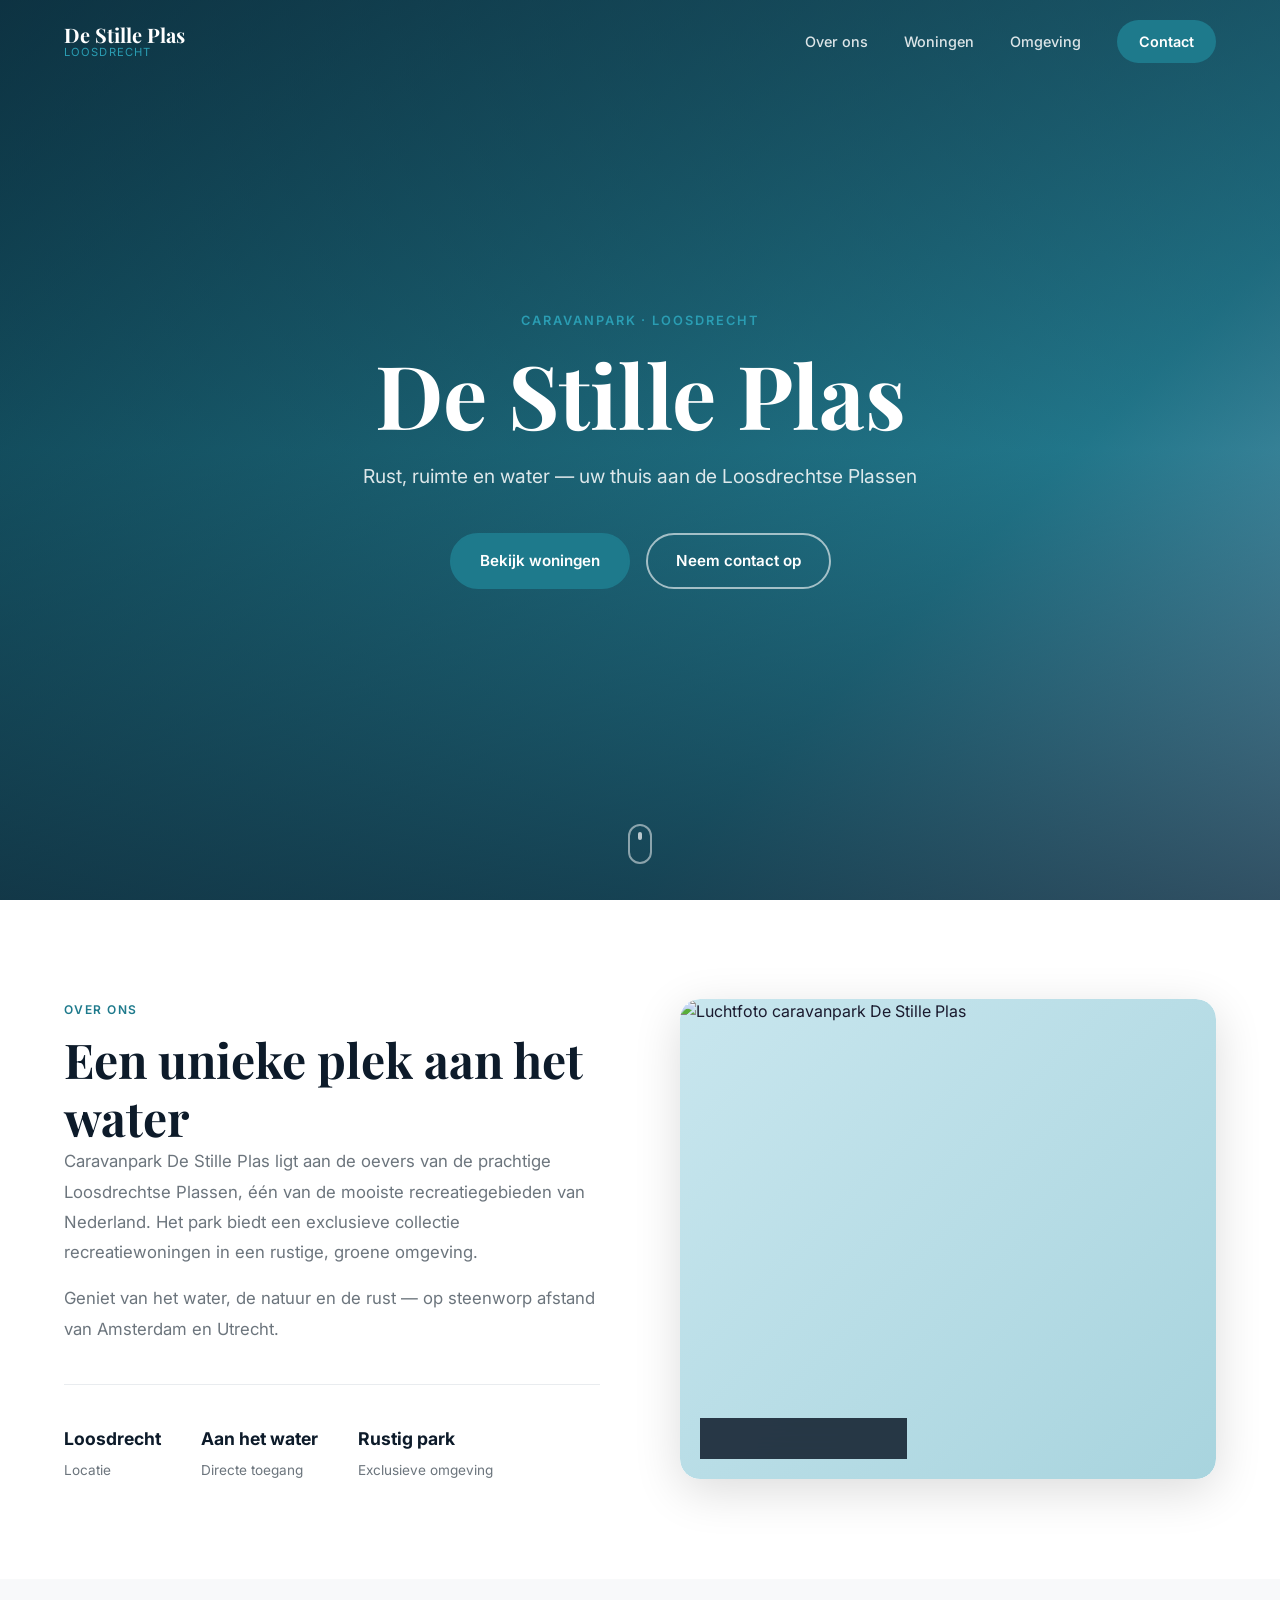
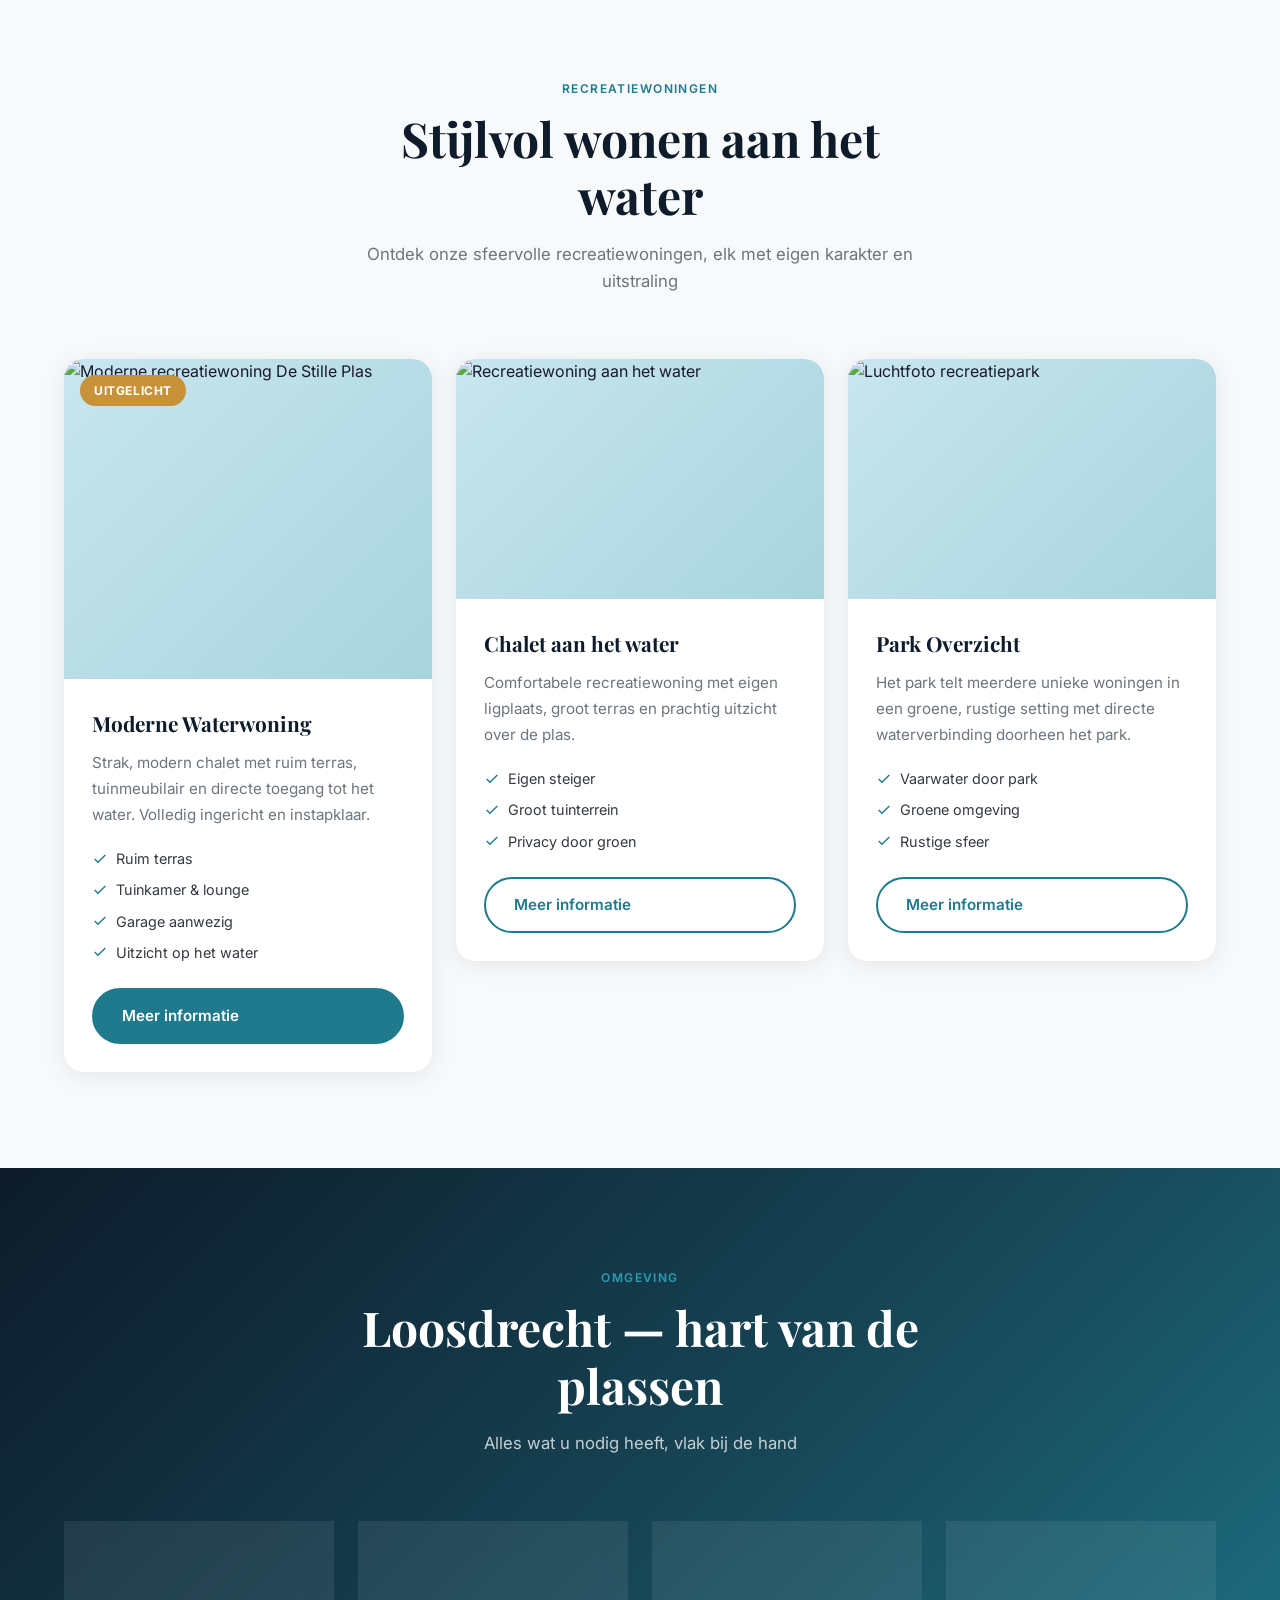
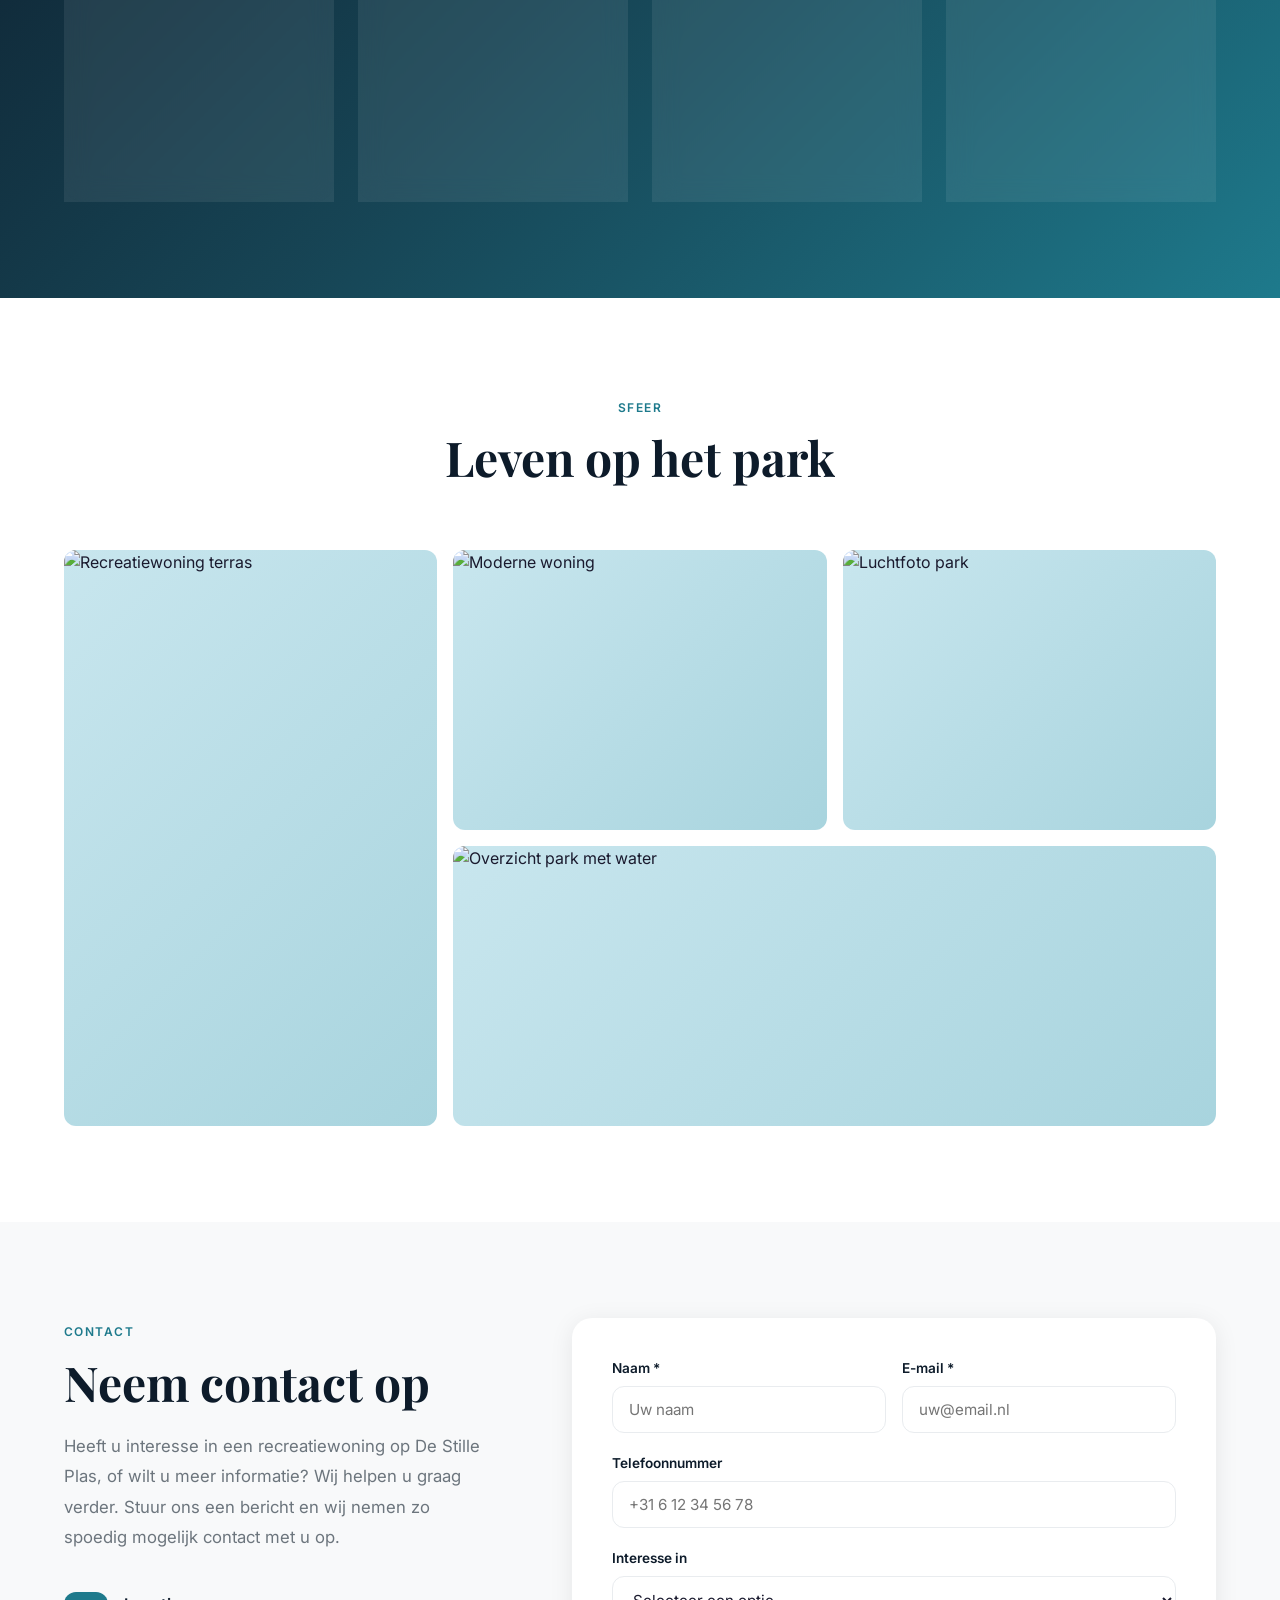
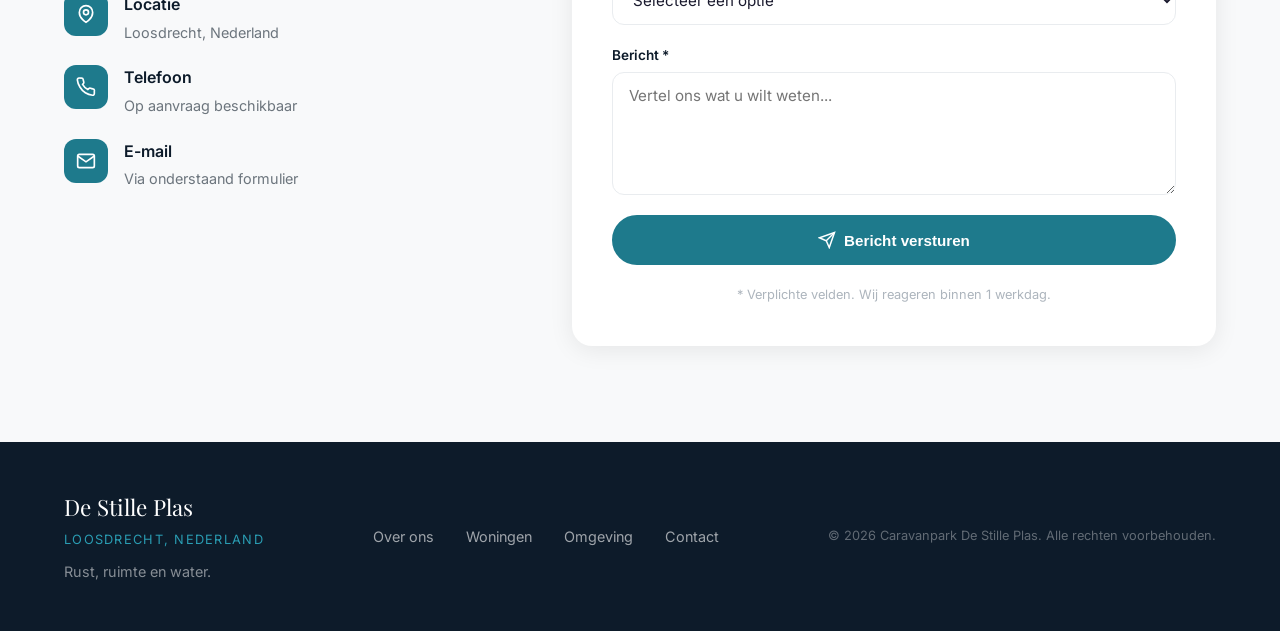
==== commit 3ca73279: "Add complete website for Caravanpark De Stille Plas Loosdrecht Modern, responsive Dutch-language sit" ====
--- a/index.html
+++ b/index.html
@@ -3,1208 +3,321 @@
 <head>
   <meta charset="UTF-8" />
   <meta name="viewport" content="width=device-width, initial-scale=1.0" />
-  <title>Caravanpark De Stille Plas — Recreatiewoningen in Loosdrecht</title>
-  <meta name="description" content="Kleinschalig recreatiepark in Loosdrecht. Moderne recreatiewoningen aan het water, omringd door riet, groen en rustig vaarwater." />
+  <title>Caravanpark De Stille Plas – Loosdrecht</title>
+  <meta name="description" content="Caravanpark De Stille Plas in Loosdrecht. Prachtige recreatiewoningen aan het water. Neem contact op voor beschikbaarheid." />
   <link rel="preconnect" href="https://fonts.googleapis.com" />
   <link rel="preconnect" href="https://fonts.gstatic.com" crossorigin />
-  <link href="https://fonts.googleapis.com/css2?family=Inter:wght@300;400;500;600;700&family=Playfair+Display:ital,wght@0,700;0,800;1,600;1,700&display=swap" rel="stylesheet" />
-  <style>
-    *, *::before, *::after { box-sizing: border-box; margin: 0; padding: 0; }
-
-    :root {
-      --water: #1a3d52;
-      --water-mid: #2a5f7a;
-      --water-light: #4a8fa8;
-      --reed: #2d5a3d;
-      --reed-light: #3d7a52;
-      --sun: #e8a020;
-      --sun-light: #f5c060;
-      --cream: #f8f5ee;
-      --sand: #ede8dc;
-      --white: #ffffff;
-      --ink: #1a2520;
-      --ink-soft: #4a5850;
-      --muted: #8a9890;
-      --border: rgba(26,61,82,0.1);
-      --radius: 16px;
-      --radius-lg: 24px;
-    }
-
-    html { scroll-behavior: smooth; }
-
-    body {
-      font-family: 'Inter', sans-serif;
-      background: var(--cream);
-      color: var(--ink);
-      line-height: 1.6;
-      overflow-x: hidden;
-      -webkit-font-smoothing: antialiased;
-    }
-
-    ::-webkit-scrollbar { width: 5px; }
-    ::-webkit-scrollbar-track { background: var(--sand); }
-    ::-webkit-scrollbar-thumb { background: var(--water-light); border-radius: 99px; }
-
-    img { display: block; max-width: 100%; }
-    a { color: inherit; text-decoration: none; }
-
-    /* ── Nav ── */
-    nav {
-      position: fixed; top: 0; left: 0; right: 0; z-index: 999;
-      padding: 0 5%; height: 72px;
-      display: flex; align-items: center; justify-content: space-between;
-      background: rgba(248,245,238,0.88);
-      backdrop-filter: blur(20px) saturate(180%);
-      border-bottom: 1px solid var(--border);
-      transition: background 0.3s;
-    }
-
-    .nav-logo {
-      display: flex; flex-direction: column; line-height: 1;
-    }
-    .logo-main {
-      font-family: 'Playfair Display', serif;
-      font-size: 1.15rem; font-weight: 700;
-      color: var(--water); letter-spacing: -0.3px;
-    }
-    .logo-sub {
-      font-size: 0.65rem; font-weight: 500; letter-spacing: 2px;
-      text-transform: uppercase; color: var(--muted);
-    }
-
-    .nav-links { display: flex; gap: 2rem; list-style: none; }
-    .nav-links a {
-      font-size: 0.85rem; font-weight: 500; color: var(--ink-soft);
-      transition: color 0.2s;
-    }
-    .nav-links a:hover { color: var(--water); }
-
-    .nav-cta { display: flex; gap: 0.75rem; }
-
-    .btn {
-      display: inline-flex; align-items: center; gap: 0.4rem;
-      padding: 0.6rem 1.4rem; border-radius: 99px;
-      font-size: 0.85rem; font-weight: 600; cursor: pointer;
-      text-decoration: none; border: none; font-family: inherit;
-      transition: all 0.22s;
-    }
-    .btn-outline {
-      background: transparent; color: var(--water);
-      border: 1.5px solid var(--water);
-    }
-    .btn-outline:hover { background: var(--water); color: #fff; }
-    .btn-primary {
-      background: var(--water); color: #fff;
-      box-shadow: 0 4px 20px rgba(26,61,82,0.25);
-    }
-    .btn-primary:hover { background: var(--water-mid); box-shadow: 0 6px 28px rgba(26,61,82,0.35); transform: translateY(-1px); }
-    .btn-sun {
-      background: var(--sun); color: #fff;
-      box-shadow: 0 4px 20px rgba(232,160,32,0.3);
-    }
-    .btn-sun:hover { background: #d4911a; box-shadow: 0 6px 28px rgba(232,160,32,0.45); transform: translateY(-1px); }
-    .btn-lg { padding: 0.9rem 2.2rem; font-size: 0.95rem; }
-    .btn-xl { padding: 1.05rem 2.6rem; font-size: 1rem; }
-
-    .hamburger { display: none; flex-direction: column; gap: 5px; cursor: pointer; padding: 4px; }
-    .hamburger span { display: block; width: 22px; height: 2px; background: var(--ink); border-radius: 99px; transition: all 0.3s; }
-
-    /* ── Hero ── */
-    .hero {
-      min-height: 100vh;
-      position: relative;
-      display: grid;
-      grid-template-columns: 1fr 1fr;
-      align-items: center;
-      overflow: hidden;
-    }
-
-    .hero-photo-side {
-      position: absolute; right: 0; top: 0; bottom: 0;
-      width: 52%;
-    }
-    .hero-photo-side img {
-      width: 100%; height: 100%; object-fit: cover;
-    }
-    .hero-photo-side::before {
-      content: '';
-      position: absolute; inset: 0; z-index: 1;
-      background: linear-gradient(to right, var(--cream) 0%, transparent 40%);
-    }
-    .hero-photo-side::after {
-      content: '';
-      position: absolute; inset: 0; z-index: 1;
-      background: linear-gradient(to top, rgba(248,245,238,0.4) 0%, transparent 30%);
-    }
-
-    .hero-left {
-      position: relative; z-index: 2;
-      padding: 120px 5% 80px 7%;
-    }
-
-    .hero-tag {
-      display: inline-flex; align-items: center; gap: 0.6rem;
-      font-size: 0.72rem; font-weight: 600; letter-spacing: 2px;
-      text-transform: uppercase; color: var(--water-mid);
-      margin-bottom: 1.75rem;
-    }
-    .hero-tag::before {
-      content: '';
-      display: block; width: 28px; height: 1.5px;
-      background: var(--sun);
-    }
-
-    .hero h1 {
-      font-family: 'Playfair Display', serif;
-      font-size: clamp(2.8rem, 5vw, 4.5rem);
-      font-weight: 800; line-height: 1.05;
-      letter-spacing: -1px; color: var(--water);
-      margin-bottom: 0.5rem;
-    }
-
-    .hero h1 em {
-      font-style: italic; font-weight: 700;
-      color: var(--reed);
-    }
-
-    .hero-sub {
-      font-size: 1.05rem; color: var(--ink-soft);
-      max-width: 460px; margin-bottom: 2.5rem;
-      line-height: 1.8;
-    }
-
-    .hero-actions { display: flex; gap: 1rem; flex-wrap: wrap; margin-bottom: 3.5rem; }
-
-    .hero-stats {
-      display: flex; gap: 2.5rem;
-      padding-top: 2rem;
-      border-top: 1px solid var(--border);
-    }
-    .hstat-num {
-      font-family: 'Playfair Display', serif;
-      font-size: 2rem; font-weight: 800;
-      color: var(--water); line-height: 1;
-    }
-    .hstat-lbl { font-size: 0.75rem; color: var(--muted); font-weight: 500; margin-top: 0.2rem; }
-
-    /* Floating card on hero */
-    .hero-card {
-      position: absolute; z-index: 10;
-      background: rgba(255,255,255,0.92);
-      backdrop-filter: blur(16px);
-      border-radius: var(--radius);
-      padding: 1rem 1.25rem;
-      box-shadow: 0 20px 60px rgba(26,61,82,0.2);
-      border: 1px solid rgba(26,61,82,0.08);
-    }
-    .hero-card.card-location {
-      bottom: 12%; right: 4%;
-    }
-    .hero-card.card-water {
-      top: 28%; right: 8%;
-    }
-    .card-icon { font-size: 1.4rem; margin-bottom: 0.3rem; }
-    .card-title { font-weight: 700; font-size: 0.875rem; color: var(--water); }
-    .card-desc { font-size: 0.75rem; color: var(--muted); margin-top: 0.1rem; }
-
-    /* scroll indicator */
-    .scroll-hint {
-      position: absolute; bottom: 2.5rem; left: 7%;
-      display: flex; align-items: center; gap: 0.6rem;
-      font-size: 0.72rem; letter-spacing: 1.5px;
-      text-transform: uppercase; color: var(--muted);
-      animation: fadeInUp 1s 1.5s both;
-    }
-    .scroll-line {
-      width: 32px; height: 1px; background: var(--muted);
-      animation: scrollAnim 2s ease-in-out infinite;
-    }
-    @keyframes scrollAnim { 0%,100%{opacity:0.4;transform:scaleX(0.5)} 50%{opacity:1;transform:scaleX(1)} }
-    @keyframes fadeInUp { from{opacity:0;transform:translateY(12px)} to{opacity:1;transform:translateY(0)} }
-
-    /* ── Marquee ── */
-    .marquee-section {
-      background: var(--water);
-      padding: 1rem 0;
-      overflow: hidden;
-    }
-    .marquee-track {
-      display: flex; gap: 3rem;
-      animation: marquee 24s linear infinite;
-      width: max-content;
-    }
-    @keyframes marquee { 0%{transform:translateX(0)} 100%{transform:translateX(-50%)} }
-    .marquee-item {
-      font-size: 0.78rem; font-weight: 600; letter-spacing: 2px;
-      text-transform: uppercase; color: rgba(255,255,255,0.5);
-      white-space: nowrap; display: flex; align-items: center; gap: 1.5rem;
-    }
-    .marquee-item span { width: 3px; height: 3px; background: var(--sun); border-radius: 50%; display: inline-block; }
-
-    /* ── Section base ── */
-    section { padding: 7rem 7%; }
-
-    .section-tag {
-      display: inline-flex; align-items: center; gap: 0.6rem;
-      font-size: 0.7rem; font-weight: 600; letter-spacing: 2.5px;
-      text-transform: uppercase; color: var(--water-mid);
-      margin-bottom: 1rem;
-    }
-    .section-tag::before { content:''; display:block; width:24px; height:1.5px; background:var(--sun); }
-
-    .section-title {
-      font-family: 'Playfair Display', serif;
-      font-size: clamp(2rem, 4vw, 3rem);
-      font-weight: 800; line-height: 1.1;
-      letter-spacing: -0.5px; color: var(--water);
-      margin-bottom: 1rem;
-    }
-    .section-title em { font-style: italic; color: var(--reed); }
-    .section-sub { font-size: 1rem; color: var(--ink-soft); max-width: 540px; line-height: 1.8; }
-
-    /* ── Welkom ── */
-    .welkom-section { background: var(--white); }
-    .welkom-grid { display: grid; grid-template-columns: 1fr 1fr; gap: 6rem; align-items: center; }
-
-    .welkom-img-wrap {
-      position: relative; border-radius: var(--radius-lg); overflow: hidden;
-      height: 560px;
-    }
-    .welkom-img-wrap img { width: 100%; height: 100%; object-fit: cover; }
-    .welkom-img-badge {
-      position: absolute; bottom: 24px; left: 24px;
-      background: rgba(255,255,255,0.94); backdrop-filter: blur(12px);
-      border-radius: var(--radius); padding: 1.1rem 1.4rem;
-      box-shadow: 0 16px 40px rgba(26,61,82,0.15);
-    }
-    .badge-big { font-family: 'Playfair Display', serif; font-size: 2rem; font-weight: 800; color: var(--water); line-height: 1; }
-    .badge-lbl { font-size: 0.72rem; color: var(--muted); font-weight: 500; margin-top: 0.2rem; }
-
-    .welkom-text .section-sub { max-width: 100%; margin-bottom: 2.5rem; }
-
-    .welkom-kenmerken {
-      display: grid; grid-template-columns: 1fr 1fr;
-      gap: 1.25rem; margin-top: 2rem;
-    }
-    .kenmerk {
-      display: flex; gap: 0.75rem; align-items: flex-start;
-      background: var(--cream); border-radius: var(--radius);
-      padding: 1rem;
-    }
-    .kenmerk-icon { font-size: 1.3rem; flex-shrink: 0; margin-top: 0.1rem; }
-    .kenmerk h4 { font-weight: 700; font-size: 0.875rem; color: var(--water); margin-bottom: 0.1rem; }
-    .kenmerk p { font-size: 0.8rem; color: var(--ink-soft); line-height: 1.6; }
-
-    /* ── Bento / sfeer ── */
-    .bento-section { background: var(--sand); }
-    .bento-header { text-align: center; margin-bottom: 3.5rem; }
-    .bento-header .section-sub { margin: 0 auto; }
-
-    .bento {
-      display: grid;
-      grid-template-columns: repeat(12, 1fr);
-      grid-template-rows: 340px 280px;
-      gap: 1rem;
-    }
-    .bento-cell {
-      border-radius: var(--radius-lg); overflow: hidden;
-      position: relative; background: var(--white);
-    }
-    .bento-cell img { width: 100%; height: 100%; object-fit: cover; transition: transform 0.6s ease; }
-    .bento-cell:hover img { transform: scale(1.05); }
-    .bento-cell .ov { position: absolute; inset: 0; background: linear-gradient(to top, rgba(26,61,82,0.7) 0%, transparent 55%); }
-    .bento-cell .bc { position: absolute; bottom: 0; left: 0; right: 0; padding: 1.5rem; }
-    .bc-label { font-size: 0.65rem; font-weight: 700; text-transform: uppercase; letter-spacing: 2px; color: var(--sun-light); margin-bottom: 0.3rem; }
-    .bc-title { font-family: 'Playfair Display', serif; font-size: 1.15rem; font-weight: 700; color: #fff; line-height: 1.2; }
-
-    .bento-cell:nth-child(1) { grid-column: span 7; }
-    .bento-cell:nth-child(2) { grid-column: span 5; }
-    .bento-cell:nth-child(3) { grid-column: span 4; }
-    .bento-cell:nth-child(4) { grid-column: span 4; }
-    .bento-cell:nth-child(5) { grid-column: span 4; }
-
-    /* ── Feature splits ── */
-    .split { display: grid; grid-template-columns: 1fr 1fr; gap: 6rem; align-items: center; padding: 7rem 7%; }
-    .split.bg-white { background: var(--white); }
-    .split.bg-cream { background: var(--cream); }
-    .split.bg-sand  { background: var(--sand); }
-    .split.reverse { direction: rtl; }
-    .split.reverse > * { direction: ltr; }
-
-    .split-img {
-      position: relative; border-radius: var(--radius-lg); overflow: hidden;
-      height: 500px;
-    }
-    .split-img img { width: 100%; height: 100%; object-fit: cover; }
-    .split-img-badge {
-      position: absolute; top: 20px; left: 20px;
-      background: rgba(255,255,255,0.93); backdrop-filter: blur(12px);
-      border-radius: 12px; padding: 0.9rem 1.1rem;
-      box-shadow: 0 12px 32px rgba(26,61,82,0.15);
-    }
-    .sib-val { font-family: 'Playfair Display', serif; font-size: 1.6rem; font-weight: 800; color: var(--water); line-height: 1; }
-    .sib-lbl { font-size: 0.68rem; color: var(--muted); font-weight: 500; }
-
-    .split-list { display: flex; flex-direction: column; gap: 1.25rem; margin-top: 2rem; }
-    .split-item { display: flex; gap: 0.9rem; align-items: flex-start; }
-    .split-item-icon {
-      width: 38px; height: 38px; border-radius: 10px; flex-shrink: 0;
-      display: flex; align-items: center; justify-content: center; font-size: 1rem;
-    }
-    .si-water { background: rgba(26,61,82,0.08); }
-    .si-reed  { background: rgba(45,90,61,0.08); }
-    .si-sun   { background: rgba(232,160,32,0.12); }
-    .split-item h4 { font-weight: 700; font-size: 0.9rem; color: var(--water); margin-bottom: 0.2rem; }
-    .split-item p { font-size: 0.83rem; color: var(--ink-soft); line-height: 1.65; }
-
-    /* ── Seizoen strip ── */
-    .seizoen-strip {
-      background: var(--water);
-      padding: 5rem 7%;
-    }
-    .seizoen-inner { display: grid; grid-template-columns: repeat(4, 1fr); gap: 2rem; }
-    .seizoen-card {
-      background: rgba(255,255,255,0.06);
-      border: 1px solid rgba(255,255,255,0.1);
-      border-radius: var(--radius); padding: 2rem;
-      text-align: center;
-      transition: background 0.3s;
-    }
-    .seizoen-card:hover { background: rgba(255,255,255,0.12); }
-    .seizoen-icon { font-size: 2rem; margin-bottom: 0.75rem; }
-    .seizoen-name { font-family: 'Playfair Display', serif; font-size: 1.1rem; font-weight: 700; color: #fff; margin-bottom: 0.5rem; }
-    .seizoen-desc { font-size: 0.8rem; color: rgba(255,255,255,0.6); line-height: 1.65; }
-
-    /* ── Galerij ── */
-    .galerij-section { background: var(--white); }
-    .galerij-header { text-align: center; margin-bottom: 3.5rem; }
-    .galerij-grid {
-      display: grid;
-      grid-template-columns: repeat(3, 1fr);
-      grid-template-rows: 280px 280px;
-      gap: 1rem;
-    }
-    .galerij-item {
-      border-radius: var(--radius); overflow: hidden;
-      position: relative; cursor: pointer;
-    }
-    .galerij-item img { width: 100%; height: 100%; object-fit: cover; transition: transform 0.5s ease; }
-    .galerij-item:hover img { transform: scale(1.06); }
-    .galerij-item::after {
-      content: '+';
-      position: absolute; inset: 0; background: rgba(26,61,82,0.4);
-      display: flex; align-items: center; justify-content: center;
-      font-size: 2rem; color: #fff; font-weight: 300;
-      opacity: 0; transition: opacity 0.3s;
-    }
-    .galerij-item:hover::after { opacity: 1; }
-    .galerij-item:nth-child(1) { grid-column: span 2; }
-    .galerij-item:nth-child(4) { grid-column: span 1; }
-    .galerij-item:nth-child(5) { grid-column: span 2; }
-
-    /* ── Testimonials ── */
-    .testi-section { background: var(--sand); }
-    .testi-header { text-align: center; margin-bottom: 3.5rem; }
-    .testi-grid { display: grid; grid-template-columns: repeat(3, 1fr); gap: 1.5rem; }
-    .testi-card {
-      background: var(--white); border-radius: var(--radius-lg);
-      padding: 2rem; border: 1px solid var(--border);
-      display: flex; flex-direction: column; gap: 1.25rem;
-      transition: transform 0.3s, box-shadow 0.3s;
-    }
-    .testi-card:hover { transform: translateY(-4px); box-shadow: 0 20px 50px rgba(26,61,82,0.12); }
-    .stars { color: var(--sun); font-size: 0.9rem; letter-spacing: 2px; }
-    .testi-text { font-size: 0.9rem; color: var(--ink-soft); line-height: 1.8; flex: 1; font-style: italic; }
-    .testi-author { display: flex; align-items: center; gap: 0.75rem; }
-    .tav {
-      width: 42px; height: 42px; border-radius: 50%;
-      object-fit: cover; border: 2px solid var(--sand);
-    }
-    .tav-init {
-      width: 42px; height: 42px; border-radius: 50%;
-      background: var(--water); color: #fff;
-      display: flex; align-items: center; justify-content: center;
-      font-weight: 700; font-size: 0.85rem; flex-shrink: 0;
-    }
-    .author-name { font-weight: 700; font-size: 0.875rem; color: var(--water); }
-    .author-from { font-size: 0.75rem; color: var(--muted); }
-
-    /* ── CTA ── */
-    .cta-section {
-      position: relative; overflow: hidden;
-      min-height: 540px; display: flex; align-items: center;
-    }
-    .cta-bg {
-      position: absolute; inset: 0;
-      background: url('https://images.unsplash.com/photo-1506905925346-21bda4d32df4?w=1800&q=85&auto=format&fit=crop') center/cover no-repeat;
-    }
-    .cta-bg::after {
-      content: '';
-      position: absolute; inset: 0;
-      background: linear-gradient(135deg, rgba(26,61,82,0.93) 0%, rgba(26,61,82,0.75) 60%, rgba(26,61,82,0.88) 100%);
-    }
-    .cta-inner {
-      position: relative; z-index: 1;
-      max-width: 680px; padding: 6rem 7%;
-    }
-    .cta-inner h2 {
-      font-family: 'Playfair Display', serif;
-      font-size: clamp(2rem, 4vw, 3rem);
-      font-weight: 800; color: #fff;
-      line-height: 1.1; margin-bottom: 1rem;
-    }
-    .cta-inner h2 em { font-style: italic; color: var(--sun-light); }
-    .cta-inner p { color: rgba(255,255,255,0.7); font-size: 1rem; margin-bottom: 2rem; line-height: 1.75; }
-
-    .cta-form {
-      display: flex; gap: 0.5rem; max-width: 460px;
-      background: rgba(255,255,255,0.1);
-      border: 1px solid rgba(255,255,255,0.2);
-      border-radius: 99px; padding: 0.4rem 0.4rem 0.4rem 1.4rem;
-      backdrop-filter: blur(12px); transition: border-color 0.2s;
-    }
-    .cta-form:focus-within { border-color: rgba(255,255,255,0.4); }
-    .cta-form input {
-      flex: 1; background: transparent; border: none; outline: none;
-      color: #fff; font-size: 0.9rem; font-family: inherit;
-    }
-    .cta-form input::placeholder { color: rgba(255,255,255,0.5); }
-    .cta-note { font-size: 0.75rem; color: rgba(255,255,255,0.45); margin-top: 0.75rem; }
-
-    /* ── Contact ── */
-    .contact-section { background: var(--cream); }
-    .contact-grid { display: grid; grid-template-columns: 1fr 1.3fr; gap: 5rem; align-items: start; }
-
-    .contact-photo { border-radius: var(--radius-lg); overflow: hidden; height: 300px; margin-bottom: 2.5rem; }
-    .contact-photo img { width: 100%; height: 100%; object-fit: cover; }
-
-    .contact-items { display: flex; flex-direction: column; gap: 1.5rem; margin-top: 2rem; }
-    .contact-item { display: flex; gap: 0.875rem; align-items: flex-start; }
-    .contact-icon {
-      width: 42px; height: 42px; border-radius: 11px; flex-shrink: 0;
-      background: rgba(26,61,82,0.08);
-      display: flex; align-items: center; justify-content: center; font-size: 1.1rem;
-    }
-    .contact-item h4 { font-weight: 700; font-size: 0.875rem; color: var(--water); margin-bottom: 0.15rem; }
-    .contact-item p { font-size: 0.83rem; color: var(--ink-soft); }
-
-    .contact-form {
-      background: var(--white); border: 1px solid var(--border);
-      border-radius: var(--radius-lg); padding: 2.5rem;
-      box-shadow: 0 20px 60px rgba(26,61,82,0.07);
-    }
-    .form-row { display: grid; grid-template-columns: 1fr 1fr; gap: 1rem; }
-    .form-group { display: flex; flex-direction: column; gap: 0.4rem; margin-bottom: 1.25rem; }
-    .form-group label { font-size: 0.76rem; font-weight: 600; color: var(--muted); text-transform: uppercase; letter-spacing: 0.5px; }
-    .form-group input, .form-group select, .form-group textarea {
-      background: var(--cream); border: 1.5px solid var(--border);
-      border-radius: 10px; padding: 0.75rem 1rem;
-      color: var(--ink); font-family: inherit; font-size: 0.9rem;
-      outline: none; transition: border-color 0.2s; resize: vertical;
-    }
-    .form-group input:focus, .form-group select:focus, .form-group textarea:focus { border-color: var(--water); }
-    .form-group select option { background: var(--cream); }
-
-    /* ── Footer ── */
-    footer {
-      background: var(--water);
-      color: rgba(255,255,255,0.8);
-      padding: 5rem 7% 2.5rem;
-    }
-    .footer-grid { display: grid; grid-template-columns: 1.5fr 1fr 1fr 1fr; gap: 3rem; margin-bottom: 4rem; }
-    .footer-brand .logo-main { color: #fff; font-size: 1.3rem; }
-    .footer-brand .logo-sub { color: rgba(255,255,255,0.4); }
-    .footer-brand p { font-size: 0.85rem; color: rgba(255,255,255,0.5); margin-top: 1rem; max-width: 250px; line-height: 1.75; }
-    .footer-social { display: flex; gap: 0.6rem; margin-top: 1.5rem; }
-    .social-btn {
-      width: 36px; height: 36px; border-radius: 50%;
-      background: rgba(255,255,255,0.08); border: 1px solid rgba(255,255,255,0.12);
-      display: flex; align-items: center; justify-content: center;
-      font-size: 0.85rem; color: rgba(255,255,255,0.6);
-      text-decoration: none; transition: all 0.2s;
-    }
-    .social-btn:hover { background: rgba(255,255,255,0.18); color: #fff; }
-    .footer-col h5 { font-size: 0.72rem; font-weight: 700; text-transform: uppercase; letter-spacing: 2px; color: rgba(255,255,255,0.9); margin-bottom: 1.25rem; }
-    .footer-col ul { list-style: none; display: flex; flex-direction: column; gap: 0.65rem; }
-    .footer-col ul a { font-size: 0.85rem; color: rgba(255,255,255,0.5); transition: color 0.2s; }
-    .footer-col ul a:hover { color: #fff; }
-    .footer-bottom {
-      display: flex; justify-content: space-between; align-items: center;
-      padding-top: 2rem; border-top: 1px solid rgba(255,255,255,0.1);
-      flex-wrap: wrap; gap: 1rem;
-    }
-    .footer-bottom p { font-size: 0.78rem; color: rgba(255,255,255,0.35); }
-    .footer-bottom-links { display: flex; gap: 1.5rem; }
-    .footer-bottom-links a { font-size: 0.78rem; color: rgba(255,255,255,0.35); text-decoration: none; transition: color 0.2s; }
-    .footer-bottom-links a:hover { color: rgba(255,255,255,0.8); }
-
-    /* ── Reveal ── */
-    .reveal { opacity: 0; transform: translateY(30px); transition: opacity 0.8s ease, transform 0.8s ease; }
-    .reveal.visible { opacity: 1; transform: translateY(0); }
-
-    /* ── Toast ── */
-    .toast {
-      position: fixed; bottom: 2rem; right: 2rem;
-      background: var(--water); color: #fff;
-      border-radius: var(--radius); padding: 1rem 1.5rem;
-      display: flex; align-items: center; gap: 0.75rem;
-      font-size: 0.875rem; z-index: 9999;
-      transform: translateY(120%); transition: transform 0.4s cubic-bezier(0.34,1.56,0.64,1);
-      max-width: 340px; box-shadow: 0 20px 50px rgba(26,61,82,0.4);
-    }
-    .toast.show { transform: translateY(0); }
-    .toast-icon { font-size: 1.1rem; }
-
-    /* ── Mobile ── */
-    @media (max-width: 900px) {
-      .nav-links { display: none; }
-      .hamburger { display: flex; }
-      .mobile-menu {
-        display: none; position: fixed; inset: 72px 0 0;
-        background: var(--cream); padding: 2rem 5%;
-        flex-direction: column; gap: 1.5rem; z-index: 998;
-        border-top: 1px solid var(--border);
-      }
-      .mobile-menu.open { display: flex; }
-      .mobile-menu a { color: var(--ink); font-size: 1rem; font-weight: 600; padding: 0.75rem 0; border-bottom: 1px solid var(--border); }
-
-      .hero { grid-template-columns: 1fr; min-height: auto; }
-      .hero-photo-side { display: none; }
-      .hero-left { padding: 110px 5% 60px; }
-      .hero-card { display: none; }
-      .scroll-hint { display: none; }
-
-      .welkom-grid { grid-template-columns: 1fr; gap: 3rem; }
-      .welkom-img-wrap { height: 320px; }
-
-      .bento { grid-template-columns: 1fr 1fr; grid-template-rows: auto; }
-      .bento-cell { grid-column: span 1 !important; height: 220px; }
-
-      .split { grid-template-columns: 1fr; gap: 3rem; }
-      .split.reverse { direction: ltr; }
-      .split-img { height: 300px; }
-
-      .seizoen-inner { grid-template-columns: 1fr 1fr; }
-
-      .galerij-grid { grid-template-columns: 1fr 1fr; }
-      .galerij-item { grid-column: span 1 !important; height: 200px; }
-
-      .testi-grid { grid-template-columns: 1fr; }
-
-      .contact-grid { grid-template-columns: 1fr; gap: 3rem; }
-
-      .footer-grid { grid-template-columns: 1fr 1fr; }
-      .form-row { grid-template-columns: 1fr; }
-    }
-
-    @media (max-width: 560px) {
-      .footer-grid { grid-template-columns: 1fr; }
-      .seizoen-inner { grid-template-columns: 1fr 1fr; }
-      .hero-stats { gap: 1.5rem; }
-      .welkom-kenmerken { grid-template-columns: 1fr; }
-    }
-  </style>
+  <link href="https://fonts.googleapis.com/css2?family=Inter:wght@300;400;500;600;700&family=Playfair+Display:wght@700&display=swap" rel="stylesheet" />
+  <link rel="stylesheet" href="style.css" />
 </head>
 <body>
 
-<!-- ── Nav ── -->
-<nav id="navbar">
-  <div class="nav-logo">
-    <span class="logo-main">De Stille Plas</span>
-    <span class="logo-sub">Caravanpark · Loosdrecht</span>
-  </div>
-  <ul class="nav-links">
-    <li><a href="#welkom">Het park</a></li>
-    <li><a href="#sfeer">Sfeer</a></li>
-    <li><a href="#galerij">Galerij</a></li>
-    <li><a href="#contact">Contact</a></li>
-  </ul>
-  <div class="nav-cta">
-    <a href="#contact" class="btn btn-outline">Informatie</a>
-    <a href="#contact" class="btn btn-primary">Neem contact op</a>
-  </div>
-  <div class="hamburger" id="hamburger"><span></span><span></span><span></span></div>
-</nav>
-
-<div class="mobile-menu" id="mobileMenu">
-  <a href="#welkom">Het park</a>
-  <a href="#sfeer">Sfeer</a>
-  <a href="#galerij">Galerij</a>
-  <a href="#contact">Contact</a>
-  <a href="#contact" class="btn btn-primary btn-lg" style="width:100%;justify-content:center;margin-top:0.5rem">Contact opnemen →</a>
-</div>
-
-<!-- ── Hero ── -->
-<section class="hero" id="top">
-  <div class="hero-photo-side">
-    <img src="https://images.unsplash.com/photo-1506905925346-21bda4d32df4?w=1200&q=90&auto=format&fit=crop" alt="Loosdrecht aan het water" loading="eager" />
-  </div>
-
-  <div class="hero-left">
-    <div class="hero-tag reveal">Loosdrecht · aan de Stille Plas</div>
-
-    <h1 class="reveal" style="transition-delay:0.1s">
-      Wonen waar<br>het water <em>stil is.</em>
-    </h1>
-
-    <p class="hero-sub reveal" style="transition-delay:0.18s">
-      Een kleinschalig recreatiepark in het hart van de Loosdrechtse natuur. Moderne recreatiewoningen, omringd door riet, groen en rustig vaarwater.
-    </p>
-
-    <div class="hero-actions reveal" style="transition-delay:0.26s">
-      <a href="#contact" class="btn btn-primary btn-xl">Neem contact op →</a>
-      <a href="#welkom" class="btn btn-outline btn-xl">Ontdek het park</a>
-    </div>
-
-    <div class="hero-stats reveal" style="transition-delay:0.34s">
-      <div>
-        <div class="hstat-num">100%</div>
-        <div class="hstat-lbl">Omringd door natuur & water</div>
-      </div>
-      <div>
-        <div class="hstat-num">Heel jaar</div>
-        <div class="hstat-lbl">Mogelijk te verblijven</div>
-      </div>
-      <div>
-        <div class="hstat-num">Loosdrecht</div>
-        <div class="hstat-lbl">Dicht bij Utrecht & Amsterdam</div>
-      </div>
-    </div>
-  </div>
-
-  <div class="hero-card card-location reveal" style="transition-delay:0.5s">
-    <div class="card-icon">📍</div>
-    <div class="card-title">Loosdrecht</div>
-    <div class="card-desc">Aan de Loosdrechtse Plassen</div>
-  </div>
-
-  <div class="hero-card card-water reveal" style="transition-delay:0.6s">
-    <div class="card-icon">⛵</div>
-    <div class="card-title">Eigen ligplaats</div>
-    <div class="card-desc">Direct aan het vaarwater</div>
-  </div>
-
-  <div class="scroll-hint">
-    <div class="scroll-line"></div>
-    Scroll
-  </div>
-</section>
-
-<!-- ── Marquee ── -->
-<div class="marquee-section">
-  <div style="overflow:hidden">
-    <div class="marquee-track">
-      <div class="marquee-item">Rust & natuur <span></span></div>
-      <div class="marquee-item">Aan het water <span></span></div>
-      <div class="marquee-item">Moderne woningen <span></span></div>
-      <div class="marquee-item">Eigen ligplaats <span></span></div>
-      <div class="marquee-item">Loosdrecht <span></span></div>
-      <div class="marquee-item">Kleinschalig & persoonlijk <span></span></div>
-      <div class="marquee-item">Riet en groen <span></span></div>
-      <div class="marquee-item">Rustig vaarwater <span></span></div>
-      <div class="marquee-item">Heel het jaar <span></span></div>
-      <div class="marquee-item">Rust & natuur <span></span></div>
-      <div class="marquee-item">Aan het water <span></span></div>
-      <div class="marquee-item">Moderne woningen <span></span></div>
-      <div class="marquee-item">Eigen ligplaats <span></span></div>
-      <div class="marquee-item">Loosdrecht <span></span></div>
-      <div class="marquee-item">Kleinschalig & persoonlijk <span></span></div>
-      <div class="marquee-item">Riet en groen <span></span></div>
-      <div class="marquee-item">Rustig vaarwater <span></span></div>
-      <div class="marquee-item">Heel het jaar <span></span></div>
-    </div>
-  </div>
-</div>
-
-<!-- ── Welkom ── -->
-<section id="welkom" class="welkom-section">
-  <div class="welkom-grid">
-    <div class="welkom-img-wrap reveal">
-      <img src="https://images.unsplash.com/photo-1441974231531-c6227db76b6e?w=900&q=85&auto=format&fit=crop" alt="Natuur aan het water" loading="lazy" />
-      <div class="welkom-img-badge">
-        <div class="badge-big">Rust</div>
-        <div class="badge-lbl">Op een steenworp van de Randstad</div>
-      </div>
-    </div>
-
-    <div class="welkom-text reveal" style="transition-delay:0.12s">
-      <div class="section-tag">Welkom op het park</div>
-      <h2 class="section-title">Rust, ruimte en water — op een steenworp van de <em>Randstad</em></h2>
-      <p class="section-sub">
-        Caravanpark de Stille Plas ligt prachtig verscholen in Loosdrecht, daar waar de Loosdrechtse Plassen overgaan in een lappendeken van groen en water. Het is een plek om tot rust te komen.
-      </p>
-      <p class="section-sub" style="margin-top:1rem">
-        Op het park vindt u verzorgde recreatiewoningen, veel met eigen ligplaats of tuin aan het water. Of u nu komt voor een weekend, het seizoen of het hele jaar — de Stille Plas voelt als thuiskomen.
-      </p>
-
-      <div class="welkom-kenmerken">
-        <div class="kenmerk">
-          <div class="kenmerk-icon">⛵</div>
-          <div>
-            <h4>Aan het water</h4>
-            <p>Woningen met eigen ligplaats voor de boot of sloep.</p>
-          </div>
-        </div>
-        <div class="kenmerk">
-          <div class="kenmerk-icon">🌿</div>
-          <div>
-            <h4>Omringd door groen</h4>
-            <p>Riet, bomen en water zo ver het oog reikt.</p>
-          </div>
-        </div>
-        <div class="kenmerk">
-          <div class="kenmerk-icon">🏡</div>
-          <div>
-            <h4>Moderne woningen</h4>
-            <p>Eigentijdse recreatiewoningen met ruime terrassen.</p>
-          </div>
-        </div>
-        <div class="kenmerk">
-          <div class="kenmerk-icon">🤝</div>
-          <div>
-            <h4>Persoonlijk contact</h4>
-            <p>Kleinschalig en persoonlijk. Wij denken graag mee.</p>
-          </div>
-        </div>
-      </div>
-
-      <div style="margin-top:2.5rem">
-        <a href="#contact" class="btn btn-primary btn-lg">Vrijblijvend informeren →</a>
-      </div>
-    </div>
-  </div>
-</section>
-
-<!-- ── Bento sfeer ── -->
-<section id="sfeer" class="bento-section">
-  <div class="bento-header reveal">
-    <div class="section-tag">De sfeer</div>
-    <h2 class="section-title">Buitenleven, zoals het <em>hoort</em></h2>
-    <p class="section-sub">Van de eerste koffie in de ochtendzon tot de borrel bij zonsondergang.</p>
-  </div>
-
-  <div class="bento reveal">
-    <div class="bento-cell">
-      <img src="https://images.unsplash.com/photo-1506905925346-21bda4d32df4?w=1000&q=85&auto=format&fit=crop" alt="Meer bij zonsondergang" loading="lazy" />
-      <div class="ov"></div>
-      <div class="bc">
-        <div class="bc-label">Het water</div>
-        <div class="bc-title">Stilte & weidsheid op de Loosdrechtse Plassen</div>
-      </div>
-    </div>
-    <div class="bento-cell">
-      <img src="https://images.unsplash.com/photo-1504701954957-2010ec3bcec1?w=700&q=85&auto=format&fit=crop" alt="Recreatiewoning terras" loading="lazy" />
-      <div class="ov"></div>
-      <div class="bc">
-        <div class="bc-label">Wonen</div>
-        <div class="bc-title">Ruim terras aan het water</div>
-      </div>
-    </div>
-    <div class="bento-cell">
-      <img src="https://images.unsplash.com/photo-1441974231531-c6227db76b6e?w=700&q=85&auto=format&fit=crop" alt="Natuur" loading="lazy" />
-      <div class="ov"></div>
-      <div class="bc">
-        <div class="bc-label">Natuur</div>
-        <div class="bc-title">Groen zo ver je kijkt</div>
-      </div>
-    </div>
-    <div class="bento-cell">
-      <img src="https://images.unsplash.com/photo-1464822759023-fed622ff2c3b?w=700&q=85&auto=format&fit=crop" alt="Zonsondergang" loading="lazy" />
-      <div class="ov"></div>
-      <div class="bc">
-        <div class="bc-label">Avond</div>
-        <div class="bc-title">Bijzondere zonsondergangen</div>
-      </div>
-    </div>
-    <div class="bento-cell">
-      <img src="https://images.unsplash.com/photo-1520962922320-2038eebab146?w=700&q=85&auto=format&fit=crop" alt="Vaarwater" loading="lazy" />
-      <div class="ov"></div>
-      <div class="bc">
-        <div class="bc-label">Vaarwater</div>
-        <div class="bc-title">Eigen ligplaats voor de boot</div>
-      </div>
-    </div>
-  </div>
-</section>
-
-<!-- ── Split 1: aan het water ── -->
-<div class="split bg-white" id="features">
-  <div class="split-img reveal">
-    <img src="https://images.unsplash.com/photo-1520962922320-2038eebab146?w=900&q=85&auto=format&fit=crop" alt="Eigen ligplaats" loading="lazy" />
-    <div class="split-img-badge">
-      <div class="sib-val">⛵</div>
-      <div class="sib-lbl">Eigen ligplaats mogelijk</div>
-    </div>
-  </div>
-  <div class="reveal" style="transition-delay:0.12s">
-    <div class="section-tag">Aan het water</div>
-    <h2 class="section-title">Direct aan rustig <em>vaarwater</em></h2>
-    <p class="section-sub">Veel woningen op het park liggen direct aan het water, met de mogelijkheid tot een eigen ligplaats voor uw boot of sloep. Stap 's ochtends op en vaar de Loosdrechtse Plassen op.</p>
-    <div class="split-list">
-      <div class="split-item">
-        <div class="split-item-icon si-water">⚓</div>
-        <div>
-          <h4>Eigen ligplaats</h4>
-          <p>Direct voor de deur meren en varen wanneer het u uitkomt. Geen gedoe, gewoon genieten.</p>
-        </div>
-      </div>
-      <div class="split-item">
-        <div class="split-item-icon si-reed">🦢</div>
-        <div>
-          <h4>Rustig vaarwater</h4>
-          <p>De Stille Plas staat bekend om zijn kalmte. Geen drukte, wel de vrijheid van het water.</p>
-        </div>
-      </div>
-      <div class="split-item">
-        <div class="split-item-icon si-sun">☀️</div>
-        <div>
-          <h4>Terras op het zuiden</h4>
-          <p>Ruime buitenterrassen, het merendeel met uitzicht op het water. Zon van 's ochtends vroeg.</p>
-        </div>
-      </div>
-    </div>
-  </div>
-</div>
-
-<!-- ── Split 2: woningen ── -->
-<div class="split bg-cream reverse">
-  <div class="split-img reveal">
-    <img src="https://images.unsplash.com/photo-1504701954957-2010ec3bcec1?w=900&q=85&auto=format&fit=crop" alt="Moderne recreatiewoning" loading="lazy" />
-    <div class="split-img-badge">
-      <div class="sib-val">Modern</div>
-      <div class="sib-lbl">Strak & comfortabel</div>
-    </div>
-  </div>
-  <div class="reveal" style="transition-delay:0.12s">
-    <div class="section-tag">De woningen</div>
-    <h2 class="section-title">Eigentijds wonen, midden in de <em>natuur</em></h2>
-    <p class="section-sub">De recreatiewoningen op De Stille Plas zijn modern en goed onderhouden. Strakke afwerking, comfortabele inrichting en grote ramen met uitzicht over het groen.</p>
-    <div class="split-list">
-      <div class="split-item">
-        <div class="split-item-icon si-water">🏡</div>
-        <div>
-          <h4>Moderne afwerking</h4>
-          <p>Verzorgde interieurs met kwalitatieve materialen. Comfortabel voor weekend én heel seizoen.</p>
-        </div>
-      </div>
-      <div class="split-item">
-        <div class="split-item-icon si-reed">🌳</div>
-        <div>
-          <h4>Eigen tuin of terras</h4>
-          <p>Elke woning heeft een eigen buitenruimte. Privé, groen en direct aan het water of het park.</p>
-        </div>
-      </div>
-      <div class="split-item">
-        <div class="split-item-icon si-sun">🔑</div>
-        <div>
-          <h4>Weekend, seizoen of jaarplaats</h4>
-          <p>Flexibel verblijf, aangepast aan uw wensen. Informeer vrijblijvend naar de mogelijkheden.</p>
-        </div>
-      </div>
-    </div>
-  </div>
-</div>
-
-<!-- ── Split 3: ligging ── -->
-<div class="split bg-white">
-  <div class="split-img reveal">
-    <img src="https://images.unsplash.com/photo-1464822759023-fed622ff2c3b?w=900&q=85&auto=format&fit=crop" alt="Loosdrecht ligging" loading="lazy" />
-    <div class="split-img-badge">
-      <div class="sib-val">± 30 min</div>
-      <div class="sib-lbl">Van Amsterdam & Utrecht</div>
-    </div>
-  </div>
-  <div class="reveal" style="transition-delay:0.12s">
-    <div class="section-tag">Ideale ligging</div>
-    <h2 class="section-title">De natuur op loopafstand, de stad <em>om de hoek</em></h2>
-    <p class="section-sub">Loosdrecht combineert het beste van twee werelden. Midden in de Hollandse natuur, maar op korte afstand van Hilversum, Utrecht en Amsterdam.</p>
-    <div class="split-list">
-      <div class="split-item">
-        <div class="split-item-icon si-water">📍</div>
-        <div>
-          <h4>Loosdrecht, Noord-Holland</h4>
-          <p>Verscholen in de Loosdrechtse Plassen — één van de mooiste waterrijke gebieden van Nederland.</p>
-        </div>
-      </div>
-      <div class="split-item">
-        <div class="split-item-icon si-reed">🚗</div>
-        <div>
-          <h4>30 minuten van Utrecht & Amsterdam</h4>
-          <p>De Randstad ligt om de hoek, maar op het park merkt u er niets van. Rust gegarandeerd.</p>
-        </div>
-      </div>
-      <div class="split-item">
-        <div class="split-item-icon si-sun">🚴</div>
-        <div>
-          <h4>Fietsen, wandelen & varen</h4>
-          <p>Prachtige fietsroutes en wandelpaden direct vanuit het park. De natuur is uw speelplaats.</p>
-        </div>
-      </div>
-    </div>
-  </div>
-</div>
-
-<!-- ── Seizoenen ── -->
-<div class="seizoen-strip">
-  <div style="text-align:center;margin-bottom:3rem" class="reveal">
-    <div class="section-tag" style="justify-content:center;color:rgba(255,255,255,0.5)">Het hele jaar</div>
-    <h2 class="section-title" style="color:#fff">Elke <em style="color:var(--sun-light)">seizoen</em> zijn eigen magie</h2>
-  </div>
-  <div class="seizoen-inner reveal" style="transition-delay:0.1s">
-    <div class="seizoen-card">
-      <div class="seizoen-icon">🌸</div>
-      <div class="seizoen-name">Lente</div>
-      <div class="seizoen-desc">Het park ontluikt. Bloeiende oevers, eerste tochten op het water en frisse ochtenden.</div>
-    </div>
-    <div class="seizoen-card">
-      <div class="seizoen-icon">☀️</div>
-      <div class="seizoen-name">Zomer</div>
-      <div class="seizoen-desc">Lange dagen, warm water, zeilen en zwemmen. Het park is op zijn allermooist.</div>
-    </div>
-    <div class="seizoen-card">
-      <div class="seizoen-icon">🍂</div>
-      <div class="seizoen-name">Herfst</div>
-      <div class="seizoen-desc">Gouden kleuren, ochtendmist over het water en de stilte keert terug.</div>
-    </div>
-    <div class="seizoen-card">
-      <div class="seizoen-icon">❄️</div>
-      <div class="seizoen-name">Winter</div>
-      <div class="seizoen-desc">Knus en stil. Schaatsen als het mag, een open haard en rust die je nergens anders vindt.</div>
-    </div>
-  </div>
-</div>
-
-<!-- ── Galerij ── -->
-<section id="galerij" class="galerij-section">
-  <div class="galerij-header reveal">
-    <div class="section-tag">Galerij</div>
-    <h2 class="section-title">Een kijkje op het park</h2>
-    <p class="section-sub" style="margin:0 auto">Beelden zeggen meer dan woorden. Dit is de plek waar uw rust begint.</p>
-  </div>
-
-  <div class="galerij-grid reveal">
-    <div class="galerij-item">
-      <img src="https://images.unsplash.com/photo-1506905925346-21bda4d32df4?w=1000&q=85&auto=format&fit=crop" alt="Loosdrecht meer" loading="lazy" />
-    </div>
-    <div class="galerij-item">
-      <img src="https://images.unsplash.com/photo-1441974231531-c6227db76b6e?w=600&q=85&auto=format&fit=crop" alt="Natuur" loading="lazy" />
-    </div>
-    <div class="galerij-item">
-      <img src="https://images.unsplash.com/photo-1464822759023-fed622ff2c3b?w=600&q=85&auto=format&fit=crop" alt="Zonsondergang" loading="lazy" />
-    </div>
-    <div class="galerij-item">
-      <img src="https://images.unsplash.com/photo-1520962922320-2038eebab146?w=600&q=85&auto=format&fit=crop" alt="Vaarwater" loading="lazy" />
-    </div>
-    <div class="galerij-item">
-      <img src="https://images.unsplash.com/photo-1504701954957-2010ec3bcec1?w=900&q=85&auto=format&fit=crop" alt="Woning terras" loading="lazy" />
-    </div>
-    <div class="galerij-item">
-      <img src="https://images.unsplash.com/photo-1470770841072-f978cf4d019e?w=600&q=85&auto=format&fit=crop" alt="Park" loading="lazy" />
-    </div>
-  </div>
-</section>
-
-<!-- ── Testimonials ── -->
-<section class="testi-section">
-  <div class="testi-header reveal">
-    <div class="section-tag">Ervaringen</div>
-    <h2 class="section-title">Wat onze gasten <em>zeggen</em></h2>
-    <p class="section-sub" style="margin:0 auto">Mensen die het park kennen, snappen waarom ze blijven terugkomen.</p>
-  </div>
-
-  <div class="testi-grid">
-    <div class="testi-card reveal">
-      <div class="stars">★★★★★</div>
-      <p class="testi-text">"Al jaren komen wij hier elk seizoen. De rust van de Stille Plas is nergens anders te vinden. 's Ochtends een bootje pakken en de plassen op — dat is voor ons het echte genieten."</p>
-      <div class="testi-author">
-        <img class="tav" src="https://images.unsplash.com/photo-1500648767791-00dcc994a43e?w=80&q=80&auto=format&fit=crop&crop=face" alt="" />
-        <div>
-          <div class="author-name">Peter van Dijk</div>
-          <div class="author-from">Seizoensgast · Amsterdam</div>
-        </div>
-      </div>
-    </div>
-
-    <div class="testi-card reveal" style="transition-delay:0.1s">
-      <div class="stars">★★★★★</div>
-      <p class="testi-text">"De woning is prachtig en het terras aan het water is ons favoriete plekje. Kleinschalig, persoonlijk contact en altijd verzorgd. We zijn direct verliefd geworden op dit park."</p>
-      <div class="testi-author">
-        <img class="tav" src="https://images.unsplash.com/photo-1438761681033-6461ffad8d80?w=80&q=80&auto=format&fit=crop&crop=face" alt="" />
-        <div>
-          <div class="author-name">Mirjam Hoogenbosch</div>
-          <div class="author-from">Recreatiewoning eigenaar · Utrecht</div>
-        </div>
-      </div>
-    </div>
-
-    <div class="testi-card reveal" style="transition-delay:0.2s">
-      <div class="stars">★★★★★</div>
-      <p class="testi-text">"Wat een parel van een plek. In de herfst is het hier bijzonder mooi — mist over het water, geen toeristen meer en een rust die je bijna vergeten was. Absoluut een aanrader."</p>
-      <div class="testi-author">
-        <img class="tav" src="https://images.unsplash.com/photo-1507003211169-0a1dd7228f2d?w=80&q=80&auto=format&fit=crop&crop=face" alt="" />
-        <div>
-          <div class="author-name">Robert Smeets</div>
-          <div class="author-from">Jaarplaats · Hilversum</div>
-        </div>
-      </div>
-    </div>
-  </div>
-</section>
-
-<!-- ── CTA ── -->
-<section id="cta" class="cta-section">
-  <div class="cta-bg"></div>
-  <div class="cta-inner reveal">
-    <div class="hero-tag" style="color:rgba(255,255,255,0.5);margin-bottom:1.25rem">
-      <span style="background:var(--sun);height:1.5px"></span>
-      Vrijblijvend kennismaken
-    </div>
-    <h2>Benieuwd naar de <em>mogelijkheden?</em></h2>
-    <p>Laat uw gegevens achter en wij vertellen u graag meer over wonen en recreëren aan de Stille Plas. Geen verplichtingen.</p>
-    <div class="cta-form">
-      <input type="email" placeholder="uw@emailadres.nl" id="emailInput" />
-      <button class="btn btn-sun" onclick="handleCta()">Informeer mij →</button>
-    </div>
-    <p class="cta-note">Wij nemen binnen één werkdag contact met u op.</p>
-  </div>
-</section>
-
-<!-- ── Contact ── -->
-<section id="contact" class="contact-section">
-  <div class="contact-grid">
-    <div class="reveal">
-      <div class="contact-photo">
-        <img src="https://images.unsplash.com/photo-1470770841072-f978cf4d019e?w=800&q=85&auto=format&fit=crop" alt="Het park" loading="lazy" />
-      </div>
-
-      <div class="section-tag">Contact</div>
-      <h2 class="section-title" style="margin-bottom:0.75rem">Benieuwd naar de <em>mogelijkheden?</em></h2>
-      <p class="section-sub">Laat uw gegevens achter of neem direct contact met ons op. Wij vertellen u graag vrijblijvend meer over wonen en recreëren aan de Stille Plas.</p>
-
-      <div class="contact-items">
-        <div class="contact-item">
-          <div class="contact-icon">📍</div>
-          <div><h4>Locatie</h4><p>Caravanpark de Stille Plas · Loosdrecht</p></div>
-        </div>
-        <div class="contact-item">
-          <div class="contact-icon">📞</div>
-          <div><h4>Telefoon</h4><p>Bel ons — vul uw nummer in het formulier in</p></div>
-        </div>
-        <div class="contact-item">
-          <div class="contact-icon">📧</div>
-          <div><h4>E-mail</h4><p>Mail ons gerust via het contactformulier</p></div>
-        </div>
-      </div>
-    </div>
-
-    <div class="contact-form reveal" style="transition-delay:0.15s">
-      <h3 style="font-family:'Playfair Display',serif;font-size:1.3rem;font-weight:700;color:var(--water);margin-bottom:1.75rem">Stuur ons een bericht</h3>
-      <div class="form-row">
-        <div class="form-group"><label>Naam</label><input type="text" placeholder="Uw naam" /></div>
-        <div class="form-group"><label>E-mail</label><input type="email" placeholder="uw@email.nl" /></div>
-      </div>
-      <div class="form-group"><label>Telefoon (optioneel)</label><input type="tel" placeholder="+31 6 ..." /></div>
-      <div class="form-group">
-        <label>Interesse in</label>
-        <select>
-          <option value="">Selecteer...</option>
-          <option>Recreatiewoning kopen</option>
-          <option>Jaarplaats huren</option>
-          <option>Seizoensplaats</option>
-          <option>Weekend verblijf</option>
-          <option>Algemene informatie</option>
-        </select>
-      </div>
-      <div class="form-group"><label>Uw bericht</label><textarea rows="4" placeholder="Vertel ons meer over uw wensen..."></textarea></div>
-      <button class="btn btn-primary" style="width:100%;justify-content:center;padding:0.9rem" onclick="handleContact()">Verstuur bericht →</button>
-      <p style="font-size:0.72rem;color:var(--muted);margin-top:0.75rem;text-align:center">Door te verzenden gaat u akkoord dat wij contact met u opnemen.</p>
-    </div>
-  </div>
-</section>
-
-<!-- ── Footer ── -->
-<footer>
-  <div class="footer-grid">
-    <div class="footer-brand">
-      <div class="nav-logo">
-        <span class="logo-main">De Stille Plas</span>
-        <span class="logo-sub">Caravanpark · Loosdrecht</span>
-      </div>
-      <p>Een kleinschalig recreatiepark in het hart van de Loosdrechtse natuur. Wonen waar het water stil is.</p>
-      <div class="footer-social">
-        <a href="#" class="social-btn">fb</a>
-        <a href="#" class="social-btn">ig</a>
-      </div>
-    </div>
-    <div class="footer-col">
-      <h5>Het park</h5>
-      <ul>
-        <li><a href="#welkom">Over ons</a></li>
-        <li><a href="#sfeer">De sfeer</a></li>
-        <li><a href="#galerij">Galerij</a></li>
-        <li><a href="#features">De woningen</a></li>
-      </ul>
-    </div>
-    <div class="footer-col">
-      <h5>Verblijf</h5>
-      <ul>
-        <li><a href="#contact">Recreatiewoning</a></li>
-        <li><a href="#contact">Jaarplaats</a></li>
-        <li><a href="#contact">Seizoensplaats</a></li>
-        <li><a href="#contact">Weekend</a></li>
-      </ul>
-    </div>
-    <div class="footer-col">
-      <h5>Contact</h5>
-      <ul>
-        <li><a href="#contact">Contactformulier</a></li>
-        <li><a href="#contact">Locatie</a></li>
-        <li><a href="#contact">Bel ons</a></li>
-      </ul>
-    </div>
-  </div>
-  <div class="footer-bottom">
-    <p>© 2025 Caravanpark De Stille Plas · Loosdrecht · Nederland</p>
-    <div class="footer-bottom-links">
-      <a href="#">Privacybeleid</a>
-      <a href="#">Algemene voorwaarden</a>
-    </div>
-  </div>
-</footer>
-
-<div class="toast" id="toast">
-  <span class="toast-icon">✓</span>
-  <span id="toastMsg">Bedankt! Wij nemen zo spoedig mogelijk contact met u op.</span>
-</div>
-
-<script>
-  // Reveal
-  const observer = new IntersectionObserver(entries => {
-    entries.forEach(e => { if (e.isIntersecting) e.target.classList.add('visible'); });
-  }, { threshold: 0.1, rootMargin: '0px 0px -40px 0px' });
-  document.querySelectorAll('.reveal').forEach(r => observer.observe(r));
-  setTimeout(() => document.querySelectorAll('.hero .reveal').forEach(el => el.classList.add('visible')), 80);
-
-  // Mobile menu
-  const hamburger = document.getElementById('hamburger');
-  const mobileMenu = document.getElementById('mobileMenu');
-  hamburger.addEventListener('click', () => mobileMenu.classList.toggle('open'));
-  mobileMenu.querySelectorAll('a').forEach(a => a.addEventListener('click', () => mobileMenu.classList.remove('open')));
-
-  // Toast
-  function showToast(msg) {
-    const toast = document.getElementById('toast');
-    document.getElementById('toastMsg').textContent = msg;
-    toast.classList.add('show');
-    setTimeout(() => toast.classList.remove('show'), 4500);
-  }
-  function handleCta() {
-    const v = document.getElementById('emailInput').value;
-    if (!v || !v.includes('@')) { showToast('Vul een geldig e-mailadres in.'); return; }
-    showToast('Bedankt! Wij nemen zo spoedig mogelijk contact met u op.');
-    document.getElementById('emailInput').value = '';
-  }
-  function handleContact() { showToast('Bericht verstuurd! Wij nemen contact met u op.'); }
-</script>
+  <!-- NAV -->
+  <header class="nav" id="nav">
+    <div class="nav__inner">
+      <a href="#" class="nav__logo">
+        <span class="nav__logo-text">De Stille Plas</span>
+        <span class="nav__logo-sub">Loosdrecht</span>
+      </a>
+      <nav class="nav__links">
+        <a href="#over">Over ons</a>
+        <a href="#woningen">Woningen</a>
+        <a href="#omgeving">Omgeving</a>
+        <a href="#contact" class="nav__cta">Contact</a>
+      </nav>
+      <button class="nav__burger" id="burger" aria-label="Menu openen">
+        <span></span><span></span><span></span>
+      </button>
+    </div>
+    <div class="nav__mobile" id="mobileMenu">
+      <a href="#over" class="nav__mobile-link">Over ons</a>
+      <a href="#woningen" class="nav__mobile-link">Woningen</a>
+      <a href="#omgeving" class="nav__mobile-link">Omgeving</a>
+      <a href="#contact" class="nav__mobile-link">Contact</a>
+    </div>
+  </header>
+
+  <!-- HERO -->
+  <section class="hero" id="hero">
+    <div class="hero__bg"></div>
+    <div class="hero__overlay"></div>
+    <div class="hero__content">
+      <p class="hero__tag">Caravanpark · Loosdrecht</p>
+      <h1 class="hero__title">De Stille Plas</h1>
+      <p class="hero__sub">Rust, ruimte en water — uw thuis aan de Loosdrechtse Plassen</p>
+      <div class="hero__btns">
+        <a href="#woningen" class="btn btn--primary">Bekijk woningen</a>
+        <a href="#contact" class="btn btn--outline">Neem contact op</a>
+      </div>
+    </div>
+    <div class="hero__scroll">
+      <span></span>
+    </div>
+  </section>
+
+  <!-- OVER -->
+  <section class="section over" id="over">
+    <div class="container over__grid">
+      <div class="over__text">
+        <span class="label">Over ons</span>
+        <h2 class="heading">Een unieke plek aan het water</h2>
+        <p>Caravanpark De Stille Plas ligt aan de oevers van de prachtige Loosdrechtse Plassen, één van de mooiste recreatiegebieden van Nederland. Het park biedt een exclusieve collectie recreatiewoningen in een rustige, groene omgeving.</p>
+        <p>Geniet van het water, de natuur en de rust — op steenworp afstand van Amsterdam en Utrecht.</p>
+        <div class="over__stats">
+          <div class="over__stat">
+            <strong>Loosdrecht</strong>
+            <span>Locatie</span>
+          </div>
+          <div class="over__stat">
+            <strong>Aan het water</strong>
+            <span>Directe toegang</span>
+          </div>
+          <div class="over__stat">
+            <strong>Rustig park</strong>
+            <span>Exclusieve omgeving</span>
+          </div>
+        </div>
+      </div>
+      <div class="over__img-wrap">
+        <img src="images/aerial2.jpg" alt="Luchtfoto caravanpark De Stille Plas" class="over__img" />
+        <div class="over__img-badge">
+          <svg width="20" height="20" viewBox="0 0 24 24" fill="none" stroke="currentColor" stroke-width="2"><path d="M12 22s-8-4.5-8-11.8A8 8 0 0 1 12 2a8 8 0 0 1 8 8.2c0 7.3-8 11.8-8 11.8z"/><circle cx="12" cy="10" r="3"/></svg>
+          Loosdrecht, Nederland
+        </div>
+      </div>
+    </div>
+  </section>
+
+  <!-- WONINGEN -->
+  <section class="section woningen" id="woningen">
+    <div class="container">
+      <div class="section__header">
+        <span class="label">Recreatiewoningen</span>
+        <h2 class="heading">Stijlvol wonen aan het water</h2>
+        <p class="section__sub">Ontdek onze sfeervolle recreatiewoningen, elk met eigen karakter en uitstraling</p>
+      </div>
+      <div class="woningen__grid">
+        <div class="woning-card woning-card--featured">
+          <div class="woning-card__img-wrap">
+            <img src="images/house1.jpg" alt="Moderne recreatiewoning De Stille Plas" />
+            <span class="woning-card__badge">Uitgelicht</span>
+          </div>
+          <div class="woning-card__body">
+            <h3>Moderne Waterwoning</h3>
+            <p>Strak, modern chalet met ruim terras, tuinmeubilair en directe toegang tot het water. Volledig ingericht en instapklaar.</p>
+            <ul class="woning-card__features">
+              <li><svg width="16" height="16" viewBox="0 0 24 24" fill="none" stroke="currentColor" stroke-width="2"><polyline points="20 6 9 17 4 12"/></svg> Ruim terras</li>
+              <li><svg width="16" height="16" viewBox="0 0 24 24" fill="none" stroke="currentColor" stroke-width="2"><polyline points="20 6 9 17 4 12"/></svg> Tuinkamer & lounge</li>
+              <li><svg width="16" height="16" viewBox="0 0 24 24" fill="none" stroke="currentColor" stroke-width="2"><polyline points="20 6 9 17 4 12"/></svg> Garage aanwezig</li>
+              <li><svg width="16" height="16" viewBox="0 0 24 24" fill="none" stroke="currentColor" stroke-width="2"><polyline points="20 6 9 17 4 12"/></svg> Uitzicht op het water</li>
+            </ul>
+            <a href="#contact" class="btn btn--primary">Meer informatie</a>
+          </div>
+        </div>
+        <div class="woning-card">
+          <div class="woning-card__img-wrap">
+            <img src="images/house2.jpg" alt="Recreatiewoning aan het water" />
+          </div>
+          <div class="woning-card__body">
+            <h3>Chalet aan het water</h3>
+            <p>Comfortabele recreatiewoning met eigen ligplaats, groot terras en prachtig uitzicht over de plas.</p>
+            <ul class="woning-card__features">
+              <li><svg width="16" height="16" viewBox="0 0 24 24" fill="none" stroke="currentColor" stroke-width="2"><polyline points="20 6 9 17 4 12"/></svg> Eigen steiger</li>
+              <li><svg width="16" height="16" viewBox="0 0 24 24" fill="none" stroke="currentColor" stroke-width="2"><polyline points="20 6 9 17 4 12"/></svg> Groot tuinterrein</li>
+              <li><svg width="16" height="16" viewBox="0 0 24 24" fill="none" stroke="currentColor" stroke-width="2"><polyline points="20 6 9 17 4 12"/></svg> Privacy door groen</li>
+            </ul>
+            <a href="#contact" class="btn btn--secondary">Meer informatie</a>
+          </div>
+        </div>
+        <div class="woning-card">
+          <div class="woning-card__img-wrap">
+            <img src="images/aerial1.jpg" alt="Luchtfoto recreatiepark" />
+          </div>
+          <div class="woning-card__body">
+            <h3>Park Overzicht</h3>
+            <p>Het park telt meerdere unieke woningen in een groene, rustige setting met directe waterverbinding doorheen het park.</p>
+            <ul class="woning-card__features">
+              <li><svg width="16" height="16" viewBox="0 0 24 24" fill="none" stroke="currentColor" stroke-width="2"><polyline points="20 6 9 17 4 12"/></svg> Vaarwater door park</li>
+              <li><svg width="16" height="16" viewBox="0 0 24 24" fill="none" stroke="currentColor" stroke-width="2"><polyline points="20 6 9 17 4 12"/></svg> Groene omgeving</li>
+              <li><svg width="16" height="16" viewBox="0 0 24 24" fill="none" stroke="currentColor" stroke-width="2"><polyline points="20 6 9 17 4 12"/></svg> Rustige sfeer</li>
+            </ul>
+            <a href="#contact" class="btn btn--secondary">Meer informatie</a>
+          </div>
+        </div>
+      </div>
+    </div>
+  </section>
+
+  <!-- OMGEVING -->
+  <section class="section omgeving" id="omgeving">
+    <div class="omgeving__bg"></div>
+    <div class="container omgeving__inner">
+      <div class="section__header section__header--light">
+        <span class="label label--light">Omgeving</span>
+        <h2 class="heading heading--light">Loosdrecht — hart van de plassen</h2>
+        <p class="section__sub section__sub--light">Alles wat u nodig heeft, vlak bij de hand</p>
+      </div>
+      <div class="omgeving__cards">
+        <div class="omgeving__card">
+          <div class="omgeving__icon">
+            <svg width="28" height="28" viewBox="0 0 24 24" fill="none" stroke="currentColor" stroke-width="1.5"><path d="M12 22s-8-4.5-8-11.8A8 8 0 0 1 12 2a8 8 0 0 1 8 8.2c0 7.3-8 11.8-8 11.8z"/><circle cx="12" cy="10" r="3"/></svg>
+          </div>
+          <h3>Loosdrechtse Plassen</h3>
+          <p>Eén van de mooiste waterrijke gebieden van Nederland, direct bereikbaar vanuit het park.</p>
+        </div>
+        <div class="omgeving__card">
+          <div class="omgeving__icon">
+            <svg width="28" height="28" viewBox="0 0 24 24" fill="none" stroke="currentColor" stroke-width="1.5"><circle cx="12" cy="12" r="10"/><path d="M12 6v6l4 2"/></svg>
+          </div>
+          <h3>30 min van Amsterdam</h3>
+          <p>Ideaal gelegen tussen Amsterdam en Utrecht — genieten van natuur zonder ver weg te zijn.</p>
+        </div>
+        <div class="omgeving__card">
+          <div class="omgeving__icon">
+            <svg width="28" height="28" viewBox="0 0 24 24" fill="none" stroke="currentColor" stroke-width="1.5"><path d="M3 9l9-7 9 7v11a2 2 0 0 1-2 2H5a2 2 0 0 1-2-2z"/><polyline points="9 22 9 12 15 12 15 22"/></svg>
+          </div>
+          <h3>Voorzieningen nabij</h3>
+          <p>Restaurants, watersport, fietspaden en winkels zijn allemaal op korte afstand beschikbaar.</p>
+        </div>
+        <div class="omgeving__card">
+          <div class="omgeving__icon">
+            <svg width="28" height="28" viewBox="0 0 24 24" fill="none" stroke="currentColor" stroke-width="1.5"><path d="M22 16.92v3a2 2 0 0 1-2.18 2 19.79 19.79 0 0 1-8.63-3.07A19.5 19.5 0 0 1 4.69 12 19.79 19.79 0 0 1 1.61 3.42 2 2 0 0 1 3.58 1.25h3a2 2 0 0 1 2 1.72c.127.96.361 1.903.7 2.81a2 2 0 0 1-.45 2.11L7.91 8.82a16 16 0 0 0 6.29 6.29l1.14-1.14a2 2 0 0 1 2.11-.45c.907.339 1.85.573 2.81.7A2 2 0 0 1 22 16.92z"/></svg>
+          </div>
+          <h3>Persoonlijk contact</h3>
+          <p>Wij helpen u graag persoonlijk bij vragen over beschikbaarheid en mogelijkheden.</p>
+        </div>
+      </div>
+    </div>
+  </section>
+
+  <!-- GALLERY -->
+  <section class="section gallery" id="gallery">
+    <div class="container">
+      <div class="section__header">
+        <span class="label">Sfeer</span>
+        <h2 class="heading">Leven op het park</h2>
+      </div>
+      <div class="gallery__grid">
+        <div class="gallery__item gallery__item--large">
+          <img src="images/house2.jpg" alt="Recreatiewoning terras" />
+        </div>
+        <div class="gallery__item">
+          <img src="images/house1.jpg" alt="Moderne woning" />
+        </div>
+        <div class="gallery__item">
+          <img src="images/aerial1.jpg" alt="Luchtfoto park" />
+        </div>
+        <div class="gallery__item gallery__item--wide">
+          <img src="images/aerial2.jpg" alt="Overzicht park met water" />
+        </div>
+      </div>
+    </div>
+  </section>
+
+  <!-- CONTACT -->
+  <section class="section contact" id="contact">
+    <div class="container contact__grid">
+      <div class="contact__info">
+        <span class="label">Contact</span>
+        <h2 class="heading">Neem contact op</h2>
+        <p>Heeft u interesse in een recreatiewoning op De Stille Plas, of wilt u meer informatie? Wij helpen u graag verder. Stuur ons een bericht en wij nemen zo spoedig mogelijk contact met u op.</p>
+        <div class="contact__details">
+          <div class="contact__detail">
+            <div class="contact__detail-icon">
+              <svg width="20" height="20" viewBox="0 0 24 24" fill="none" stroke="currentColor" stroke-width="2"><path d="M12 22s-8-4.5-8-11.8A8 8 0 0 1 12 2a8 8 0 0 1 8 8.2c0 7.3-8 11.8-8 11.8z"/><circle cx="12" cy="10" r="3"/></svg>
+            </div>
+            <div>
+              <strong>Locatie</strong>
+              <span>Loosdrecht, Nederland</span>
+            </div>
+          </div>
+          <div class="contact__detail">
+            <div class="contact__detail-icon">
+              <svg width="20" height="20" viewBox="0 0 24 24" fill="none" stroke="currentColor" stroke-width="2"><path d="M22 16.92v3a2 2 0 0 1-2.18 2 19.79 19.79 0 0 1-8.63-3.07A19.5 19.5 0 0 1 4.69 12 19.79 19.79 0 0 1 1.61 3.42 2 2 0 0 1 3.58 1.25h3a2 2 0 0 1 2 1.72c.127.96.361 1.903.7 2.81a2 2 0 0 1-.45 2.11L7.91 8.82a16 16 0 0 0 6.29 6.29l1.14-1.14a2 2 0 0 1 2.11-.45c.907.339 1.85.573 2.81.7A2 2 0 0 1 22 16.92z"/></svg>
+            </div>
+            <div>
+              <strong>Telefoon</strong>
+              <span>Op aanvraag beschikbaar</span>
+            </div>
+          </div>
+          <div class="contact__detail">
+            <div class="contact__detail-icon">
+              <svg width="20" height="20" viewBox="0 0 24 24" fill="none" stroke="currentColor" stroke-width="2"><path d="M4 4h16c1.1 0 2 .9 2 2v12c0 1.1-.9 2-2 2H4c-1.1 0-2-.9-2-2V6c0-1.1.9-2 2-2z"/><polyline points="22,6 12,13 2,6"/></svg>
+            </div>
+            <div>
+              <strong>E-mail</strong>
+              <span>Via onderstaand formulier</span>
+            </div>
+          </div>
+        </div>
+      </div>
+      <div class="contact__form-wrap">
+        <form class="contact__form" id="contactForm">
+          <div class="form-row">
+            <div class="form-group">
+              <label for="naam">Naam *</label>
+              <input type="text" id="naam" name="naam" placeholder="Uw naam" required />
+            </div>
+            <div class="form-group">
+              <label for="email">E-mail *</label>
+              <input type="email" id="email" name="email" placeholder="uw@email.nl" required />
+            </div>
+          </div>
+          <div class="form-group">
+            <label for="telefoon">Telefoonnummer</label>
+            <input type="tel" id="telefoon" name="telefoon" placeholder="+31 6 12 34 56 78" />
+          </div>
+          <div class="form-group">
+            <label for="interesse">Interesse in</label>
+            <select id="interesse" name="interesse">
+              <option value="">Selecteer een optie</option>
+              <option value="koop">Koop recreatiewoning</option>
+              <option value="huur">Huur recreatiewoning</option>
+              <option value="info">Algemene informatie</option>
+              <option value="anders">Anders</option>
+            </select>
+          </div>
+          <div class="form-group">
+            <label for="bericht">Bericht *</label>
+            <textarea id="bericht" name="bericht" rows="5" placeholder="Vertel ons wat u wilt weten..." required></textarea>
+          </div>
+          <button type="submit" class="btn btn--primary btn--full">
+            <svg width="18" height="18" viewBox="0 0 24 24" fill="none" stroke="currentColor" stroke-width="2"><line x1="22" y1="2" x2="11" y2="13"/><polygon points="22 2 15 22 11 13 2 9 22 2"/></svg>
+            Bericht versturen
+          </button>
+          <p class="form-note">* Verplichte velden. Wij reageren binnen 1 werkdag.</p>
+        </form>
+        <div class="contact__success" id="formSuccess">
+          <div class="contact__success-icon">
+            <svg width="40" height="40" viewBox="0 0 24 24" fill="none" stroke="currentColor" stroke-width="2"><path d="M22 11.08V12a10 10 0 1 1-5.93-9.14"/><polyline points="22 4 12 14.01 9 11.01"/></svg>
+          </div>
+          <h3>Bericht ontvangen!</h3>
+          <p>Bedankt voor uw bericht. Wij nemen zo spoedig mogelijk contact met u op.</p>
+        </div>
+      </div>
+    </div>
+  </section>
+
+  <!-- FOOTER -->
+  <footer class="footer">
+    <div class="container footer__inner">
+      <div class="footer__brand">
+        <span class="footer__name">De Stille Plas</span>
+        <span class="footer__location">Loosdrecht, Nederland</span>
+        <p class="footer__tagline">Rust, ruimte en water.</p>
+      </div>
+      <div class="footer__links">
+        <a href="#over">Over ons</a>
+        <a href="#woningen">Woningen</a>
+        <a href="#omgeving">Omgeving</a>
+        <a href="#contact">Contact</a>
+      </div>
+      <div class="footer__copy">
+        <p>&copy; 2026 Caravanpark De Stille Plas. Alle rechten voorbehouden.</p>
+      </div>
+    </div>
+  </footer>
+
+  <script src="main.js"></script>
 </body>
 </html>
--- a/style.css
+++ b/style.css
@@ -0,0 +1,845 @@
+/* ===== RESET & BASE ===== */
+*, *::before, *::after { box-sizing: border-box; margin: 0; padding: 0; }
+
+:root {
+  --navy: #0d1b2a;
+  --navy-light: #1a2e45;
+  --teal: #1e7a8c;
+  --teal-light: #2a9db3;
+  --gold: #c8923a;
+  --white: #ffffff;
+  --off-white: #f8f9fa;
+  --gray-100: #f1f3f5;
+  --gray-200: #e9ecef;
+  --gray-400: #adb5bd;
+  --gray-600: #6c757d;
+  --gray-800: #343a40;
+  --text: #1a1a2e;
+  --radius: 12px;
+  --radius-lg: 20px;
+  --shadow: 0 4px 24px rgba(0,0,0,.08);
+  --shadow-lg: 0 12px 48px rgba(0,0,0,.14);
+  --transition: .3s cubic-bezier(.4,0,.2,1);
+}
+
+html { scroll-behavior: smooth; }
+
+body {
+  font-family: 'Inter', sans-serif;
+  color: var(--text);
+  background: var(--white);
+  overflow-x: hidden;
+  line-height: 1.6;
+}
+
+img {
+  display: block;
+  width: 100%;
+  height: 100%;
+  object-fit: cover;
+  background: linear-gradient(135deg, #c8e6ee 0%, #a8d4de 100%);
+}
+
+a { text-decoration: none; color: inherit; }
+
+/* ===== UTILITIES ===== */
+.container {
+  max-width: 1200px;
+  margin: 0 auto;
+  padding: 0 24px;
+}
+
+.section { padding: 96px 0; }
+
+.label {
+  display: inline-block;
+  font-size: .75rem;
+  font-weight: 600;
+  letter-spacing: .12em;
+  text-transform: uppercase;
+  color: var(--teal);
+  margin-bottom: 12px;
+}
+
+.label--light { color: var(--teal-light); }
+
+.heading {
+  font-family: 'Playfair Display', serif;
+  font-size: clamp(2rem, 4vw, 3rem);
+  line-height: 1.2;
+  color: var(--navy);
+}
+
+.heading--light { color: var(--white); }
+
+.section__header {
+  text-align: center;
+  max-width: 600px;
+  margin: 0 auto 64px;
+}
+
+.section__header--light { text-align: center; }
+
+.section__sub {
+  margin-top: 16px;
+  color: var(--gray-600);
+  font-size: 1.05rem;
+}
+
+.section__sub--light { color: rgba(255,255,255,.75); }
+
+/* ===== BUTTONS ===== */
+.btn {
+  display: inline-flex;
+  align-items: center;
+  gap: 8px;
+  padding: 14px 28px;
+  border-radius: 50px;
+  font-weight: 600;
+  font-size: .95rem;
+  cursor: pointer;
+  transition: var(--transition);
+  border: 2px solid transparent;
+}
+
+.btn--primary {
+  background: var(--teal);
+  color: var(--white);
+  border-color: var(--teal);
+}
+.btn--primary:hover {
+  background: var(--teal-light);
+  border-color: var(--teal-light);
+  transform: translateY(-2px);
+  box-shadow: 0 8px 24px rgba(30,122,140,.35);
+}
+
+.btn--outline {
+  background: transparent;
+  color: var(--white);
+  border-color: rgba(255,255,255,.6);
+}
+.btn--outline:hover {
+  background: var(--white);
+  color: var(--navy);
+  border-color: var(--white);
+}
+
+.btn--secondary {
+  background: transparent;
+  color: var(--teal);
+  border-color: var(--teal);
+}
+.btn--secondary:hover {
+  background: var(--teal);
+  color: var(--white);
+}
+
+.btn--full { width: 100%; justify-content: center; }
+
+/* ===== NAV ===== */
+.nav {
+  position: fixed;
+  top: 0; left: 0; right: 0;
+  z-index: 100;
+  transition: background var(--transition), box-shadow var(--transition);
+}
+
+.nav.scrolled {
+  background: rgba(13,27,42,.96);
+  backdrop-filter: blur(12px);
+  box-shadow: 0 2px 20px rgba(0,0,0,.2);
+}
+
+.nav__inner {
+  max-width: 1200px;
+  margin: 0 auto;
+  padding: 20px 24px;
+  display: flex;
+  align-items: center;
+  justify-content: space-between;
+}
+
+.nav__logo {
+  display: flex;
+  flex-direction: column;
+  line-height: 1;
+}
+
+.nav__logo-text {
+  font-family: 'Playfair Display', serif;
+  font-size: 1.25rem;
+  color: var(--white);
+  font-weight: 700;
+}
+
+.nav__logo-sub {
+  font-size: .7rem;
+  letter-spacing: .1em;
+  text-transform: uppercase;
+  color: var(--teal-light);
+  margin-top: 2px;
+}
+
+.nav__links {
+  display: flex;
+  align-items: center;
+  gap: 36px;
+}
+
+.nav__links a {
+  color: rgba(255,255,255,.85);
+  font-size: .9rem;
+  font-weight: 500;
+  transition: color var(--transition);
+}
+
+.nav__links a:hover { color: var(--white); }
+
+.nav__cta {
+  background: var(--teal) !important;
+  color: var(--white) !important;
+  padding: 10px 22px;
+  border-radius: 50px;
+  font-weight: 600 !important;
+}
+.nav__cta:hover { background: var(--teal-light) !important; }
+
+.nav__burger {
+  display: none;
+  flex-direction: column;
+  gap: 5px;
+  background: none;
+  border: none;
+  cursor: pointer;
+  padding: 4px;
+}
+
+.nav__burger span {
+  display: block;
+  width: 24px;
+  height: 2px;
+  background: var(--white);
+  border-radius: 2px;
+  transition: var(--transition);
+}
+
+.nav__mobile {
+  display: none;
+  flex-direction: column;
+  background: rgba(13,27,42,.98);
+  padding: 16px 24px 24px;
+}
+
+.nav__mobile.open { display: flex; }
+
+.nav__mobile-link {
+  color: rgba(255,255,255,.85);
+  padding: 14px 0;
+  font-size: 1.1rem;
+  font-weight: 500;
+  border-bottom: 1px solid rgba(255,255,255,.08);
+  transition: color var(--transition);
+}
+.nav__mobile-link:hover { color: var(--teal-light); }
+
+/* ===== HERO ===== */
+.hero {
+  position: relative;
+  height: 100vh;
+  min-height: 600px;
+  display: flex;
+  align-items: center;
+  justify-content: center;
+  text-align: center;
+  overflow: hidden;
+}
+
+.hero__bg {
+  position: absolute;
+  inset: 0;
+  background: linear-gradient(135deg, #0d4a5a 0%, #1e7a8c 40%, #2a9db3 70%, #87CEEB 100%),
+              url('images/aerial2.jpg') center/cover no-repeat;
+  background-blend-mode: multiply;
+  transform: scale(1.05);
+  transition: transform 8s ease;
+}
+
+.hero.loaded .hero__bg { transform: scale(1); }
+
+.hero__overlay {
+  position: absolute;
+  inset: 0;
+  background: linear-gradient(
+    to bottom,
+    rgba(13,27,42,.5) 0%,
+    rgba(13,27,42,.3) 50%,
+    rgba(13,27,42,.7) 100%
+  );
+}
+
+.hero__content {
+  position: relative;
+  z-index: 2;
+  max-width: 700px;
+  padding: 0 24px;
+  animation: fadeUp .9s ease both;
+}
+
+.hero__tag {
+  font-size: .8rem;
+  letter-spacing: .15em;
+  text-transform: uppercase;
+  color: var(--teal-light);
+  font-weight: 600;
+  margin-bottom: 16px;
+}
+
+.hero__title {
+  font-family: 'Playfair Display', serif;
+  font-size: clamp(3rem, 8vw, 5.5rem);
+  color: var(--white);
+  line-height: 1.05;
+  margin-bottom: 20px;
+}
+
+.hero__sub {
+  font-size: clamp(1rem, 2vw, 1.2rem);
+  color: rgba(255,255,255,.85);
+  margin-bottom: 40px;
+  line-height: 1.7;
+}
+
+.hero__btns {
+  display: flex;
+  gap: 16px;
+  justify-content: center;
+  flex-wrap: wrap;
+}
+
+.hero__scroll {
+  position: absolute;
+  bottom: 36px;
+  left: 50%;
+  transform: translateX(-50%);
+  z-index: 2;
+}
+
+.hero__scroll span {
+  display: block;
+  width: 24px;
+  height: 40px;
+  border: 2px solid rgba(255,255,255,.5);
+  border-radius: 12px;
+  position: relative;
+}
+
+.hero__scroll span::after {
+  content: '';
+  position: absolute;
+  top: 6px;
+  left: 50%;
+  transform: translateX(-50%);
+  width: 4px;
+  height: 8px;
+  background: rgba(255,255,255,.7);
+  border-radius: 2px;
+  animation: scrollDot 1.8s ease infinite;
+}
+
+/* ===== OVER ===== */
+.over { background: var(--white); }
+
+.over__grid {
+  display: grid;
+  grid-template-columns: 1fr 1fr;
+  gap: 80px;
+  align-items: center;
+}
+
+.over__text p {
+  color: var(--gray-600);
+  margin-bottom: 16px;
+  font-size: 1.05rem;
+  line-height: 1.8;
+}
+
+.over__stats {
+  display: flex;
+  gap: 40px;
+  margin-top: 40px;
+  padding-top: 40px;
+  border-top: 1px solid var(--gray-200);
+}
+
+.over__stat strong {
+  display: block;
+  font-size: 1.1rem;
+  font-weight: 700;
+  color: var(--navy);
+  margin-bottom: 4px;
+}
+
+.over__stat span {
+  font-size: .85rem;
+  color: var(--gray-600);
+}
+
+.over__img-wrap {
+  position: relative;
+  height: 480px;
+  border-radius: var(--radius-lg);
+  overflow: hidden;
+  box-shadow: var(--shadow-lg);
+}
+
+.over__img { border-radius: var(--radius-lg); }
+
+.over__img-badge {
+  position: absolute;
+  bottom: 20px;
+  left: 20px;
+  background: rgba(13,27,42,.85);
+  backdrop-filter: blur(8px);
+  color: var(--white);
+  padding: 10px 16px;
+  border-radius: 50px;
+  font-size: .85rem;
+  font-weight: 500;
+  display: flex;
+  align-items: center;
+  gap: 8px;
+}
+
+/* ===== WONINGEN ===== */
+.woningen { background: var(--off-white); }
+
+.woningen__grid {
+  display: grid;
+  grid-template-columns: 1fr 1fr 1fr;
+  grid-template-rows: auto;
+  gap: 24px;
+}
+
+.woning-card {
+  background: var(--white);
+  border-radius: var(--radius-lg);
+  overflow: hidden;
+  box-shadow: var(--shadow);
+  transition: transform var(--transition), box-shadow var(--transition);
+  display: flex;
+  flex-direction: column;
+}
+
+.woning-card:hover {
+  transform: translateY(-6px);
+  box-shadow: var(--shadow-lg);
+}
+
+.woning-card--featured {
+  grid-column: 1 / 2;
+  grid-row: 1 / 3;
+}
+
+.woning-card__img-wrap {
+  position: relative;
+  height: 240px;
+  flex-shrink: 0;
+}
+
+.woning-card--featured .woning-card__img-wrap { height: 320px; }
+
+.woning-card__badge {
+  position: absolute;
+  top: 16px;
+  left: 16px;
+  background: var(--gold);
+  color: var(--white);
+  padding: 6px 14px;
+  border-radius: 50px;
+  font-size: .75rem;
+  font-weight: 700;
+  letter-spacing: .05em;
+  text-transform: uppercase;
+}
+
+.woning-card__body {
+  padding: 28px;
+  display: flex;
+  flex-direction: column;
+  flex: 1;
+}
+
+.woning-card__body h3 {
+  font-family: 'Playfair Display', serif;
+  font-size: 1.3rem;
+  color: var(--navy);
+  margin-bottom: 10px;
+}
+
+.woning-card__body p {
+  color: var(--gray-600);
+  font-size: .95rem;
+  line-height: 1.7;
+  margin-bottom: 20px;
+}
+
+.woning-card__features {
+  list-style: none;
+  display: flex;
+  flex-direction: column;
+  gap: 8px;
+  margin-bottom: 24px;
+  flex: 1;
+}
+
+.woning-card__features li {
+  display: flex;
+  align-items: center;
+  gap: 8px;
+  font-size: .9rem;
+  color: var(--gray-800);
+}
+
+.woning-card__features li svg { color: var(--teal); flex-shrink: 0; }
+
+/* ===== OMGEVING ===== */
+.omgeving {
+  position: relative;
+  padding: 96px 0;
+}
+
+.omgeving__bg {
+  position: absolute;
+  inset: 0;
+  background: linear-gradient(135deg, #0d1b2a 0%, #1e3a4a 50%, #1e7a8c 100%),
+              url('images/aerial1.jpg') center/cover no-repeat fixed;
+  background-blend-mode: multiply;
+}
+
+.omgeving__bg::after {
+  content: '';
+  position: absolute;
+  inset: 0;
+  background: linear-gradient(135deg, rgba(13,27,42,.88) 0%, rgba(30,122,140,.75) 100%);
+}
+
+.omgeving__inner { position: relative; z-index: 2; }
+
+.omgeving__cards {
+  display: grid;
+  grid-template-columns: repeat(4, 1fr);
+  gap: 24px;
+  margin-top: 48px;
+}
+
+.omgeving__card {
+  background: rgba(255,255,255,.08);
+  backdrop-filter: blur(12px);
+  border: 1px solid rgba(255,255,255,.15);
+  border-radius: var(--radius-lg);
+  padding: 32px 24px;
+  text-align: center;
+  color: var(--white);
+  transition: background var(--transition), transform var(--transition);
+}
+
+.omgeving__card:hover {
+  background: rgba(255,255,255,.14);
+  transform: translateY(-4px);
+}
+
+.omgeving__icon {
+  width: 60px;
+  height: 60px;
+  border-radius: 50%;
+  background: rgba(255,255,255,.12);
+  display: flex;
+  align-items: center;
+  justify-content: center;
+  margin: 0 auto 20px;
+  color: var(--teal-light);
+}
+
+.omgeving__card h3 {
+  font-family: 'Playfair Display', serif;
+  font-size: 1.15rem;
+  margin-bottom: 10px;
+  color: var(--white);
+}
+
+.omgeving__card p {
+  font-size: .9rem;
+  color: rgba(255,255,255,.75);
+  line-height: 1.65;
+}
+
+/* ===== GALLERY ===== */
+.gallery { background: var(--white); }
+
+.gallery__grid {
+  display: grid;
+  grid-template-columns: repeat(3, 1fr);
+  grid-template-rows: 280px 280px;
+  gap: 16px;
+}
+
+.gallery__item {
+  border-radius: var(--radius);
+  overflow: hidden;
+  cursor: pointer;
+  transition: transform var(--transition);
+}
+
+.gallery__item:hover { transform: scale(1.02); }
+
+.gallery__item--large {
+  grid-column: 1;
+  grid-row: 1 / 3;
+}
+
+.gallery__item--wide {
+  grid-column: 2 / 4;
+}
+
+/* ===== CONTACT ===== */
+.contact { background: var(--off-white); }
+
+.contact__grid {
+  display: grid;
+  grid-template-columns: 1fr 1.2fr;
+  gap: 80px;
+  align-items: start;
+}
+
+.contact__info p {
+  color: var(--gray-600);
+  font-size: 1.05rem;
+  line-height: 1.8;
+  margin-top: 20px;
+  margin-bottom: 40px;
+}
+
+.contact__details { display: flex; flex-direction: column; gap: 20px; }
+
+.contact__detail {
+  display: flex;
+  align-items: flex-start;
+  gap: 16px;
+}
+
+.contact__detail-icon {
+  width: 44px;
+  height: 44px;
+  border-radius: 12px;
+  background: var(--teal);
+  color: var(--white);
+  display: flex;
+  align-items: center;
+  justify-content: center;
+  flex-shrink: 0;
+}
+
+.contact__detail strong {
+  display: block;
+  font-weight: 600;
+  color: var(--navy);
+  margin-bottom: 2px;
+}
+
+.contact__detail span {
+  font-size: .9rem;
+  color: var(--gray-600);
+}
+
+.contact__form-wrap {
+  background: var(--white);
+  border-radius: var(--radius-lg);
+  padding: 40px;
+  box-shadow: var(--shadow);
+}
+
+.contact__form { display: flex; flex-direction: column; gap: 20px; }
+
+.form-row {
+  display: grid;
+  grid-template-columns: 1fr 1fr;
+  gap: 16px;
+}
+
+.form-group { display: flex; flex-direction: column; gap: 6px; }
+
+.form-group label {
+  font-size: .85rem;
+  font-weight: 600;
+  color: var(--navy);
+}
+
+.form-group input,
+.form-group select,
+.form-group textarea {
+  padding: 13px 16px;
+  border: 1.5px solid var(--gray-200);
+  border-radius: var(--radius);
+  font-family: inherit;
+  font-size: .95rem;
+  color: var(--text);
+  background: var(--white);
+  transition: border-color var(--transition), box-shadow var(--transition);
+  outline: none;
+  resize: vertical;
+}
+
+.form-group input:focus,
+.form-group select:focus,
+.form-group textarea:focus {
+  border-color: var(--teal);
+  box-shadow: 0 0 0 3px rgba(30,122,140,.12);
+}
+
+.form-note {
+  font-size: .8rem;
+  color: var(--gray-400);
+  text-align: center;
+}
+
+.contact__success {
+  display: none;
+  flex-direction: column;
+  align-items: center;
+  text-align: center;
+  padding: 40px 20px;
+  gap: 16px;
+}
+
+.contact__success.visible { display: flex; }
+
+.contact__success-icon {
+  width: 80px;
+  height: 80px;
+  border-radius: 50%;
+  background: rgba(30,122,140,.1);
+  color: var(--teal);
+  display: flex;
+  align-items: center;
+  justify-content: center;
+}
+
+.contact__success h3 {
+  font-family: 'Playfair Display', serif;
+  font-size: 1.6rem;
+  color: var(--navy);
+}
+
+.contact__success p { color: var(--gray-600); }
+
+/* ===== FOOTER ===== */
+.footer {
+  background: var(--navy);
+  color: var(--white);
+  padding: 48px 0;
+}
+
+.footer__inner {
+  display: flex;
+  align-items: center;
+  justify-content: space-between;
+  gap: 32px;
+  flex-wrap: wrap;
+}
+
+.footer__name {
+  font-family: 'Playfair Display', serif;
+  font-size: 1.4rem;
+  display: block;
+}
+
+.footer__location {
+  font-size: .8rem;
+  letter-spacing: .1em;
+  text-transform: uppercase;
+  color: var(--teal-light);
+  display: block;
+  margin-top: 4px;
+}
+
+.footer__tagline {
+  margin-top: 10px;
+  color: rgba(255,255,255,.5);
+  font-size: .9rem;
+}
+
+.footer__links {
+  display: flex;
+  gap: 32px;
+}
+
+.footer__links a {
+  color: rgba(255,255,255,.6);
+  font-size: .9rem;
+  transition: color var(--transition);
+}
+.footer__links a:hover { color: var(--white); }
+
+.footer__copy { color: rgba(255,255,255,.35); font-size: .8rem; }
+
+/* ===== ANIMATIONS ===== */
+@keyframes fadeUp {
+  from { opacity: 0; transform: translateY(30px); }
+  to   { opacity: 1; transform: translateY(0); }
+}
+
+@keyframes scrollDot {
+  0%   { opacity: 1; top: 6px; }
+  100% { opacity: 0; top: 20px; }
+}
+
+.animate-in {
+  animation: fadeUp .7s ease both;
+}
+
+/* ===== RESPONSIVE ===== */
+@media (max-width: 1024px) {
+  .woningen__grid {
+    grid-template-columns: 1fr 1fr;
+    grid-template-rows: auto;
+  }
+  .woning-card--featured { grid-column: 1 / 3; grid-row: auto; }
+  .woning-card--featured .woning-card__img-wrap { height: 280px; }
+  .omgeving__cards { grid-template-columns: repeat(2, 1fr); }
+  .over__grid { grid-template-columns: 1fr; gap: 48px; }
+  .over__img-wrap { height: 360px; }
+}
+
+@media (max-width: 768px) {
+  .section { padding: 64px 0; }
+  .nav__links { display: none; }
+  .nav__burger { display: flex; }
+
+  .hero__btns { flex-direction: column; align-items: center; }
+
+  .woningen__grid { grid-template-columns: 1fr; }
+  .woning-card--featured { grid-column: auto; }
+
+  .gallery__grid {
+    grid-template-columns: 1fr 1fr;
+    grid-template-rows: auto;
+  }
+  .gallery__item--large { grid-column: auto; grid-row: auto; }
+  .gallery__item--wide { grid-column: auto; }
+
+  .contact__grid { grid-template-columns: 1fr; gap: 48px; }
+  .form-row { grid-template-columns: 1fr; }
+  .contact__form-wrap { padding: 28px 20px; }
+
+  .footer__inner { flex-direction: column; text-align: center; }
+  .footer__links { justify-content: center; flex-wrap: wrap; gap: 20px; }
+
+  .over__stats { flex-direction: column; gap: 24px; }
+}
+
+@media (max-width: 480px) {
+  .omgeving__cards { grid-template-columns: 1fr; }
+  .gallery__grid { grid-template-columns: 1fr; }
+  .gallery__item--wide, .gallery__item--large { grid-column: auto; grid-row: auto; }
+}
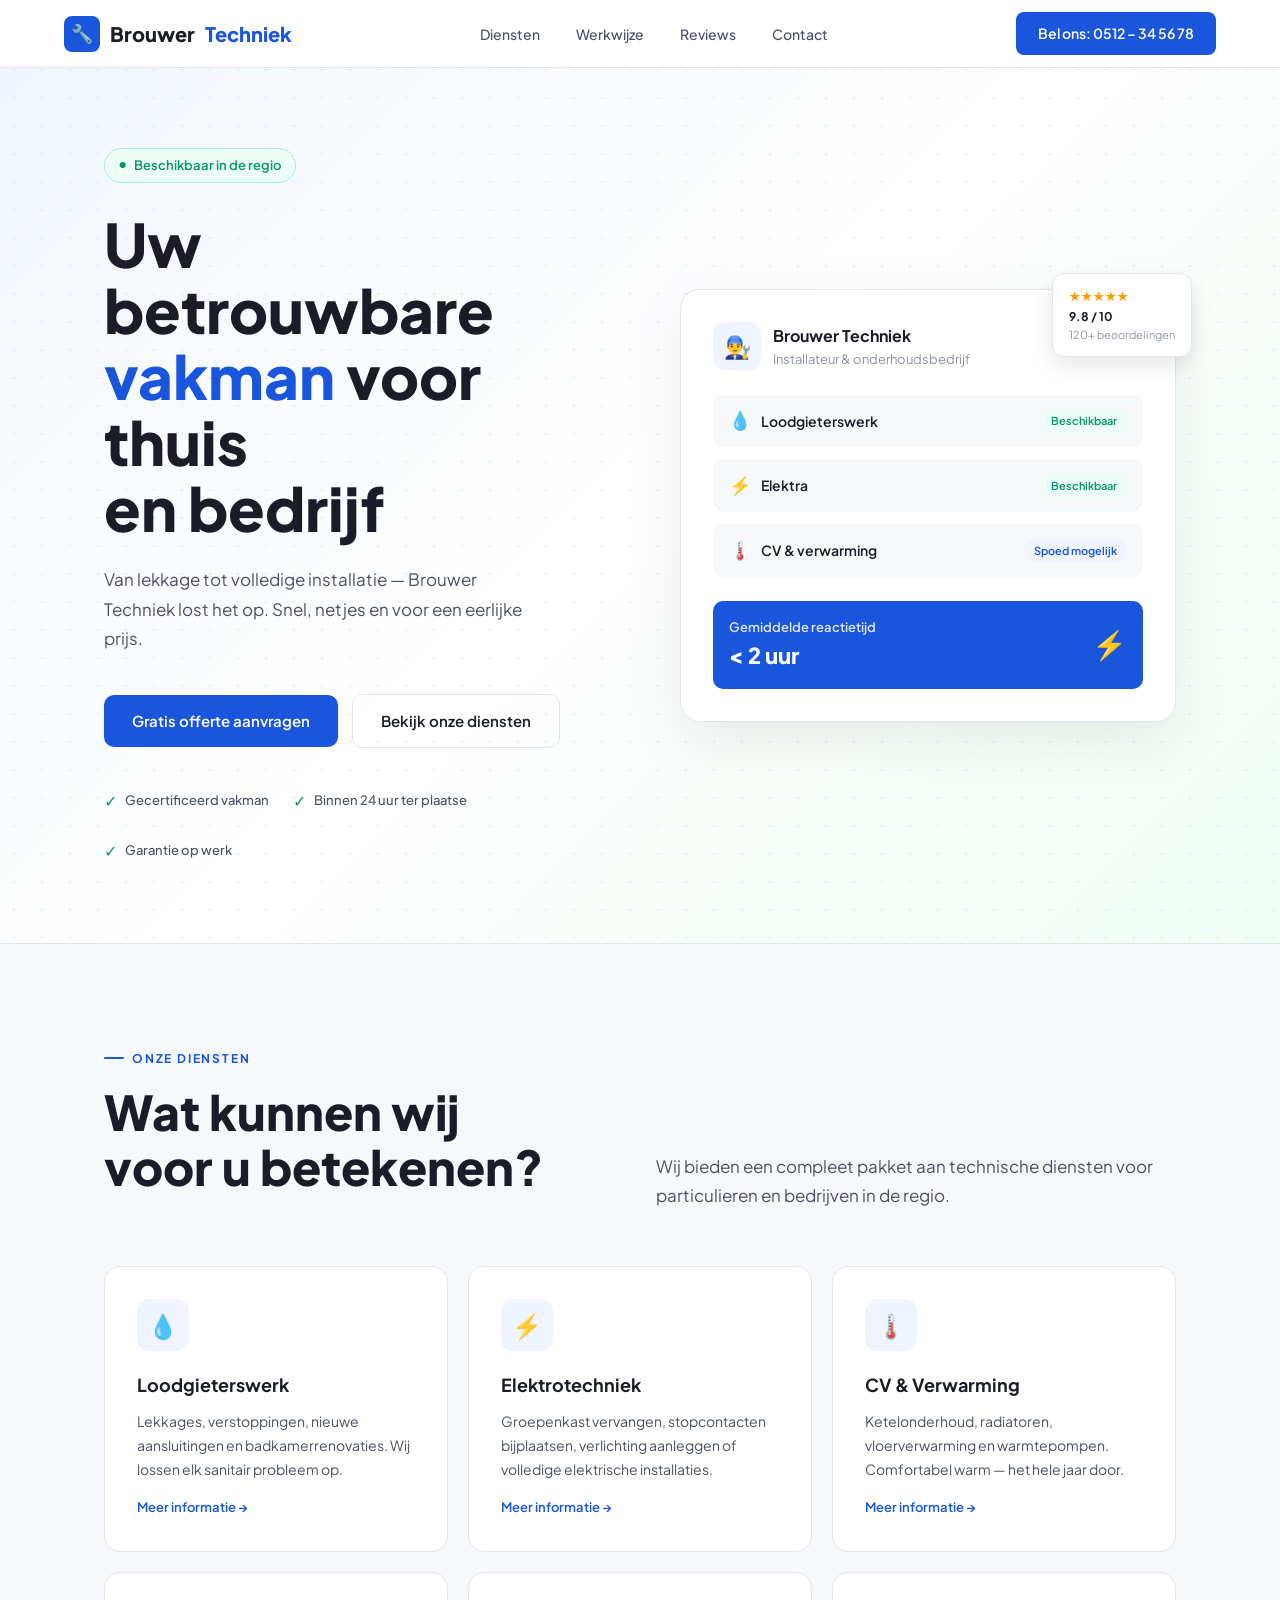
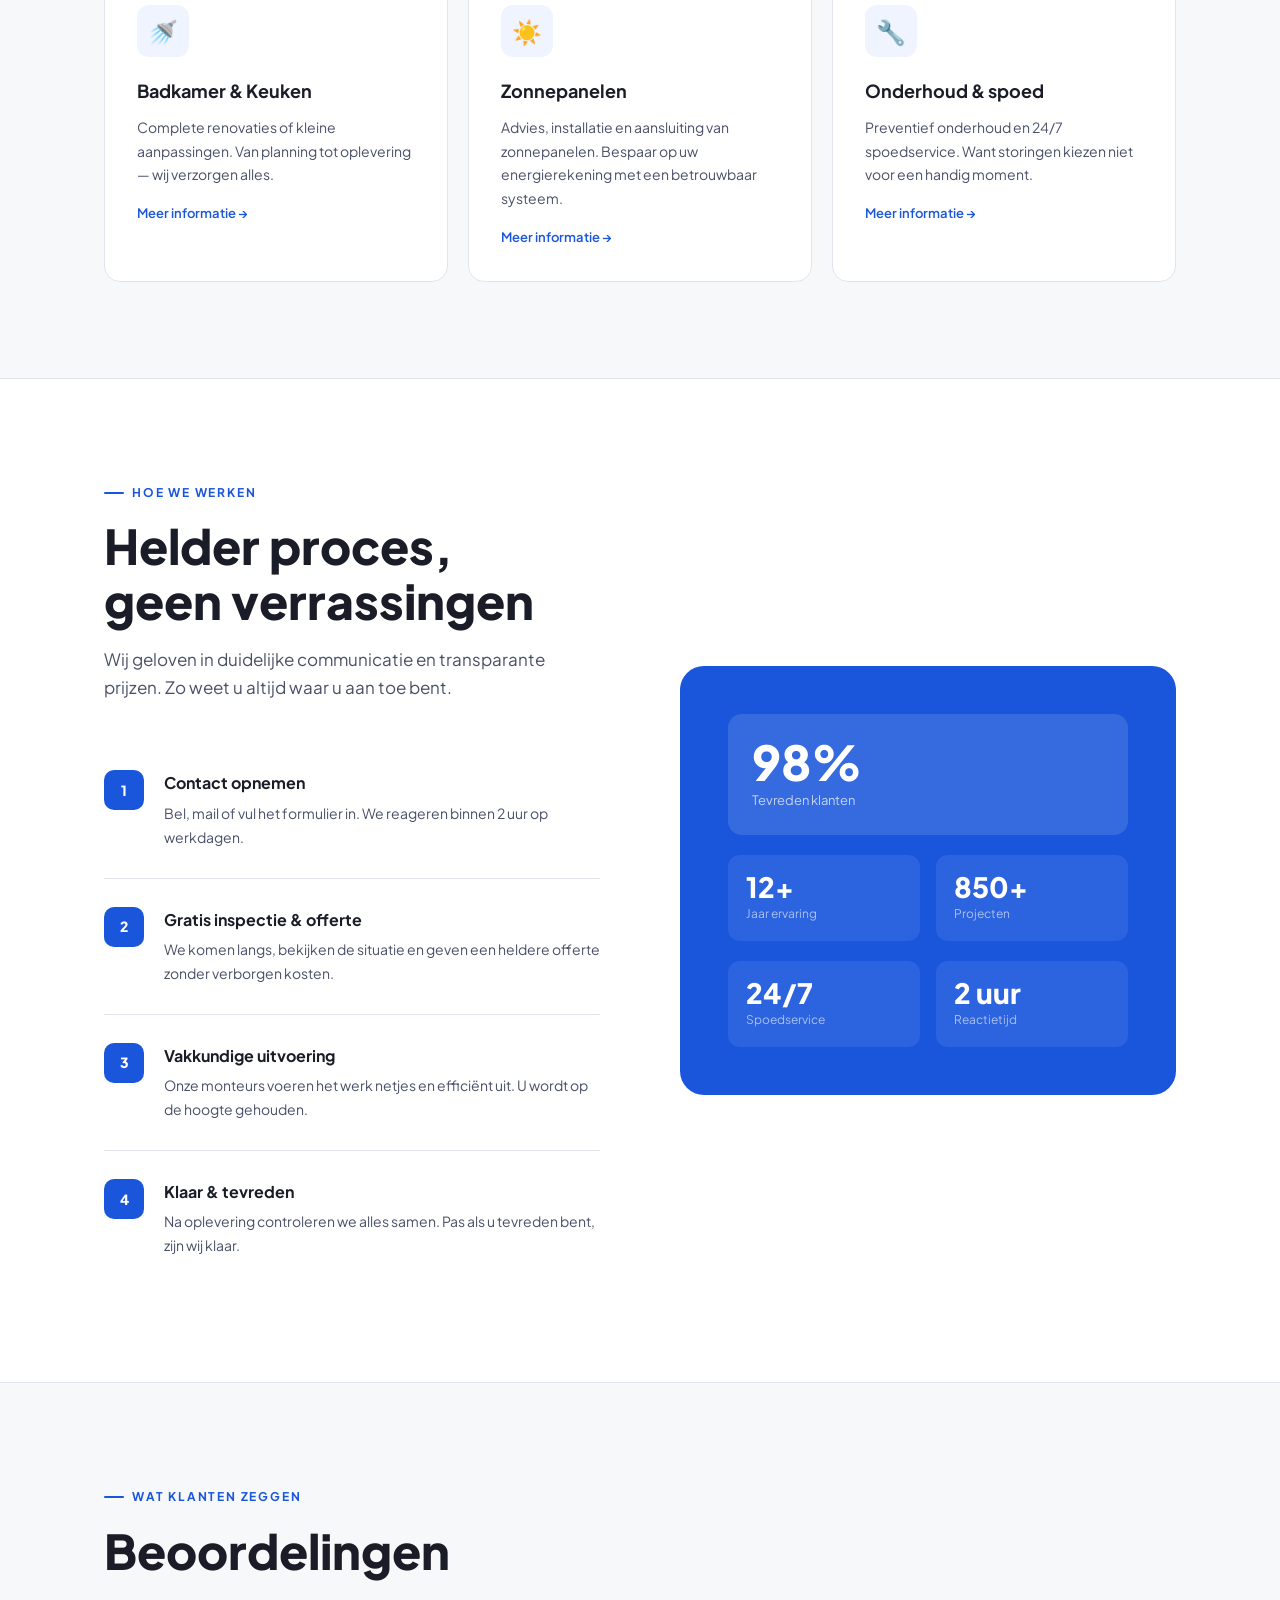
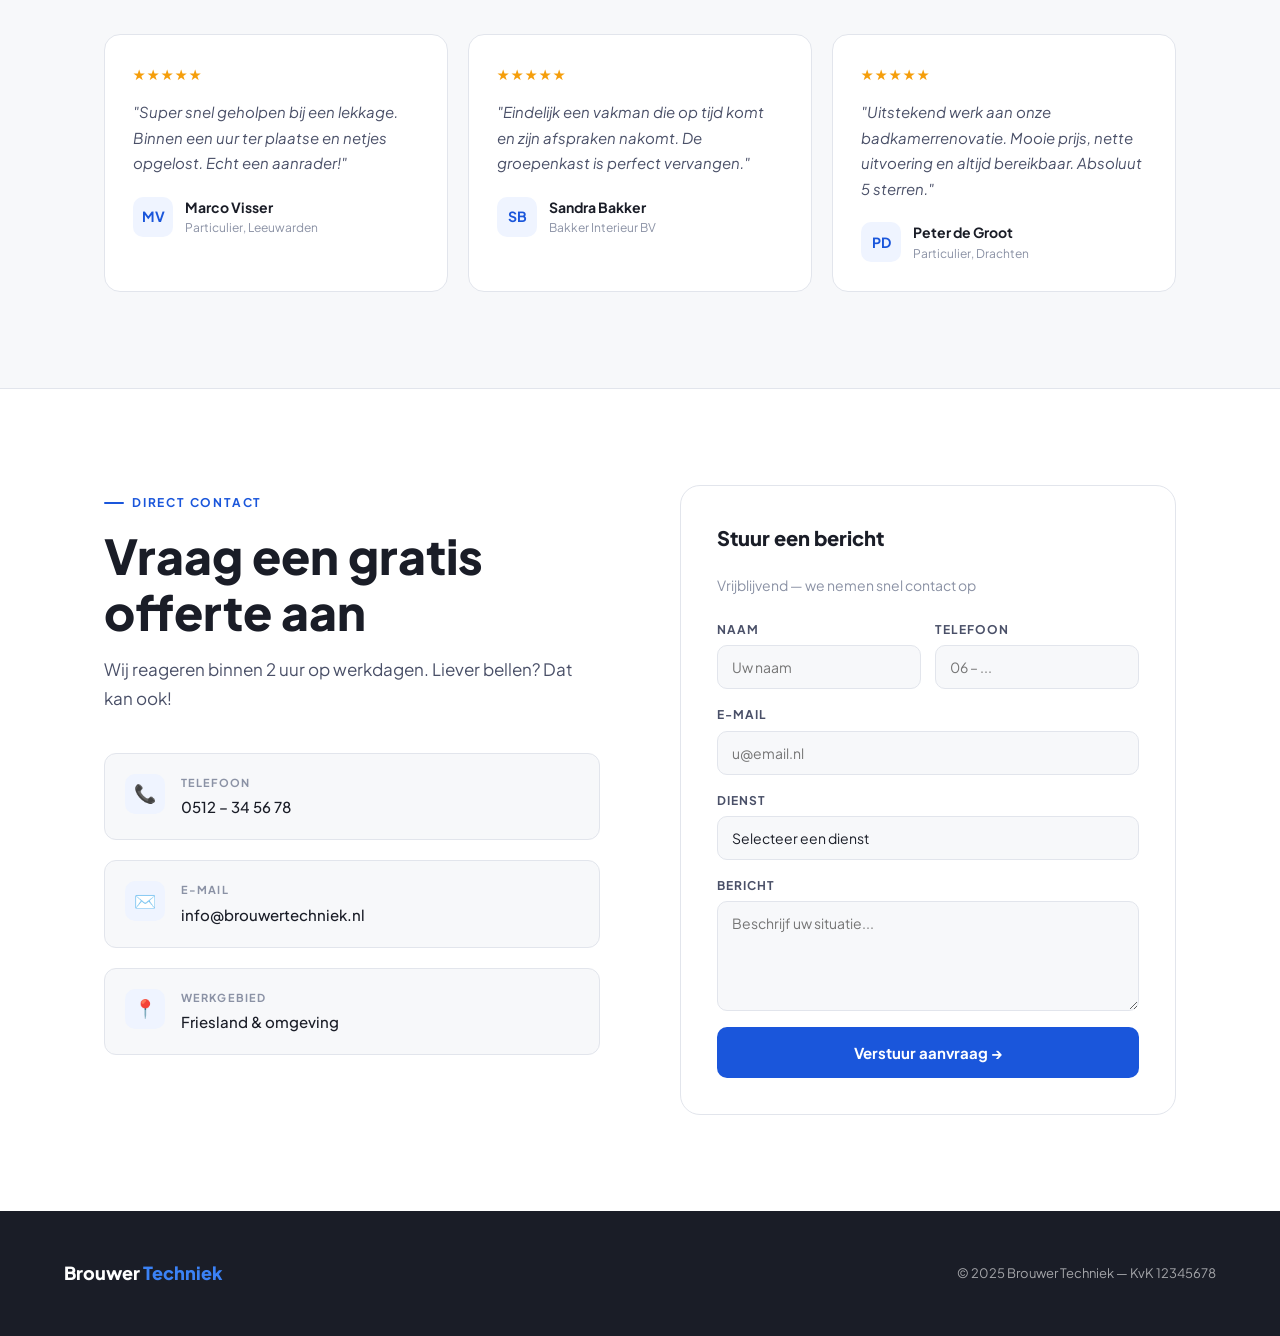
==== commit b47e59ea: "Rename index (1).html to index.html" ====
--- a/index.html
+++ b/index.html
@@ -1,323 +1,694 @@
 <!DOCTYPE html>
 <html lang="nl">
 <head>
-  <meta charset="UTF-8" />
-  <meta name="viewport" content="width=device-width, initial-scale=1.0" />
-  <title>Caravanpark De Stille Plas – Loosdrecht</title>
-  <meta name="description" content="Caravanpark De Stille Plas in Loosdrecht. Prachtige recreatiewoningen aan het water. Neem contact op voor beschikbaarheid." />
-  <link rel="preconnect" href="https://fonts.googleapis.com" />
-  <link rel="preconnect" href="https://fonts.gstatic.com" crossorigin />
-  <link href="https://fonts.googleapis.com/css2?family=Inter:wght@300;400;500;600;700&family=Playfair+Display:wght@700&display=swap" rel="stylesheet" />
-  <link rel="stylesheet" href="style.css" />
+<meta charset="UTF-8">
+<meta name="viewport" content="width=device-width, initial-scale=1.0">
+<title>Brouwer Techniek – Uw vakman in de regio</title>
+<link rel="preconnect" href="https://fonts.googleapis.com">
+<link href="https://fonts.googleapis.com/css2?family=Plus+Jakarta+Sans:wght@300;400;500;600;700;800&display=swap" rel="stylesheet">
+<style>
+  *, *::before, *::after { box-sizing: border-box; margin: 0; padding: 0; }
+
+  :root {
+    --white: #ffffff;
+    --off: #f7f8fa;
+    --light: #eef0f4;
+    --border: #e2e5ec;
+    --muted: #8b92a5;
+    --text: #1a1d27;
+    --sub: #4a5068;
+    --blue: #1a56db;
+    --blue-light: #eff4ff;
+    --blue-mid: #3b82f6;
+    --green: #059669;
+    --green-light: #ecfdf5;
+    --font: 'Plus Jakarta Sans', sans-serif;
+  }
+
+  html { scroll-behavior: smooth; }
+  body { background: var(--white); color: var(--text); font-family: var(--font); font-size: 16px; line-height: 1.6; overflow-x: hidden; }
+
+  /* NAV */
+  nav {
+    position: fixed; top: 0; left: 0; right: 0; z-index: 100;
+    height: 68px;
+    background: rgba(255,255,255,0.96);
+    border-bottom: 1px solid var(--border);
+    backdrop-filter: blur(12px);
+    display: flex; align-items: center; justify-content: space-between;
+    padding: 0 64px;
+  }
+
+  .logo {
+    font-size: 20px; font-weight: 800; color: var(--text); text-decoration: none;
+    display: flex; align-items: center; gap: 10px;
+  }
+
+  .logo-icon {
+    width: 36px; height: 36px; background: var(--blue); border-radius: 8px;
+    display: flex; align-items: center; justify-content: center;
+    font-size: 18px;
+  }
+
+  .logo span { color: var(--blue); }
+
+  .nav-links { display: flex; gap: 36px; list-style: none; }
+  .nav-links a { font-size: 14px; font-weight: 500; color: var(--sub); text-decoration: none; transition: color 0.2s; }
+  .nav-links a:hover { color: var(--text); }
+
+  .nav-btn {
+    background: var(--blue); color: white; padding: 10px 22px; border-radius: 8px;
+    font-size: 14px; font-weight: 600; text-decoration: none; transition: background 0.2s;
+  }
+  .nav-btn:hover { background: #1648c7; }
+
+  /* HERO */
+  .hero {
+    padding-top: 68px;
+    min-height: 100vh;
+    display: flex;
+    align-items: center;
+    position: relative;
+    overflow: hidden;
+  }
+
+  .hero-bg {
+    position: absolute; inset: 0;
+    background: linear-gradient(135deg, #f0f5ff 0%, #ffffff 50%, #f0fdf4 100%);
+    z-index: 0;
+  }
+
+  .hero-dots {
+    position: absolute; inset: 0; z-index: 0;
+    background-image: radial-gradient(circle, #d1d9f0 1px, transparent 1px);
+    background-size: 28px 28px;
+    opacity: 0.5;
+  }
+
+  .hero-inner {
+    position: relative; z-index: 1;
+    max-width: 1200px; margin: 0 auto; padding: 80px 64px;
+    display: grid; grid-template-columns: 1fr 1fr; gap: 80px; align-items: center;
+  }
+
+  .hero-badge {
+    display: inline-flex; align-items: center; gap: 8px;
+    background: var(--green-light); color: var(--green);
+    border: 1px solid #a7f3d0;
+    padding: 6px 14px; border-radius: 100px;
+    font-size: 13px; font-weight: 600; margin-bottom: 28px;
+  }
+
+  .hero-badge::before { content: '●'; font-size: 8px; }
+
+  h1 {
+    font-size: clamp(40px, 5vw, 60px);
+    font-weight: 800; line-height: 1.1;
+    color: var(--text); margin-bottom: 24px;
+  }
+
+  h1 em { color: var(--blue); font-style: normal; }
+
+  .hero-sub {
+    font-size: 17px; font-weight: 400; color: var(--sub);
+    line-height: 1.75; margin-bottom: 40px; max-width: 440px;
+  }
+
+  .hero-btns { display: flex; gap: 14px; align-items: center; flex-wrap: wrap; }
+
+  .btn-blue {
+    background: var(--blue); color: white; padding: 14px 28px; border-radius: 10px;
+    font-size: 15px; font-weight: 600; text-decoration: none;
+    transition: background 0.2s, transform 0.15s; display: inline-block;
+  }
+  .btn-blue:hover { background: #1648c7; transform: translateY(-1px); }
+
+  .btn-outline {
+    border: 1.5px solid var(--border); color: var(--text); padding: 14px 28px; border-radius: 10px;
+    font-size: 15px; font-weight: 600; text-decoration: none;
+    transition: border-color 0.2s, background 0.2s; display: inline-block;
+  }
+  .btn-outline:hover { border-color: var(--blue); background: var(--blue-light); }
+
+  .hero-trust {
+    display: flex; gap: 24px; margin-top: 40px; flex-wrap: wrap;
+  }
+
+  .trust-item {
+    display: flex; align-items: center; gap: 8px;
+    font-size: 13px; font-weight: 500; color: var(--sub);
+  }
+
+  .trust-icon { color: var(--green); font-size: 16px; }
+
+  /* HERO CARD */
+  .hero-card-wrap {
+    position: relative;
+  }
+
+  .hero-card {
+    background: white; border: 1px solid var(--border); border-radius: 20px;
+    padding: 32px; box-shadow: 0 20px 60px rgba(0,0,0,0.08);
+  }
+
+  .card-header {
+    display: flex; align-items: center; gap: 12px; margin-bottom: 24px;
+  }
+
+  .card-avatar {
+    width: 48px; height: 48px; background: var(--blue-light); border-radius: 12px;
+    display: flex; align-items: center; justify-content: center; font-size: 22px;
+  }
+
+  .card-name { font-size: 16px; font-weight: 700; color: var(--text); }
+  .card-role { font-size: 13px; color: var(--muted); }
+
+  .service-list { display: flex; flex-direction: column; gap: 12px; margin-bottom: 24px; }
+
+  .service-row {
+    display: flex; align-items: center; justify-content: space-between;
+    padding: 12px 16px; background: var(--off); border-radius: 10px;
+  }
+
+  .service-row-left { display: flex; align-items: center; gap: 10px; }
+  .service-row-icon { font-size: 18px; }
+  .service-row-name { font-size: 14px; font-weight: 600; color: var(--text); }
+  .service-row-badge {
+    font-size: 11px; font-weight: 600; padding: 3px 10px; border-radius: 100px;
+  }
+  .badge-green { background: var(--green-light); color: var(--green); }
+  .badge-blue { background: var(--blue-light); color: var(--blue); }
+
+  .card-footer {
+    background: var(--blue); border-radius: 10px; padding: 16px;
+    display: flex; align-items: center; justify-content: space-between;
+  }
+
+  .card-footer-text { font-size: 13px; font-weight: 600; color: rgba(255,255,255,0.85); }
+  .card-footer-num { font-size: 22px; font-weight: 800; color: white; }
+
+  .floating-badge {
+    position: absolute; top: -16px; right: -16px;
+    background: white; border: 1px solid var(--border); border-radius: 12px;
+    padding: 12px 16px; box-shadow: 0 8px 24px rgba(0,0,0,0.1);
+    display: flex; align-items: center; gap: 10px;
+  }
+
+  .floating-stars { color: #f59e0b; font-size: 13px; letter-spacing: 1px; }
+  .floating-text { font-size: 12px; font-weight: 700; color: var(--text); }
+  .floating-sub { font-size: 11px; color: var(--muted); }
+
+  /* SECTION SHARED */
+  section { padding: 96px 64px; max-width: 1200px; margin: 0 auto; }
+  .full-section { padding: 96px 64px; }
+
+  .tag {
+    display: inline-flex; align-items: center; gap: 8px;
+    font-size: 12px; font-weight: 700; letter-spacing: 0.15em; text-transform: uppercase;
+    color: var(--blue); margin-bottom: 16px;
+  }
+
+  .tag::before { content: ''; width: 20px; height: 2px; background: var(--blue); border-radius: 2px; }
+
+  h2 { font-size: clamp(32px, 4vw, 48px); font-weight: 800; color: var(--text); line-height: 1.15; margin-bottom: 16px; }
+  .section-sub { font-size: 17px; color: var(--sub); max-width: 520px; line-height: 1.7; }
+
+  /* DIENSTEN */
+  .diensten-bg { background: var(--off); border-top: 1px solid var(--border); border-bottom: 1px solid var(--border); }
+
+  .diensten-inner { max-width: 1200px; margin: 0 auto; padding: 96px 64px; }
+
+  .diensten-top { display: flex; justify-content: space-between; align-items: flex-end; margin-bottom: 56px; gap: 40px; }
+
+  .diensten-grid { display: grid; grid-template-columns: repeat(3, 1fr); gap: 20px; }
+
+  .dienst {
+    background: white; border: 1px solid var(--border); border-radius: 16px; padding: 32px;
+    transition: box-shadow 0.2s, transform 0.2s; cursor: default;
+  }
+
+  .dienst:hover { box-shadow: 0 12px 40px rgba(26,86,219,0.1); transform: translateY(-3px); }
+
+  .dienst-icon-wrap {
+    width: 52px; height: 52px; background: var(--blue-light); border-radius: 12px;
+    display: flex; align-items: center; justify-content: center; font-size: 24px;
+    margin-bottom: 20px;
+  }
+
+  .dienst h3 { font-size: 18px; font-weight: 700; color: var(--text); margin-bottom: 10px; }
+  .dienst p { font-size: 14px; color: var(--sub); line-height: 1.7; }
+
+  .dienst-link {
+    display: inline-flex; align-items: center; gap: 6px;
+    font-size: 13px; font-weight: 600; color: var(--blue);
+    text-decoration: none; margin-top: 16px;
+    transition: gap 0.2s;
+  }
+  .dienst-link:hover { gap: 10px; }
+
+  /* WERKWIJZE */
+  .werkwijze-inner { display: grid; grid-template-columns: 1fr 1fr; gap: 80px; align-items: center; }
+
+  .steps { display: flex; flex-direction: column; gap: 0; }
+
+  .step {
+    display: flex; gap: 20px; padding: 28px 0;
+    border-bottom: 1px solid var(--border);
+    position: relative;
+  }
+
+  .step:last-child { border-bottom: none; }
+
+  .step-num-wrap {
+    min-width: 40px; height: 40px;
+    background: var(--blue); border-radius: 10px;
+    display: flex; align-items: center; justify-content: center;
+    font-size: 14px; font-weight: 800; color: white;
+  }
+
+  .step h4 { font-size: 16px; font-weight: 700; color: var(--text); margin-bottom: 6px; }
+  .step p { font-size: 14px; color: var(--sub); line-height: 1.7; }
+
+  .werkwijze-visual {
+    background: var(--blue); border-radius: 24px; padding: 48px;
+    display: flex; flex-direction: column; gap: 20px;
+  }
+
+  .wv-stat { background: rgba(255,255,255,0.12); border-radius: 14px; padding: 24px; }
+  .wv-num { font-size: 48px; font-weight: 800; color: white; line-height: 1; }
+  .wv-label { font-size: 13px; color: rgba(255,255,255,0.7); margin-top: 4px; }
+
+  .wv-row { display: grid; grid-template-columns: 1fr 1fr; gap: 16px; }
+  .wv-small { background: rgba(255,255,255,0.08); border-radius: 12px; padding: 18px; }
+  .wv-small-num { font-size: 28px; font-weight: 800; color: white; line-height: 1; }
+  .wv-small-label { font-size: 12px; color: rgba(255,255,255,0.6); margin-top: 3px; }
+
+  /* REVIEWS */
+  .reviews-bg { background: var(--off); border-top: 1px solid var(--border); border-bottom: 1px solid var(--border); }
+  .reviews-inner { max-width: 1200px; margin: 0 auto; padding: 96px 64px; }
+  .reviews-grid { display: grid; grid-template-columns: repeat(3, 1fr); gap: 20px; margin-top: 56px; }
+
+  .review {
+    background: white; border: 1px solid var(--border); border-radius: 16px; padding: 28px;
+  }
+
+  .review-stars { color: #f59e0b; font-size: 14px; letter-spacing: 2px; margin-bottom: 14px; }
+  .review-text { font-size: 15px; color: var(--sub); line-height: 1.7; margin-bottom: 20px; font-style: italic; }
+  .review-author { display: flex; align-items: center; gap: 12px; }
+  .review-avatar {
+    width: 40px; height: 40px; border-radius: 10px;
+    background: var(--blue-light); display: flex; align-items: center; justify-content: center;
+    font-weight: 700; font-size: 14px; color: var(--blue);
+  }
+  .review-name { font-size: 14px; font-weight: 700; color: var(--text); }
+  .review-company { font-size: 12px; color: var(--muted); }
+
+  /* CONTACT */
+  .contact-inner { display: grid; grid-template-columns: 1fr 1fr; gap: 80px; align-items: start; }
+
+  .contact-details { display: flex; flex-direction: column; gap: 20px; margin-top: 40px; }
+
+  .contact-item {
+    display: flex; gap: 16px; align-items: flex-start;
+    padding: 20px; background: var(--off); border-radius: 12px; border: 1px solid var(--border);
+  }
+
+  .contact-item-icon {
+    width: 40px; height: 40px; background: var(--blue-light); border-radius: 10px;
+    display: flex; align-items: center; justify-content: center; font-size: 18px; min-width: 40px;
+  }
+
+  .contact-item-label { font-size: 11px; font-weight: 700; letter-spacing: 0.1em; text-transform: uppercase; color: var(--muted); margin-bottom: 4px; }
+  .contact-item-value { font-size: 15px; font-weight: 500; color: var(--text); }
+
+  .form { display: flex; flex-direction: column; gap: 16px; background: white; border: 1px solid var(--border); border-radius: 20px; padding: 36px; }
+  .form-title { font-size: 20px; font-weight: 800; color: var(--text); margin-bottom: 4px; }
+  .form-sub { font-size: 14px; color: var(--muted); margin-bottom: 8px; }
+
+  .form-row { display: grid; grid-template-columns: 1fr 1fr; gap: 14px; }
+  .form-group { display: flex; flex-direction: column; gap: 6px; }
+  .form-label { font-size: 12px; font-weight: 700; letter-spacing: 0.08em; text-transform: uppercase; color: var(--sub); }
+
+  .form-input, .form-textarea, .form-select {
+    border: 1.5px solid var(--border); border-radius: 10px;
+    padding: 12px 14px; font-family: var(--font); font-size: 14px; color: var(--text);
+    background: var(--off); outline: none; transition: border-color 0.2s, background 0.2s; width: 100%;
+  }
+
+  .form-input:focus, .form-textarea:focus, .form-select:focus {
+    border-color: var(--blue); background: white;
+  }
+
+  .form-textarea { min-height: 110px; resize: vertical; }
+  .form-select { appearance: none; cursor: pointer; }
+
+  .form-submit {
+    background: var(--blue); color: white; border: none; border-radius: 10px;
+    padding: 16px; font-family: var(--font); font-size: 15px; font-weight: 700;
+    cursor: pointer; transition: background 0.2s; width: 100%;
+  }
+  .form-submit:hover { background: #1648c7; }
+
+  /* FOOTER */
+  footer {
+    background: var(--text); color: rgba(255,255,255,0.6);
+    padding: 48px 64px;
+    display: flex; justify-content: space-between; align-items: center;
+  }
+
+  .footer-logo { font-size: 18px; font-weight: 800; color: white; }
+  .footer-logo span { color: var(--blue-mid); }
+  .footer-copy { font-size: 13px; }
+
+  /* ANIMATIONS */
+  @keyframes fadeUp {
+    from { opacity: 0; transform: translateY(20px); }
+    to { opacity: 1; transform: translateY(0); }
+  }
+
+  .hero-left-content > * { animation: fadeUp 0.6s ease both; }
+  .hero-left-content > *:nth-child(1) { animation-delay: 0.1s; }
+  .hero-left-content > *:nth-child(2) { animation-delay: 0.2s; }
+  .hero-left-content > *:nth-child(3) { animation-delay: 0.3s; }
+  .hero-left-content > *:nth-child(4) { animation-delay: 0.4s; }
+  .hero-left-content > *:nth-child(5) { animation-delay: 0.5s; }
+</style>
 </head>
 <body>
 
-  <!-- NAV -->
-  <header class="nav" id="nav">
-    <div class="nav__inner">
-      <a href="#" class="nav__logo">
-        <span class="nav__logo-text">De Stille Plas</span>
-        <span class="nav__logo-sub">Loosdrecht</span>
-      </a>
-      <nav class="nav__links">
-        <a href="#over">Over ons</a>
-        <a href="#woningen">Woningen</a>
-        <a href="#omgeving">Omgeving</a>
-        <a href="#contact" class="nav__cta">Contact</a>
-      </nav>
-      <button class="nav__burger" id="burger" aria-label="Menu openen">
-        <span></span><span></span><span></span>
-      </button>
-    </div>
-    <div class="nav__mobile" id="mobileMenu">
-      <a href="#over" class="nav__mobile-link">Over ons</a>
-      <a href="#woningen" class="nav__mobile-link">Woningen</a>
-      <a href="#omgeving" class="nav__mobile-link">Omgeving</a>
-      <a href="#contact" class="nav__mobile-link">Contact</a>
-    </div>
-  </header>
-
-  <!-- HERO -->
-  <section class="hero" id="hero">
-    <div class="hero__bg"></div>
-    <div class="hero__overlay"></div>
-    <div class="hero__content">
-      <p class="hero__tag">Caravanpark · Loosdrecht</p>
-      <h1 class="hero__title">De Stille Plas</h1>
-      <p class="hero__sub">Rust, ruimte en water — uw thuis aan de Loosdrechtse Plassen</p>
-      <div class="hero__btns">
-        <a href="#woningen" class="btn btn--primary">Bekijk woningen</a>
-        <a href="#contact" class="btn btn--outline">Neem contact op</a>
-      </div>
-    </div>
-    <div class="hero__scroll">
-      <span></span>
-    </div>
-  </section>
-
-  <!-- OVER -->
-  <section class="section over" id="over">
-    <div class="container over__grid">
-      <div class="over__text">
-        <span class="label">Over ons</span>
-        <h2 class="heading">Een unieke plek aan het water</h2>
-        <p>Caravanpark De Stille Plas ligt aan de oevers van de prachtige Loosdrechtse Plassen, één van de mooiste recreatiegebieden van Nederland. Het park biedt een exclusieve collectie recreatiewoningen in een rustige, groene omgeving.</p>
-        <p>Geniet van het water, de natuur en de rust — op steenworp afstand van Amsterdam en Utrecht.</p>
-        <div class="over__stats">
-          <div class="over__stat">
-            <strong>Loosdrecht</strong>
-            <span>Locatie</span>
-          </div>
-          <div class="over__stat">
-            <strong>Aan het water</strong>
-            <span>Directe toegang</span>
-          </div>
-          <div class="over__stat">
-            <strong>Rustig park</strong>
-            <span>Exclusieve omgeving</span>
-          </div>
-        </div>
-      </div>
-      <div class="over__img-wrap">
-        <img src="images/aerial2.jpg" alt="Luchtfoto caravanpark De Stille Plas" class="over__img" />
-        <div class="over__img-badge">
-          <svg width="20" height="20" viewBox="0 0 24 24" fill="none" stroke="currentColor" stroke-width="2"><path d="M12 22s-8-4.5-8-11.8A8 8 0 0 1 12 2a8 8 0 0 1 8 8.2c0 7.3-8 11.8-8 11.8z"/><circle cx="12" cy="10" r="3"/></svg>
-          Loosdrecht, Nederland
-        </div>
-      </div>
-    </div>
-  </section>
-
-  <!-- WONINGEN -->
-  <section class="section woningen" id="woningen">
-    <div class="container">
-      <div class="section__header">
-        <span class="label">Recreatiewoningen</span>
-        <h2 class="heading">Stijlvol wonen aan het water</h2>
-        <p class="section__sub">Ontdek onze sfeervolle recreatiewoningen, elk met eigen karakter en uitstraling</p>
-      </div>
-      <div class="woningen__grid">
-        <div class="woning-card woning-card--featured">
-          <div class="woning-card__img-wrap">
-            <img src="images/house1.jpg" alt="Moderne recreatiewoning De Stille Plas" />
-            <span class="woning-card__badge">Uitgelicht</span>
-          </div>
-          <div class="woning-card__body">
-            <h3>Moderne Waterwoning</h3>
-            <p>Strak, modern chalet met ruim terras, tuinmeubilair en directe toegang tot het water. Volledig ingericht en instapklaar.</p>
-            <ul class="woning-card__features">
-              <li><svg width="16" height="16" viewBox="0 0 24 24" fill="none" stroke="currentColor" stroke-width="2"><polyline points="20 6 9 17 4 12"/></svg> Ruim terras</li>
-              <li><svg width="16" height="16" viewBox="0 0 24 24" fill="none" stroke="currentColor" stroke-width="2"><polyline points="20 6 9 17 4 12"/></svg> Tuinkamer & lounge</li>
-              <li><svg width="16" height="16" viewBox="0 0 24 24" fill="none" stroke="currentColor" stroke-width="2"><polyline points="20 6 9 17 4 12"/></svg> Garage aanwezig</li>
-              <li><svg width="16" height="16" viewBox="0 0 24 24" fill="none" stroke="currentColor" stroke-width="2"><polyline points="20 6 9 17 4 12"/></svg> Uitzicht op het water</li>
-            </ul>
-            <a href="#contact" class="btn btn--primary">Meer informatie</a>
-          </div>
-        </div>
-        <div class="woning-card">
-          <div class="woning-card__img-wrap">
-            <img src="images/house2.jpg" alt="Recreatiewoning aan het water" />
-          </div>
-          <div class="woning-card__body">
-            <h3>Chalet aan het water</h3>
-            <p>Comfortabele recreatiewoning met eigen ligplaats, groot terras en prachtig uitzicht over de plas.</p>
-            <ul class="woning-card__features">
-              <li><svg width="16" height="16" viewBox="0 0 24 24" fill="none" stroke="currentColor" stroke-width="2"><polyline points="20 6 9 17 4 12"/></svg> Eigen steiger</li>
-              <li><svg width="16" height="16" viewBox="0 0 24 24" fill="none" stroke="currentColor" stroke-width="2"><polyline points="20 6 9 17 4 12"/></svg> Groot tuinterrein</li>
-              <li><svg width="16" height="16" viewBox="0 0 24 24" fill="none" stroke="currentColor" stroke-width="2"><polyline points="20 6 9 17 4 12"/></svg> Privacy door groen</li>
-            </ul>
-            <a href="#contact" class="btn btn--secondary">Meer informatie</a>
-          </div>
-        </div>
-        <div class="woning-card">
-          <div class="woning-card__img-wrap">
-            <img src="images/aerial1.jpg" alt="Luchtfoto recreatiepark" />
-          </div>
-          <div class="woning-card__body">
-            <h3>Park Overzicht</h3>
-            <p>Het park telt meerdere unieke woningen in een groene, rustige setting met directe waterverbinding doorheen het park.</p>
-            <ul class="woning-card__features">
-              <li><svg width="16" height="16" viewBox="0 0 24 24" fill="none" stroke="currentColor" stroke-width="2"><polyline points="20 6 9 17 4 12"/></svg> Vaarwater door park</li>
-              <li><svg width="16" height="16" viewBox="0 0 24 24" fill="none" stroke="currentColor" stroke-width="2"><polyline points="20 6 9 17 4 12"/></svg> Groene omgeving</li>
-              <li><svg width="16" height="16" viewBox="0 0 24 24" fill="none" stroke="currentColor" stroke-width="2"><polyline points="20 6 9 17 4 12"/></svg> Rustige sfeer</li>
-            </ul>
-            <a href="#contact" class="btn btn--secondary">Meer informatie</a>
-          </div>
-        </div>
-      </div>
-    </div>
-  </section>
-
-  <!-- OMGEVING -->
-  <section class="section omgeving" id="omgeving">
-    <div class="omgeving__bg"></div>
-    <div class="container omgeving__inner">
-      <div class="section__header section__header--light">
-        <span class="label label--light">Omgeving</span>
-        <h2 class="heading heading--light">Loosdrecht — hart van de plassen</h2>
-        <p class="section__sub section__sub--light">Alles wat u nodig heeft, vlak bij de hand</p>
-      </div>
-      <div class="omgeving__cards">
-        <div class="omgeving__card">
-          <div class="omgeving__icon">
-            <svg width="28" height="28" viewBox="0 0 24 24" fill="none" stroke="currentColor" stroke-width="1.5"><path d="M12 22s-8-4.5-8-11.8A8 8 0 0 1 12 2a8 8 0 0 1 8 8.2c0 7.3-8 11.8-8 11.8z"/><circle cx="12" cy="10" r="3"/></svg>
-          </div>
-          <h3>Loosdrechtse Plassen</h3>
-          <p>Eén van de mooiste waterrijke gebieden van Nederland, direct bereikbaar vanuit het park.</p>
-        </div>
-        <div class="omgeving__card">
-          <div class="omgeving__icon">
-            <svg width="28" height="28" viewBox="0 0 24 24" fill="none" stroke="currentColor" stroke-width="1.5"><circle cx="12" cy="12" r="10"/><path d="M12 6v6l4 2"/></svg>
-          </div>
-          <h3>30 min van Amsterdam</h3>
-          <p>Ideaal gelegen tussen Amsterdam en Utrecht — genieten van natuur zonder ver weg te zijn.</p>
-        </div>
-        <div class="omgeving__card">
-          <div class="omgeving__icon">
-            <svg width="28" height="28" viewBox="0 0 24 24" fill="none" stroke="currentColor" stroke-width="1.5"><path d="M3 9l9-7 9 7v11a2 2 0 0 1-2 2H5a2 2 0 0 1-2-2z"/><polyline points="9 22 9 12 15 12 15 22"/></svg>
-          </div>
-          <h3>Voorzieningen nabij</h3>
-          <p>Restaurants, watersport, fietspaden en winkels zijn allemaal op korte afstand beschikbaar.</p>
-        </div>
-        <div class="omgeving__card">
-          <div class="omgeving__icon">
-            <svg width="28" height="28" viewBox="0 0 24 24" fill="none" stroke="currentColor" stroke-width="1.5"><path d="M22 16.92v3a2 2 0 0 1-2.18 2 19.79 19.79 0 0 1-8.63-3.07A19.5 19.5 0 0 1 4.69 12 19.79 19.79 0 0 1 1.61 3.42 2 2 0 0 1 3.58 1.25h3a2 2 0 0 1 2 1.72c.127.96.361 1.903.7 2.81a2 2 0 0 1-.45 2.11L7.91 8.82a16 16 0 0 0 6.29 6.29l1.14-1.14a2 2 0 0 1 2.11-.45c.907.339 1.85.573 2.81.7A2 2 0 0 1 22 16.92z"/></svg>
-          </div>
-          <h3>Persoonlijk contact</h3>
-          <p>Wij helpen u graag persoonlijk bij vragen over beschikbaarheid en mogelijkheden.</p>
-        </div>
-      </div>
-    </div>
-  </section>
-
-  <!-- GALLERY -->
-  <section class="section gallery" id="gallery">
-    <div class="container">
-      <div class="section__header">
-        <span class="label">Sfeer</span>
-        <h2 class="heading">Leven op het park</h2>
-      </div>
-      <div class="gallery__grid">
-        <div class="gallery__item gallery__item--large">
-          <img src="images/house2.jpg" alt="Recreatiewoning terras" />
-        </div>
-        <div class="gallery__item">
-          <img src="images/house1.jpg" alt="Moderne woning" />
-        </div>
-        <div class="gallery__item">
-          <img src="images/aerial1.jpg" alt="Luchtfoto park" />
-        </div>
-        <div class="gallery__item gallery__item--wide">
-          <img src="images/aerial2.jpg" alt="Overzicht park met water" />
-        </div>
-      </div>
-    </div>
-  </section>
-
-  <!-- CONTACT -->
-  <section class="section contact" id="contact">
-    <div class="container contact__grid">
-      <div class="contact__info">
-        <span class="label">Contact</span>
-        <h2 class="heading">Neem contact op</h2>
-        <p>Heeft u interesse in een recreatiewoning op De Stille Plas, of wilt u meer informatie? Wij helpen u graag verder. Stuur ons een bericht en wij nemen zo spoedig mogelijk contact met u op.</p>
-        <div class="contact__details">
-          <div class="contact__detail">
-            <div class="contact__detail-icon">
-              <svg width="20" height="20" viewBox="0 0 24 24" fill="none" stroke="currentColor" stroke-width="2"><path d="M12 22s-8-4.5-8-11.8A8 8 0 0 1 12 2a8 8 0 0 1 8 8.2c0 7.3-8 11.8-8 11.8z"/><circle cx="12" cy="10" r="3"/></svg>
+<nav>
+  <a href="#" class="logo">
+    <div class="logo-icon">🔧</div>
+    Brouwer <span>Techniek</span>
+  </a>
+  <ul class="nav-links">
+    <li><a href="#diensten">Diensten</a></li>
+    <li><a href="#werkwijze">Werkwijze</a></li>
+    <li><a href="#reviews">Reviews</a></li>
+    <li><a href="#contact">Contact</a></li>
+  </ul>
+  <a href="#contact" class="nav-btn">Bel ons: 0512 – 34 56 78</a>
+</nav>
+
+<div class="hero">
+  <div class="hero-bg"></div>
+  <div class="hero-dots"></div>
+  <div class="hero-inner">
+    <div class="hero-left-content">
+      <div class="hero-badge">Beschikbaar in de regio</div>
+      <h1>Uw betrouwbare<br><em>vakman</em> voor thuis<br>en bedrijf</h1>
+      <p class="hero-sub">Van lekkage tot volledige installatie — Brouwer Techniek lost het op. Snel, netjes en voor een eerlijke prijs.</p>
+      <div class="hero-btns">
+        <a href="#contact" class="btn-blue">Gratis offerte aanvragen</a>
+        <a href="#diensten" class="btn-outline">Bekijk onze diensten</a>
+      </div>
+      <div class="hero-trust">
+        <div class="trust-item"><span class="trust-icon">✓</span> Gecertificeerd vakman</div>
+        <div class="trust-item"><span class="trust-icon">✓</span> Binnen 24 uur ter plaatse</div>
+        <div class="trust-item"><span class="trust-icon">✓</span> Garantie op werk</div>
+      </div>
+    </div>
+    <div class="hero-card-wrap">
+      <div class="floating-badge">
+        <div>
+          <div class="floating-stars">★★★★★</div>
+          <div class="floating-text">9.8 / 10</div>
+          <div class="floating-sub">120+ beoordelingen</div>
+        </div>
+      </div>
+      <div class="hero-card">
+        <div class="card-header">
+          <div class="card-avatar">👨‍🔧</div>
+          <div>
+            <div class="card-name">Brouwer Techniek</div>
+            <div class="card-role">Installateur & onderhoudsbedrijf</div>
+          </div>
+        </div>
+        <div class="service-list">
+          <div class="service-row">
+            <div class="service-row-left">
+              <span class="service-row-icon">💧</span>
+              <span class="service-row-name">Loodgieterswerk</span>
             </div>
-            <div>
-              <strong>Locatie</strong>
-              <span>Loosdrecht, Nederland</span>
+            <span class="service-row-badge badge-green">Beschikbaar</span>
+          </div>
+          <div class="service-row">
+            <div class="service-row-left">
+              <span class="service-row-icon">⚡</span>
+              <span class="service-row-name">Elektra</span>
             </div>
-          </div>
-          <div class="contact__detail">
-            <div class="contact__detail-icon">
-              <svg width="20" height="20" viewBox="0 0 24 24" fill="none" stroke="currentColor" stroke-width="2"><path d="M22 16.92v3a2 2 0 0 1-2.18 2 19.79 19.79 0 0 1-8.63-3.07A19.5 19.5 0 0 1 4.69 12 19.79 19.79 0 0 1 1.61 3.42 2 2 0 0 1 3.58 1.25h3a2 2 0 0 1 2 1.72c.127.96.361 1.903.7 2.81a2 2 0 0 1-.45 2.11L7.91 8.82a16 16 0 0 0 6.29 6.29l1.14-1.14a2 2 0 0 1 2.11-.45c.907.339 1.85.573 2.81.7A2 2 0 0 1 22 16.92z"/></svg>
+            <span class="service-row-badge badge-green">Beschikbaar</span>
+          </div>
+          <div class="service-row">
+            <div class="service-row-left">
+              <span class="service-row-icon">🌡️</span>
+              <span class="service-row-name">CV & verwarming</span>
             </div>
-            <div>
-              <strong>Telefoon</strong>
-              <span>Op aanvraag beschikbaar</span>
-            </div>
-          </div>
-          <div class="contact__detail">
-            <div class="contact__detail-icon">
-              <svg width="20" height="20" viewBox="0 0 24 24" fill="none" stroke="currentColor" stroke-width="2"><path d="M4 4h16c1.1 0 2 .9 2 2v12c0 1.1-.9 2-2 2H4c-1.1 0-2-.9-2-2V6c0-1.1.9-2 2-2z"/><polyline points="22,6 12,13 2,6"/></svg>
-            </div>
-            <div>
-              <strong>E-mail</strong>
-              <span>Via onderstaand formulier</span>
-            </div>
-          </div>
-        </div>
-      </div>
-      <div class="contact__form-wrap">
-        <form class="contact__form" id="contactForm">
-          <div class="form-row">
-            <div class="form-group">
-              <label for="naam">Naam *</label>
-              <input type="text" id="naam" name="naam" placeholder="Uw naam" required />
-            </div>
-            <div class="form-group">
-              <label for="email">E-mail *</label>
-              <input type="email" id="email" name="email" placeholder="uw@email.nl" required />
-            </div>
-          </div>
-          <div class="form-group">
-            <label for="telefoon">Telefoonnummer</label>
-            <input type="tel" id="telefoon" name="telefoon" placeholder="+31 6 12 34 56 78" />
-          </div>
-          <div class="form-group">
-            <label for="interesse">Interesse in</label>
-            <select id="interesse" name="interesse">
-              <option value="">Selecteer een optie</option>
-              <option value="koop">Koop recreatiewoning</option>
-              <option value="huur">Huur recreatiewoning</option>
-              <option value="info">Algemene informatie</option>
-              <option value="anders">Anders</option>
-            </select>
-          </div>
-          <div class="form-group">
-            <label for="bericht">Bericht *</label>
-            <textarea id="bericht" name="bericht" rows="5" placeholder="Vertel ons wat u wilt weten..." required></textarea>
-          </div>
-          <button type="submit" class="btn btn--primary btn--full">
-            <svg width="18" height="18" viewBox="0 0 24 24" fill="none" stroke="currentColor" stroke-width="2"><line x1="22" y1="2" x2="11" y2="13"/><polygon points="22 2 15 22 11 13 2 9 22 2"/></svg>
-            Bericht versturen
-          </button>
-          <p class="form-note">* Verplichte velden. Wij reageren binnen 1 werkdag.</p>
-        </form>
-        <div class="contact__success" id="formSuccess">
-          <div class="contact__success-icon">
-            <svg width="40" height="40" viewBox="0 0 24 24" fill="none" stroke="currentColor" stroke-width="2"><path d="M22 11.08V12a10 10 0 1 1-5.93-9.14"/><polyline points="22 4 12 14.01 9 11.01"/></svg>
-          </div>
-          <h3>Bericht ontvangen!</h3>
-          <p>Bedankt voor uw bericht. Wij nemen zo spoedig mogelijk contact met u op.</p>
-        </div>
-      </div>
-    </div>
-  </section>
-
-  <!-- FOOTER -->
-  <footer class="footer">
-    <div class="container footer__inner">
-      <div class="footer__brand">
-        <span class="footer__name">De Stille Plas</span>
-        <span class="footer__location">Loosdrecht, Nederland</span>
-        <p class="footer__tagline">Rust, ruimte en water.</p>
-      </div>
-      <div class="footer__links">
-        <a href="#over">Over ons</a>
-        <a href="#woningen">Woningen</a>
-        <a href="#omgeving">Omgeving</a>
-        <a href="#contact">Contact</a>
-      </div>
-      <div class="footer__copy">
-        <p>&copy; 2026 Caravanpark De Stille Plas. Alle rechten voorbehouden.</p>
-      </div>
-    </div>
-  </footer>
-
-  <script src="main.js"></script>
+            <span class="service-row-badge badge-blue">Spoed mogelijk</span>
+          </div>
+        </div>
+        <div class="card-footer">
+          <div>
+            <div class="card-footer-text">Gemiddelde reactietijd</div>
+            <div class="card-footer-num">< 2 uur</div>
+          </div>
+          <span style="font-size:28px">⚡</span>
+        </div>
+      </div>
+    </div>
+  </div>
+</div>
+
+<div class="diensten-bg" id="diensten">
+  <div class="diensten-inner">
+    <div class="diensten-top">
+      <div>
+        <div class="tag">Onze diensten</div>
+        <h2>Wat kunnen wij<br>voor u betekenen?</h2>
+      </div>
+      <p class="section-sub">Wij bieden een compleet pakket aan technische diensten voor particulieren en bedrijven in de regio.</p>
+    </div>
+    <div class="diensten-grid">
+      <div class="dienst">
+        <div class="dienst-icon-wrap">💧</div>
+        <h3>Loodgieterswerk</h3>
+        <p>Lekkages, verstoppingen, nieuwe aansluitingen en badkamerrenovaties. Wij lossen elk sanitair probleem op.</p>
+        <a href="#contact" class="dienst-link">Meer informatie →</a>
+      </div>
+      <div class="dienst">
+        <div class="dienst-icon-wrap">⚡</div>
+        <h3>Elektrotechniek</h3>
+        <p>Groepenkast vervangen, stopcontacten bijplaatsen, verlichting aanleggen of volledige elektrische installaties.</p>
+        <a href="#contact" class="dienst-link">Meer informatie →</a>
+      </div>
+      <div class="dienst">
+        <div class="dienst-icon-wrap">🌡️</div>
+        <h3>CV & Verwarming</h3>
+        <p>Ketelonderhoud, radiatoren, vloerverwarming en warmtepompen. Comfortabel warm — het hele jaar door.</p>
+        <a href="#contact" class="dienst-link">Meer informatie →</a>
+      </div>
+      <div class="dienst">
+        <div class="dienst-icon-wrap">🚿</div>
+        <h3>Badkamer & Keuken</h3>
+        <p>Complete renovaties of kleine aanpassingen. Van planning tot oplevering — wij verzorgen alles.</p>
+        <a href="#contact" class="dienst-link">Meer informatie →</a>
+      </div>
+      <div class="dienst">
+        <div class="dienst-icon-wrap">☀️</div>
+        <h3>Zonnepanelen</h3>
+        <p>Advies, installatie en aansluiting van zonnepanelen. Bespaar op uw energierekening met een betrouwbaar systeem.</p>
+        <a href="#contact" class="dienst-link">Meer informatie →</a>
+      </div>
+      <div class="dienst">
+        <div class="dienst-icon-wrap">🔧</div>
+        <h3>Onderhoud & spoed</h3>
+        <p>Preventief onderhoud en 24/7 spoedservice. Want storingen kiezen niet voor een handig moment.</p>
+        <a href="#contact" class="dienst-link">Meer informatie →</a>
+      </div>
+    </div>
+  </div>
+</div>
+
+<section id="werkwijze">
+  <div class="werkwijze-inner">
+    <div>
+      <div class="tag">Hoe we werken</div>
+      <h2>Helder proces,<br>geen verrassingen</h2>
+      <p class="section-sub" style="margin-bottom:40px">Wij geloven in duidelijke communicatie en transparante prijzen. Zo weet u altijd waar u aan toe bent.</p>
+      <div class="steps">
+        <div class="step">
+          <div class="step-num-wrap">1</div>
+          <div>
+            <h4>Contact opnemen</h4>
+            <p>Bel, mail of vul het formulier in. We reageren binnen 2 uur op werkdagen.</p>
+          </div>
+        </div>
+        <div class="step">
+          <div class="step-num-wrap">2</div>
+          <div>
+            <h4>Gratis inspectie & offerte</h4>
+            <p>We komen langs, bekijken de situatie en geven een heldere offerte zonder verborgen kosten.</p>
+          </div>
+        </div>
+        <div class="step">
+          <div class="step-num-wrap">3</div>
+          <div>
+            <h4>Vakkundige uitvoering</h4>
+            <p>Onze monteurs voeren het werk netjes en efficiënt uit. U wordt op de hoogte gehouden.</p>
+          </div>
+        </div>
+        <div class="step">
+          <div class="step-num-wrap">4</div>
+          <div>
+            <h4>Klaar & tevreden</h4>
+            <p>Na oplevering controleren we alles samen. Pas als u tevreden bent, zijn wij klaar.</p>
+          </div>
+        </div>
+      </div>
+    </div>
+    <div class="werkwijze-visual">
+      <div class="wv-stat">
+        <div class="wv-num">98%</div>
+        <div class="wv-label">Tevreden klanten</div>
+      </div>
+      <div class="wv-row">
+        <div class="wv-small">
+          <div class="wv-small-num">12+</div>
+          <div class="wv-small-label">Jaar ervaring</div>
+        </div>
+        <div class="wv-small">
+          <div class="wv-small-num">850+</div>
+          <div class="wv-small-label">Projecten</div>
+        </div>
+      </div>
+      <div class="wv-row">
+        <div class="wv-small">
+          <div class="wv-small-num">24/7</div>
+          <div class="wv-small-label">Spoedservice</div>
+        </div>
+        <div class="wv-small">
+          <div class="wv-small-num">2 uur</div>
+          <div class="wv-small-label">Reactietijd</div>
+        </div>
+      </div>
+    </div>
+  </div>
+</section>
+
+<div class="reviews-bg" id="reviews">
+  <div class="reviews-inner">
+    <div class="tag">Wat klanten zeggen</div>
+    <h2>Beoordelingen</h2>
+    <div class="reviews-grid">
+      <div class="review">
+        <div class="review-stars">★★★★★</div>
+        <p class="review-text">"Super snel geholpen bij een lekkage. Binnen een uur ter plaatse en netjes opgelost. Echt een aanrader!"</p>
+        <div class="review-author">
+          <div class="review-avatar">MV</div>
+          <div>
+            <div class="review-name">Marco Visser</div>
+            <div class="review-company">Particulier, Leeuwarden</div>
+          </div>
+        </div>
+      </div>
+      <div class="review">
+        <div class="review-stars">★★★★★</div>
+        <p class="review-text">"Eindelijk een vakman die op tijd komt en zijn afspraken nakomt. De groepenkast is perfect vervangen."</p>
+        <div class="review-author">
+          <div class="review-avatar">SB</div>
+          <div>
+            <div class="review-name">Sandra Bakker</div>
+            <div class="review-company">Bakker Interieur BV</div>
+          </div>
+        </div>
+      </div>
+      <div class="review">
+        <div class="review-stars">★★★★★</div>
+        <p class="review-text">"Uitstekend werk aan onze badkamerrenovatie. Mooie prijs, nette uitvoering en altijd bereikbaar. Absoluut 5 sterren."</p>
+        <div class="review-author">
+          <div class="review-avatar">PD</div>
+          <div>
+            <div class="review-name">Peter de Groot</div>
+            <div class="review-company">Particulier, Drachten</div>
+          </div>
+        </div>
+      </div>
+    </div>
+  </div>
+</div>
+
+<section id="contact">
+  <div class="contact-inner">
+    <div>
+      <div class="tag">Direct contact</div>
+      <h2>Vraag een gratis<br>offerte aan</h2>
+      <p class="section-sub">Wij reageren binnen 2 uur op werkdagen. Liever bellen? Dat kan ook!</p>
+      <div class="contact-details">
+        <div class="contact-item">
+          <div class="contact-item-icon">📞</div>
+          <div>
+            <div class="contact-item-label">Telefoon</div>
+            <div class="contact-item-value">0512 – 34 56 78</div>
+          </div>
+        </div>
+        <div class="contact-item">
+          <div class="contact-item-icon">✉️</div>
+          <div>
+            <div class="contact-item-label">E-mail</div>
+            <div class="contact-item-value">info@brouwertechniek.nl</div>
+          </div>
+        </div>
+        <div class="contact-item">
+          <div class="contact-item-icon">📍</div>
+          <div>
+            <div class="contact-item-label">Werkgebied</div>
+            <div class="contact-item-value">Friesland & omgeving</div>
+          </div>
+        </div>
+      </div>
+    </div>
+    <div class="form">
+      <div class="form-title">Stuur een bericht</div>
+      <div class="form-sub">Vrijblijvend — we nemen snel contact op</div>
+      <div class="form-row">
+        <div class="form-group">
+          <label class="form-label">Naam</label>
+          <input type="text" class="form-input" placeholder="Uw naam">
+        </div>
+        <div class="form-group">
+          <label class="form-label">Telefoon</label>
+          <input type="tel" class="form-input" placeholder="06 – ...">
+        </div>
+      </div>
+      <div class="form-group">
+        <label class="form-label">E-mail</label>
+        <input type="email" class="form-input" placeholder="u@email.nl">
+      </div>
+      <div class="form-group">
+        <label class="form-label">Dienst</label>
+        <select class="form-select">
+          <option>Selecteer een dienst</option>
+          <option>Loodgieterswerk</option>
+          <option>Elektrotechniek</option>
+          <option>CV & Verwarming</option>
+          <option>Badkamer & Keuken</option>
+          <option>Zonnepanelen</option>
+          <option>Spoed / anders</option>
+        </select>
+      </div>
+      <div class="form-group">
+        <label class="form-label">Bericht</label>
+        <textarea class="form-textarea" placeholder="Beschrijf uw situatie..."></textarea>
+      </div>
+      <button class="form-submit">Verstuur aanvraag →</button>
+    </div>
+  </div>
+</section>
+
+<footer>
+  <div class="footer-logo">Brouwer <span>Techniek</span></div>
+  <div class="footer-copy">© 2025 Brouwer Techniek — KvK 12345678</div>
+</footer>
+
 </body>
 </html>
